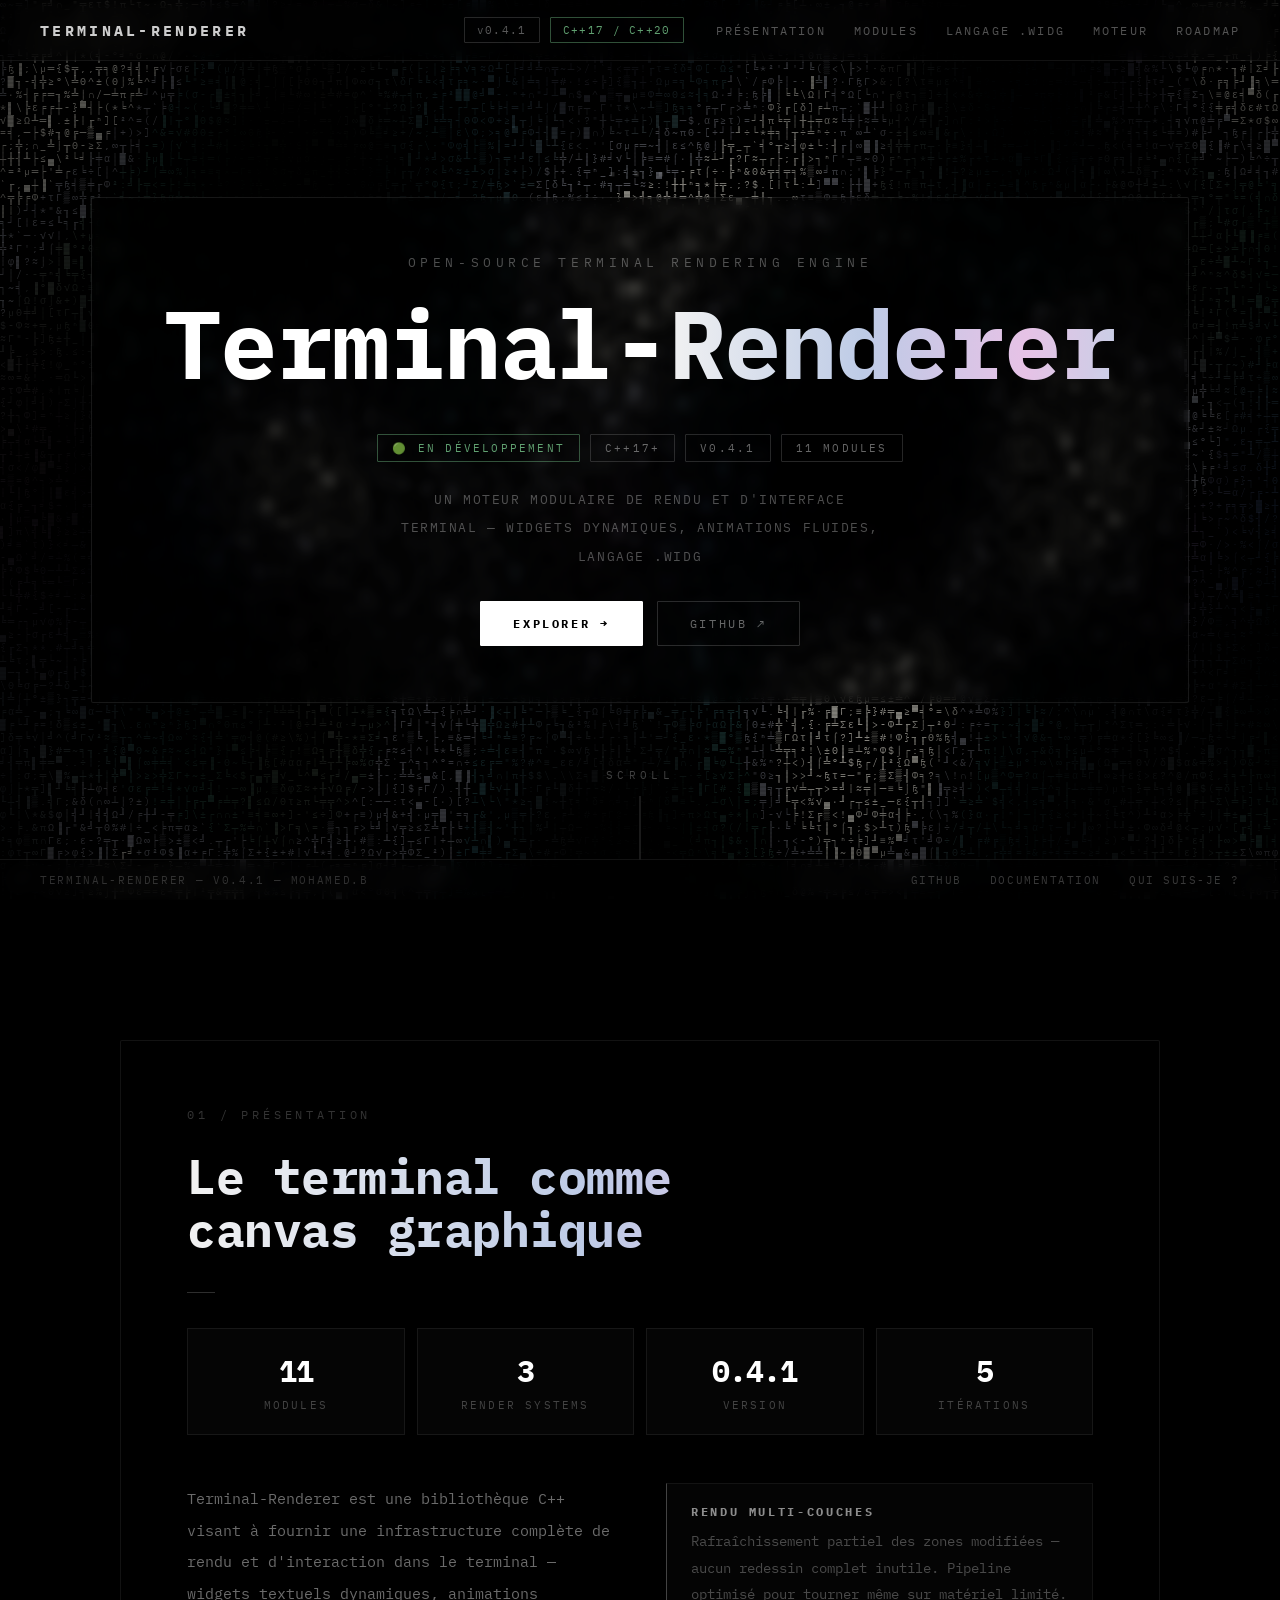
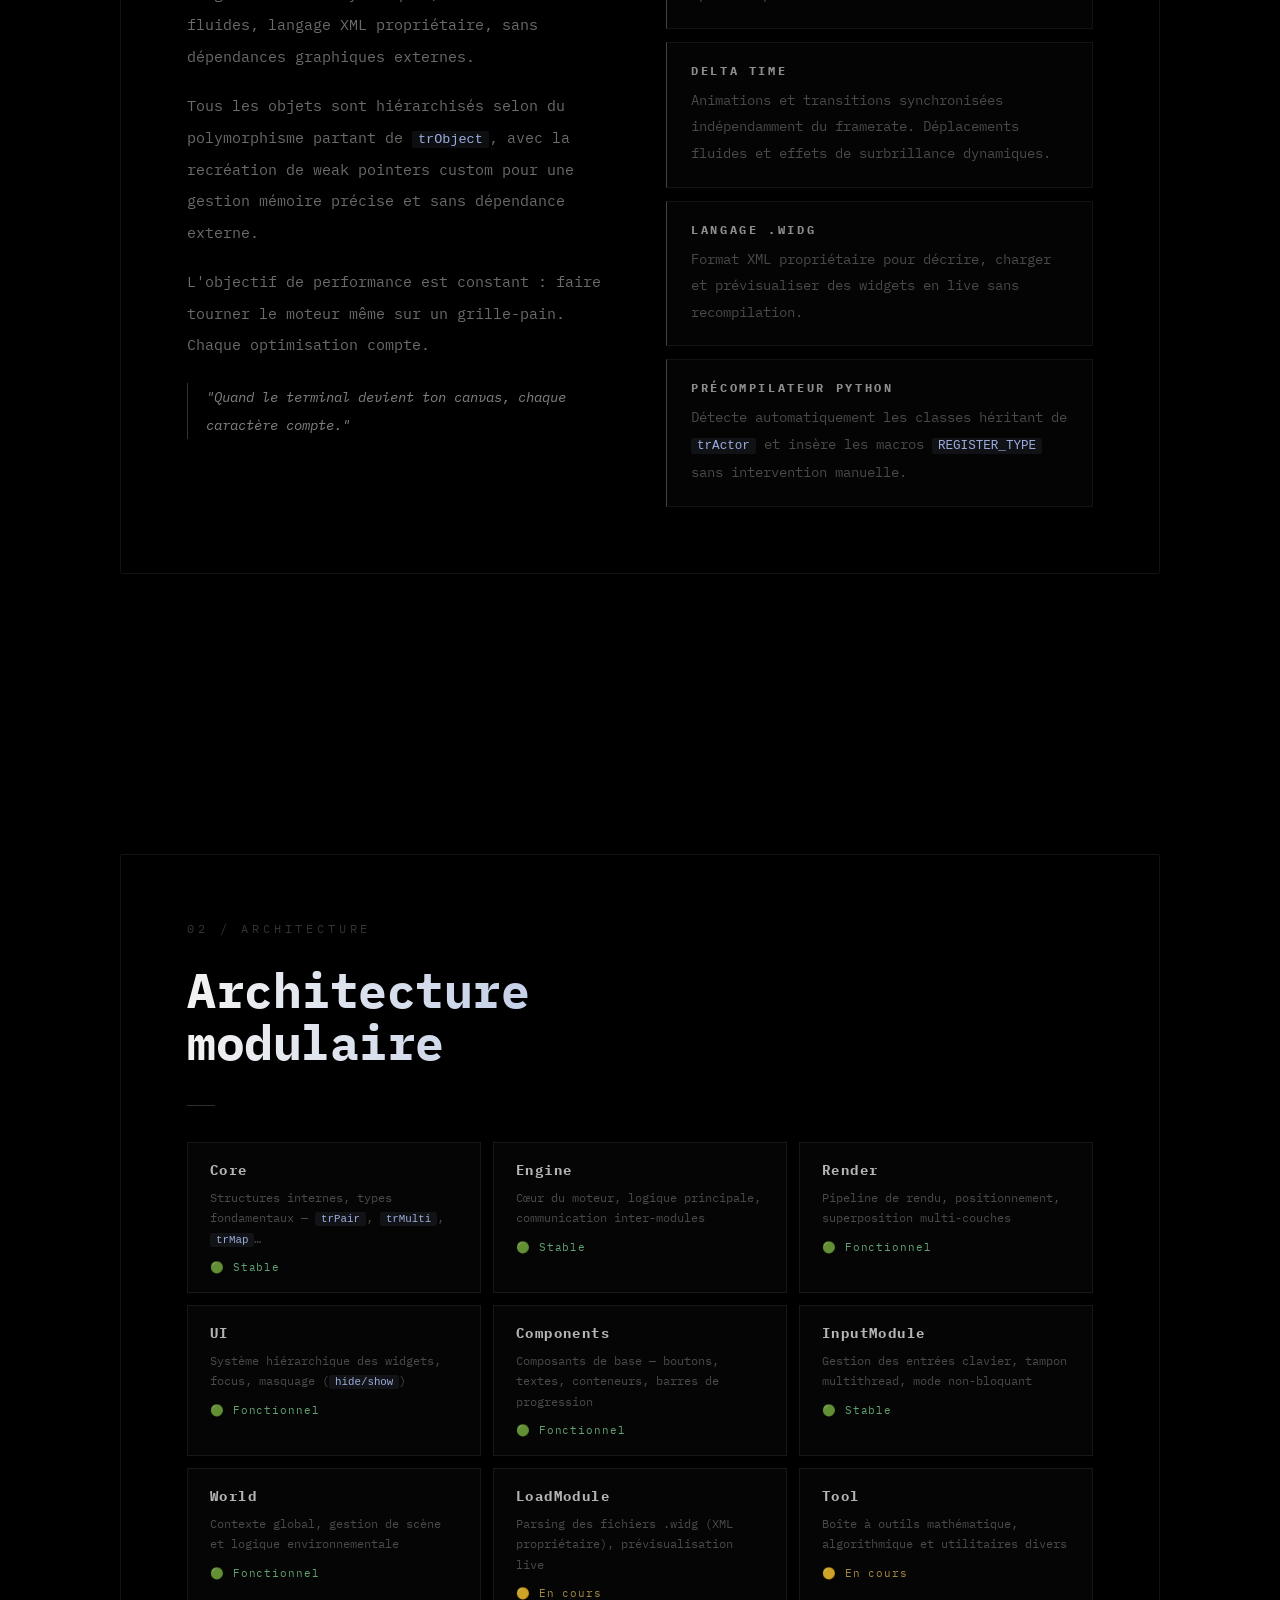
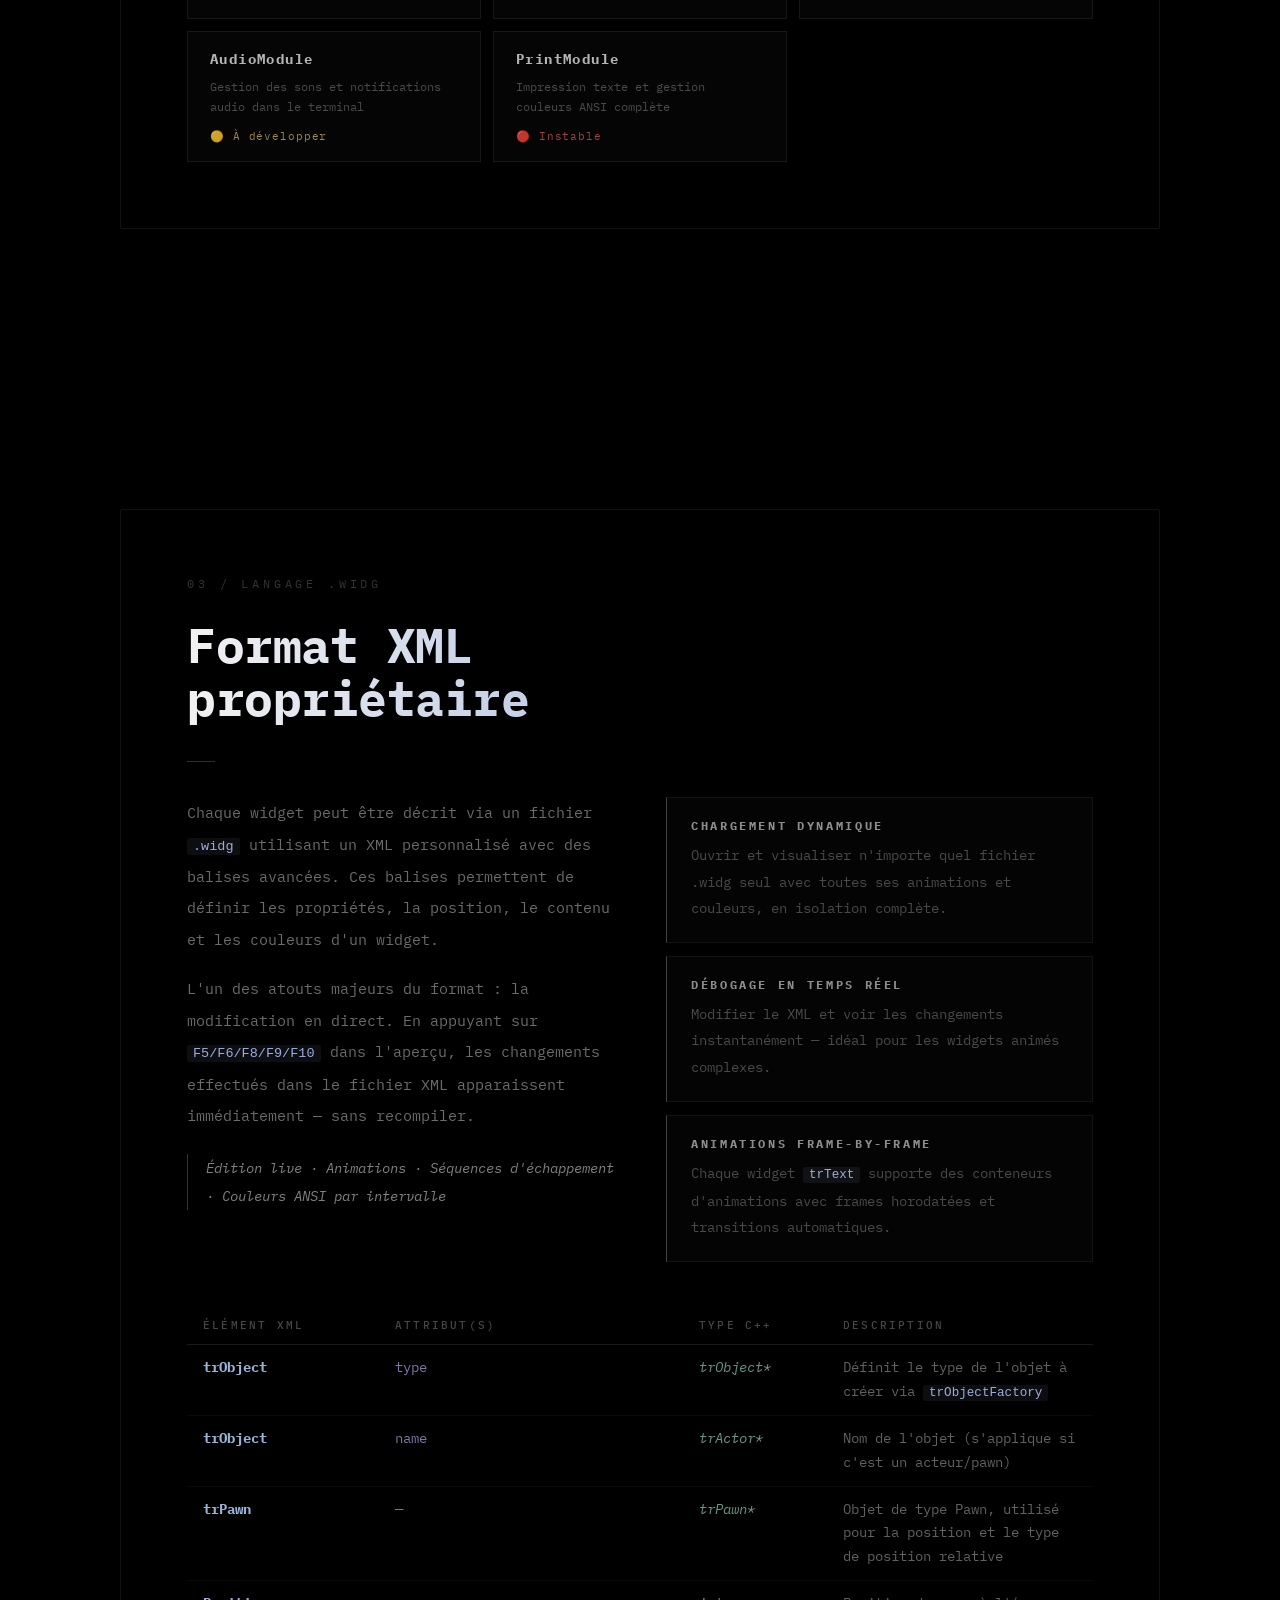
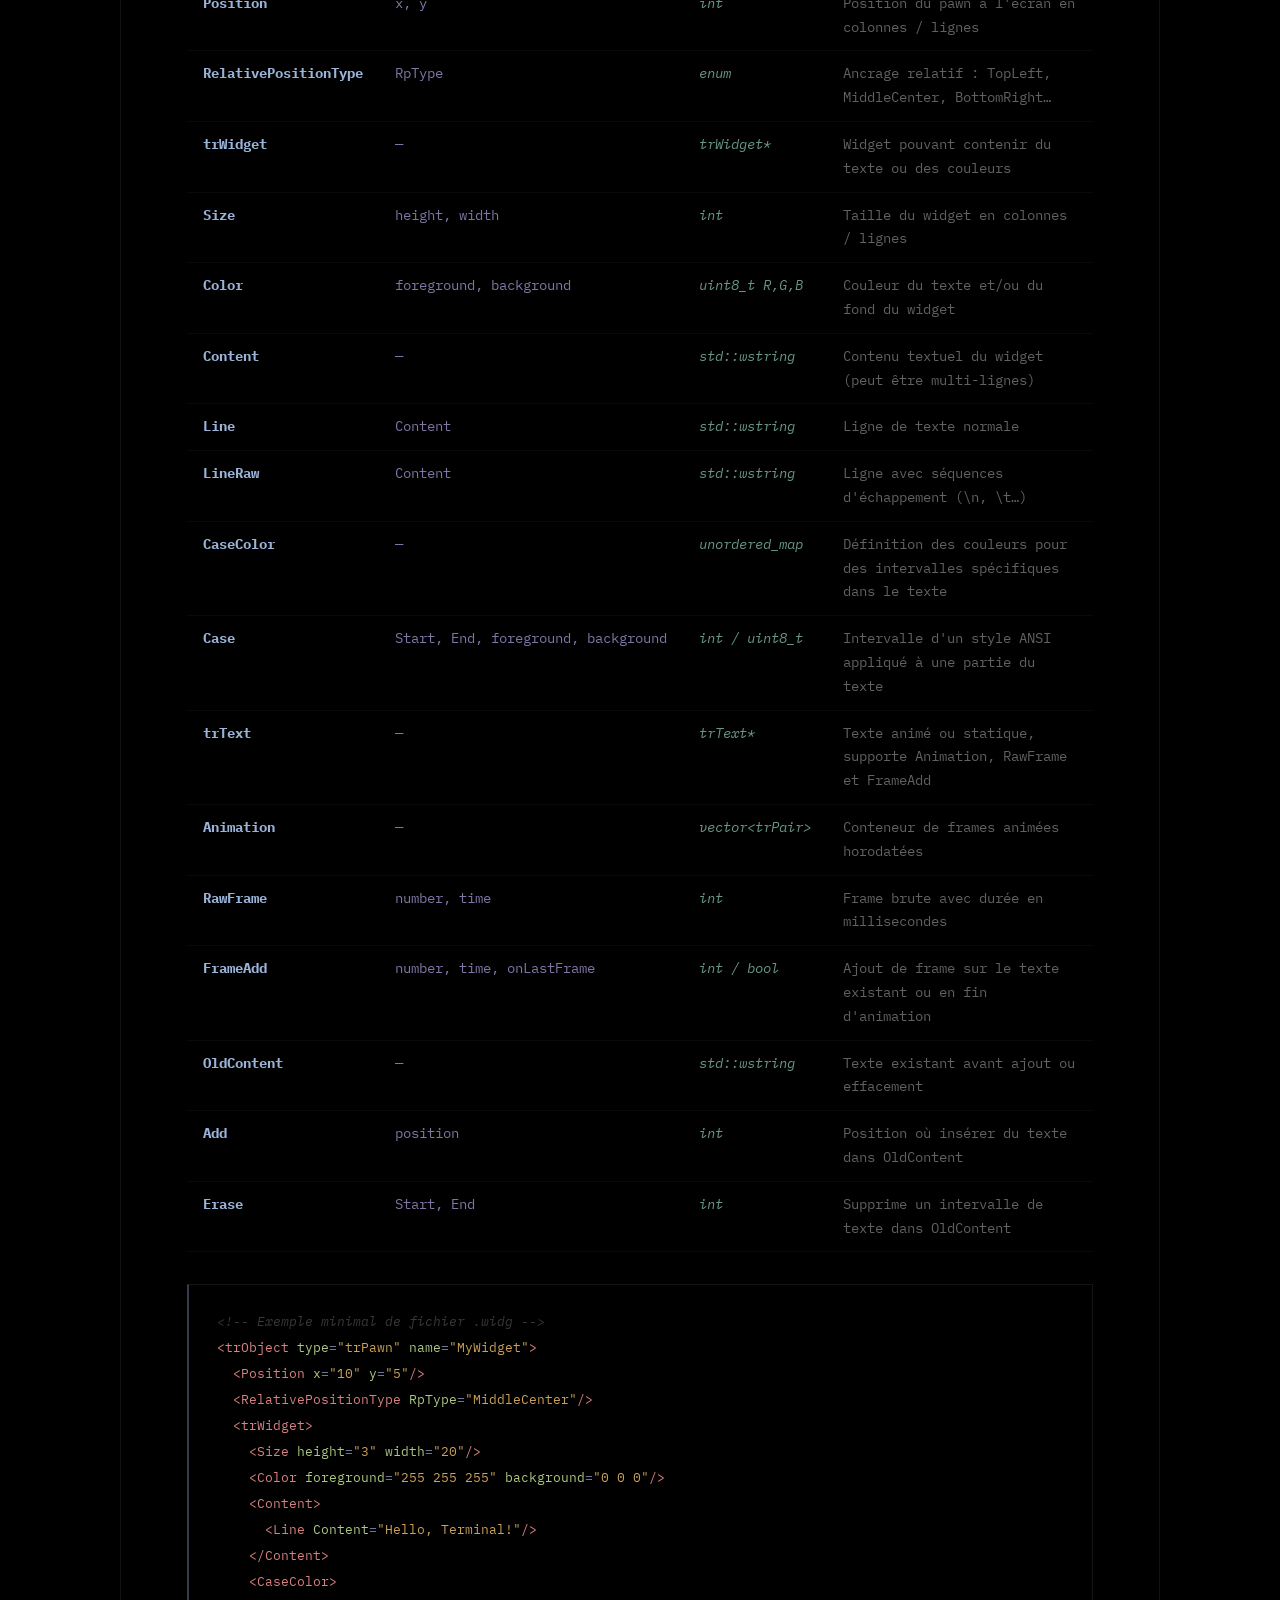
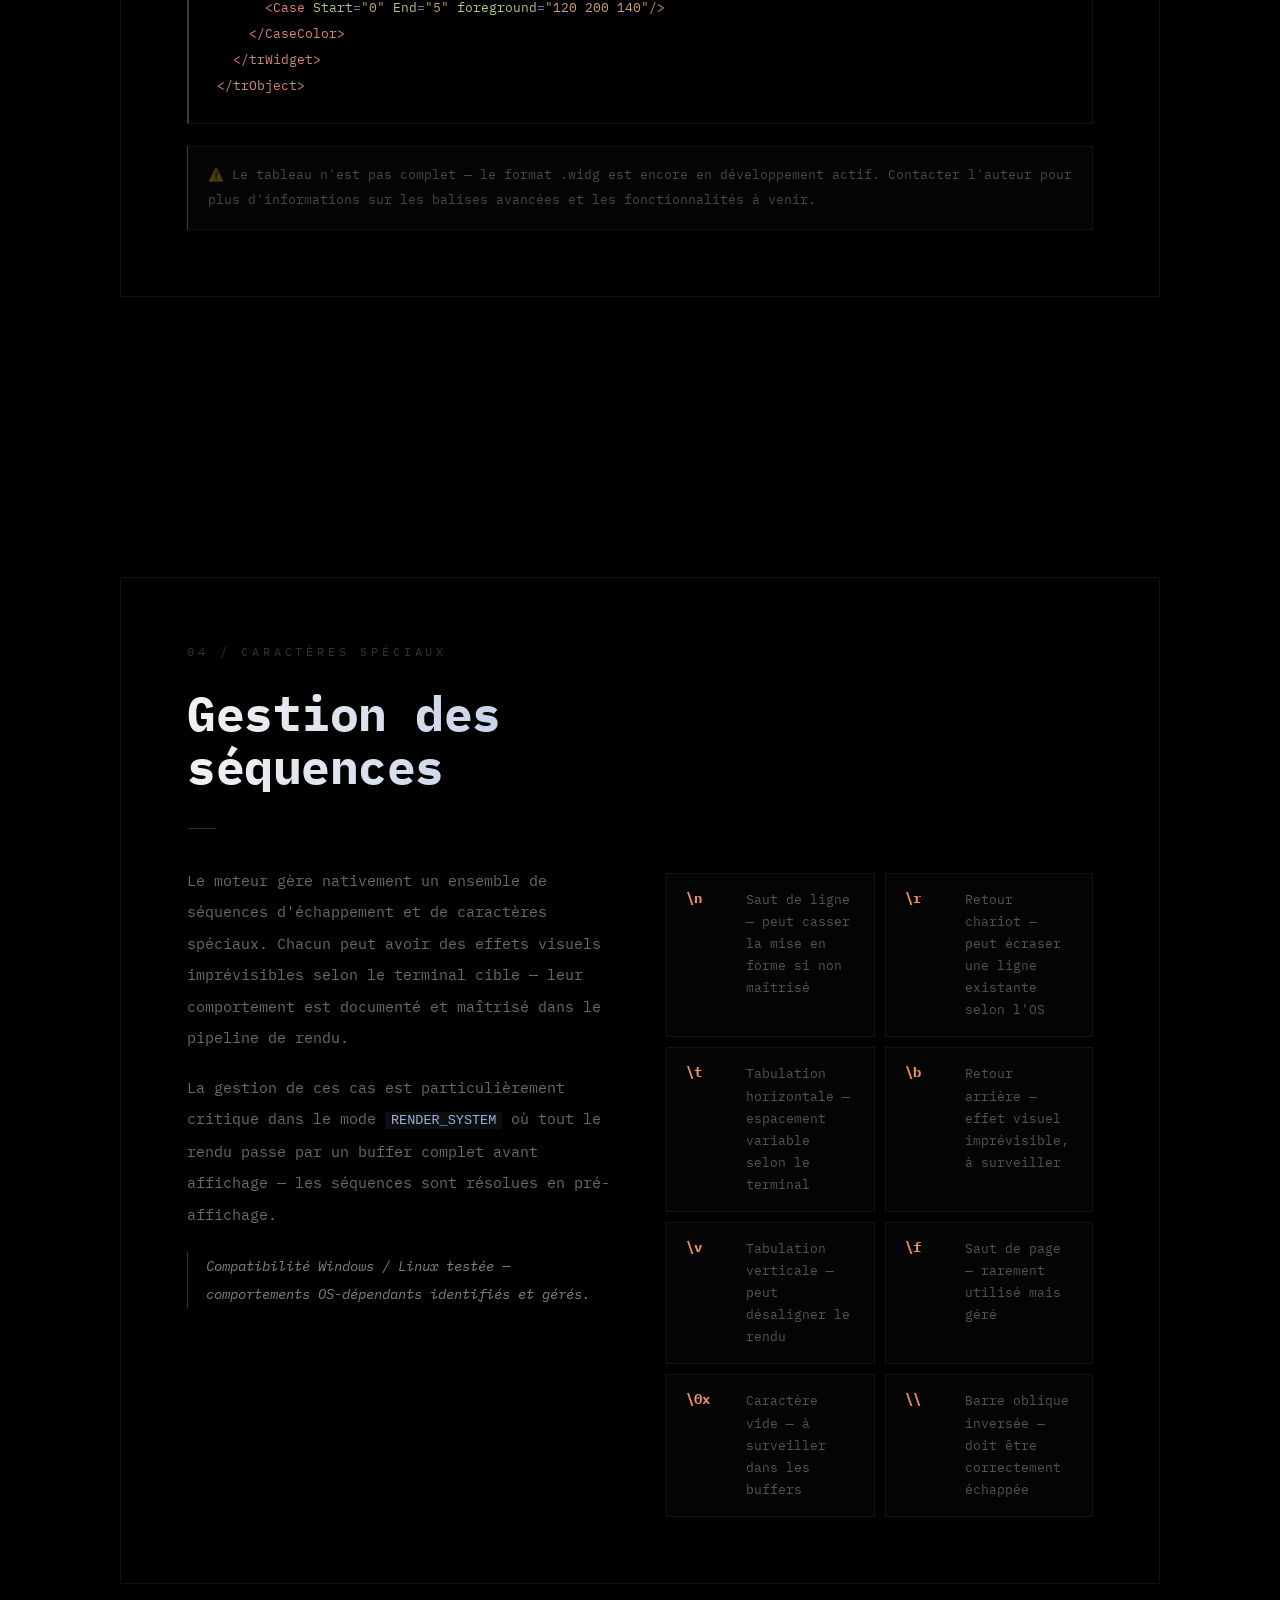
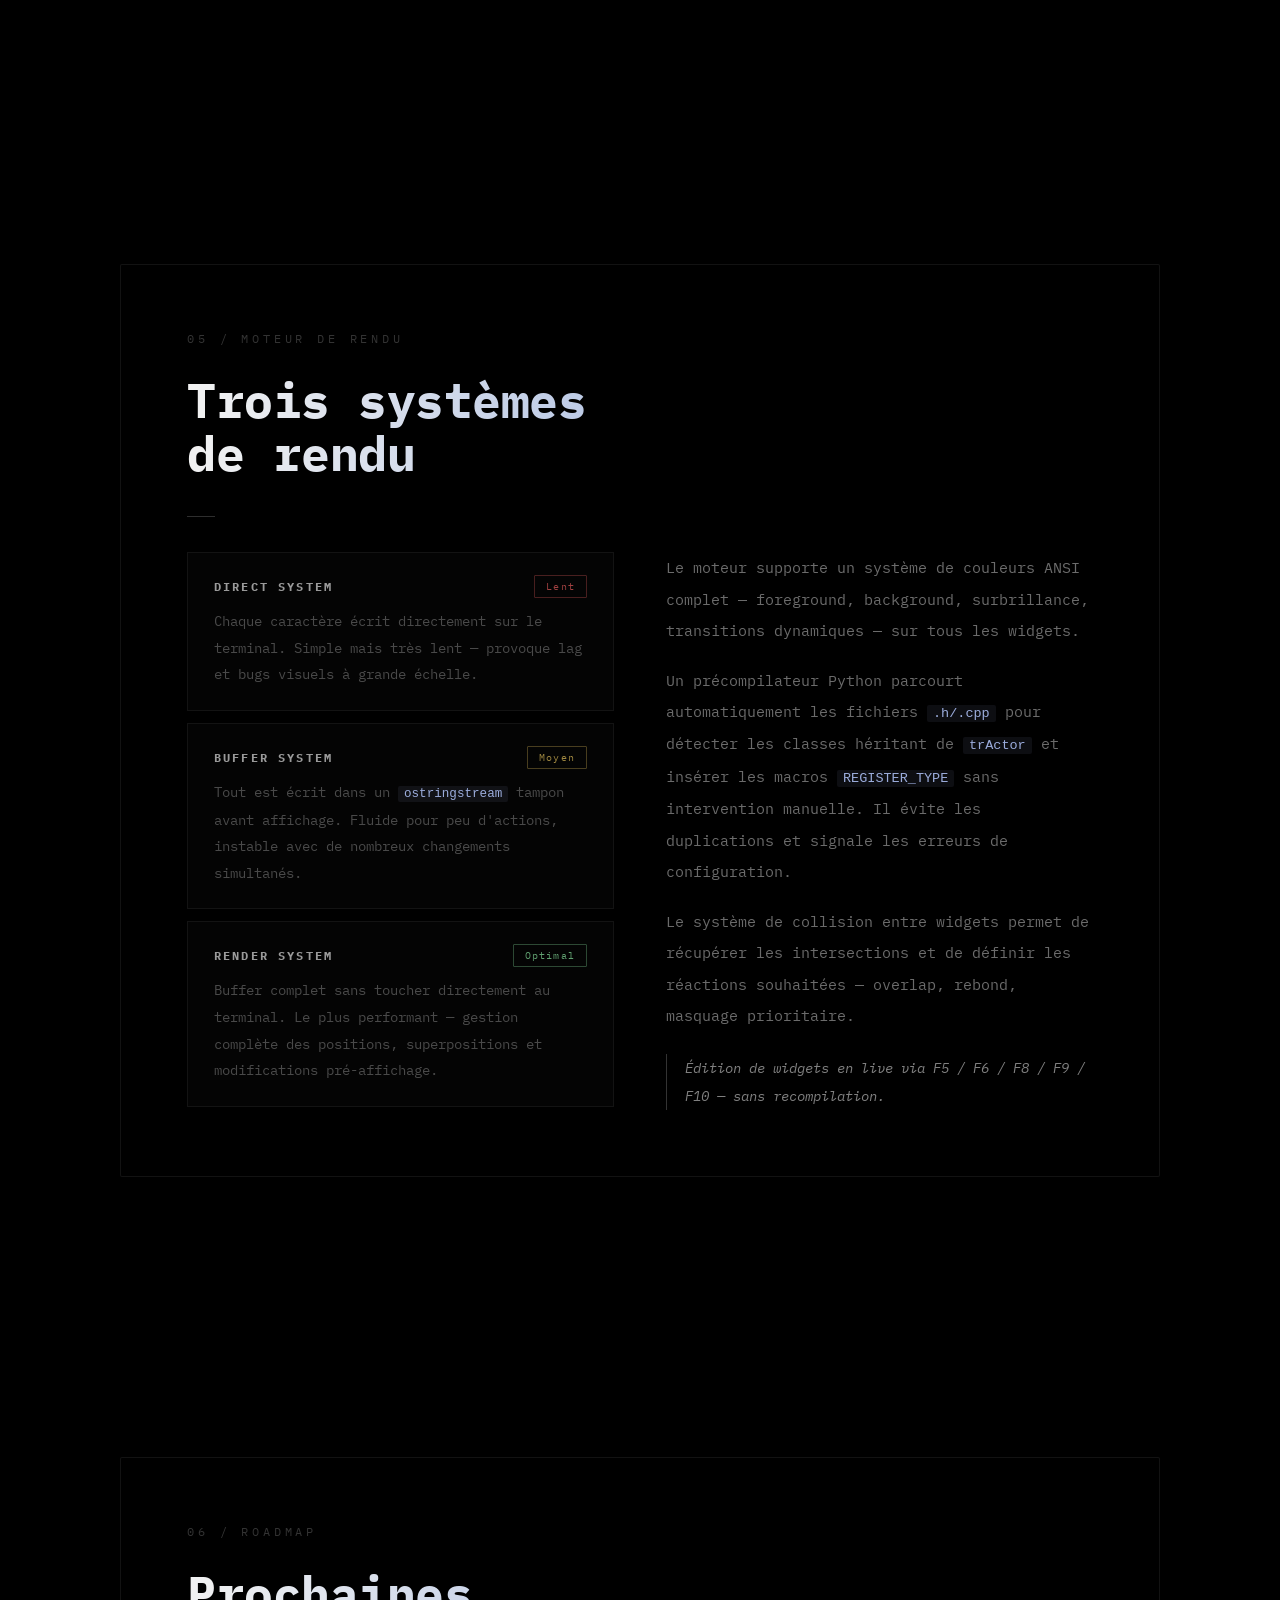
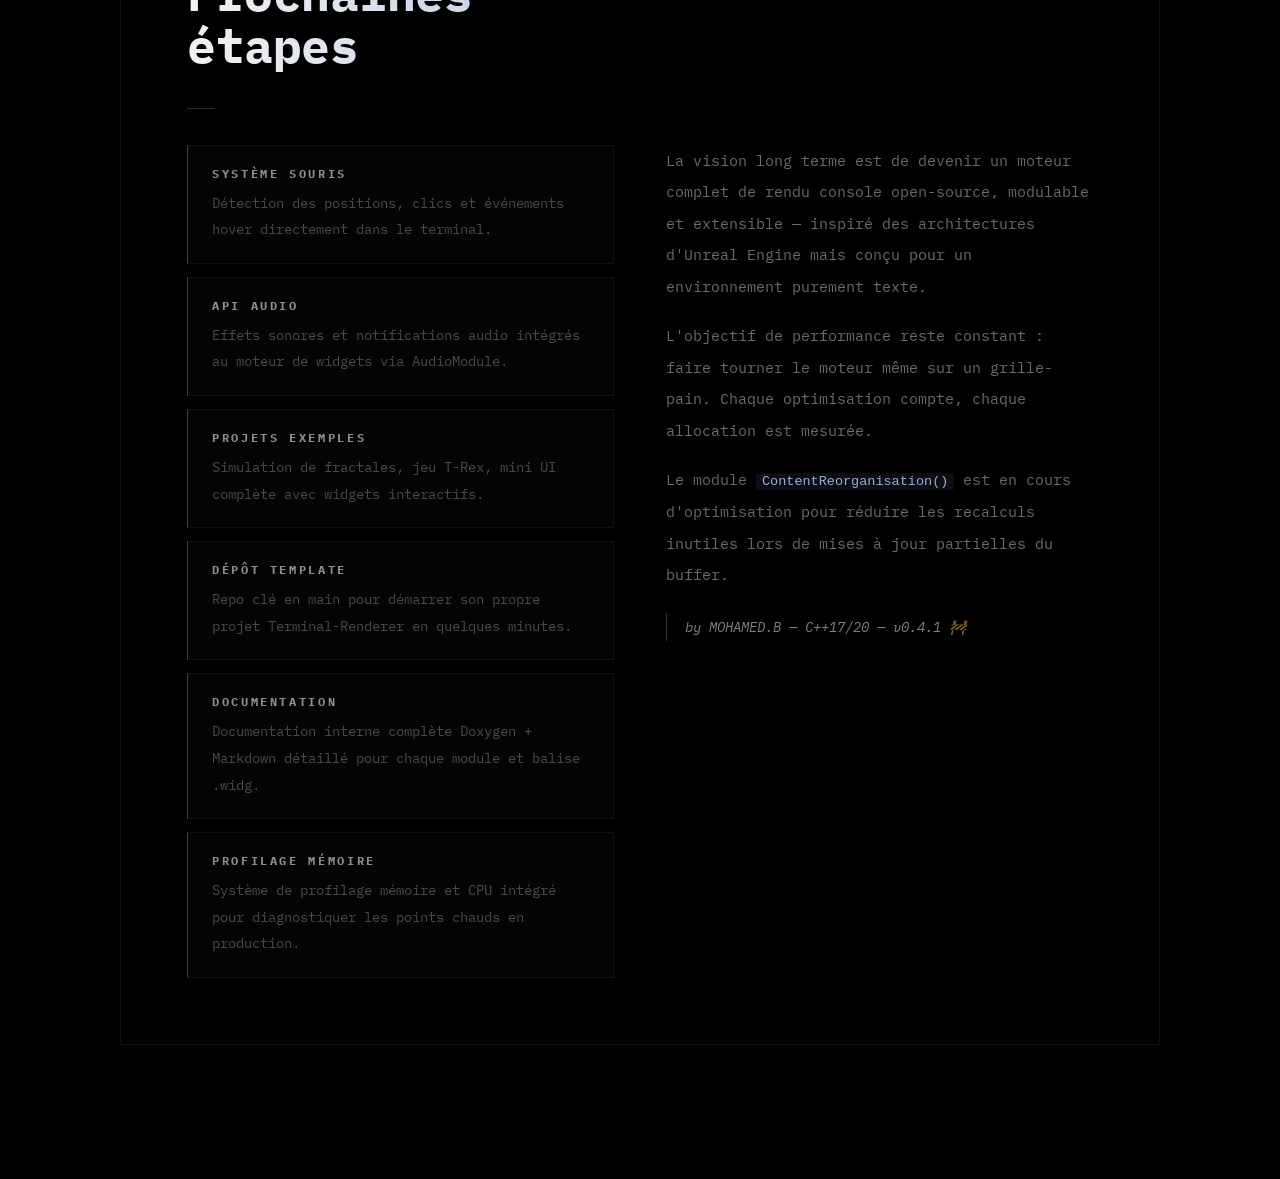
==== index.html @ 7185d044 "Update index.html" ====
<!DOCTYPE html>
<html lang="fr">
<head>
    <meta charset="UTF-8">
    <meta name="viewport" content="width=device-width, initial-scale=1.0">
    <title>Terminal-Renderer</title>
    <link rel="preconnect" href="https://fonts.googleapis.com">
    <link href="https://fonts.googleapis.com/css2?family=IBM+Plex+Mono:wght@400;500;700&display=swap" rel="stylesheet">
    <link rel="stylesheet" href="style.css">
</head>
<body>

<canvas id="ascii-canvas"></canvas>
<div id="scanlines"></div>
<div id="vignette"></div>

<!-- NAV -->
<nav id="nav">
    <div id="nav-logo">Terminal-Renderer</div>
    <div id="nav-right">
        <span class="nav-badge">v0.4.1</span>
        <span class="nav-badge green">C++17 / C++20</span>
        <div id="nav-links">
            <a class="nav-link" href="#about">Présentation</a>
            <a class="nav-link" href="#modules">Modules</a>
            <a class="nav-link" href="#widg">Langage .widg</a>
            <a class="nav-link" href="#engine">Moteur</a>
            <a class="nav-link" href="#roadmap">Roadmap</a>
        </div>
    </div>
</nav>

<!-- HERO -->
<section id="hero">
    <div id="hero-card">
        <div id="hero-eyebrow">Open-source terminal rendering engine</div>
        <h1 id="hero-title">
            <span id="title-terminal"></span><span id="title-renderer"></span><span id="title-cursor"></span>
        </h1>
        <div id="hero-meta">
            <span class="meta-pill active">🟢 En développement</span>
            <span class="meta-pill">C++17+</span>
            <span class="meta-pill">v0.4.1</span>
            <span class="meta-pill">11 Modules</span>
        </div>
        <p id="hero-sub">Un moteur modulaire de rendu et d'interface terminal — widgets dynamiques, animations fluides, langage .widg</p>
        <div id="hero-cta">
            <a href="#modules" class="btn btn-primary">Explorer →</a>
            <a href="https://github.com/RydeProgramation/Terminal-Renderer" class="btn btn-ghost">GitHub ↗</a>
        </div>
    </div>
    <div id="scroll-hint">
        <span>Scroll</span>
        <div class="scroll-bar"></div>
    </div>
</section>

<div class="sections-wrapper">

<!-- 01 / PRÉSENTATION -->
<section class="section" id="about">
    <div class="section-inner">
        <div class="section-card">
            <p class="section-num">01 / Présentation</p>
            <h2 class="section-title shimmer-text">Le terminal comme<br>canvas graphique</h2>
            <div class="section-rule"></div>
            <div class="stats-row">
                <div class="stat-box"><div class="stat-value">11</div><div class="stat-label">Modules</div></div>
                <div class="stat-box"><div class="stat-value">3</div><div class="stat-label">Render systems</div></div>
                <div class="stat-box"><div class="stat-value">0.4.1</div><div class="stat-label">Version</div></div>
                <div class="stat-box"><div class="stat-value">5</div><div class="stat-label">Itérations</div></div>
            </div>
            <div class="section-grid">
                <div class="section-text">
                    <p>Terminal-Renderer est une bibliothèque C++ visant à fournir une infrastructure complète de rendu et d'interaction dans le terminal — widgets textuels dynamiques, animations fluides, langage XML propriétaire, sans dépendances graphiques externes.</p>
                    <p>Tous les objets sont hiérarchisés selon du polymorphisme partant de <code>trObject</code>, avec la recréation de weak pointers custom pour une gestion mémoire précise et sans dépendance externe.</p>
                    <p>L'objectif de performance est constant : faire tourner le moteur même sur un grille-pain. Chaque optimisation compte.</p>
                    <div class="retro-quote">"Quand le terminal devient ton canvas, chaque caractère compte."</div>
                </div>
                <div class="features">
                    <div class="feature"><h4>Rendu multi-couches</h4><p>Rafraîchissement partiel des zones modifiées — aucun redessin complet inutile. Pipeline optimisé pour tourner même sur matériel limité.</p></div>
                    <div class="feature"><h4>Delta Time</h4><p>Animations et transitions synchronisées indépendamment du framerate. Déplacements fluides et effets de surbrillance dynamiques.</p></div>
                    <div class="feature"><h4>Langage .widg</h4><p>Format XML propriétaire pour décrire, charger et prévisualiser des widgets en live sans recompilation.</p></div>
                    <div class="feature"><h4>Précompilateur Python</h4><p>Détecte automatiquement les classes héritant de <code>trActor</code> et insère les macros <code>REGISTER_TYPE</code> sans intervention manuelle.</p></div>
                </div>
            </div>
        </div>
    </div>
</section>

<!-- 02 / MODULES -->
<section class="section" id="modules">
    <div class="section-inner">
        <div class="section-card">
            <p class="section-num">02 / Architecture</p>
            <h2 class="section-title shimmer-text">Architecture<br>modulaire</h2>
            <div class="section-rule"></div>
            <div class="module-grid">
                <div class="module-item"><div class="module-name">Core</div><div class="module-desc">Structures internes, types fondamentaux — <code>trPair</code>, <code>trMulti</code>, <code>trMap</code>…</div><div class="module-status status-ok">🟢 Stable</div></div>
                <div class="module-item"><div class="module-name">Engine</div><div class="module-desc">Cœur du moteur, logique principale, communication inter-modules</div><div class="module-status status-ok">🟢 Stable</div></div>
                <div class="module-item"><div class="module-name">Render</div><div class="module-desc">Pipeline de rendu, positionnement, superposition multi-couches</div><div class="module-status status-ok">🟢 Fonctionnel</div></div>
                <div class="module-item"><div class="module-name">UI</div><div class="module-desc">Système hiérarchique des widgets, focus, masquage (<code>hide/show</code>)</div><div class="module-status status-ok">🟢 Fonctionnel</div></div>
                <div class="module-item"><div class="module-name">Components</div><div class="module-desc">Composants de base — boutons, textes, conteneurs, barres de progression</div><div class="module-status status-ok">🟢 Fonctionnel</div></div>
                <div class="module-item"><div class="module-name">InputModule</div><div class="module-desc">Gestion des entrées clavier, tampon multithread, mode non-bloquant</div><div class="module-status status-ok">🟢 Stable</div></div>
                <div class="module-item"><div class="module-name">World</div><div class="module-desc">Contexte global, gestion de scène et logique environnementale</div><div class="module-status status-ok">🟢 Fonctionnel</div></div>
                <div class="module-item"><div class="module-name">LoadModule</div><div class="module-desc">Parsing des fichiers .widg (XML propriétaire), prévisualisation live</div><div class="module-status status-wip">🟡 En cours</div></div>
                <div class="module-item"><div class="module-name">Tool</div><div class="module-desc">Boîte à outils mathématique, algorithmique et utilitaires divers</div><div class="module-status status-wip">🟡 En cours</div></div>
                <div class="module-item"><div class="module-name">AudioModule</div><div class="module-desc">Gestion des sons et notifications audio dans le terminal</div><div class="module-status status-wip">🟡 À développer</div></div>
                <div class="module-item"><div class="module-name">PrintModule</div><div class="module-desc">Impression texte et gestion couleurs ANSI complète</div><div class="module-status status-bad">🔴 Instable</div></div>
            </div>
        </div>
    </div>
</section>

<!-- 03 / .WIDG -->
<section class="section" id="widg">
    <div class="section-inner">
        <div class="section-card">
            <p class="section-num">03 / Langage .widg</p>
            <h2 class="section-title shimmer-text">Format XML<br>propriétaire</h2>
            <div class="section-rule"></div>
            <div class="section-grid" style="margin-bottom:44px;">
                <div class="section-text">
                    <p>Chaque widget peut être décrit via un fichier <code>.widg</code> utilisant un XML personnalisé avec des balises avancées. Ces balises permettent de définir les propriétés, la position, le contenu et les couleurs d'un widget.</p>
                    <p>L'un des atouts majeurs du format : la modification en direct. En appuyant sur <code>F5/F6/F8/F9/F10</code> dans l'aperçu, les changements effectués dans le fichier XML apparaissent immédiatement — sans recompiler.</p>
                    <div class="retro-quote">Édition live · Animations · Séquences d'échappement · Couleurs ANSI par intervalle</div>
                </div>
                <div class="features">
                    <div class="feature"><h4>Chargement dynamique</h4><p>Ouvrir et visualiser n'importe quel fichier .widg seul avec toutes ses animations et couleurs, en isolation complète.</p></div>
                    <div class="feature"><h4>Débogage en temps réel</h4><p>Modifier le XML et voir les changements instantanément — idéal pour les widgets animés complexes.</p></div>
                    <div class="feature"><h4>Animations frame-by-frame</h4><p>Chaque widget <code>trText</code> supporte des conteneurs d'animations avec frames horodatées et transitions automatiques.</p></div>
                </div>
            </div>

            <table class="widg-table">
                <thead>
                    <tr>
                        <th>Élément XML</th>
                        <th>Attribut(s)</th>
                        <th>Type C++</th>
                        <th>Description</th>
                    </tr>
                </thead>
                <tbody>
                    <tr><td>trObject</td><td>type</td><td>trObject*</td><td>Définit le type de l'objet à créer via <code>trObjectFactory</code></td></tr>
                    <tr><td>trObject</td><td>name</td><td>trActor*</td><td>Nom de l'objet (s'applique si c'est un acteur/pawn)</td></tr>
                    <tr><td>trPawn</td><td>—</td><td>trPawn*</td><td>Objet de type Pawn, utilisé pour la position et le type de position relative</td></tr>
                    <tr><td>Position</td><td>x, y</td><td>int</td><td>Position du pawn à l'écran en colonnes / lignes</td></tr>
                    <tr><td>RelativePositionType</td><td>RpType</td><td>enum</td><td>Ancrage relatif : TopLeft, MiddleCenter, BottomRight…</td></tr>
                    <tr><td>trWidget</td><td>—</td><td>trWidget*</td><td>Widget pouvant contenir du texte ou des couleurs</td></tr>
                    <tr><td>Size</td><td>height, width</td><td>int</td><td>Taille du widget en colonnes / lignes</td></tr>
                    <tr><td>Color</td><td>foreground, background</td><td>uint8_t R,G,B</td><td>Couleur du texte et/ou du fond du widget</td></tr>
                    <tr><td>Content</td><td>—</td><td>std::wstring</td><td>Contenu textuel du widget (peut être multi-lignes)</td></tr>
                    <tr><td>Line</td><td>Content</td><td>std::wstring</td><td>Ligne de texte normale</td></tr>
                    <tr><td>LineRaw</td><td>Content</td><td>std::wstring</td><td>Ligne avec séquences d'échappement (\n, \t…)</td></tr>
                    <tr><td>CaseColor</td><td>—</td><td>unordered_map</td><td>Définition des couleurs pour des intervalles spécifiques dans le texte</td></tr>
                    <tr><td>Case</td><td>Start, End, foreground, background</td><td>int / uint8_t</td><td>Intervalle d'un style ANSI appliqué à une partie du texte</td></tr>
                    <tr><td>trText</td><td>—</td><td>trText*</td><td>Texte animé ou statique, supporte Animation, RawFrame et FrameAdd</td></tr>
                    <tr><td>Animation</td><td>—</td><td>vector&lt;trPair&gt;</td><td>Conteneur de frames animées horodatées</td></tr>
                    <tr><td>RawFrame</td><td>number, time</td><td>int</td><td>Frame brute avec durée en millisecondes</td></tr>
                    <tr><td>FrameAdd</td><td>number, time, onLastFrame</td><td>int / bool</td><td>Ajout de frame sur le texte existant ou en fin d'animation</td></tr>
                    <tr><td>OldContent</td><td>—</td><td>std::wstring</td><td>Texte existant avant ajout ou effacement</td></tr>
                    <tr><td>Add</td><td>position</td><td>int</td><td>Position où insérer du texte dans OldContent</td></tr>
                    <tr><td>Erase</td><td>Start, End</td><td>int</td><td>Supprime un intervalle de texte dans OldContent</td></tr>
                </tbody>
            </table>

            <div class="widg-example">
<span class="xml-cmmt">&lt;!-- Exemple minimal de fichier .widg --&gt;</span>
<br><span class="xml-tag">&lt;trObject</span> <span class="xml-attr">type</span>=<span class="xml-val">"trPawn"</span> <span class="xml-attr">name</span>=<span class="xml-val">"MyWidget"</span><span class="xml-tag">&gt;</span>
<br>&nbsp;&nbsp;<span class="xml-tag">&lt;Position</span> <span class="xml-attr">x</span>=<span class="xml-val">"10"</span> <span class="xml-attr">y</span>=<span class="xml-val">"5"</span><span class="xml-tag">/&gt;</span>
<br>&nbsp;&nbsp;<span class="xml-tag">&lt;RelativePositionType</span> <span class="xml-attr">RpType</span>=<span class="xml-val">"MiddleCenter"</span><span class="xml-tag">/&gt;</span>
<br>&nbsp;&nbsp;<span class="xml-tag">&lt;trWidget&gt;</span>
<br>&nbsp;&nbsp;&nbsp;&nbsp;<span class="xml-tag">&lt;Size</span> <span class="xml-attr">height</span>=<span class="xml-val">"3"</span> <span class="xml-attr">width</span>=<span class="xml-val">"20"</span><span class="xml-tag">/&gt;</span>
<br>&nbsp;&nbsp;&nbsp;&nbsp;<span class="xml-tag">&lt;Color</span> <span class="xml-attr">foreground</span>=<span class="xml-val">"255 255 255"</span> <span class="xml-attr">background</span>=<span class="xml-val">"0 0 0"</span><span class="xml-tag">/&gt;</span>
<br>&nbsp;&nbsp;&nbsp;&nbsp;<span class="xml-tag">&lt;Content&gt;</span>
<br>&nbsp;&nbsp;&nbsp;&nbsp;&nbsp;&nbsp;<span class="xml-tag">&lt;Line</span> <span class="xml-attr">Content</span>=<span class="xml-val">"Hello, Terminal!"</span><span class="xml-tag">/&gt;</span>
<br>&nbsp;&nbsp;&nbsp;&nbsp;<span class="xml-tag">&lt;/Content&gt;</span>
<br>&nbsp;&nbsp;&nbsp;&nbsp;<span class="xml-tag">&lt;CaseColor&gt;</span>
<br>&nbsp;&nbsp;&nbsp;&nbsp;&nbsp;&nbsp;<span class="xml-tag">&lt;Case</span> <span class="xml-attr">Start</span>=<span class="xml-val">"0"</span> <span class="xml-attr">End</span>=<span class="xml-val">"5"</span> <span class="xml-attr">foreground</span>=<span class="xml-val">"120 200 140"</span><span class="xml-tag">/&gt;</span>
<br>&nbsp;&nbsp;&nbsp;&nbsp;<span class="xml-tag">&lt;/CaseColor&gt;</span>
<br>&nbsp;&nbsp;<span class="xml-tag">&lt;/trWidget&gt;</span>
<br><span class="xml-tag">&lt;/trObject&gt;</span>
            </div>
            <div class="widg-note">
                ⚠️ Le tableau n'est pas complet — le format .widg est encore en développement actif. Contacter l'auteur pour plus d'informations sur les balises avancées et les fonctionnalités à venir.
            </div>
        </div>
    </div>
</section>

<!-- 04 / SÉQUENCES -->
<section class="section" id="sequences">
    <div class="section-inner">
        <div class="section-card">
            <p class="section-num">04 / Caractères spéciaux</p>
            <h2 class="section-title shimmer-text">Gestion des<br>séquences</h2>
            <div class="section-rule"></div>
            <div class="section-grid">
                <div class="section-text">
                    <p>Le moteur gère nativement un ensemble de séquences d'échappement et de caractères spéciaux. Chacun peut avoir des effets visuels imprévisibles selon le terminal cible — leur comportement est documenté et maîtrisé dans le pipeline de rendu.</p>
                    <p>La gestion de ces cas est particulièrement critique dans le mode <code>RENDER_SYSTEM</code> où tout le rendu passe par un buffer complet avant affichage — les séquences sont résolues en pré-affichage.</p>
                    <div class="retro-quote">Compatibilité Windows / Linux testée — comportements OS-dépendants identifiés et gérés.</div>
                </div>
                <div class="seq-grid">
                    <div class="seq-item"><div class="seq-code">\n</div><div class="seq-desc">Saut de ligne — peut casser la mise en forme si non maîtrisé</div></div>
                    <div class="seq-item"><div class="seq-code">\r</div><div class="seq-desc">Retour chariot — peut écraser une ligne existante selon l'OS</div></div>
                    <div class="seq-item"><div class="seq-code">\t</div><div class="seq-desc">Tabulation horizontale — espacement variable selon le terminal</div></div>
                    <div class="seq-item"><div class="seq-code">\b</div><div class="seq-desc">Retour arrière — effet visuel imprévisible, à surveiller</div></div>
                    <div class="seq-item"><div class="seq-code">\v</div><div class="seq-desc">Tabulation verticale — peut désaligner le rendu</div></div>
                    <div class="seq-item"><div class="seq-code">\f</div><div class="seq-desc">Saut de page — rarement utilisé mais géré</div></div>
                    <div class="seq-item"><div class="seq-code">\0x</div><div class="seq-desc">Caractère vide — à surveiller dans les buffers</div></div>
                    <div class="seq-item"><div class="seq-code">\\</div><div class="seq-desc">Barre oblique inversée — doit être correctement échappée</div></div>
                </div>
            </div>
        </div>
    </div>
</section>

<!-- 05 / MOTEUR -->
<section class="section" id="engine">
    <div class="section-inner">
        <div class="section-card">
            <p class="section-num">05 / Moteur de rendu</p>
            <h2 class="section-title shimmer-text">Trois systèmes<br>de rendu</h2>
            <div class="section-rule"></div>
            <div class="section-grid">
                <div class="render-systems">
                    <div class="render-system">
                        <div class="render-system-header"><h4>Direct System</h4><span class="render-tag tag-slow">Lent</span></div>
                        <p>Chaque caractère écrit directement sur le terminal. Simple mais très lent — provoque lag et bugs visuels à grande échelle.</p>
                    </div>
                    <div class="render-system">
                        <div class="render-system-header"><h4>Buffer System</h4><span class="render-tag tag-mid">Moyen</span></div>
                        <p>Tout est écrit dans un <code>ostringstream</code> tampon avant affichage. Fluide pour peu d'actions, instable avec de nombreux changements simultanés.</p>
                    </div>
                    <div class="render-system">
                        <div class="render-system-header"><h4>Render System</h4><span class="render-tag tag-best">Optimal</span></div>
                        <p>Buffer complet sans toucher directement au terminal. Le plus performant — gestion complète des positions, superpositions et modifications pré-affichage.</p>
                    </div>
                </div>
                <div class="section-text">
                    <p>Le moteur supporte un système de couleurs ANSI complet — foreground, background, surbrillance, transitions dynamiques — sur tous les widgets.</p>
                    <p>Un précompilateur Python parcourt automatiquement les fichiers <code>.h/.cpp</code> pour détecter les classes héritant de <code>trActor</code> et insérer les macros <code>REGISTER_TYPE</code> sans intervention manuelle. Il évite les duplications et signale les erreurs de configuration.</p>
                    <p>Le système de collision entre widgets permet de récupérer les intersections et de définir les réactions souhaitées — overlap, rebond, masquage prioritaire.</p>
                    <div class="retro-quote">Édition de widgets en live via F5 / F6 / F8 / F9 / F10 — sans recompilation.</div>
                </div>
            </div>
        </div>
    </div>
</section>

<!-- 06 / ROADMAP -->
<section class="section" id="roadmap">
    <div class="section-inner">
        <div class="section-card">
            <p class="section-num">06 / Roadmap</p>
            <h2 class="section-title shimmer-text">Prochaines<br>étapes</h2>
            <div class="section-rule"></div>
            <div class="section-grid">
                <div class="features">
                    <div class="feature"><h4>Système souris</h4><p>Détection des positions, clics et événements hover directement dans le terminal.</p></div>
                    <div class="feature"><h4>API Audio</h4><p>Effets sonores et notifications audio intégrés au moteur de widgets via AudioModule.</p></div>
                    <div class="feature"><h4>Projets exemples</h4><p>Simulation de fractales, jeu T-Rex, mini UI complète avec widgets interactifs.</p></div>
                    <div class="feature"><h4>Dépôt template</h4><p>Repo clé en main pour démarrer son propre projet Terminal-Renderer en quelques minutes.</p></div>
                    <div class="feature"><h4>Documentation</h4><p>Documentation interne complète Doxygen + Markdown détaillé pour chaque module et balise .widg.</p></div>
                    <div class="feature"><h4>Profilage mémoire</h4><p>Système de profilage mémoire et CPU intégré pour diagnostiquer les points chauds en production.</p></div>
                </div>
                <div class="section-text">
                    <p>La vision long terme est de devenir un moteur complet de rendu console open-source, modulable et extensible — inspiré des architectures d'Unreal Engine mais conçu pour un environnement purement texte.</p>
                    <p>L'objectif de performance reste constant : faire tourner le moteur même sur un grille-pain. Chaque optimisation compte, chaque allocation est mesurée.</p>
                    <p>Le module <code>ContentReorganisation()</code> est en cours d'optimisation pour réduire les recalculs inutiles lors de mises à jour partielles du buffer.</p>
                    <div class="retro-quote">by MOHAMED.B — C++17/20 — v0.4.1 🚧</div>
                </div>
            </div>
        </div>
    </div>
</section>

</div><!-- /sections-wrapper -->

<!-- BOTTOM BAR -->
<div id="bottom-bar">
    <span class="bottom-left">Terminal-Renderer — v0.4.1 — MOHAMED.B</span>
    <div class="bottom-links">
        <a class="bottom-link" href="https://github.com/RydeProgramation/Terminal-Renderer">GitHub</a>
        <a class="bottom-link" href="documentation.html">Documentation</a>
        <a class="bottom-link" href="me.html">Qui suis-je ?</a>
    </div>
</div>

<script src="script.js"></script>
</body>
</html>
---- style.css ----
* { margin: 0; padding: 0; box-sizing: border-box; }

body {
    background: #000;
    font-family: 'IBM Plex Mono', 'Courier New', monospace;
    color: #fff;
    overflow-x: hidden;
    font-size: 16px;
}

/* ══ LAYERS ══ */
#ascii-canvas {
    position: fixed; inset: 0;
    width: 100%; height: 100%;
    display: block; z-index: 0;
}

#scanlines {
    position: fixed; inset: 0; z-index: 1; pointer-events: none;
    background: repeating-linear-gradient(
        to bottom,
        transparent 0px, transparent 2px,
        rgba(0,0,0,0.10) 2px, rgba(0,0,0,0.10) 4px
    );
}

#vignette {
    position: fixed; inset: 0; z-index: 2; pointer-events: none;
    background: radial-gradient(ellipse at center, transparent 50%, rgba(0,0,0,0.45) 100%);
}

/* ══ SHIMMER EFFECT (titles + hero) ══ */
@keyframes shimmerMove {
    0%   { background-position: 200% center; }
    100% { background-position: -200% center; }
}

.shimmer-text {
    background: linear-gradient(
        92deg,
        rgba(255, 255, 255, 0.95)  0%,
        rgba(210, 225, 255, 0.90) 22%,
        rgba(255, 215, 255, 0.90) 40%,
        rgba(200, 240, 255, 0.90) 58%,
        rgba(255, 225, 200, 0.90) 76%,
        rgba(255, 255, 255, 0.95) 100%
    );
    background-size: 200% auto;
    -webkit-background-clip: text;
    -webkit-text-fill-color: transparent;
    background-clip: text;
    animation: shimmerMove 5s linear infinite;
}

/* ══ NAV ══ */
#nav {
    position: fixed; top: 0; left: 0; right: 0; z-index: 100;
    display: flex; justify-content: space-between; align-items: center;
    padding: 17px 40px;
    background: rgba(0, 0, 0, 0.35);
    backdrop-filter: blur(8px); -webkit-backdrop-filter: blur(8px);
    border-bottom: 0.5px solid rgba(255, 255, 255, 0.07);
}

#nav-logo {
    font-size: 15px; font-weight: 700;
    letter-spacing: 0.22em; color: rgba(255, 255, 255, 0.8);
    text-transform: uppercase;
}

#nav-right { display: flex; align-items: center; gap: 10px; }

.nav-badge {
    font-size: 11px; letter-spacing: 0.12em;
    color: rgba(255, 255, 255, 0.35);
    border: 0.5px solid rgba(255, 255, 255, 0.15);
    padding: 5px 12px; border-radius: 1px;
    cursor: default;
    transition: color 0.2s, border-color 0.2s, box-shadow 0.2s, background 0.2s;
}
.nav-badge:hover {
    color: rgba(255, 255, 255, 0.9);
    border-color: rgba(255, 255, 255, 0.4);
    background: rgba(255, 255, 255, 0.05);
    box-shadow: 0 0 14px rgba(200, 220, 255, 0.18), inset 0 0 8px rgba(255,255,255,0.04);
}
.nav-badge.green {
    border-color: rgba(120, 200, 140, 0.4);
    color: rgba(120, 200, 140, 0.8);
}
.nav-badge.green:hover {
    border-color: rgba(120, 200, 140, 0.75);
    color: rgba(150, 235, 170, 1);
    box-shadow: 0 0 14px rgba(120, 200, 140, 0.28);
    background: rgba(120, 200, 140, 0.06);
}

#nav-links { display: flex; gap: 28px; margin-left: 22px; }

.nav-link {
    font-size: 12px; letter-spacing: 0.18em;
    color: rgba(255, 255, 255, 0.32); text-transform: uppercase;
    cursor: pointer; text-decoration: none; transition: color 0.2s;
}
.nav-link:hover { color: rgba(255, 255, 255, 0.85); }

/* ══ HERO ══ */
#hero {
    position: relative; z-index: 10;
    height: 100vh;
    display: flex; flex-direction: column;
    align-items: center; justify-content: center; text-align: center;
}

#hero-card {
    display: flex; flex-direction: column;
    align-items: center; gap: 24px;
    padding: 56px 72px;
    background: rgba(0, 0, 0, 0.22);
    backdrop-filter: blur(6px); -webkit-backdrop-filter: blur(6px);
    border: 0.5px solid rgba(255, 255, 255, 0.09);
    border-radius: 2px;
    opacity: 0; animation: fadeUp 1.2s ease 0.3s forwards;
    position: relative;
}

#hero-card::before {
    content: '■ ■ ■';
    position: absolute; top: -30px;
    font-size: 9px; letter-spacing: 7px;
    color: rgba(255, 255, 255, 0.12);
}

#hero-eyebrow {
    font-size: 13px; letter-spacing: 0.35em;
    color: rgba(255, 255, 255, 0.3); text-transform: uppercase;
}

#hero-title {
    font-size: clamp(46px, 7.5vw, 96px);
    font-weight: 700; letter-spacing: -2px;
    line-height: 1; color: #fff; min-height: 1.2em;
}

#title-cursor {
    display: inline-block; width: 3px;
    background: rgba(255, 255, 255, 0.7); margin-left: 3px;
    animation: blink 0.7s step-end infinite;
    vertical-align: baseline; height: 0.85em;
    position: relative; top: 0.05em;
}

@keyframes blink {
    0%, 100% { opacity: 1; }
    50%       { opacity: 0; }
}

#hero-meta {
    display: flex; gap: 10px; align-items: center;
    flex-wrap: wrap; justify-content: center;
}

.meta-pill {
    font-size: 11px; letter-spacing: 0.2em;
    text-transform: uppercase; padding: 6px 14px;
    border: 0.5px solid rgba(255, 255, 255, 0.15);
    color: rgba(255, 255, 255, 0.4); border-radius: 1px;
    cursor: default;
    transition: color 0.2s, border-color 0.2s, box-shadow 0.2s, background 0.2s;
}
.meta-pill:hover {
    color: rgba(255, 255, 255, 0.9);
    border-color: rgba(255, 255, 255, 0.38);
    background: rgba(255, 255, 255, 0.05);
    box-shadow: 0 0 14px rgba(200, 220, 255, 0.2), inset 0 0 8px rgba(255,255,255,0.03);
}
.meta-pill.active {
    border-color: rgba(120, 200, 140, 0.4);
    color: rgba(120, 200, 140, 0.8);
}
.meta-pill.active:hover {
    border-color: rgba(120, 200, 140, 0.75);
    color: rgba(150, 235, 170, 1);
    background: rgba(120, 200, 140, 0.07);
    box-shadow: 0 0 14px rgba(120, 200, 140, 0.28);
}

#hero-sub {
    font-size: 13px; letter-spacing: 0.12em;
    color: rgba(255, 255, 255, 0.3); text-transform: uppercase;
    max-width: 480px; line-height: 2.2;
}

#hero-cta { display: flex; gap: 14px; margin-top: 6px; }

.btn {
    font-family: 'IBM Plex Mono', monospace;
    font-size: 12px; letter-spacing: 0.22em; text-transform: uppercase;
    padding: 14px 32px; cursor: pointer;
    text-decoration: none; border-radius: 1px; transition: all 0.22s;
}
.btn-primary { background: #fff; color: #000; border: 1px solid #fff; font-weight: 700; }
.btn-primary:hover { background: transparent; color: #fff; }
.btn-ghost { background: transparent; color: rgba(255,255,255,0.4); border: 0.5px solid rgba(255,255,255,0.16); }
.btn-ghost:hover { color: #fff; border-color: rgba(255,255,255,0.45); }

/* ══ SCROLL HINT ══ */
#scroll-hint {
    position: absolute; bottom: 40px;
    display: flex; flex-direction: column; align-items: center; gap: 14px;
    opacity: 0; animation: fadeUp 1s ease 2.5s forwards;
}
#scroll-hint span {
    font-size: 11px; letter-spacing: 0.4em;
    color: rgba(255,255,255,0.25); text-transform: uppercase;
}
.scroll-bar {
    width: 1.5px; height: 64px;
    background: rgba(255,255,255,0.1);
    position: relative; overflow: hidden;
}
.scroll-bar::after {
    content: '';
    position: absolute; top: -100%; left: 0;
    width: 100%; height: 50%;
    background: linear-gradient(to bottom, transparent, rgba(255,255,255,0.7), transparent);
    animation: scrollDown 2s ease infinite;
}
@keyframes scrollDown {
    0%   { top: -60%; }
    100% { top: 110%; }
}

/* ══ SECTIONS ══ */
.sections-wrapper { position: relative; z-index: 10; }

.section {
    min-height: 100vh; display: flex;
    align-items: center; padding: 140px 48px;
}

.section-inner { max-width: 1040px; margin: 0 auto; width: 100%; }

.section-card {
    background: rgba(0, 0, 0, 0.28);
    backdrop-filter: blur(8px); -webkit-backdrop-filter: blur(8px);
    border: 0.5px solid rgba(255,255,255,0.07);
    border-radius: 2px; padding: 66px;
}

.section-num {
    font-size: 12px; letter-spacing: 0.32em;
    color: rgba(255,255,255,0.2); text-transform: uppercase;
    margin-bottom: 28px;
}

/* Titles with shimmer — tighter ratio vs body text */
.section-title {
    font-size: clamp(28px, 3.8vw, 48px);
    font-weight: 700; letter-spacing: -0.5px;
    line-height: 1.1; margin-bottom: 36px;
}

.section-rule {
    width: 28px; height: 0.5px;
    background: rgba(255,255,255,0.18); margin-bottom: 36px;
}

.section-grid { display: grid; grid-template-columns: 1fr 1fr; gap: 52px; }

/* Body text sized closer to titles for better ratio */
.section-text { font-size: 15px; line-height: 2.1; color: rgba(255,255,255,0.42); }
.section-text p + p { margin-top: 18px; }

code {
    color: rgba(180, 200, 255, 0.85);
    background: rgba(180, 200, 255, 0.07);
    padding: 1px 6px; border-radius: 2px; font-size: 0.9em;
}

.retro-quote {
    font-size: 14px; line-height: 2;
    color: rgba(255,255,255,0.5);
    border-left: 1px solid rgba(255,255,255,0.2);
    padding-left: 18px; margin-top: 22px; font-style: italic;
}

/* ══ FEATURES ══ */
.features { display: flex; flex-direction: column; gap: 13px; }

.feature {
    padding: 20px 24px;
    border: 0.5px solid rgba(255,255,255,0.06);
    border-left: 1px solid rgba(255,255,255,0.25);
    background: rgba(255,255,255,0.015);
    transition: border-left-color 0.2s, background 0.2s, box-shadow 0.2s;
}
.feature:hover {
    border-left-color: rgba(255,255,255,0.6);
    background: rgba(255,255,255,0.03);
    box-shadow: 0 0 18px rgba(200,220,255,0.07);
}
.feature h4 {
    font-size: 12px; letter-spacing: 0.22em;
    text-transform: uppercase; color: rgba(255,255,255,0.55);
    margin-bottom: 9px;
}
.feature p { font-size: 14px; line-height: 1.9; color: rgba(255,255,255,0.28); }

/* ══ STATS ══ */
.stats-row {
    display: grid; grid-template-columns: repeat(4, 1fr);
    gap: 12px; margin-bottom: 48px;
}

.stat-box {
    padding: 22px;
    border: 0.5px solid rgba(255,255,255,0.07);
    background: rgba(255,255,255,0.018);
    text-align: center; cursor: default;
    transition: border-color 0.25s, background 0.25s, box-shadow 0.25s;
}
.stat-box:hover {
    border-color: rgba(200,220,255,0.28);
    background: rgba(200,220,255,0.05);
    box-shadow: 0 0 20px rgba(180,200,255,0.12), inset 0 0 10px rgba(200,220,255,0.03);
}
.stat-value { font-size: 30px; font-weight: 700; color: #fff; letter-spacing: -1px; }
.stat-label {
    font-size: 11px; letter-spacing: 0.2em;
    color: rgba(255,255,255,0.25); text-transform: uppercase; margin-top: 8px;
}

/* ══ MODULE GRID + 3D TILT ══ */
.module-grid {
    display: grid; grid-template-columns: repeat(3, 1fr);
    gap: 12px; margin-top: 8px;
}

.module-item {
    padding: 18px 22px;
    border: 0.5px solid rgba(255,255,255,0.07);
    background: rgba(255,255,255,0.02);
    display: flex; flex-direction: column; gap: 9px;
    position: relative; overflow: hidden; cursor: default;
    transition: border-color 0.3s, box-shadow 0.3s;
    transform-style: preserve-3d;
    transform: perspective(600px) rotateX(0deg) rotateY(0deg) translateZ(0px);
    will-change: transform;
}
.module-item::after {
    content: '';
    position: absolute; inset: 0;
    background: radial-gradient(
        circle at var(--mx, 50%) var(--my, 50%),
        rgba(255,255,255,0.12) 0%, transparent 65%
    );
    opacity: 0; transition: opacity 0.3s; pointer-events: none;
}
.module-item:hover::after { opacity: 1; }
.module-item:hover {
    border-color: rgba(255,255,255,0.18);
    box-shadow: 0 12px 40px rgba(0,0,0,0.5), 0 2px 8px rgba(0,0,0,0.3);
}
.module-name { font-size: 14px; font-weight: 700; letter-spacing: 0.1em; color: rgba(255,255,255,0.7); }
.module-desc { font-size: 12px; color: rgba(255,255,255,0.28); line-height: 1.7; }
.module-status { font-size: 11px; letter-spacing: 0.08em; margin-top: 2px; }
.status-ok  { color: rgba(120, 200, 140, 0.8); }
.status-wip { color: rgba(200, 170,  80, 0.8); }
.status-bad { color: rgba(200,  80,  80, 0.8); }

/* ══ RENDER SYSTEMS ══ */
.render-systems { display: flex; flex-direction: column; gap: 12px; }

.render-system {
    padding: 22px 26px;
    border: 0.5px solid rgba(255,255,255,0.06);
    background: rgba(255,255,255,0.015);
    display: flex; flex-direction: column; gap: 10px;
    transition: border-color 0.2s, background 0.2s;
}
.render-system:hover {
    border-color: rgba(255,255,255,0.14);
    background: rgba(255,255,255,0.03);
}
.render-system-header { display: flex; justify-content: space-between; align-items: center; }
.render-system h4 {
    font-size: 12px; font-weight: 700;
    letter-spacing: 0.18em; text-transform: uppercase;
    color: rgba(255,255,255,0.6);
}
.render-tag {
    font-size: 10px; letter-spacing: 0.12em;
    padding: 4px 11px; border-radius: 1px;
    cursor: default;
    transition: box-shadow 0.2s, border-color 0.2s;
}
.tag-best { border: 0.5px solid rgba(120,200,140,0.35); color: rgba(120,200,140,0.8); }
.tag-best:hover { box-shadow: 0 0 10px rgba(120,200,140,0.25); border-color: rgba(120,200,140,0.6); }
.tag-mid  { border: 0.5px solid rgba(200,170, 80,0.35); color: rgba(200,170,80,0.8); }
.tag-slow { border: 0.5px solid rgba(200, 80, 80,0.35); color: rgba(200,80,80,0.8); }
.render-system p { font-size: 14px; line-height: 1.9; color: rgba(255,255,255,0.28); }

/* ══ .WIDG TABLE ══ */
.widg-table {
    width: 100%; border-collapse: collapse;
    margin-top: 8px; font-size: 14px;
}
.widg-table th {
    font-size: 11px; letter-spacing: 0.2em; text-transform: uppercase;
    color: rgba(255,255,255,0.28); text-align: left;
    padding: 12px 16px;
    border-bottom: 0.5px solid rgba(255,255,255,0.1);
    font-weight: 500;
}
.widg-table td {
    padding: 11px 16px;
    border-bottom: 0.5px solid rgba(255,255,255,0.04);
    color: rgba(255,255,255,0.38); line-height: 1.7;
    vertical-align: top;
}
.widg-table tbody tr {
    transition: background 0.15s;
}
.widg-table tbody tr:hover td {
    background: rgba(255,255,255,0.025);
    color: rgba(255,255,255,0.6);
}
.widg-table td:first-child  { color: rgba(180,210,255,0.85); font-weight: 700; white-space: nowrap; }
.widg-table td:nth-child(2) { color: rgba(200,180,255,0.65); white-space: nowrap; }
.widg-table td:nth-child(3) { color: rgba(160,230,200,0.65); white-space: nowrap; font-style: italic; }

/* .widg code example block */
.widg-example {
    background: rgba(0,0,0,0.4);
    border: 0.5px solid rgba(255,255,255,0.08);
    border-left: 2px solid rgba(180,200,255,0.3);
    padding: 24px 28px; margin-top: 32px;
    font-size: 13px; line-height: 2;
    color: rgba(180,200,255,0.6);
    overflow-x: auto;
}
.widg-example .xml-tag  { color: rgba(255,150,150,0.85); }
.widg-example .xml-attr { color: rgba(200,235,150,0.85); }
.widg-example .xml-val  { color: rgba(255,200,110,0.80); }
.widg-example .xml-cmmt { color: rgba(255,255,255,0.22); font-style: italic; }

.widg-note {
    margin-top: 22px; font-size: 13px; line-height: 1.9;
    color: rgba(255,255,255,0.28); padding: 16px 20px;
    border: 0.5px solid rgba(255,255,255,0.06);
    border-left: 1px solid rgba(200,180,255,0.3);
    background: rgba(200,180,255,0.02);
}

/* ══ SEQUENCES ══ */
.seq-grid {
    display: grid; grid-template-columns: repeat(2, 1fr);
    gap: 10px; margin-top: 8px;
}
.seq-item {
    padding: 15px 19px;
    border: 0.5px solid rgba(255,255,255,0.06);
    background: rgba(255,255,255,0.015);
    display: flex; align-items: flex-start; gap: 16px;
    transition: background 0.2s, border-color 0.2s;
}
.seq-item:hover {
    background: rgba(255,255,255,0.03);
    border-color: rgba(255,255,255,0.13);
}
.seq-code { font-size: 14px; font-weight: 700; color: rgba(255,160,110,0.9); min-width: 44px; }
.seq-desc  { font-size: 13px; color: rgba(255,255,255,0.32); line-height: 1.7; }

/* ══ BOTTOM BAR ══ */
#bottom-bar {
    position: fixed; bottom: 0; left: 0; right: 0; z-index: 100;
    display: flex; justify-content: space-between; align-items: center;
    padding: 13px 40px;
    background: rgba(0,0,0,0.35);
    backdrop-filter: blur(8px); -webkit-backdrop-filter: blur(8px);
    border-top: 0.5px solid rgba(255,255,255,0.07);
}
.bottom-left { font-size: 11px; letter-spacing: 0.15em; color: rgba(255,255,255,0.18); text-transform: uppercase; }
.bottom-links { display: flex; gap: 28px; }
.bottom-link {
    font-size: 11px; letter-spacing: 0.14em;
    color: rgba(255,255,255,0.22); text-transform: uppercase;
    cursor: pointer; text-decoration: none; transition: color 0.2s;
}
.bottom-link:hover { color: rgba(255,255,255,0.65); }

/* ══ ANIMATIONS ══ */
@keyframes fadeUp {
    from { opacity: 0; transform: translateY(14px); }
    to   { opacity: 1; transform: translateY(0); }
}

/* ══ RESPONSIVE ══ */
@media (max-width: 900px) {
    .section-grid    { grid-template-columns: 1fr; gap: 32px; }
    .module-grid     { grid-template-columns: repeat(2, 1fr); }
    .stats-row       { grid-template-columns: repeat(2, 1fr); }
    .seq-grid        { grid-template-columns: 1fr; }
}

@media (max-width: 640px) {
    #nav            { padding: 13px 18px; }
    #nav-links      { display: none; }
    #hero-card      { padding: 34px 22px; gap: 18px; }
    .section        { padding: 110px 18px 80px; }
    .section-card   { padding: 28px 18px; }
    .module-grid    { grid-template-columns: 1fr; }
    .stats-row      { grid-template-columns: repeat(2, 1fr); }
    #bottom-bar     { flex-direction: column; gap: 8px; padding: 10px 16px; }
    .bottom-links   { gap: 16px; flex-wrap: wrap; justify-content: center; }
    .widg-table td:nth-child(3),
    .widg-table th:nth-child(3) { display: none; }
}

@media (max-width: 420px) {
    .nav-badge      { display: none; }
    #hero-title     { font-size: clamp(36px, 10vw, 60px); }
    #hero-card      { padding: 28px 14px; }
    .stats-row      { grid-template-columns: repeat(2, 1fr); }
}
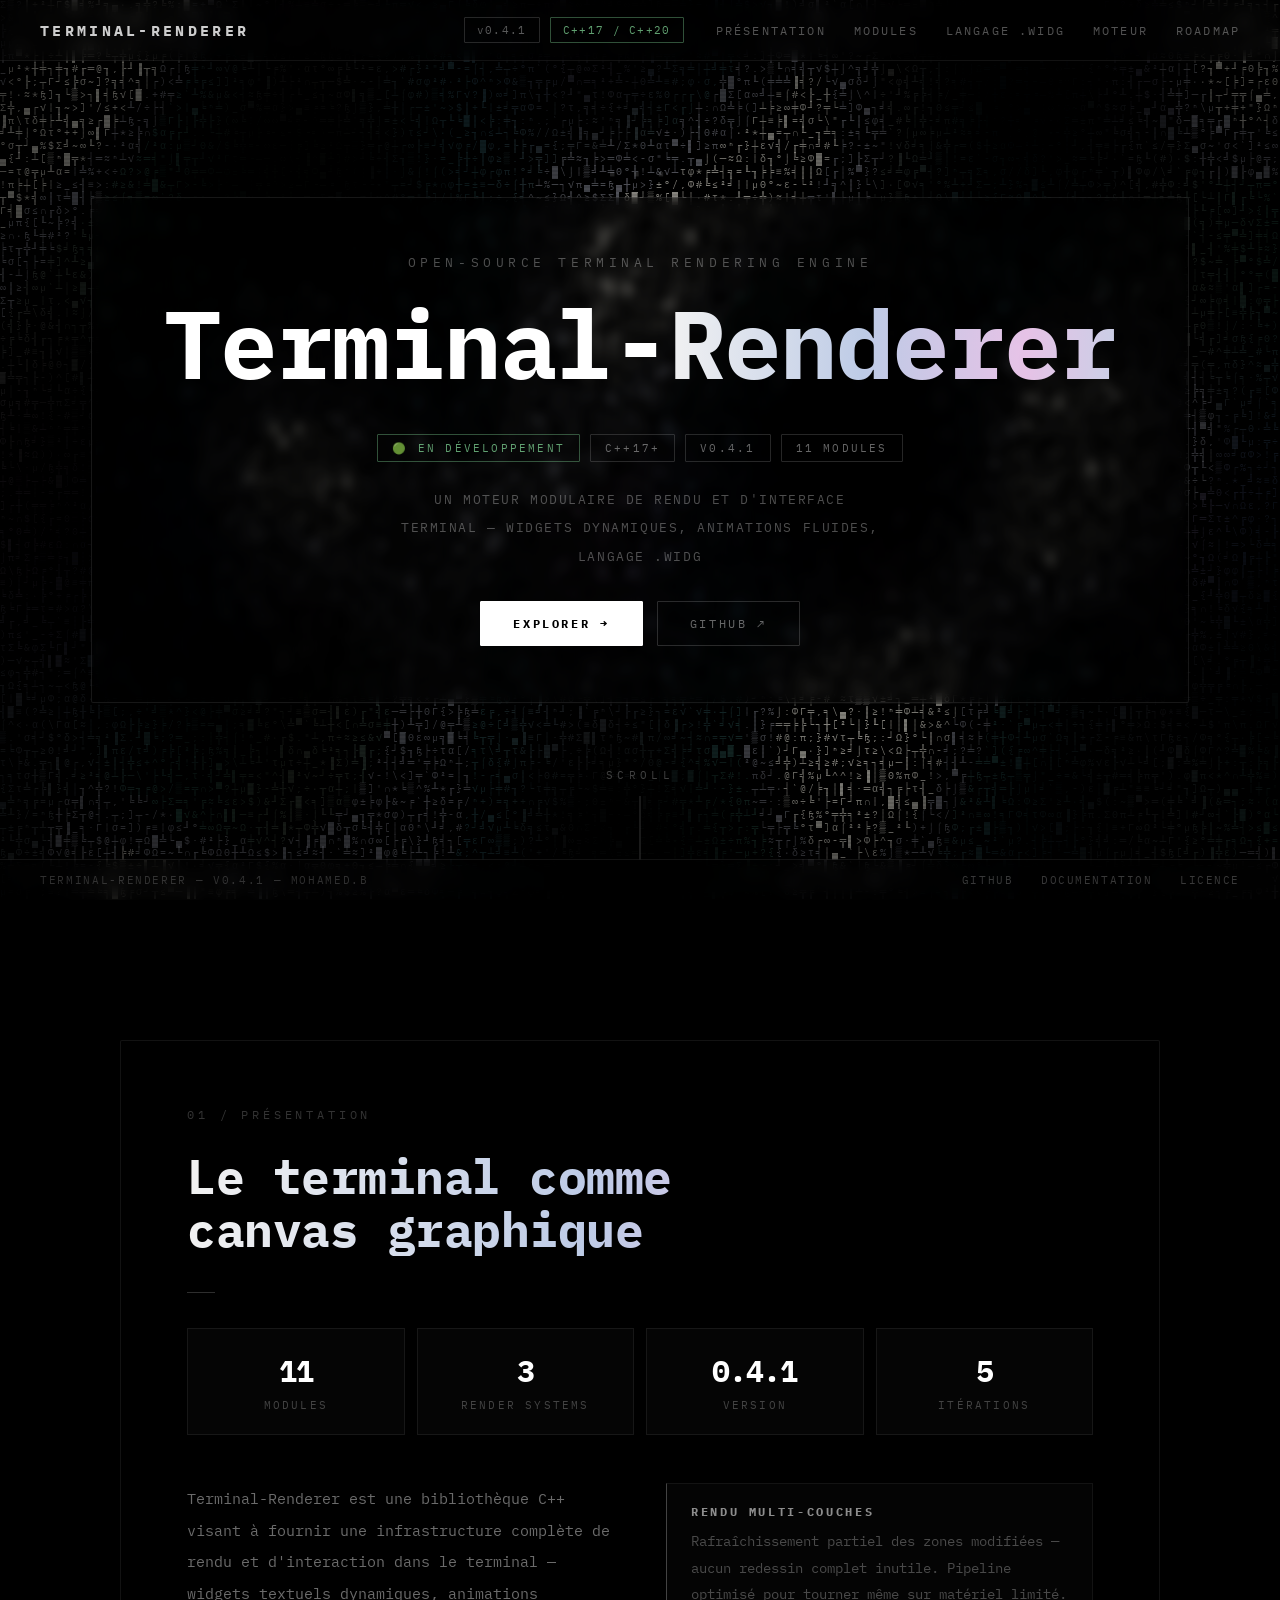
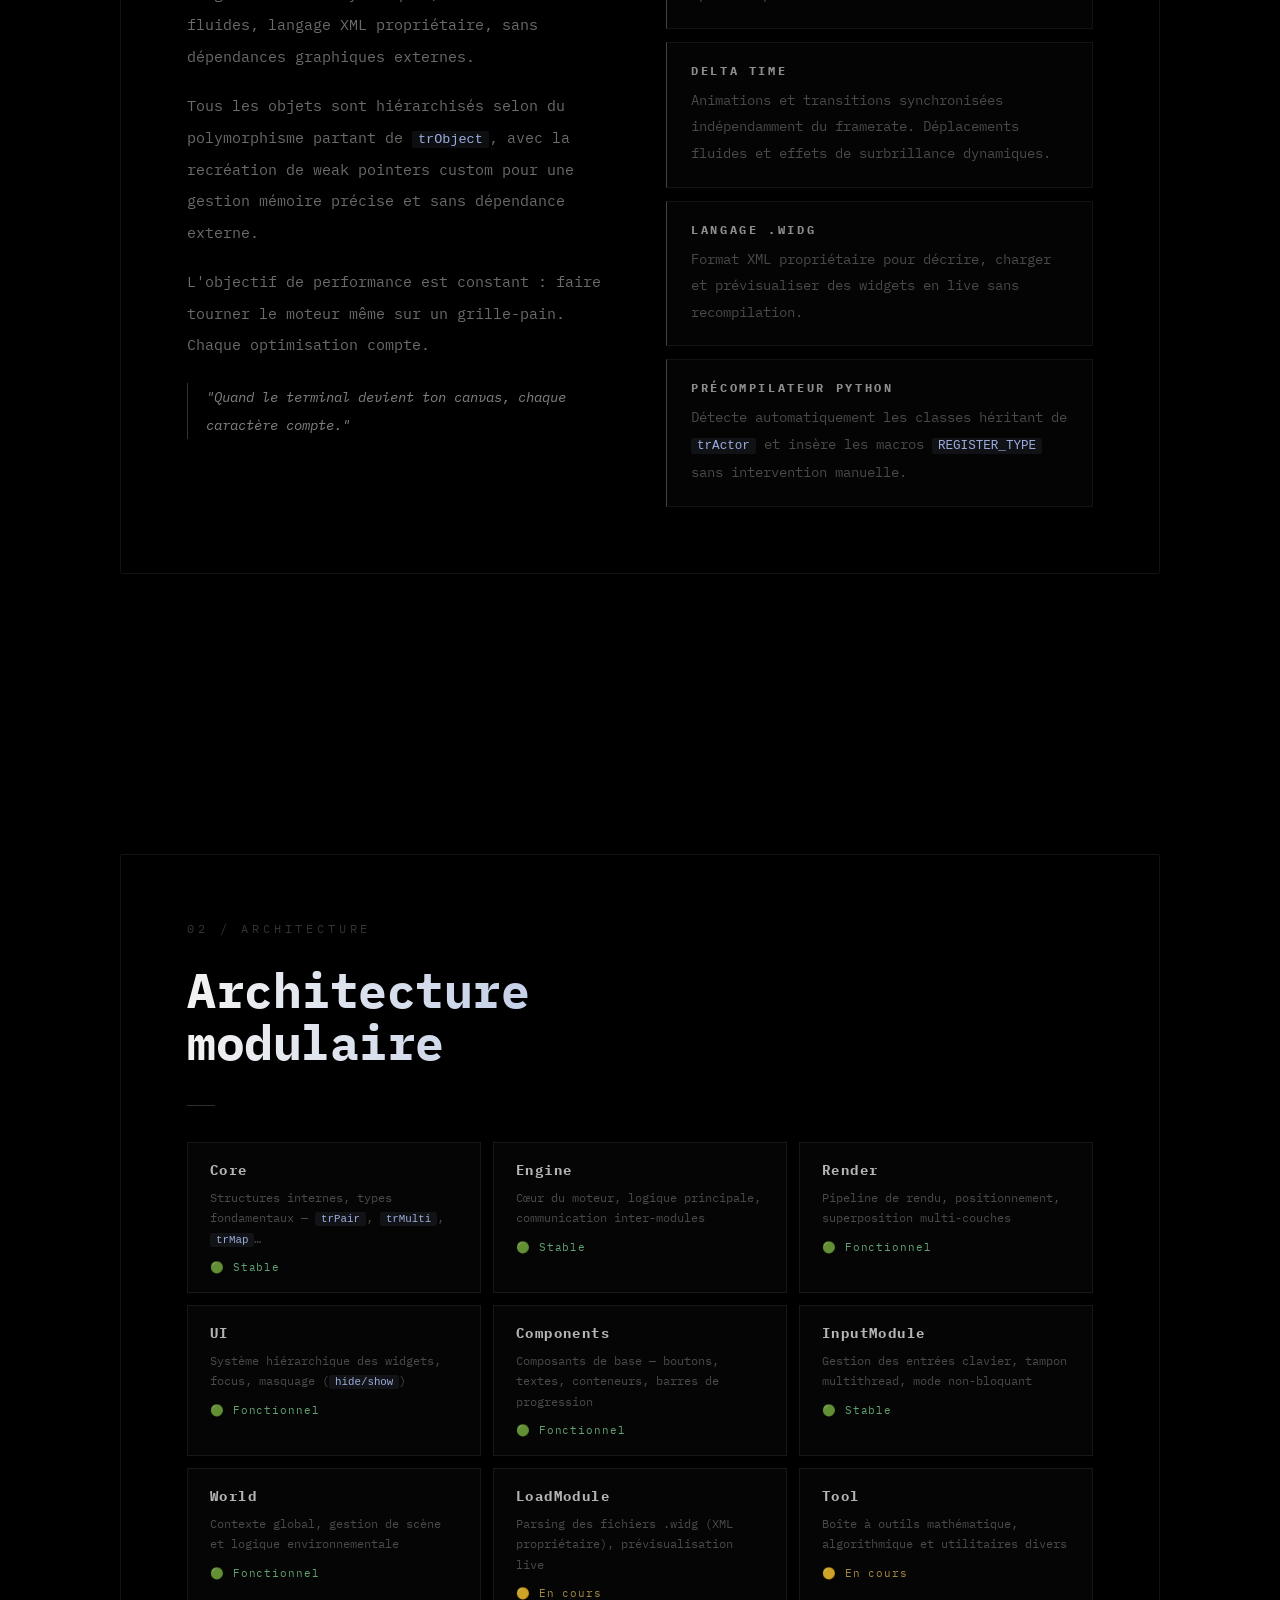
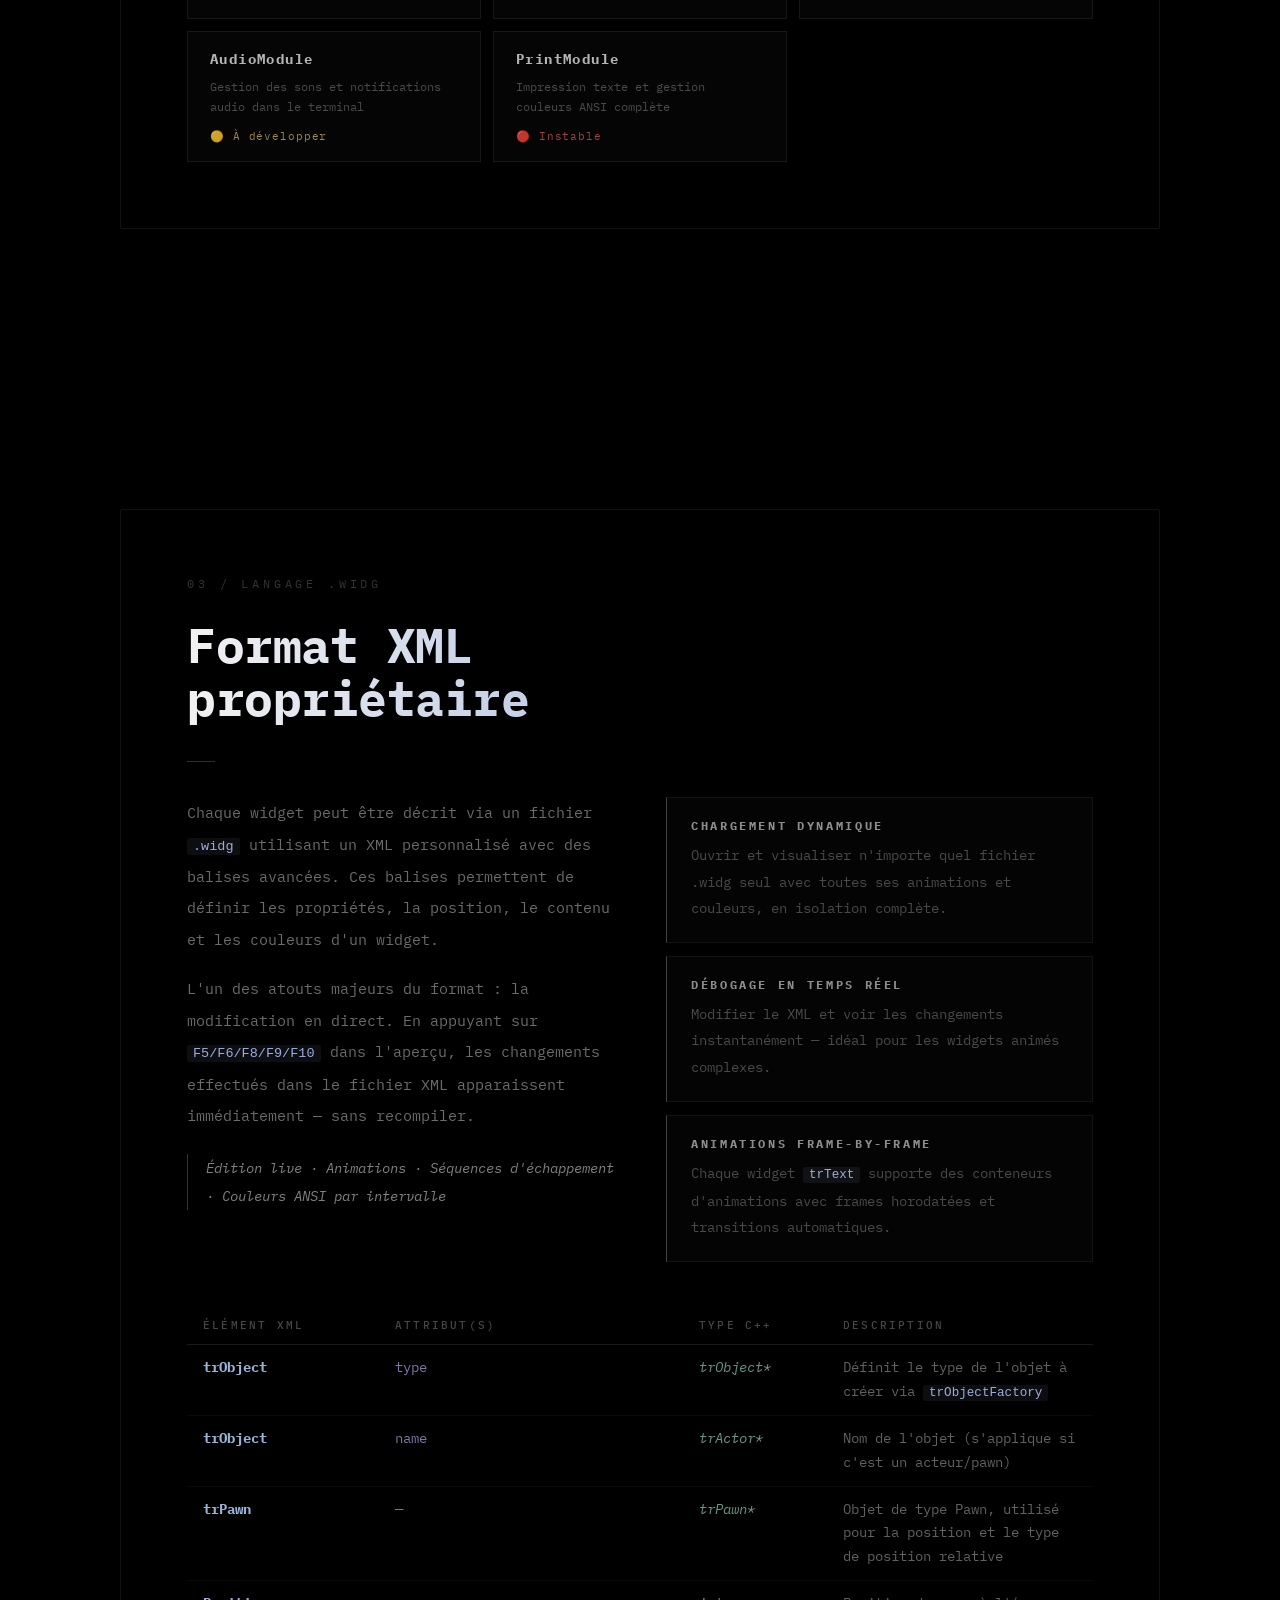
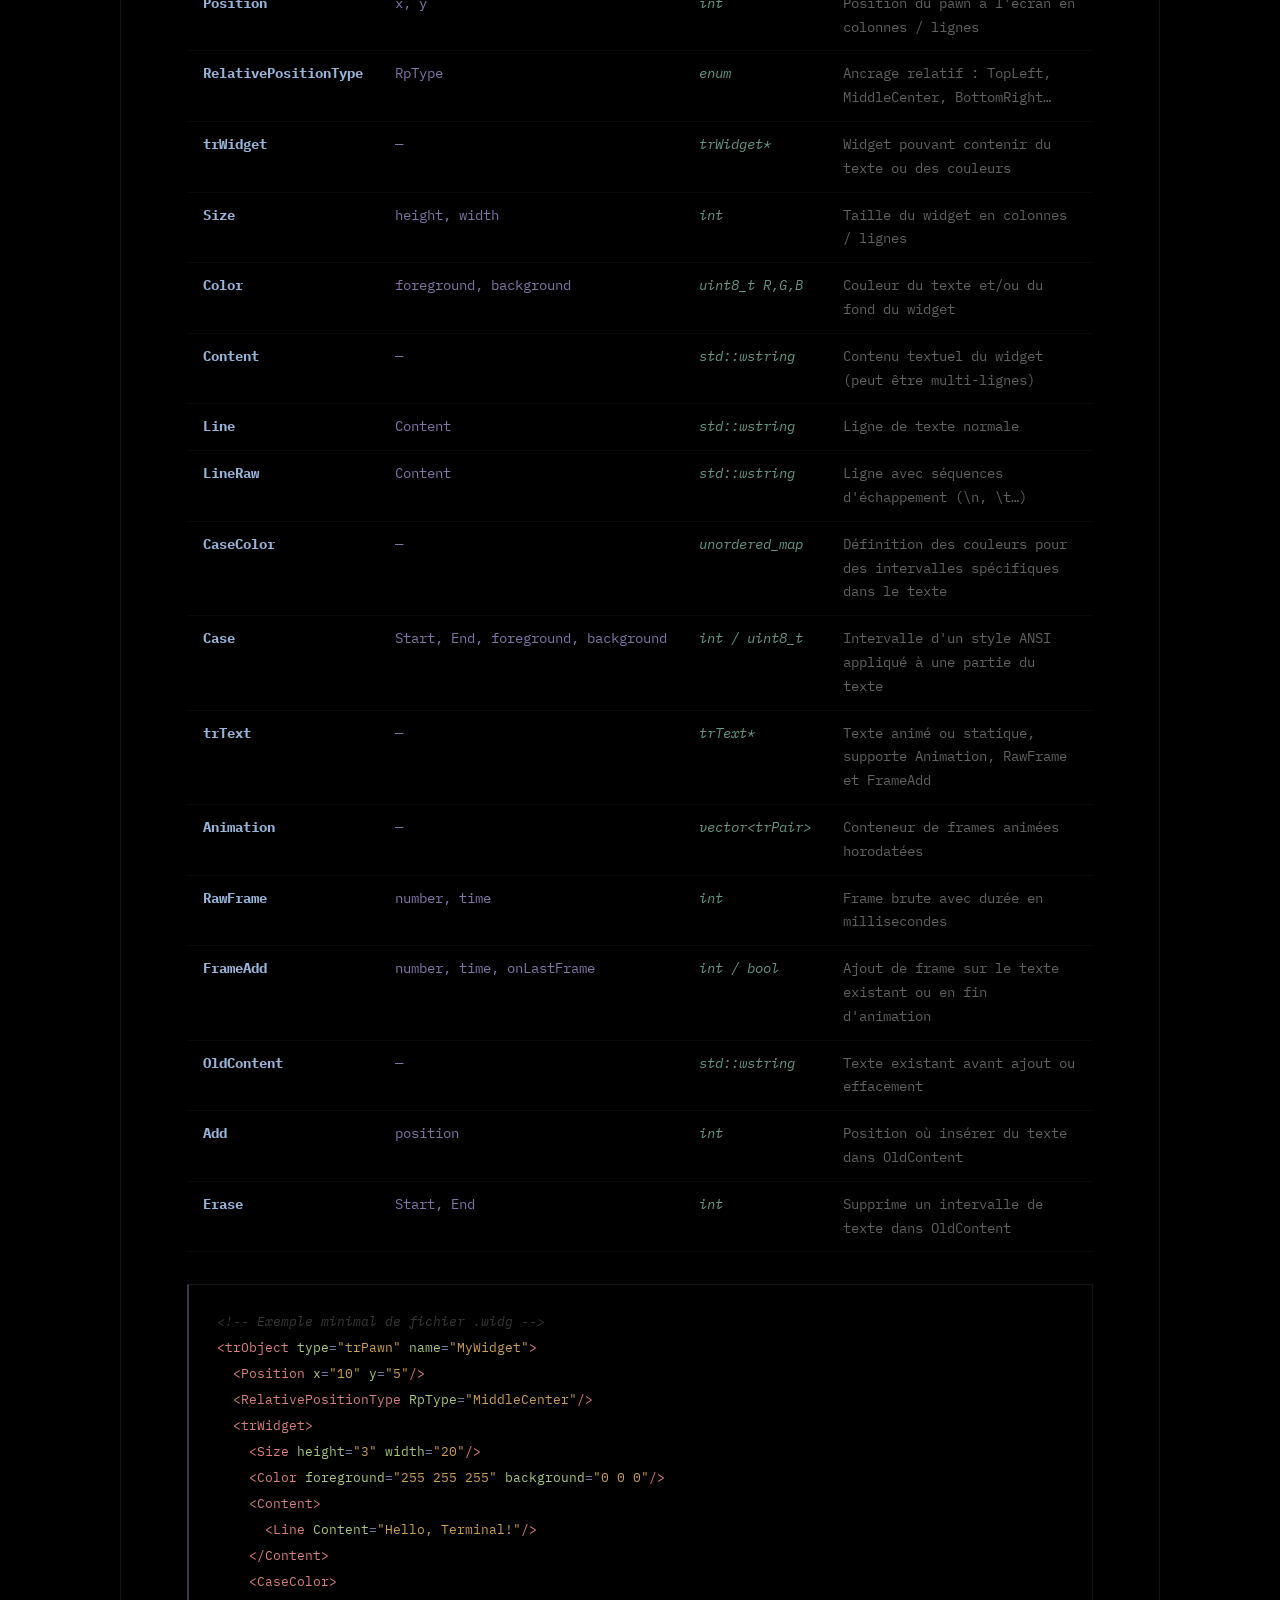
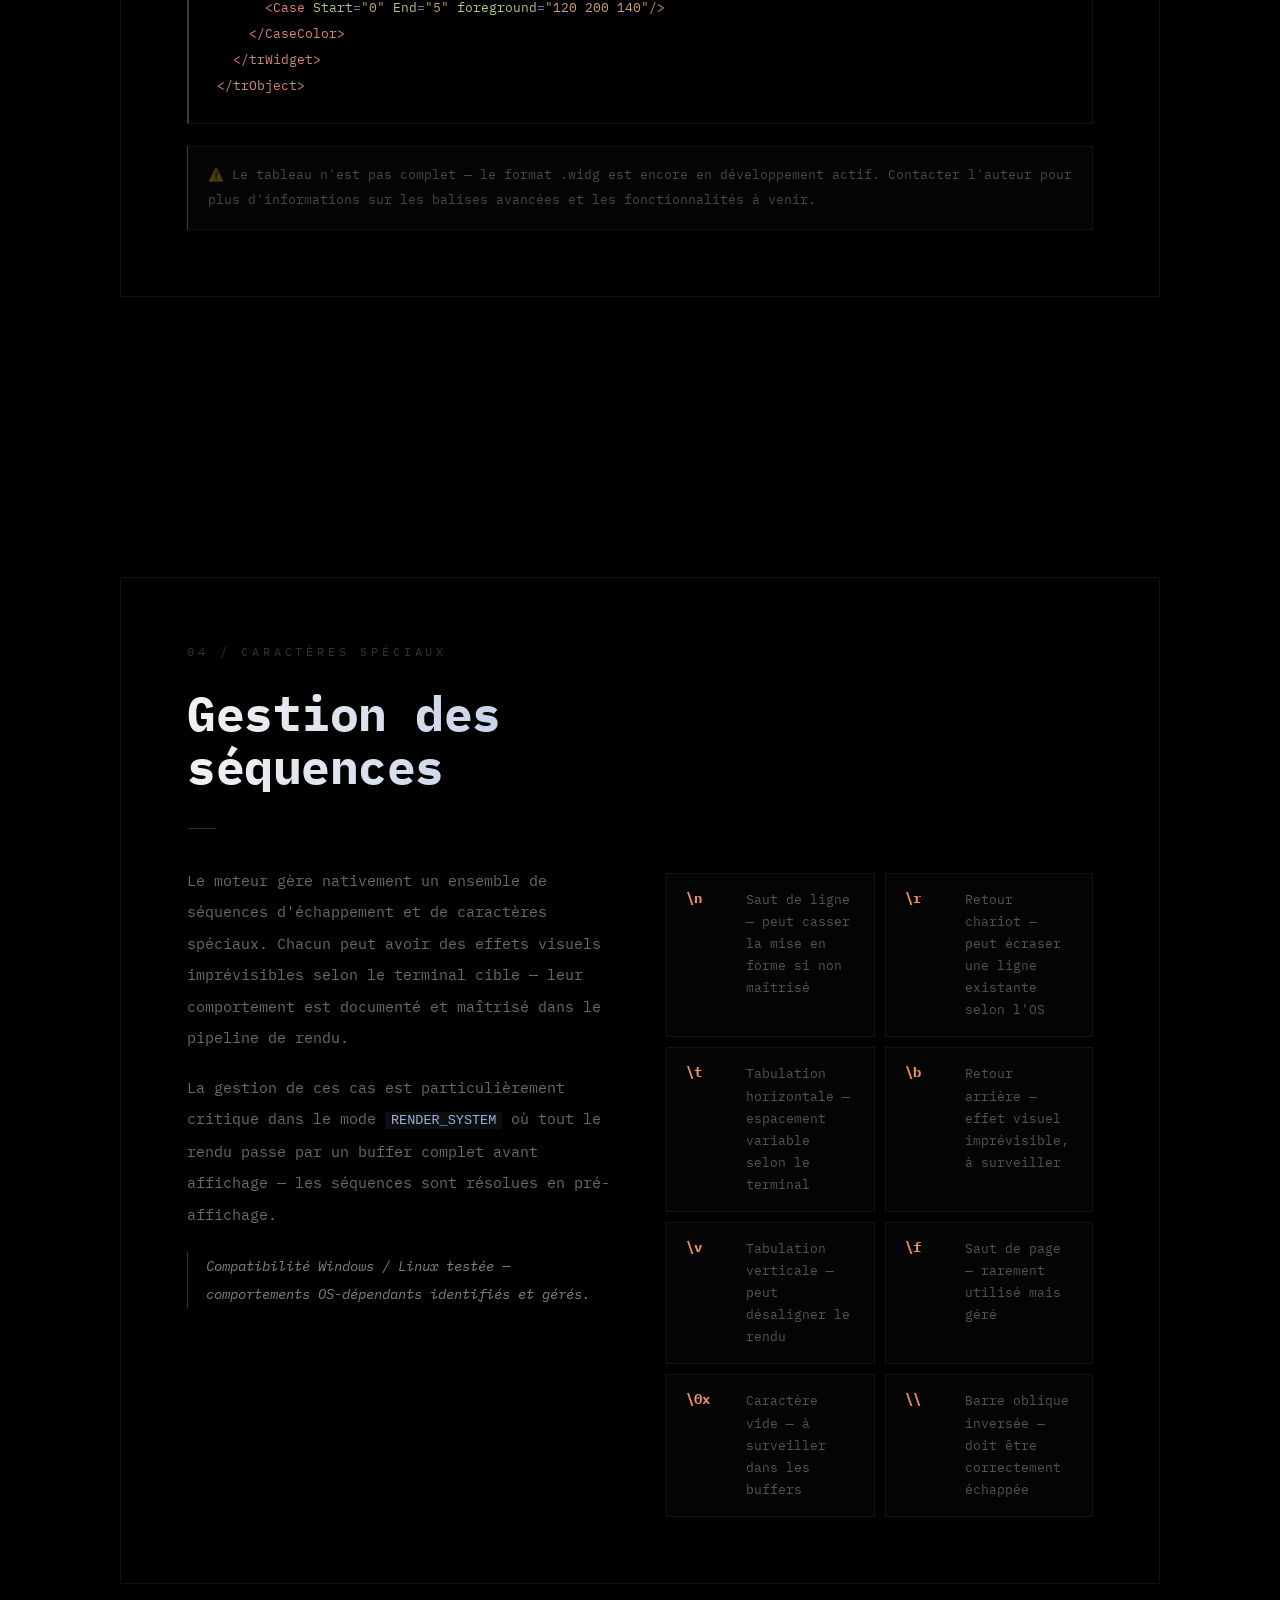
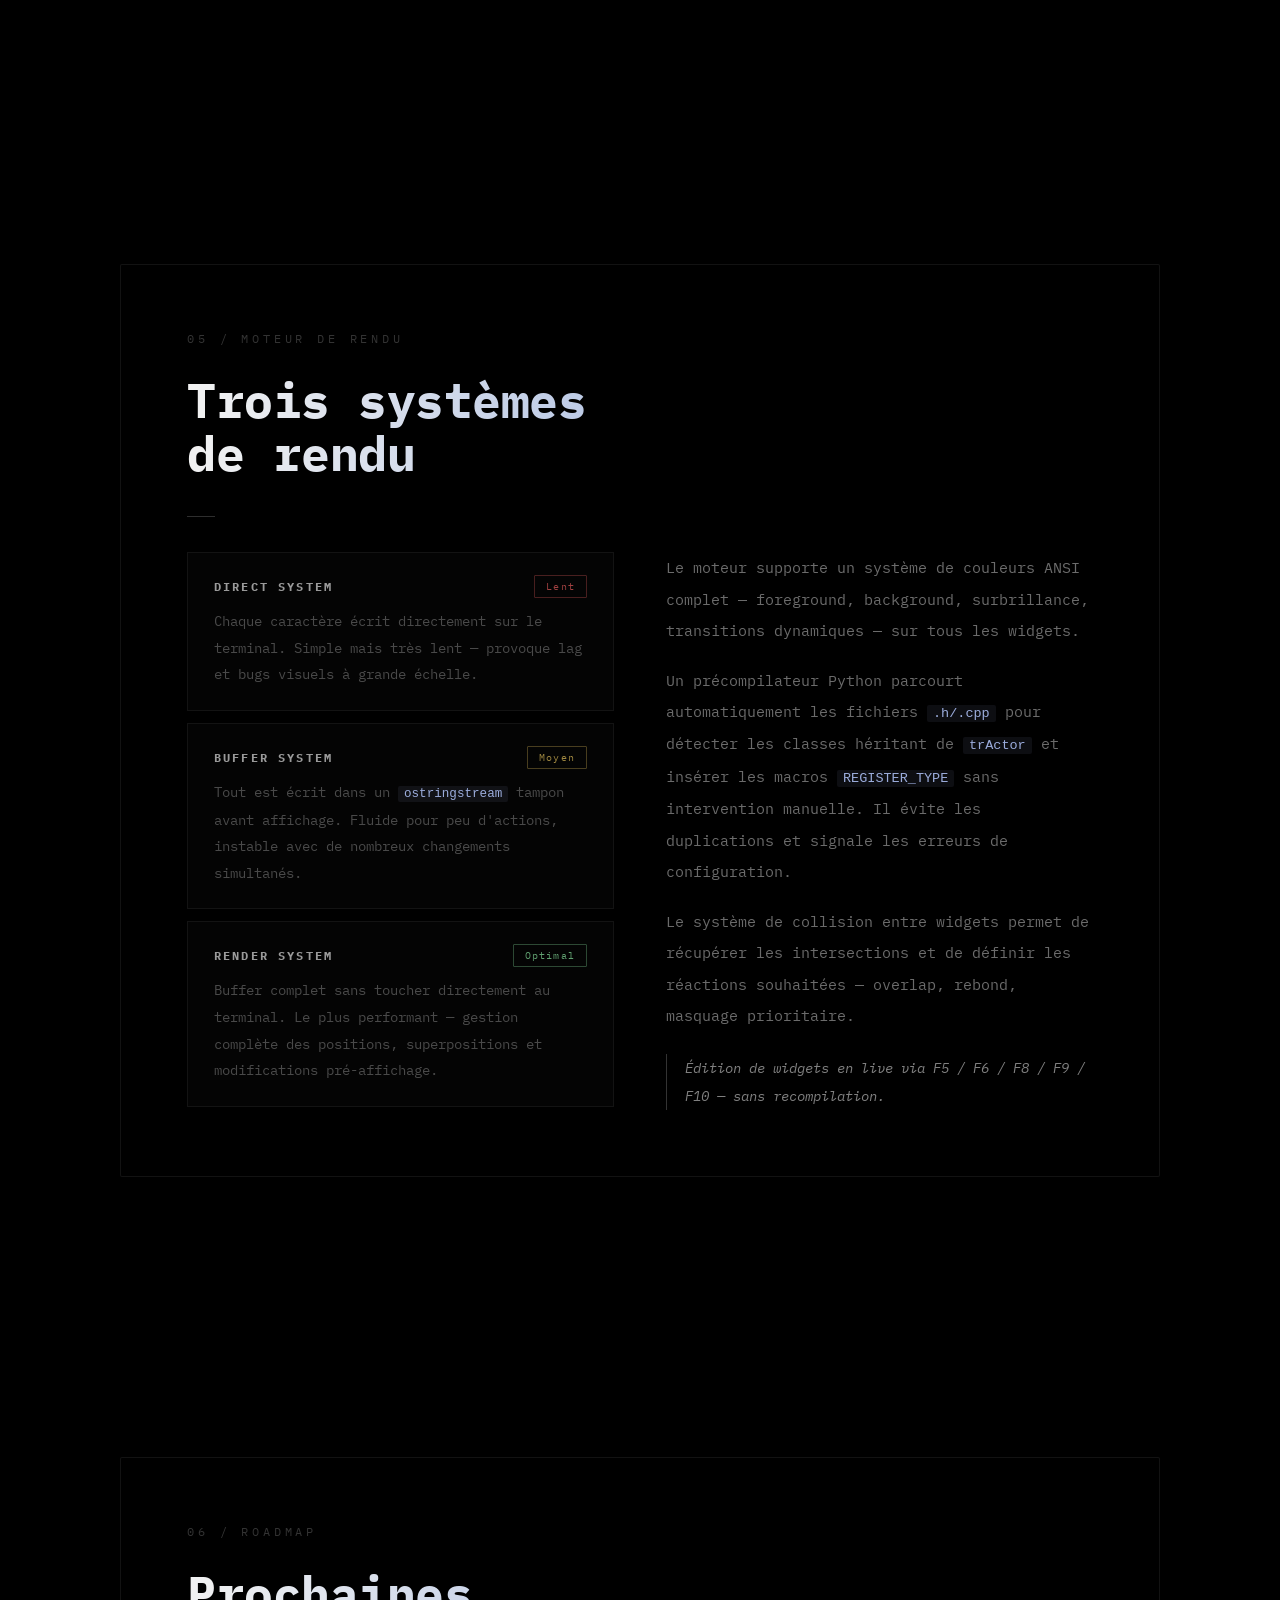
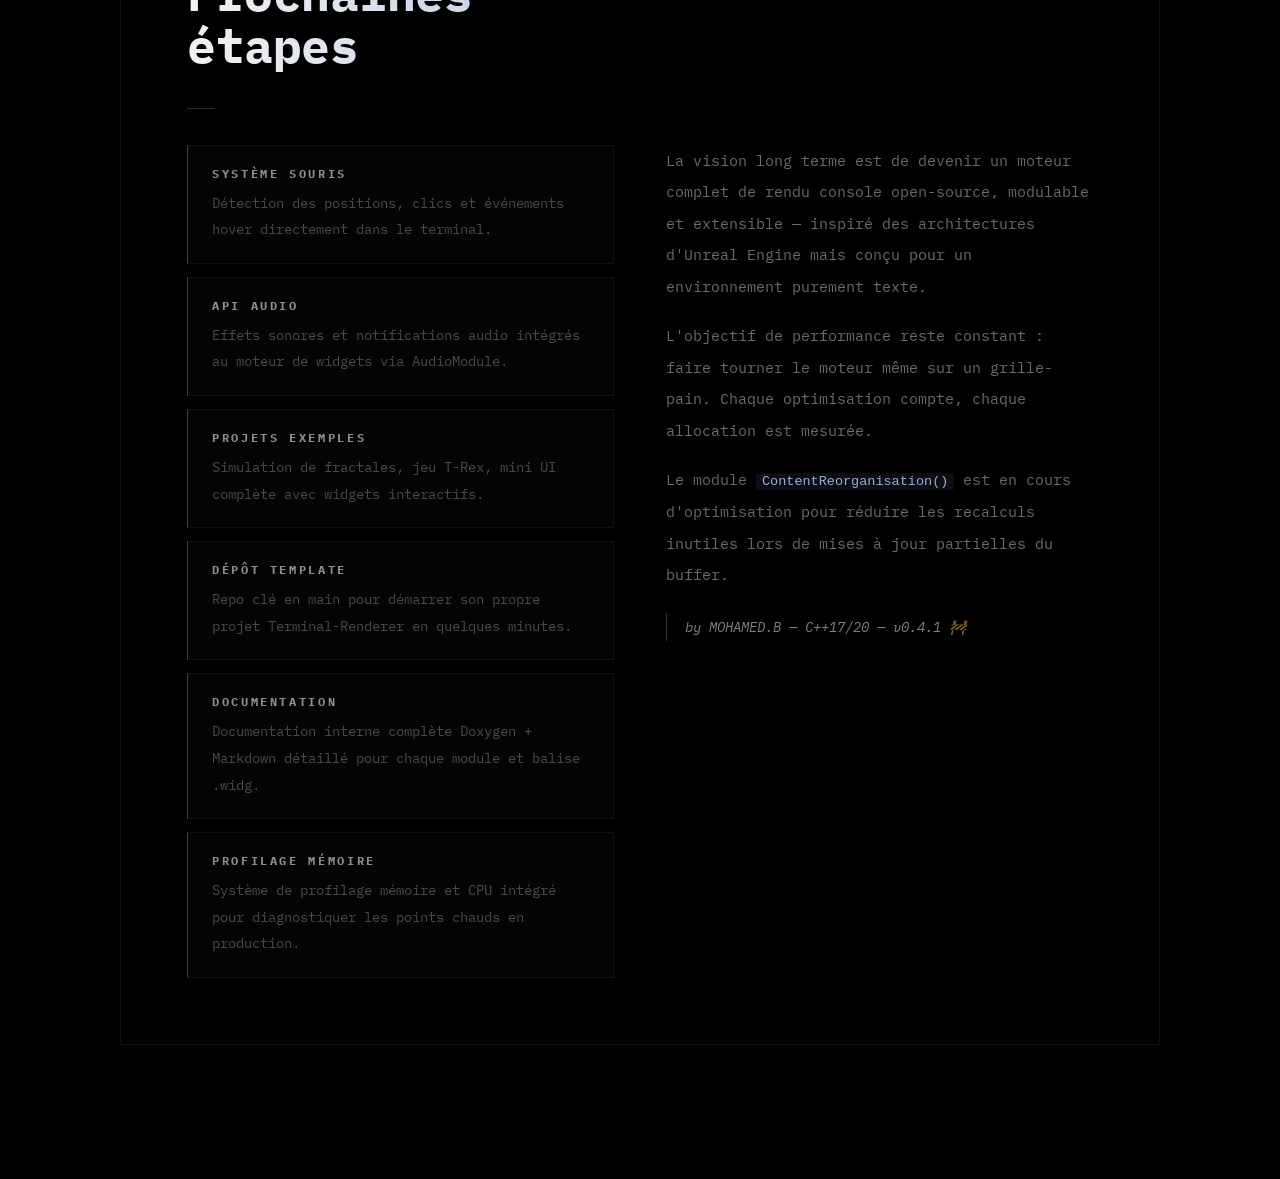
==== commit b15ba284: "Add table wrapper and title hover; update footer Wrap the .widg table in a .widg-table-wrap to enabl" ====
--- a/index.html
+++ b/index.html
@@ -1,294 +1,296 @@
-<!DOCTYPE html>
-<html lang="fr">
-<head>
-    <meta charset="UTF-8">
-    <meta name="viewport" content="width=device-width, initial-scale=1.0">
-    <title>Terminal-Renderer</title>
-    <link rel="preconnect" href="https://fonts.googleapis.com">
-    <link href="https://fonts.googleapis.com/css2?family=IBM+Plex+Mono:wght@400;500;700&display=swap" rel="stylesheet">
-    <link rel="stylesheet" href="style.css">
-</head>
-<body>
-
-<canvas id="ascii-canvas"></canvas>
-<div id="scanlines"></div>
-<div id="vignette"></div>
-
-<!-- NAV -->
-<nav id="nav">
-    <div id="nav-logo">Terminal-Renderer</div>
-    <div id="nav-right">
-        <span class="nav-badge">v0.4.1</span>
-        <span class="nav-badge green">C++17 / C++20</span>
-        <div id="nav-links">
-            <a class="nav-link" href="#about">Présentation</a>
-            <a class="nav-link" href="#modules">Modules</a>
-            <a class="nav-link" href="#widg">Langage .widg</a>
-            <a class="nav-link" href="#engine">Moteur</a>
-            <a class="nav-link" href="#roadmap">Roadmap</a>
-        </div>
-    </div>
-</nav>
-
-<!-- HERO -->
-<section id="hero">
-    <div id="hero-card">
-        <div id="hero-eyebrow">Open-source terminal rendering engine</div>
-        <h1 id="hero-title">
-            <span id="title-terminal"></span><span id="title-renderer"></span><span id="title-cursor"></span>
-        </h1>
-        <div id="hero-meta">
-            <span class="meta-pill active">🟢 En développement</span>
-            <span class="meta-pill">C++17+</span>
-            <span class="meta-pill">v0.4.1</span>
-            <span class="meta-pill">11 Modules</span>
-        </div>
-        <p id="hero-sub">Un moteur modulaire de rendu et d'interface terminal — widgets dynamiques, animations fluides, langage .widg</p>
-        <div id="hero-cta">
-            <a href="#modules" class="btn btn-primary">Explorer →</a>
-            <a href="https://github.com/RydeProgramation/Terminal-Renderer" class="btn btn-ghost">GitHub ↗</a>
-        </div>
-    </div>
-    <div id="scroll-hint">
-        <span>Scroll</span>
-        <div class="scroll-bar"></div>
-    </div>
-</section>
-
-<div class="sections-wrapper">
-
-<!-- 01 / PRÉSENTATION -->
-<section class="section" id="about">
-    <div class="section-inner">
-        <div class="section-card">
-            <p class="section-num">01 / Présentation</p>
-            <h2 class="section-title shimmer-text">Le terminal comme<br>canvas graphique</h2>
-            <div class="section-rule"></div>
-            <div class="stats-row">
-                <div class="stat-box"><div class="stat-value">11</div><div class="stat-label">Modules</div></div>
-                <div class="stat-box"><div class="stat-value">3</div><div class="stat-label">Render systems</div></div>
-                <div class="stat-box"><div class="stat-value">0.4.1</div><div class="stat-label">Version</div></div>
-                <div class="stat-box"><div class="stat-value">5</div><div class="stat-label">Itérations</div></div>
-            </div>
-            <div class="section-grid">
-                <div class="section-text">
-                    <p>Terminal-Renderer est une bibliothèque C++ visant à fournir une infrastructure complète de rendu et d'interaction dans le terminal — widgets textuels dynamiques, animations fluides, langage XML propriétaire, sans dépendances graphiques externes.</p>
-                    <p>Tous les objets sont hiérarchisés selon du polymorphisme partant de <code>trObject</code>, avec la recréation de weak pointers custom pour une gestion mémoire précise et sans dépendance externe.</p>
-                    <p>L'objectif de performance est constant : faire tourner le moteur même sur un grille-pain. Chaque optimisation compte.</p>
-                    <div class="retro-quote">"Quand le terminal devient ton canvas, chaque caractère compte."</div>
-                </div>
-                <div class="features">
-                    <div class="feature"><h4>Rendu multi-couches</h4><p>Rafraîchissement partiel des zones modifiées — aucun redessin complet inutile. Pipeline optimisé pour tourner même sur matériel limité.</p></div>
-                    <div class="feature"><h4>Delta Time</h4><p>Animations et transitions synchronisées indépendamment du framerate. Déplacements fluides et effets de surbrillance dynamiques.</p></div>
-                    <div class="feature"><h4>Langage .widg</h4><p>Format XML propriétaire pour décrire, charger et prévisualiser des widgets en live sans recompilation.</p></div>
-                    <div class="feature"><h4>Précompilateur Python</h4><p>Détecte automatiquement les classes héritant de <code>trActor</code> et insère les macros <code>REGISTER_TYPE</code> sans intervention manuelle.</p></div>
-                </div>
-            </div>
-        </div>
-    </div>
-</section>
-
-<!-- 02 / MODULES -->
-<section class="section" id="modules">
-    <div class="section-inner">
-        <div class="section-card">
-            <p class="section-num">02 / Architecture</p>
-            <h2 class="section-title shimmer-text">Architecture<br>modulaire</h2>
-            <div class="section-rule"></div>
-            <div class="module-grid">
-                <div class="module-item"><div class="module-name">Core</div><div class="module-desc">Structures internes, types fondamentaux — <code>trPair</code>, <code>trMulti</code>, <code>trMap</code>…</div><div class="module-status status-ok">🟢 Stable</div></div>
-                <div class="module-item"><div class="module-name">Engine</div><div class="module-desc">Cœur du moteur, logique principale, communication inter-modules</div><div class="module-status status-ok">🟢 Stable</div></div>
-                <div class="module-item"><div class="module-name">Render</div><div class="module-desc">Pipeline de rendu, positionnement, superposition multi-couches</div><div class="module-status status-ok">🟢 Fonctionnel</div></div>
-                <div class="module-item"><div class="module-name">UI</div><div class="module-desc">Système hiérarchique des widgets, focus, masquage (<code>hide/show</code>)</div><div class="module-status status-ok">🟢 Fonctionnel</div></div>
-                <div class="module-item"><div class="module-name">Components</div><div class="module-desc">Composants de base — boutons, textes, conteneurs, barres de progression</div><div class="module-status status-ok">🟢 Fonctionnel</div></div>
-                <div class="module-item"><div class="module-name">InputModule</div><div class="module-desc">Gestion des entrées clavier, tampon multithread, mode non-bloquant</div><div class="module-status status-ok">🟢 Stable</div></div>
-                <div class="module-item"><div class="module-name">World</div><div class="module-desc">Contexte global, gestion de scène et logique environnementale</div><div class="module-status status-ok">🟢 Fonctionnel</div></div>
-                <div class="module-item"><div class="module-name">LoadModule</div><div class="module-desc">Parsing des fichiers .widg (XML propriétaire), prévisualisation live</div><div class="module-status status-wip">🟡 En cours</div></div>
-                <div class="module-item"><div class="module-name">Tool</div><div class="module-desc">Boîte à outils mathématique, algorithmique et utilitaires divers</div><div class="module-status status-wip">🟡 En cours</div></div>
-                <div class="module-item"><div class="module-name">AudioModule</div><div class="module-desc">Gestion des sons et notifications audio dans le terminal</div><div class="module-status status-wip">🟡 À développer</div></div>
-                <div class="module-item"><div class="module-name">PrintModule</div><div class="module-desc">Impression texte et gestion couleurs ANSI complète</div><div class="module-status status-bad">🔴 Instable</div></div>
-            </div>
-        </div>
-    </div>
-</section>
-
-<!-- 03 / .WIDG -->
-<section class="section" id="widg">
-    <div class="section-inner">
-        <div class="section-card">
-            <p class="section-num">03 / Langage .widg</p>
-            <h2 class="section-title shimmer-text">Format XML<br>propriétaire</h2>
-            <div class="section-rule"></div>
-            <div class="section-grid" style="margin-bottom:44px;">
-                <div class="section-text">
-                    <p>Chaque widget peut être décrit via un fichier <code>.widg</code> utilisant un XML personnalisé avec des balises avancées. Ces balises permettent de définir les propriétés, la position, le contenu et les couleurs d'un widget.</p>
-                    <p>L'un des atouts majeurs du format : la modification en direct. En appuyant sur <code>F5/F6/F8/F9/F10</code> dans l'aperçu, les changements effectués dans le fichier XML apparaissent immédiatement — sans recompiler.</p>
-                    <div class="retro-quote">Édition live · Animations · Séquences d'échappement · Couleurs ANSI par intervalle</div>
-                </div>
-                <div class="features">
-                    <div class="feature"><h4>Chargement dynamique</h4><p>Ouvrir et visualiser n'importe quel fichier .widg seul avec toutes ses animations et couleurs, en isolation complète.</p></div>
-                    <div class="feature"><h4>Débogage en temps réel</h4><p>Modifier le XML et voir les changements instantanément — idéal pour les widgets animés complexes.</p></div>
-                    <div class="feature"><h4>Animations frame-by-frame</h4><p>Chaque widget <code>trText</code> supporte des conteneurs d'animations avec frames horodatées et transitions automatiques.</p></div>
-                </div>
-            </div>
-
-            <table class="widg-table">
-                <thead>
-                    <tr>
-                        <th>Élément XML</th>
-                        <th>Attribut(s)</th>
-                        <th>Type C++</th>
-                        <th>Description</th>
-                    </tr>
-                </thead>
-                <tbody>
-                    <tr><td>trObject</td><td>type</td><td>trObject*</td><td>Définit le type de l'objet à créer via <code>trObjectFactory</code></td></tr>
-                    <tr><td>trObject</td><td>name</td><td>trActor*</td><td>Nom de l'objet (s'applique si c'est un acteur/pawn)</td></tr>
-                    <tr><td>trPawn</td><td>—</td><td>trPawn*</td><td>Objet de type Pawn, utilisé pour la position et le type de position relative</td></tr>
-                    <tr><td>Position</td><td>x, y</td><td>int</td><td>Position du pawn à l'écran en colonnes / lignes</td></tr>
-                    <tr><td>RelativePositionType</td><td>RpType</td><td>enum</td><td>Ancrage relatif : TopLeft, MiddleCenter, BottomRight…</td></tr>
-                    <tr><td>trWidget</td><td>—</td><td>trWidget*</td><td>Widget pouvant contenir du texte ou des couleurs</td></tr>
-                    <tr><td>Size</td><td>height, width</td><td>int</td><td>Taille du widget en colonnes / lignes</td></tr>
-                    <tr><td>Color</td><td>foreground, background</td><td>uint8_t R,G,B</td><td>Couleur du texte et/ou du fond du widget</td></tr>
-                    <tr><td>Content</td><td>—</td><td>std::wstring</td><td>Contenu textuel du widget (peut être multi-lignes)</td></tr>
-                    <tr><td>Line</td><td>Content</td><td>std::wstring</td><td>Ligne de texte normale</td></tr>
-                    <tr><td>LineRaw</td><td>Content</td><td>std::wstring</td><td>Ligne avec séquences d'échappement (\n, \t…)</td></tr>
-                    <tr><td>CaseColor</td><td>—</td><td>unordered_map</td><td>Définition des couleurs pour des intervalles spécifiques dans le texte</td></tr>
-                    <tr><td>Case</td><td>Start, End, foreground, background</td><td>int / uint8_t</td><td>Intervalle d'un style ANSI appliqué à une partie du texte</td></tr>
-                    <tr><td>trText</td><td>—</td><td>trText*</td><td>Texte animé ou statique, supporte Animation, RawFrame et FrameAdd</td></tr>
-                    <tr><td>Animation</td><td>—</td><td>vector&lt;trPair&gt;</td><td>Conteneur de frames animées horodatées</td></tr>
-                    <tr><td>RawFrame</td><td>number, time</td><td>int</td><td>Frame brute avec durée en millisecondes</td></tr>
-                    <tr><td>FrameAdd</td><td>number, time, onLastFrame</td><td>int / bool</td><td>Ajout de frame sur le texte existant ou en fin d'animation</td></tr>
-                    <tr><td>OldContent</td><td>—</td><td>std::wstring</td><td>Texte existant avant ajout ou effacement</td></tr>
-                    <tr><td>Add</td><td>position</td><td>int</td><td>Position où insérer du texte dans OldContent</td></tr>
-                    <tr><td>Erase</td><td>Start, End</td><td>int</td><td>Supprime un intervalle de texte dans OldContent</td></tr>
-                </tbody>
-            </table>
-
-            <div class="widg-example">
-<span class="xml-cmmt">&lt;!-- Exemple minimal de fichier .widg --&gt;</span>
-<br><span class="xml-tag">&lt;trObject</span> <span class="xml-attr">type</span>=<span class="xml-val">"trPawn"</span> <span class="xml-attr">name</span>=<span class="xml-val">"MyWidget"</span><span class="xml-tag">&gt;</span>
-<br>&nbsp;&nbsp;<span class="xml-tag">&lt;Position</span> <span class="xml-attr">x</span>=<span class="xml-val">"10"</span> <span class="xml-attr">y</span>=<span class="xml-val">"5"</span><span class="xml-tag">/&gt;</span>
-<br>&nbsp;&nbsp;<span class="xml-tag">&lt;RelativePositionType</span> <span class="xml-attr">RpType</span>=<span class="xml-val">"MiddleCenter"</span><span class="xml-tag">/&gt;</span>
-<br>&nbsp;&nbsp;<span class="xml-tag">&lt;trWidget&gt;</span>
-<br>&nbsp;&nbsp;&nbsp;&nbsp;<span class="xml-tag">&lt;Size</span> <span class="xml-attr">height</span>=<span class="xml-val">"3"</span> <span class="xml-attr">width</span>=<span class="xml-val">"20"</span><span class="xml-tag">/&gt;</span>
-<br>&nbsp;&nbsp;&nbsp;&nbsp;<span class="xml-tag">&lt;Color</span> <span class="xml-attr">foreground</span>=<span class="xml-val">"255 255 255"</span> <span class="xml-attr">background</span>=<span class="xml-val">"0 0 0"</span><span class="xml-tag">/&gt;</span>
-<br>&nbsp;&nbsp;&nbsp;&nbsp;<span class="xml-tag">&lt;Content&gt;</span>
-<br>&nbsp;&nbsp;&nbsp;&nbsp;&nbsp;&nbsp;<span class="xml-tag">&lt;Line</span> <span class="xml-attr">Content</span>=<span class="xml-val">"Hello, Terminal!"</span><span class="xml-tag">/&gt;</span>
-<br>&nbsp;&nbsp;&nbsp;&nbsp;<span class="xml-tag">&lt;/Content&gt;</span>
-<br>&nbsp;&nbsp;&nbsp;&nbsp;<span class="xml-tag">&lt;CaseColor&gt;</span>
-<br>&nbsp;&nbsp;&nbsp;&nbsp;&nbsp;&nbsp;<span class="xml-tag">&lt;Case</span> <span class="xml-attr">Start</span>=<span class="xml-val">"0"</span> <span class="xml-attr">End</span>=<span class="xml-val">"5"</span> <span class="xml-attr">foreground</span>=<span class="xml-val">"120 200 140"</span><span class="xml-tag">/&gt;</span>
-<br>&nbsp;&nbsp;&nbsp;&nbsp;<span class="xml-tag">&lt;/CaseColor&gt;</span>
-<br>&nbsp;&nbsp;<span class="xml-tag">&lt;/trWidget&gt;</span>
-<br><span class="xml-tag">&lt;/trObject&gt;</span>
-            </div>
-            <div class="widg-note">
-                ⚠️ Le tableau n'est pas complet — le format .widg est encore en développement actif. Contacter l'auteur pour plus d'informations sur les balises avancées et les fonctionnalités à venir.
-            </div>
-        </div>
-    </div>
-</section>
-
-<!-- 04 / SÉQUENCES -->
-<section class="section" id="sequences">
-    <div class="section-inner">
-        <div class="section-card">
-            <p class="section-num">04 / Caractères spéciaux</p>
-            <h2 class="section-title shimmer-text">Gestion des<br>séquences</h2>
-            <div class="section-rule"></div>
-            <div class="section-grid">
-                <div class="section-text">
-                    <p>Le moteur gère nativement un ensemble de séquences d'échappement et de caractères spéciaux. Chacun peut avoir des effets visuels imprévisibles selon le terminal cible — leur comportement est documenté et maîtrisé dans le pipeline de rendu.</p>
-                    <p>La gestion de ces cas est particulièrement critique dans le mode <code>RENDER_SYSTEM</code> où tout le rendu passe par un buffer complet avant affichage — les séquences sont résolues en pré-affichage.</p>
-                    <div class="retro-quote">Compatibilité Windows / Linux testée — comportements OS-dépendants identifiés et gérés.</div>
-                </div>
-                <div class="seq-grid">
-                    <div class="seq-item"><div class="seq-code">\n</div><div class="seq-desc">Saut de ligne — peut casser la mise en forme si non maîtrisé</div></div>
-                    <div class="seq-item"><div class="seq-code">\r</div><div class="seq-desc">Retour chariot — peut écraser une ligne existante selon l'OS</div></div>
-                    <div class="seq-item"><div class="seq-code">\t</div><div class="seq-desc">Tabulation horizontale — espacement variable selon le terminal</div></div>
-                    <div class="seq-item"><div class="seq-code">\b</div><div class="seq-desc">Retour arrière — effet visuel imprévisible, à surveiller</div></div>
-                    <div class="seq-item"><div class="seq-code">\v</div><div class="seq-desc">Tabulation verticale — peut désaligner le rendu</div></div>
-                    <div class="seq-item"><div class="seq-code">\f</div><div class="seq-desc">Saut de page — rarement utilisé mais géré</div></div>
-                    <div class="seq-item"><div class="seq-code">\0x</div><div class="seq-desc">Caractère vide — à surveiller dans les buffers</div></div>
-                    <div class="seq-item"><div class="seq-code">\\</div><div class="seq-desc">Barre oblique inversée — doit être correctement échappée</div></div>
-                </div>
-            </div>
-        </div>
-    </div>
-</section>
-
-<!-- 05 / MOTEUR -->
-<section class="section" id="engine">
-    <div class="section-inner">
-        <div class="section-card">
-            <p class="section-num">05 / Moteur de rendu</p>
-            <h2 class="section-title shimmer-text">Trois systèmes<br>de rendu</h2>
-            <div class="section-rule"></div>
-            <div class="section-grid">
-                <div class="render-systems">
-                    <div class="render-system">
-                        <div class="render-system-header"><h4>Direct System</h4><span class="render-tag tag-slow">Lent</span></div>
-                        <p>Chaque caractère écrit directement sur le terminal. Simple mais très lent — provoque lag et bugs visuels à grande échelle.</p>
-                    </div>
-                    <div class="render-system">
-                        <div class="render-system-header"><h4>Buffer System</h4><span class="render-tag tag-mid">Moyen</span></div>
-                        <p>Tout est écrit dans un <code>ostringstream</code> tampon avant affichage. Fluide pour peu d'actions, instable avec de nombreux changements simultanés.</p>
-                    </div>
-                    <div class="render-system">
-                        <div class="render-system-header"><h4>Render System</h4><span class="render-tag tag-best">Optimal</span></div>
-                        <p>Buffer complet sans toucher directement au terminal. Le plus performant — gestion complète des positions, superpositions et modifications pré-affichage.</p>
-                    </div>
-                </div>
-                <div class="section-text">
-                    <p>Le moteur supporte un système de couleurs ANSI complet — foreground, background, surbrillance, transitions dynamiques — sur tous les widgets.</p>
-                    <p>Un précompilateur Python parcourt automatiquement les fichiers <code>.h/.cpp</code> pour détecter les classes héritant de <code>trActor</code> et insérer les macros <code>REGISTER_TYPE</code> sans intervention manuelle. Il évite les duplications et signale les erreurs de configuration.</p>
-                    <p>Le système de collision entre widgets permet de récupérer les intersections et de définir les réactions souhaitées — overlap, rebond, masquage prioritaire.</p>
-                    <div class="retro-quote">Édition de widgets en live via F5 / F6 / F8 / F9 / F10 — sans recompilation.</div>
-                </div>
-            </div>
-        </div>
-    </div>
-</section>
-
-<!-- 06 / ROADMAP -->
-<section class="section" id="roadmap">
-    <div class="section-inner">
-        <div class="section-card">
-            <p class="section-num">06 / Roadmap</p>
-            <h2 class="section-title shimmer-text">Prochaines<br>étapes</h2>
-            <div class="section-rule"></div>
-            <div class="section-grid">
-                <div class="features">
-                    <div class="feature"><h4>Système souris</h4><p>Détection des positions, clics et événements hover directement dans le terminal.</p></div>
-                    <div class="feature"><h4>API Audio</h4><p>Effets sonores et notifications audio intégrés au moteur de widgets via AudioModule.</p></div>
-                    <div class="feature"><h4>Projets exemples</h4><p>Simulation de fractales, jeu T-Rex, mini UI complète avec widgets interactifs.</p></div>
-                    <div class="feature"><h4>Dépôt template</h4><p>Repo clé en main pour démarrer son propre projet Terminal-Renderer en quelques minutes.</p></div>
-                    <div class="feature"><h4>Documentation</h4><p>Documentation interne complète Doxygen + Markdown détaillé pour chaque module et balise .widg.</p></div>
-                    <div class="feature"><h4>Profilage mémoire</h4><p>Système de profilage mémoire et CPU intégré pour diagnostiquer les points chauds en production.</p></div>
-                </div>
-                <div class="section-text">
-                    <p>La vision long terme est de devenir un moteur complet de rendu console open-source, modulable et extensible — inspiré des architectures d'Unreal Engine mais conçu pour un environnement purement texte.</p>
-                    <p>L'objectif de performance reste constant : faire tourner le moteur même sur un grille-pain. Chaque optimisation compte, chaque allocation est mesurée.</p>
-                    <p>Le module <code>ContentReorganisation()</code> est en cours d'optimisation pour réduire les recalculs inutiles lors de mises à jour partielles du buffer.</p>
-                    <div class="retro-quote">by MOHAMED.B — C++17/20 — v0.4.1 🚧</div>
-                </div>
-            </div>
-        </div>
-    </div>
-</section>
-
-</div><!-- /sections-wrapper -->
-
-<!-- BOTTOM BAR -->
-<div id="bottom-bar">
-    <span class="bottom-left">Terminal-Renderer — v0.4.1 — MOHAMED.B</span>
-    <div class="bottom-links">
-        <a class="bottom-link" href="https://github.com/RydeProgramation/Terminal-Renderer">GitHub</a>
-        <a class="bottom-link" href="documentation.html">Documentation</a>
-        <a class="bottom-link" href="me.html">Qui suis-je ?</a>
-    </div>
-</div>
-
-<script src="script.js"></script>
-</body>
-</html>
+<!DOCTYPE html>
+<html lang="fr">
+<head>
+    <meta charset="UTF-8">
+    <meta name="viewport" content="width=device-width, initial-scale=1.0">
+    <title>Terminal-Renderer</title>
+    <link rel="preconnect" href="https://fonts.googleapis.com">
+    <link href="https://fonts.googleapis.com/css2?family=IBM+Plex+Mono:wght@400;500;700&display=swap" rel="stylesheet">
+    <link rel="stylesheet" href="style.css">
+</head>
+<body>
+
+<canvas id="ascii-canvas"></canvas>
+<div id="scanlines"></div>
+<div id="vignette"></div>
+
+<!-- NAV -->
+<nav id="nav">
+    <div id="nav-logo">Terminal-Renderer</div>
+    <div id="nav-right">
+        <span class="nav-badge">v0.4.1</span>
+        <span class="nav-badge green">C++17 / C++20</span>
+        <div id="nav-links">
+            <a class="nav-link" href="#about">Présentation</a>
+            <a class="nav-link" href="#modules">Modules</a>
+            <a class="nav-link" href="#widg">Langage .widg</a>
+            <a class="nav-link" href="#engine">Moteur</a>
+            <a class="nav-link" href="#roadmap">Roadmap</a>
+        </div>
+    </div>
+</nav>
+
+<!-- HERO -->
+<section id="hero">
+    <div id="hero-card">
+        <div id="hero-eyebrow">Open-source terminal rendering engine</div>
+        <h1 id="hero-title">
+            <span id="title-terminal"></span><span id="title-renderer"></span><span id="title-cursor"></span>
+        </h1>
+        <div id="hero-meta">
+            <span class="meta-pill active">🟢 En développement</span>
+            <span class="meta-pill">C++17+</span>
+            <span class="meta-pill">v0.4.1</span>
+            <span class="meta-pill">11 Modules</span>
+        </div>
+        <p id="hero-sub">Un moteur modulaire de rendu et d'interface terminal — widgets dynamiques, animations fluides, langage .widg</p>
+        <div id="hero-cta">
+            <a href="#modules" class="btn btn-primary">Explorer →</a>
+            <a href="https://github.com/RydeProgramation/Terminal-Renderer" class="btn btn-ghost">GitHub ↗</a>
+        </div>
+    </div>
+    <div id="scroll-hint">
+        <span>Scroll</span>
+        <div class="scroll-bar"></div>
+    </div>
+</section>
+
+<div class="sections-wrapper">
+
+<!-- 01 / PRÉSENTATION -->
+<section class="section" id="about">
+    <div class="section-inner">
+        <div class="section-card">
+            <p class="section-num">01 / Présentation</p>
+            <h2 class="section-title shimmer-text">Le terminal comme<br>canvas graphique</h2>
+            <div class="section-rule"></div>
+            <div class="stats-row">
+                <div class="stat-box"><div class="stat-value">11</div><div class="stat-label">Modules</div></div>
+                <div class="stat-box"><div class="stat-value">3</div><div class="stat-label">Render systems</div></div>
+                <div class="stat-box"><div class="stat-value">0.4.1</div><div class="stat-label">Version</div></div>
+                <div class="stat-box"><div class="stat-value">5</div><div class="stat-label">Itérations</div></div>
+            </div>
+            <div class="section-grid">
+                <div class="section-text">
+                    <p>Terminal-Renderer est une bibliothèque C++ visant à fournir une infrastructure complète de rendu et d'interaction dans le terminal — widgets textuels dynamiques, animations fluides, langage XML propriétaire, sans dépendances graphiques externes.</p>
+                    <p>Tous les objets sont hiérarchisés selon du polymorphisme partant de <code>trObject</code>, avec la recréation de weak pointers custom pour une gestion mémoire précise et sans dépendance externe.</p>
+                    <p>L'objectif de performance est constant : faire tourner le moteur même sur un grille-pain. Chaque optimisation compte.</p>
+                    <div class="retro-quote">"Quand le terminal devient ton canvas, chaque caractère compte."</div>
+                </div>
+                <div class="features">
+                    <div class="feature"><h4>Rendu multi-couches</h4><p>Rafraîchissement partiel des zones modifiées — aucun redessin complet inutile. Pipeline optimisé pour tourner même sur matériel limité.</p></div>
+                    <div class="feature"><h4>Delta Time</h4><p>Animations et transitions synchronisées indépendamment du framerate. Déplacements fluides et effets de surbrillance dynamiques.</p></div>
+                    <div class="feature"><h4>Langage .widg</h4><p>Format XML propriétaire pour décrire, charger et prévisualiser des widgets en live sans recompilation.</p></div>
+                    <div class="feature"><h4>Précompilateur Python</h4><p>Détecte automatiquement les classes héritant de <code>trActor</code> et insère les macros <code>REGISTER_TYPE</code> sans intervention manuelle.</p></div>
+                </div>
+            </div>
+        </div>
+    </div>
+</section>
+
+<!-- 02 / MODULES -->
+<section class="section" id="modules">
+    <div class="section-inner">
+        <div class="section-card">
+            <p class="section-num">02 / Architecture</p>
+            <h2 class="section-title shimmer-text">Architecture<br>modulaire</h2>
+            <div class="section-rule"></div>
+            <div class="module-grid">
+                <div class="module-item"><div class="module-name">Core</div><div class="module-desc">Structures internes, types fondamentaux — <code>trPair</code>, <code>trMulti</code>, <code>trMap</code>…</div><div class="module-status status-ok">🟢 Stable</div></div>
+                <div class="module-item"><div class="module-name">Engine</div><div class="module-desc">Cœur du moteur, logique principale, communication inter-modules</div><div class="module-status status-ok">🟢 Stable</div></div>
+                <div class="module-item"><div class="module-name">Render</div><div class="module-desc">Pipeline de rendu, positionnement, superposition multi-couches</div><div class="module-status status-ok">🟢 Fonctionnel</div></div>
+                <div class="module-item"><div class="module-name">UI</div><div class="module-desc">Système hiérarchique des widgets, focus, masquage (<code>hide/show</code>)</div><div class="module-status status-ok">🟢 Fonctionnel</div></div>
+                <div class="module-item"><div class="module-name">Components</div><div class="module-desc">Composants de base — boutons, textes, conteneurs, barres de progression</div><div class="module-status status-ok">🟢 Fonctionnel</div></div>
+                <div class="module-item"><div class="module-name">InputModule</div><div class="module-desc">Gestion des entrées clavier, tampon multithread, mode non-bloquant</div><div class="module-status status-ok">🟢 Stable</div></div>
+                <div class="module-item"><div class="module-name">World</div><div class="module-desc">Contexte global, gestion de scène et logique environnementale</div><div class="module-status status-ok">🟢 Fonctionnel</div></div>
+                <div class="module-item"><div class="module-name">LoadModule</div><div class="module-desc">Parsing des fichiers .widg (XML propriétaire), prévisualisation live</div><div class="module-status status-wip">🟡 En cours</div></div>
+                <div class="module-item"><div class="module-name">Tool</div><div class="module-desc">Boîte à outils mathématique, algorithmique et utilitaires divers</div><div class="module-status status-wip">🟡 En cours</div></div>
+                <div class="module-item"><div class="module-name">AudioModule</div><div class="module-desc">Gestion des sons et notifications audio dans le terminal</div><div class="module-status status-wip">🟡 À développer</div></div>
+                <div class="module-item"><div class="module-name">PrintModule</div><div class="module-desc">Impression texte et gestion couleurs ANSI complète</div><div class="module-status status-bad">🔴 Instable</div></div>
+            </div>
+        </div>
+    </div>
+</section>
+
+<!-- 03 / .WIDG -->
+<section class="section" id="widg">
+    <div class="section-inner">
+        <div class="section-card">
+            <p class="section-num">03 / Langage .widg</p>
+            <h2 class="section-title shimmer-text">Format XML<br>propriétaire</h2>
+            <div class="section-rule"></div>
+            <div class="section-grid" style="margin-bottom:44px;">
+                <div class="section-text">
+                    <p>Chaque widget peut être décrit via un fichier <code>.widg</code> utilisant un XML personnalisé avec des balises avancées. Ces balises permettent de définir les propriétés, la position, le contenu et les couleurs d'un widget.</p>
+                    <p>L'un des atouts majeurs du format : la modification en direct. En appuyant sur <code>F5/F6/F8/F9/F10</code> dans l'aperçu, les changements effectués dans le fichier XML apparaissent immédiatement — sans recompiler.</p>
+                    <div class="retro-quote">Édition live · Animations · Séquences d'échappement · Couleurs ANSI par intervalle</div>
+                </div>
+                <div class="features">
+                    <div class="feature"><h4>Chargement dynamique</h4><p>Ouvrir et visualiser n'importe quel fichier .widg seul avec toutes ses animations et couleurs, en isolation complète.</p></div>
+                    <div class="feature"><h4>Débogage en temps réel</h4><p>Modifier le XML et voir les changements instantanément — idéal pour les widgets animés complexes.</p></div>
+                    <div class="feature"><h4>Animations frame-by-frame</h4><p>Chaque widget <code>trText</code> supporte des conteneurs d'animations avec frames horodatées et transitions automatiques.</p></div>
+                </div>
+            </div>
+
+            <div class="widg-table-wrap">
+            <table class="widg-table">
+                <thead>
+                    <tr>
+                        <th>Élément XML</th>
+                        <th>Attribut(s)</th>
+                        <th>Type C++</th>
+                        <th>Description</th>
+                    </tr>
+                </thead>
+                <tbody>
+                    <tr><td>trObject</td><td>type</td><td>trObject*</td><td>Définit le type de l'objet à créer via <code>trObjectFactory</code></td></tr>
+                    <tr><td>trObject</td><td>name</td><td>trActor*</td><td>Nom de l'objet (s'applique si c'est un acteur/pawn)</td></tr>
+                    <tr><td>trPawn</td><td>—</td><td>trPawn*</td><td>Objet de type Pawn, utilisé pour la position et le type de position relative</td></tr>
+                    <tr><td>Position</td><td>x, y</td><td>int</td><td>Position du pawn à l'écran en colonnes / lignes</td></tr>
+                    <tr><td>RelativePositionType</td><td>RpType</td><td>enum</td><td>Ancrage relatif : TopLeft, MiddleCenter, BottomRight…</td></tr>
+                    <tr><td>trWidget</td><td>—</td><td>trWidget*</td><td>Widget pouvant contenir du texte ou des couleurs</td></tr>
+                    <tr><td>Size</td><td>height, width</td><td>int</td><td>Taille du widget en colonnes / lignes</td></tr>
+                    <tr><td>Color</td><td>foreground, background</td><td>uint8_t R,G,B</td><td>Couleur du texte et/ou du fond du widget</td></tr>
+                    <tr><td>Content</td><td>—</td><td>std::wstring</td><td>Contenu textuel du widget (peut être multi-lignes)</td></tr>
+                    <tr><td>Line</td><td>Content</td><td>std::wstring</td><td>Ligne de texte normale</td></tr>
+                    <tr><td>LineRaw</td><td>Content</td><td>std::wstring</td><td>Ligne avec séquences d'échappement (\n, \t…)</td></tr>
+                    <tr><td>CaseColor</td><td>—</td><td>unordered_map</td><td>Définition des couleurs pour des intervalles spécifiques dans le texte</td></tr>
+                    <tr><td>Case</td><td>Start, End, foreground, background</td><td>int / uint8_t</td><td>Intervalle d'un style ANSI appliqué à une partie du texte</td></tr>
+                    <tr><td>trText</td><td>—</td><td>trText*</td><td>Texte animé ou statique, supporte Animation, RawFrame et FrameAdd</td></tr>
+                    <tr><td>Animation</td><td>—</td><td>vector&lt;trPair&gt;</td><td>Conteneur de frames animées horodatées</td></tr>
+                    <tr><td>RawFrame</td><td>number, time</td><td>int</td><td>Frame brute avec durée en millisecondes</td></tr>
+                    <tr><td>FrameAdd</td><td>number, time, onLastFrame</td><td>int / bool</td><td>Ajout de frame sur le texte existant ou en fin d'animation</td></tr>
+                    <tr><td>OldContent</td><td>—</td><td>std::wstring</td><td>Texte existant avant ajout ou effacement</td></tr>
+                    <tr><td>Add</td><td>position</td><td>int</td><td>Position où insérer du texte dans OldContent</td></tr>
+                    <tr><td>Erase</td><td>Start, End</td><td>int</td><td>Supprime un intervalle de texte dans OldContent</td></tr>
+                </tbody>
+            </table>
+            </div><!-- /widg-table-wrap -->
+
+            <div class="widg-example">
+<span class="xml-cmmt">&lt;!-- Exemple minimal de fichier .widg --&gt;</span>
+<br><span class="xml-tag">&lt;trObject</span> <span class="xml-attr">type</span>=<span class="xml-val">"trPawn"</span> <span class="xml-attr">name</span>=<span class="xml-val">"MyWidget"</span><span class="xml-tag">&gt;</span>
+<br>&nbsp;&nbsp;<span class="xml-tag">&lt;Position</span> <span class="xml-attr">x</span>=<span class="xml-val">"10"</span> <span class="xml-attr">y</span>=<span class="xml-val">"5"</span><span class="xml-tag">/&gt;</span>
+<br>&nbsp;&nbsp;<span class="xml-tag">&lt;RelativePositionType</span> <span class="xml-attr">RpType</span>=<span class="xml-val">"MiddleCenter"</span><span class="xml-tag">/&gt;</span>
+<br>&nbsp;&nbsp;<span class="xml-tag">&lt;trWidget&gt;</span>
+<br>&nbsp;&nbsp;&nbsp;&nbsp;<span class="xml-tag">&lt;Size</span> <span class="xml-attr">height</span>=<span class="xml-val">"3"</span> <span class="xml-attr">width</span>=<span class="xml-val">"20"</span><span class="xml-tag">/&gt;</span>
+<br>&nbsp;&nbsp;&nbsp;&nbsp;<span class="xml-tag">&lt;Color</span> <span class="xml-attr">foreground</span>=<span class="xml-val">"255 255 255"</span> <span class="xml-attr">background</span>=<span class="xml-val">"0 0 0"</span><span class="xml-tag">/&gt;</span>
+<br>&nbsp;&nbsp;&nbsp;&nbsp;<span class="xml-tag">&lt;Content&gt;</span>
+<br>&nbsp;&nbsp;&nbsp;&nbsp;&nbsp;&nbsp;<span class="xml-tag">&lt;Line</span> <span class="xml-attr">Content</span>=<span class="xml-val">"Hello, Terminal!"</span><span class="xml-tag">/&gt;</span>
+<br>&nbsp;&nbsp;&nbsp;&nbsp;<span class="xml-tag">&lt;/Content&gt;</span>
+<br>&nbsp;&nbsp;&nbsp;&nbsp;<span class="xml-tag">&lt;CaseColor&gt;</span>
+<br>&nbsp;&nbsp;&nbsp;&nbsp;&nbsp;&nbsp;<span class="xml-tag">&lt;Case</span> <span class="xml-attr">Start</span>=<span class="xml-val">"0"</span> <span class="xml-attr">End</span>=<span class="xml-val">"5"</span> <span class="xml-attr">foreground</span>=<span class="xml-val">"120 200 140"</span><span class="xml-tag">/&gt;</span>
+<br>&nbsp;&nbsp;&nbsp;&nbsp;<span class="xml-tag">&lt;/CaseColor&gt;</span>
+<br>&nbsp;&nbsp;<span class="xml-tag">&lt;/trWidget&gt;</span>
+<br><span class="xml-tag">&lt;/trObject&gt;</span>
+            </div>
+            <div class="widg-note">
+                ⚠️ Le tableau n'est pas complet — le format .widg est encore en développement actif. Contacter l'auteur pour plus d'informations sur les balises avancées et les fonctionnalités à venir.
+            </div>
+        </div>
+    </div>
+</section>
+
+<!-- 04 / SÉQUENCES -->
+<section class="section" id="sequences">
+    <div class="section-inner">
+        <div class="section-card">
+            <p class="section-num">04 / Caractères spéciaux</p>
+            <h2 class="section-title shimmer-text">Gestion des<br>séquences</h2>
+            <div class="section-rule"></div>
+            <div class="section-grid">
+                <div class="section-text">
+                    <p>Le moteur gère nativement un ensemble de séquences d'échappement et de caractères spéciaux. Chacun peut avoir des effets visuels imprévisibles selon le terminal cible — leur comportement est documenté et maîtrisé dans le pipeline de rendu.</p>
+                    <p>La gestion de ces cas est particulièrement critique dans le mode <code>RENDER_SYSTEM</code> où tout le rendu passe par un buffer complet avant affichage — les séquences sont résolues en pré-affichage.</p>
+                    <div class="retro-quote">Compatibilité Windows / Linux testée — comportements OS-dépendants identifiés et gérés.</div>
+                </div>
+                <div class="seq-grid">
+                    <div class="seq-item"><div class="seq-code">\n</div><div class="seq-desc">Saut de ligne — peut casser la mise en forme si non maîtrisé</div></div>
+                    <div class="seq-item"><div class="seq-code">\r</div><div class="seq-desc">Retour chariot — peut écraser une ligne existante selon l'OS</div></div>
+                    <div class="seq-item"><div class="seq-code">\t</div><div class="seq-desc">Tabulation horizontale — espacement variable selon le terminal</div></div>
+                    <div class="seq-item"><div class="seq-code">\b</div><div class="seq-desc">Retour arrière — effet visuel imprévisible, à surveiller</div></div>
+                    <div class="seq-item"><div class="seq-code">\v</div><div class="seq-desc">Tabulation verticale — peut désaligner le rendu</div></div>
+                    <div class="seq-item"><div class="seq-code">\f</div><div class="seq-desc">Saut de page — rarement utilisé mais géré</div></div>
+                    <div class="seq-item"><div class="seq-code">\0x</div><div class="seq-desc">Caractère vide — à surveiller dans les buffers</div></div>
+                    <div class="seq-item"><div class="seq-code">\\</div><div class="seq-desc">Barre oblique inversée — doit être correctement échappée</div></div>
+                </div>
+            </div>
+        </div>
+    </div>
+</section>
+
+<!-- 05 / MOTEUR -->
+<section class="section" id="engine">
+    <div class="section-inner">
+        <div class="section-card">
+            <p class="section-num">05 / Moteur de rendu</p>
+            <h2 class="section-title shimmer-text">Trois systèmes<br>de rendu</h2>
+            <div class="section-rule"></div>
+            <div class="section-grid">
+                <div class="render-systems">
+                    <div class="render-system">
+                        <div class="render-system-header"><h4>Direct System</h4><span class="render-tag tag-slow">Lent</span></div>
+                        <p>Chaque caractère écrit directement sur le terminal. Simple mais très lent — provoque lag et bugs visuels à grande échelle.</p>
+                    </div>
+                    <div class="render-system">
+                        <div class="render-system-header"><h4>Buffer System</h4><span class="render-tag tag-mid">Moyen</span></div>
+                        <p>Tout est écrit dans un <code>ostringstream</code> tampon avant affichage. Fluide pour peu d'actions, instable avec de nombreux changements simultanés.</p>
+                    </div>
+                    <div class="render-system">
+                        <div class="render-system-header"><h4>Render System</h4><span class="render-tag tag-best">Optimal</span></div>
+                        <p>Buffer complet sans toucher directement au terminal. Le plus performant — gestion complète des positions, superpositions et modifications pré-affichage.</p>
+                    </div>
+                </div>
+                <div class="section-text">
+                    <p>Le moteur supporte un système de couleurs ANSI complet — foreground, background, surbrillance, transitions dynamiques — sur tous les widgets.</p>
+                    <p>Un précompilateur Python parcourt automatiquement les fichiers <code>.h/.cpp</code> pour détecter les classes héritant de <code>trActor</code> et insérer les macros <code>REGISTER_TYPE</code> sans intervention manuelle. Il évite les duplications et signale les erreurs de configuration.</p>
+                    <p>Le système de collision entre widgets permet de récupérer les intersections et de définir les réactions souhaitées — overlap, rebond, masquage prioritaire.</p>
+                    <div class="retro-quote">Édition de widgets en live via F5 / F6 / F8 / F9 / F10 — sans recompilation.</div>
+                </div>
+            </div>
+        </div>
+    </div>
+</section>
+
+<!-- 06 / ROADMAP -->
+<section class="section" id="roadmap">
+    <div class="section-inner">
+        <div class="section-card">
+            <p class="section-num">06 / Roadmap</p>
+            <h2 class="section-title shimmer-text">Prochaines<br>étapes</h2>
+            <div class="section-rule"></div>
+            <div class="section-grid">
+                <div class="features">
+                    <div class="feature"><h4>Système souris</h4><p>Détection des positions, clics et événements hover directement dans le terminal.</p></div>
+                    <div class="feature"><h4>API Audio</h4><p>Effets sonores et notifications audio intégrés au moteur de widgets via AudioModule.</p></div>
+                    <div class="feature"><h4>Projets exemples</h4><p>Simulation de fractales, jeu T-Rex, mini UI complète avec widgets interactifs.</p></div>
+                    <div class="feature"><h4>Dépôt template</h4><p>Repo clé en main pour démarrer son propre projet Terminal-Renderer en quelques minutes.</p></div>
+                    <div class="feature"><h4>Documentation</h4><p>Documentation interne complète Doxygen + Markdown détaillé pour chaque module et balise .widg.</p></div>
+                    <div class="feature"><h4>Profilage mémoire</h4><p>Système de profilage mémoire et CPU intégré pour diagnostiquer les points chauds en production.</p></div>
+                </div>
+                <div class="section-text">
+                    <p>La vision long terme est de devenir un moteur complet de rendu console open-source, modulable et extensible — inspiré des architectures d'Unreal Engine mais conçu pour un environnement purement texte.</p>
+                    <p>L'objectif de performance reste constant : faire tourner le moteur même sur un grille-pain. Chaque optimisation compte, chaque allocation est mesurée.</p>
+                    <p>Le module <code>ContentReorganisation()</code> est en cours d'optimisation pour réduire les recalculs inutiles lors de mises à jour partielles du buffer.</p>
+                    <div class="retro-quote">by MOHAMED.B — C++17/20 — v0.4.1 🚧</div>
+                </div>
+            </div>
+        </div>
+    </div>
+</section>
+
+</div><!-- /sections-wrapper -->
+
+<!-- BOTTOM BAR -->
+<div id="bottom-bar">
+    <span class="bottom-left">Terminal-Renderer — v0.4.1 — MOHAMED.B</span>
+    <div class="bottom-links">
+        <a class="bottom-link" href="https://github.com/RydeProgramation/Terminal-Renderer">GitHub</a>
+        <a class="bottom-link" href="#">Documentation</a>
+        <a class="bottom-link" href="#">Licence</a>
+    </div>
+</div>
+
+<script src="script.js"></script>
+</body>
+</html>
--- a/style.css
+++ b/style.css
@@ -142,6 +142,15 @@
     line-height: 1; color: #fff; min-height: 1.2em;
 }
 
+#title-renderer {
+    cursor: default;
+    display: inline;
+    transition: filter 0.35s ease;
+}
+#title-renderer:hover {
+    filter: brightness(1.35) drop-shadow(0 0 18px rgba(200, 215, 255, 0.55)) drop-shadow(0 0 40px rgba(220, 190, 255, 0.30));
+}
+
 #title-cursor {
     display: inline-block; width: 3px;
     background: rgba(255, 255, 255, 0.7); margin-left: 3px;
@@ -402,9 +411,26 @@
 .render-system p { font-size: 14px; line-height: 1.9; color: rgba(255,255,255,0.28); }
 
 /* ══ .WIDG TABLE ══ */
+.widg-table-wrap {
+    width: 100%;
+    overflow-x: auto;
+    -webkit-overflow-scrolling: touch;
+    margin-top: 8px;
+    /* fade on right edge hints at horizontal scroll on mobile */
+    mask-image: linear-gradient(to right, black 88%, transparent 100%);
+    -webkit-mask-image: linear-gradient(to right, black 88%, transparent 100%);
+    border-radius: 1px;
+}
+@media (min-width: 900px) {
+    .widg-table-wrap {
+        mask-image: none;
+        -webkit-mask-image: none;
+    }
+}
+
 .widg-table {
-    width: 100%; border-collapse: collapse;
-    margin-top: 8px; font-size: 14px;
+    width: 100%; min-width: 540px;
+    border-collapse: collapse; font-size: 14px;
 }
 .widg-table th {
     font-size: 11px; letter-spacing: 0.2em; text-transform: uppercase;
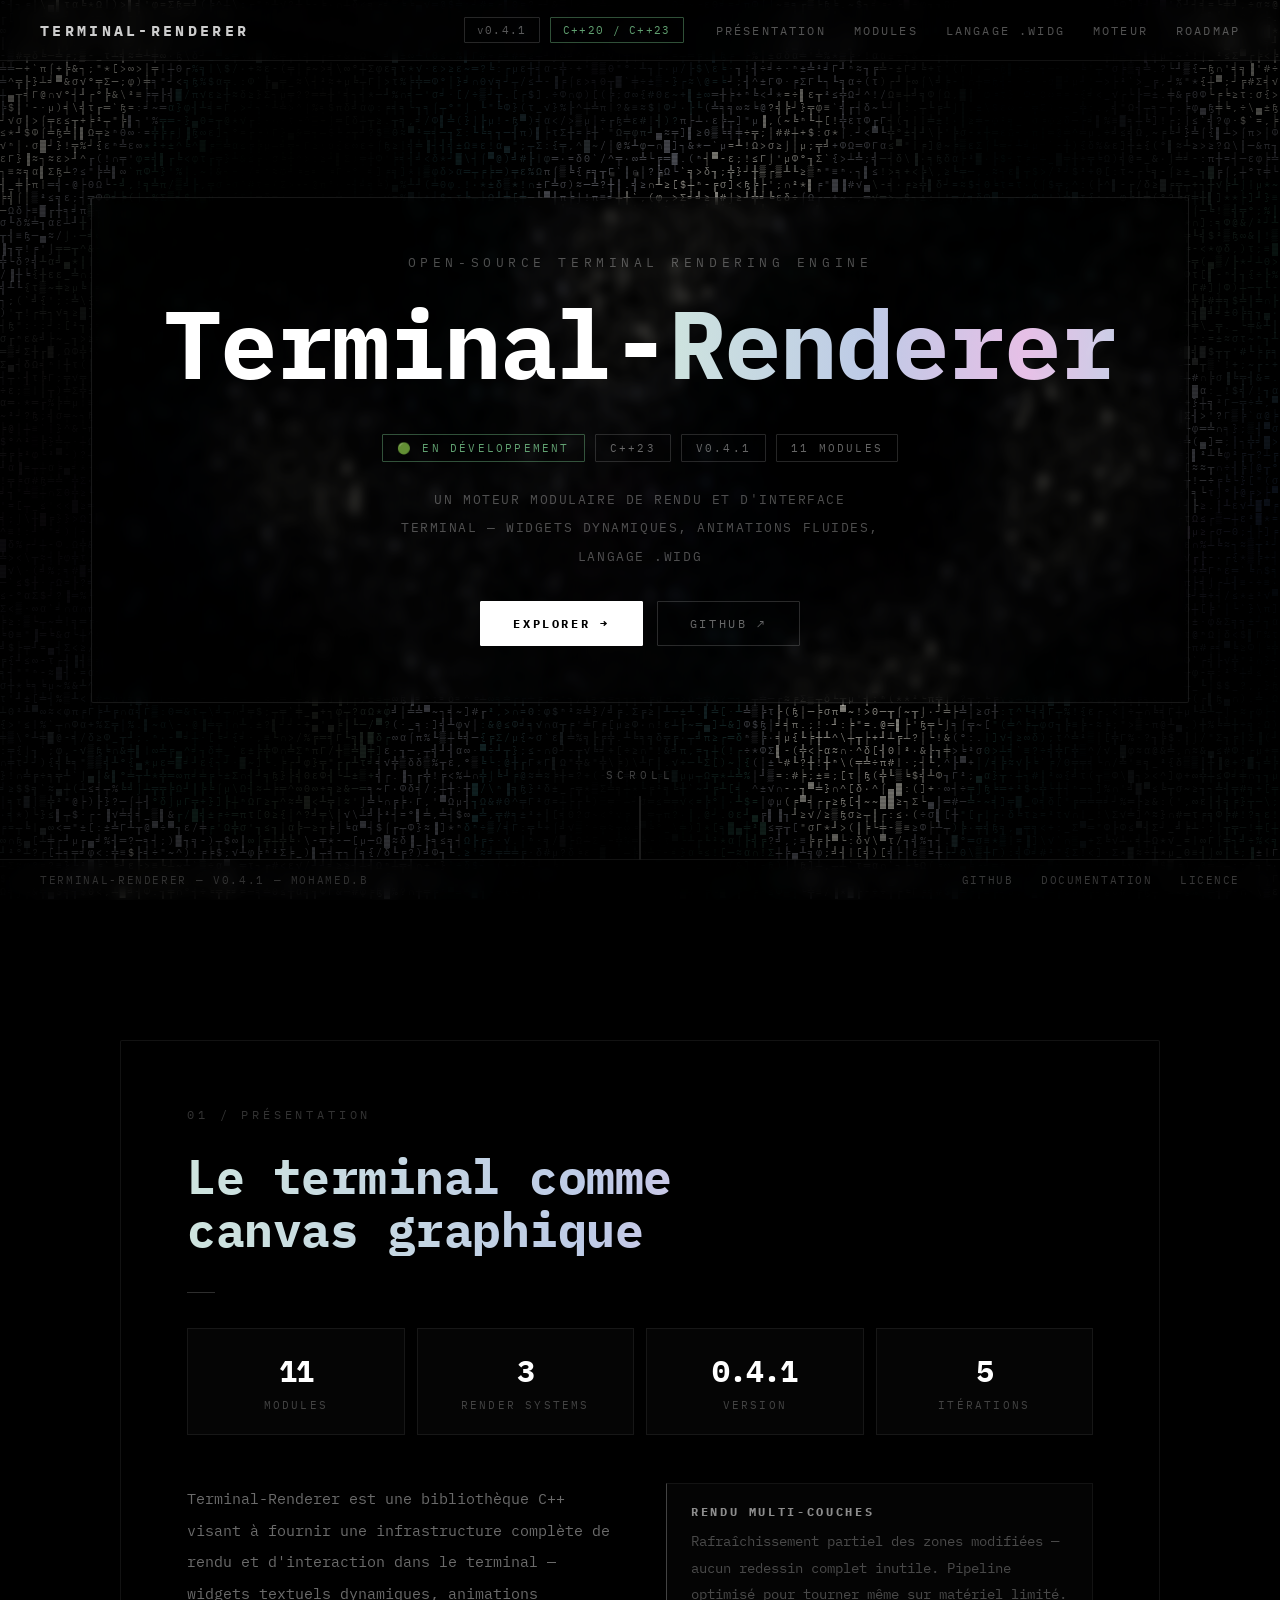
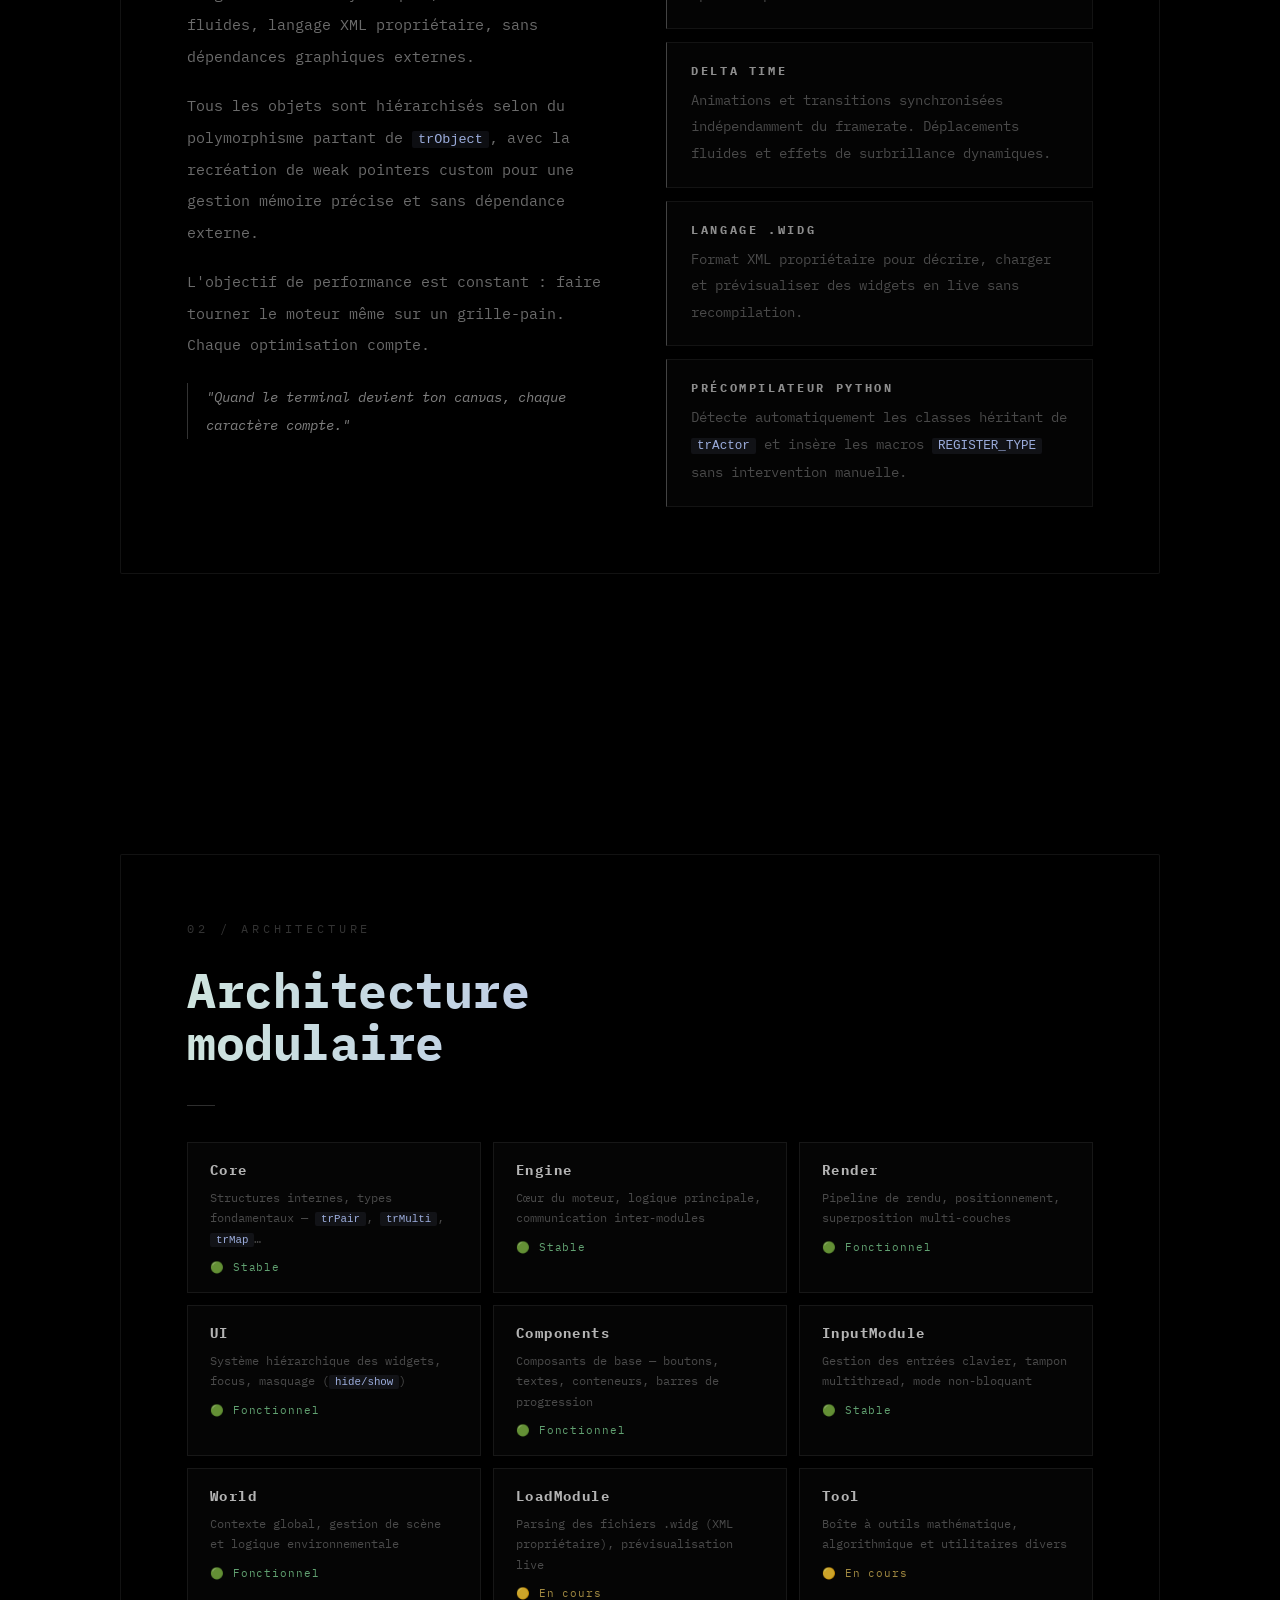
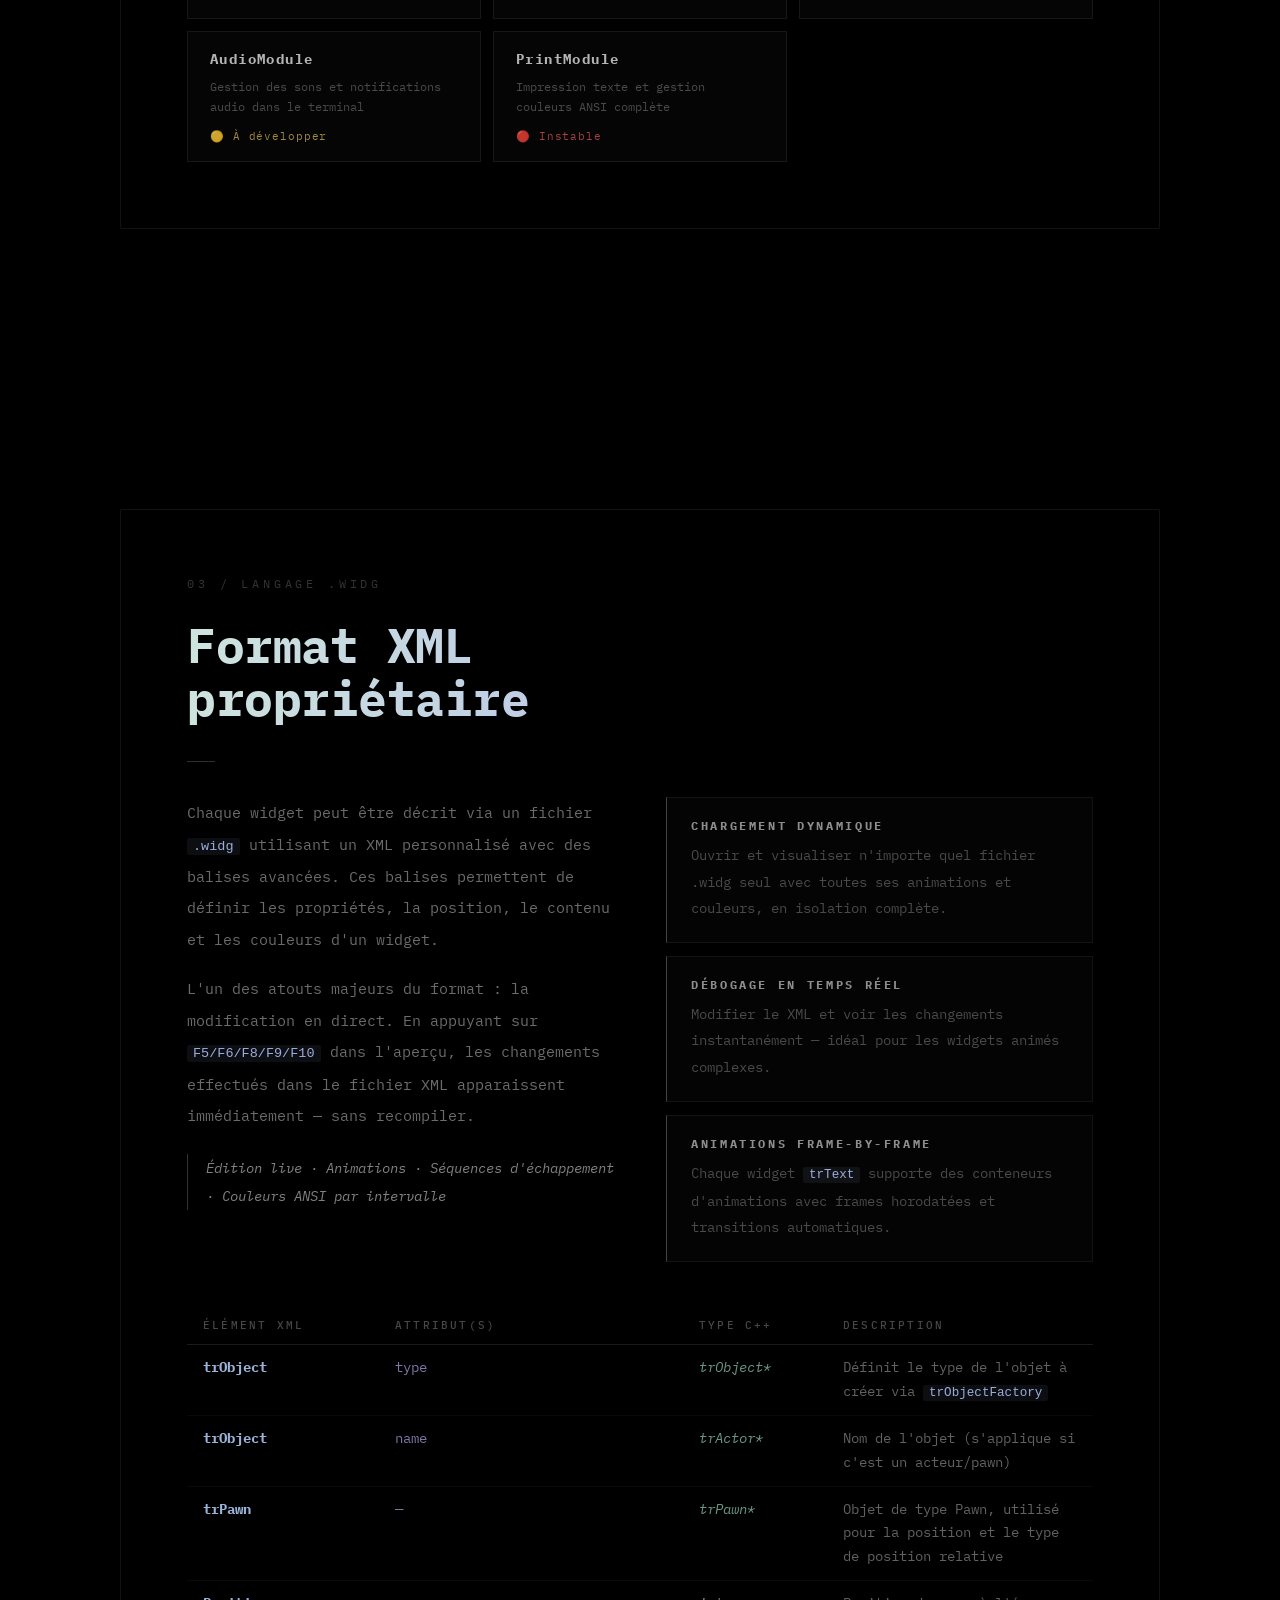
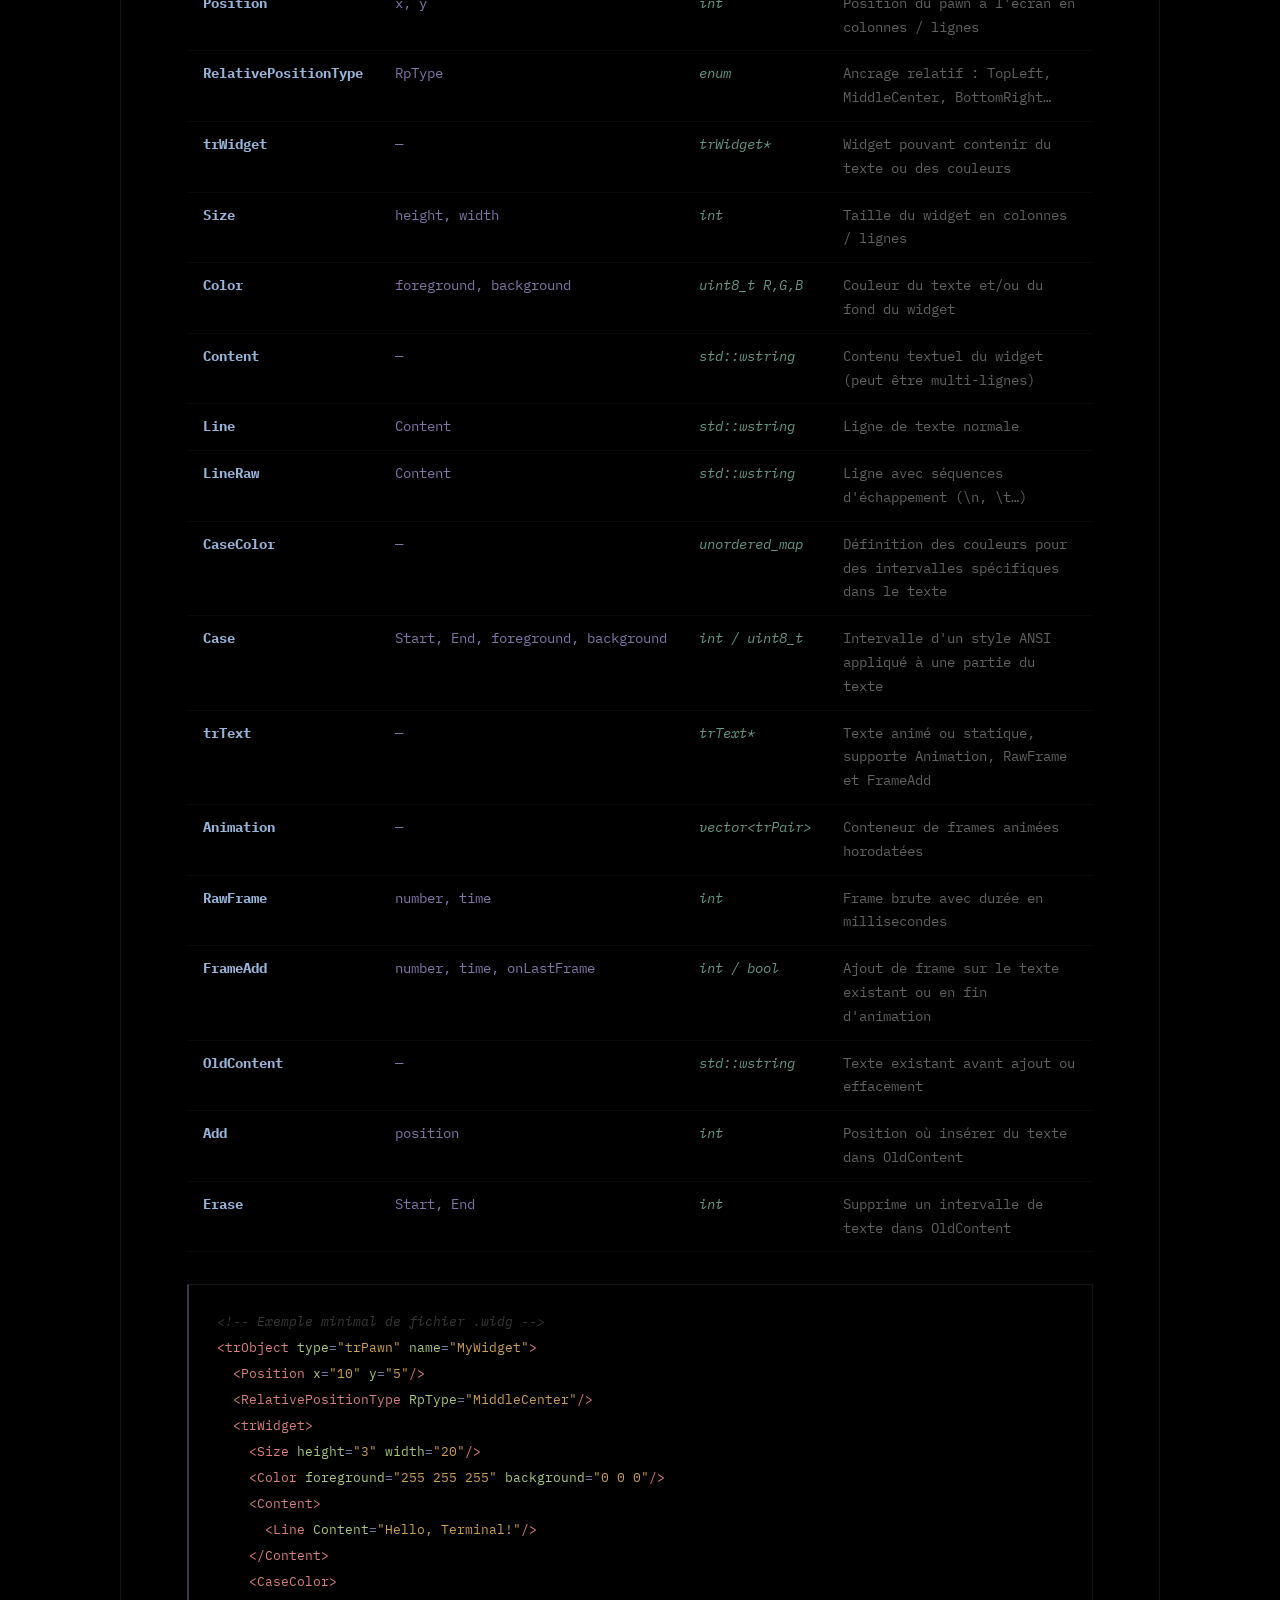
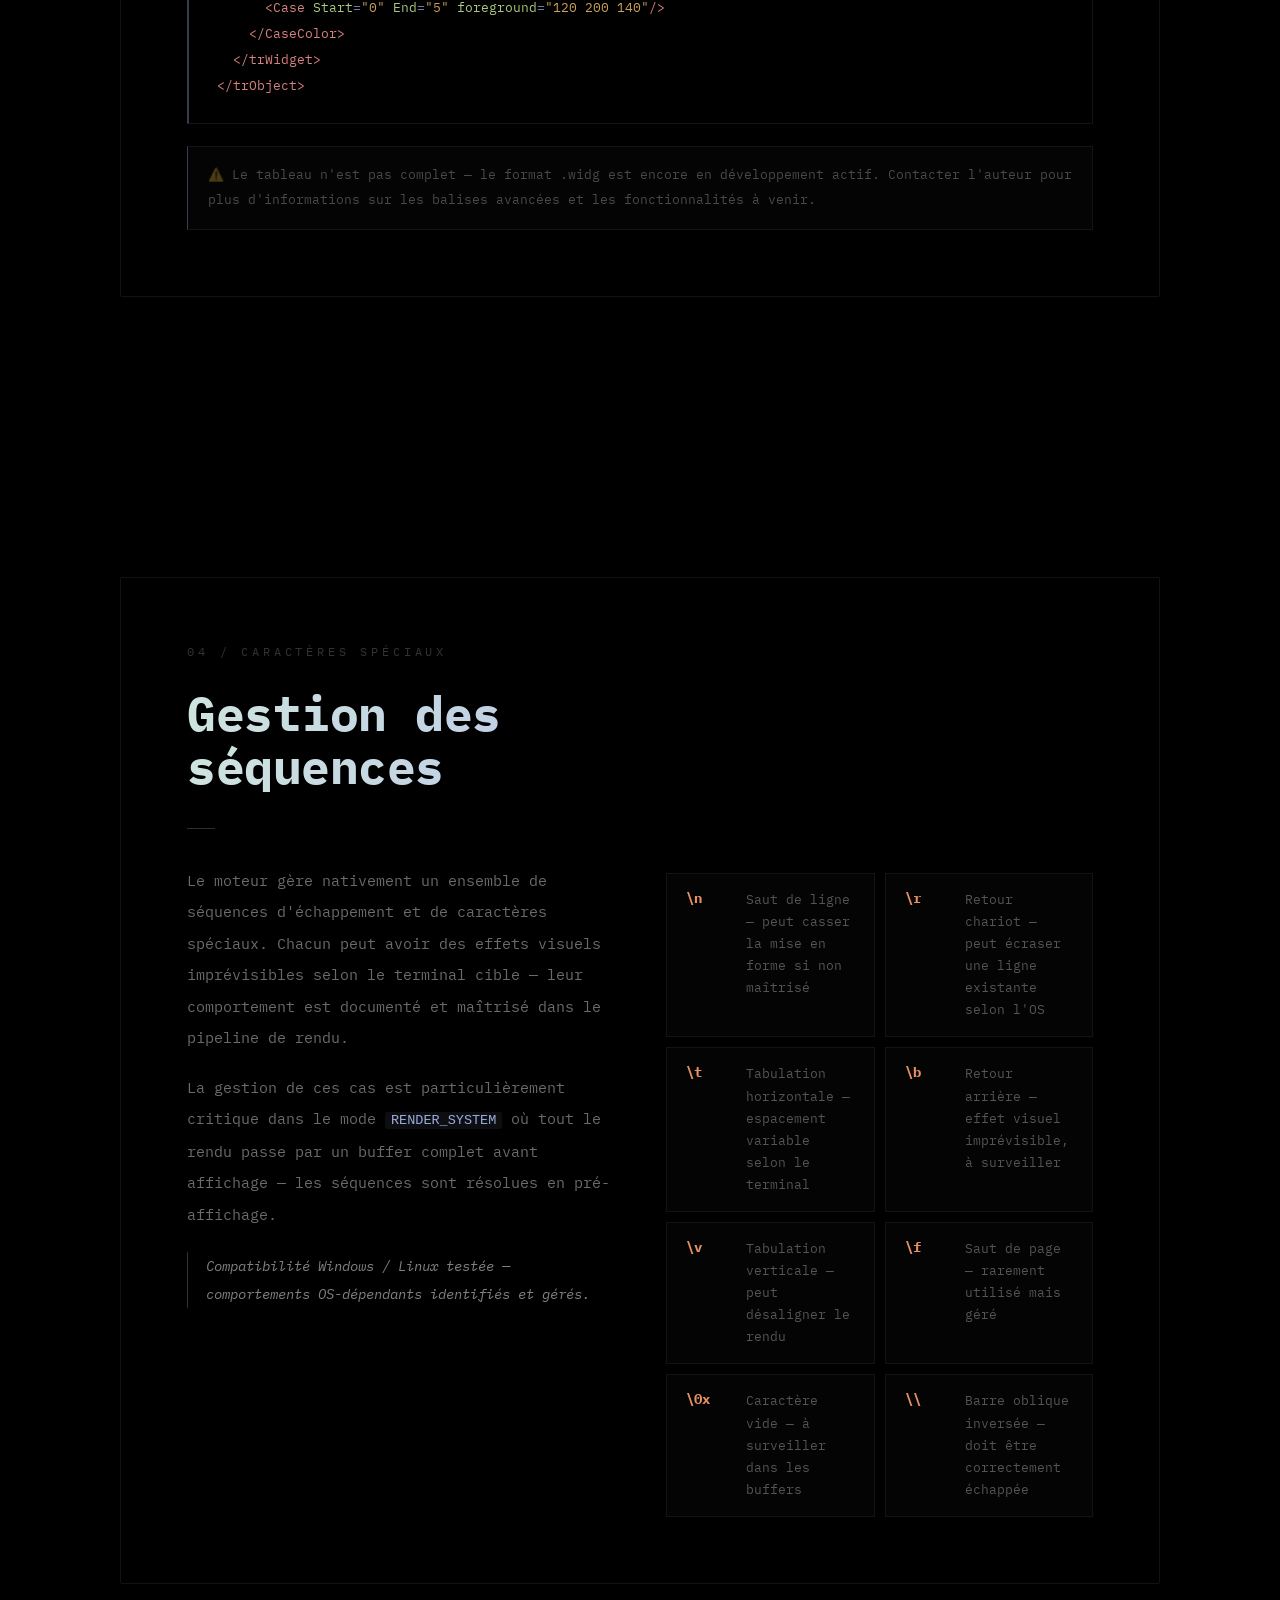
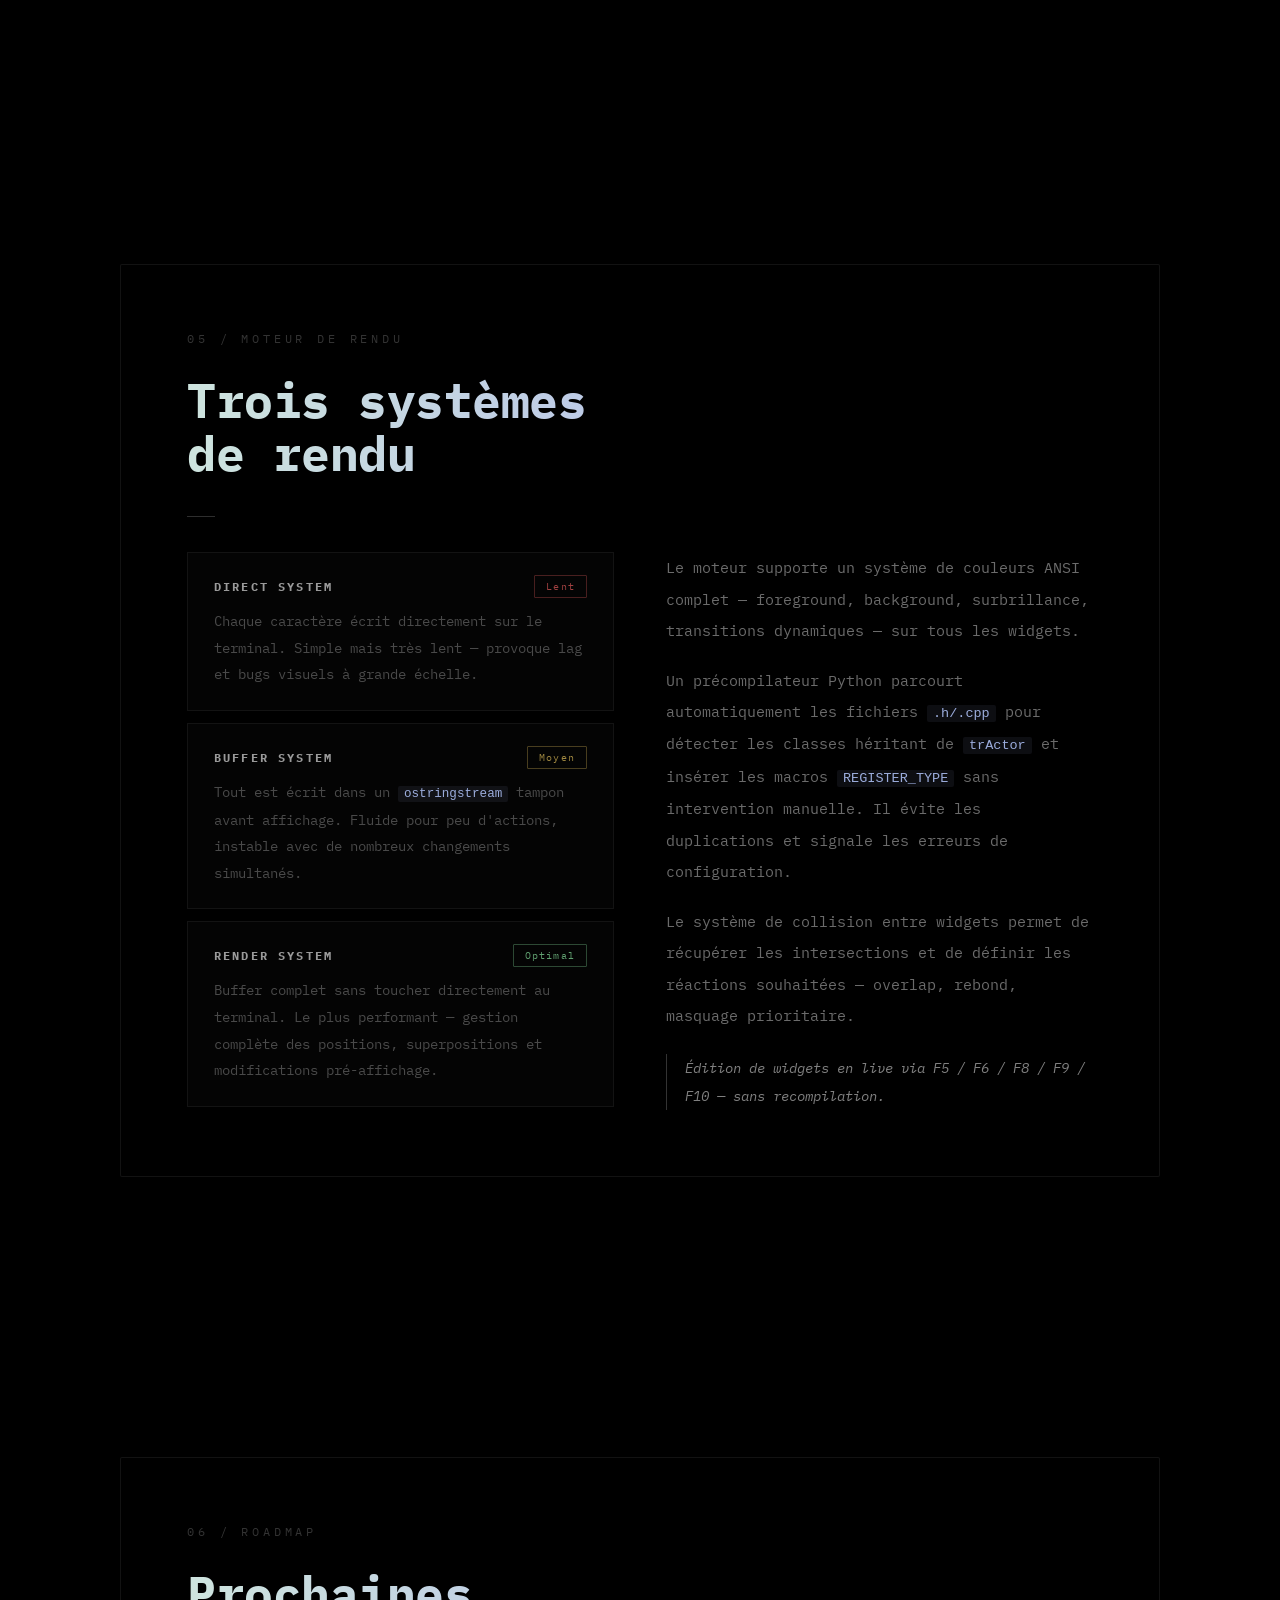
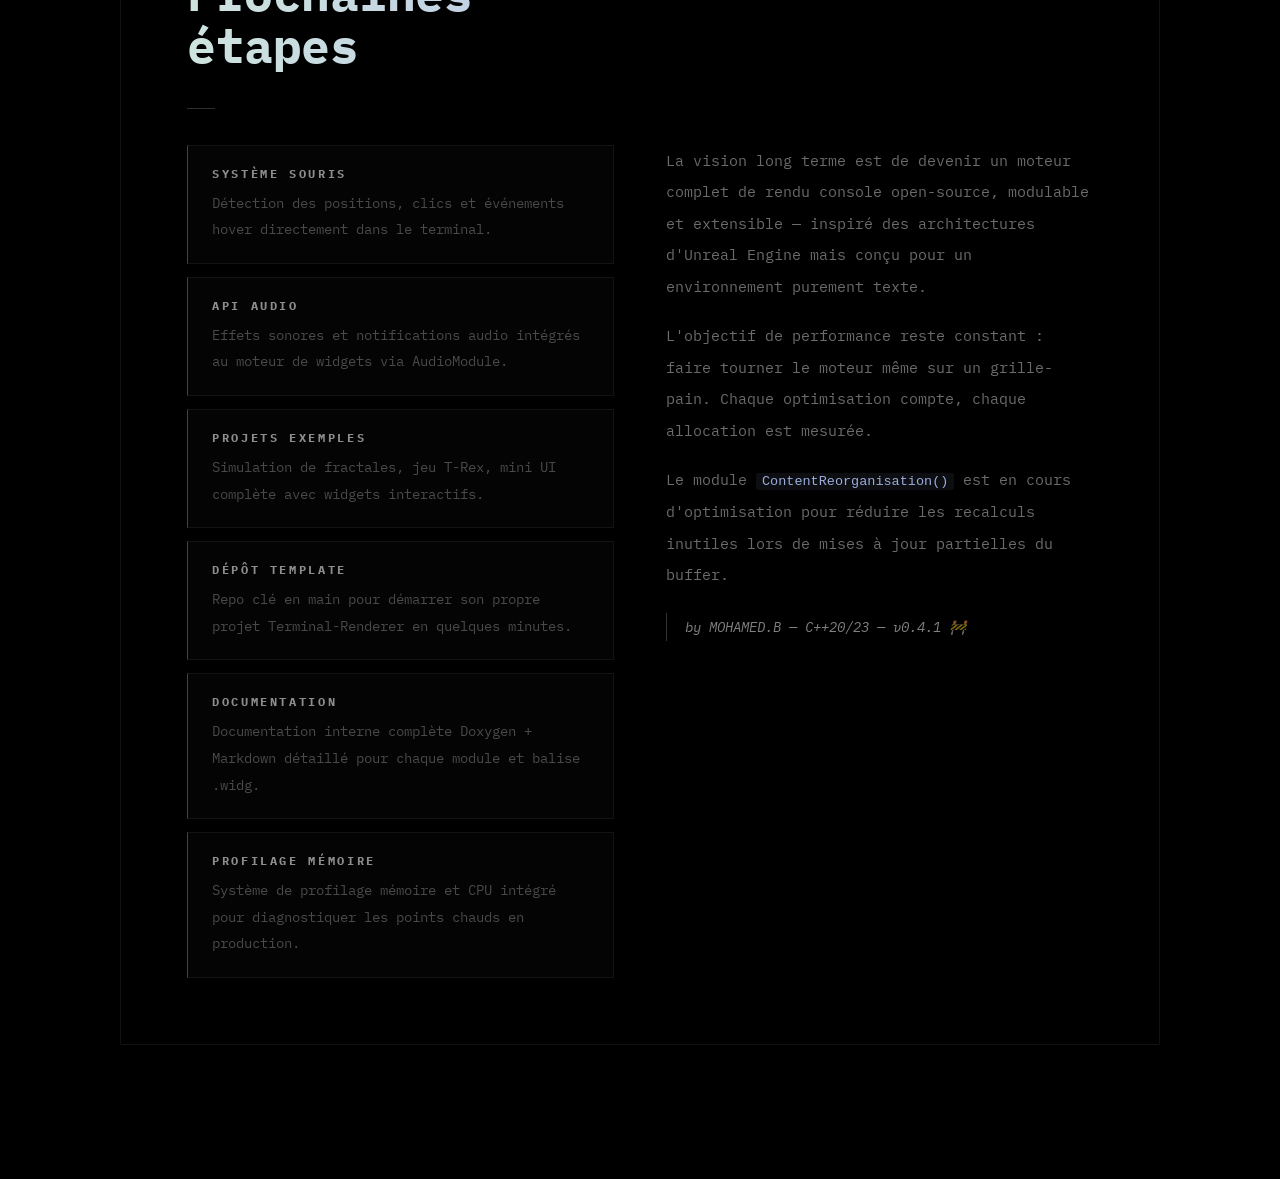
==== commit 0d664533: "Remove sample widgets, add T-Rex game header Remove numerous example widget/page assets and demo UI " ====
--- a/index.html
+++ b/index.html
@@ -19,7 +19,7 @@
     <div id="nav-logo">Terminal-Renderer</div>
     <div id="nav-right">
         <span class="nav-badge">v0.4.1</span>
-        <span class="nav-badge green">C++17 / C++20</span>
+        <span class="nav-badge green">C++20 / C++23</span>
         <div id="nav-links">
             <a class="nav-link" href="#about">Présentation</a>
             <a class="nav-link" href="#modules">Modules</a>
@@ -39,7 +39,7 @@
         </h1>
         <div id="hero-meta">
             <span class="meta-pill active">🟢 En développement</span>
-            <span class="meta-pill">C++17+</span>
+            <span class="meta-pill">C++23</span>
             <span class="meta-pill">v0.4.1</span>
             <span class="meta-pill">11 Modules</span>
         </div>
@@ -272,7 +272,7 @@
                     <p>La vision long terme est de devenir un moteur complet de rendu console open-source, modulable et extensible — inspiré des architectures d'Unreal Engine mais conçu pour un environnement purement texte.</p>
                     <p>L'objectif de performance reste constant : faire tourner le moteur même sur un grille-pain. Chaque optimisation compte, chaque allocation est mesurée.</p>
                     <p>Le module <code>ContentReorganisation()</code> est en cours d'optimisation pour réduire les recalculs inutiles lors de mises à jour partielles du buffer.</p>
-                    <div class="retro-quote">by MOHAMED.B — C++17/20 — v0.4.1 🚧</div>
+                    <div class="retro-quote">by MOHAMED.B — C++20/23 — v0.4.1 🚧</div>
                 </div>
             </div>
         </div>
--- a/style.css
+++ b/style.css
@@ -38,12 +38,12 @@
 .shimmer-text {
     background: linear-gradient(
         92deg,
-        rgba(255, 255, 255, 0.95)  0%,
+        rgba(217, 240, 234, 0.95)  0%,
         rgba(210, 225, 255, 0.90) 22%,
-        rgba(255, 215, 255, 0.90) 40%,
+        rgba(255, 212, 255, 0.9) 40%,
         rgba(200, 240, 255, 0.90) 58%,
         rgba(255, 225, 200, 0.90) 76%,
-        rgba(255, 255, 255, 0.95) 100%
+        rgba(217, 240, 234, 0.95) 100%
     );
     background-size: 200% auto;
     -webkit-background-clip: text;
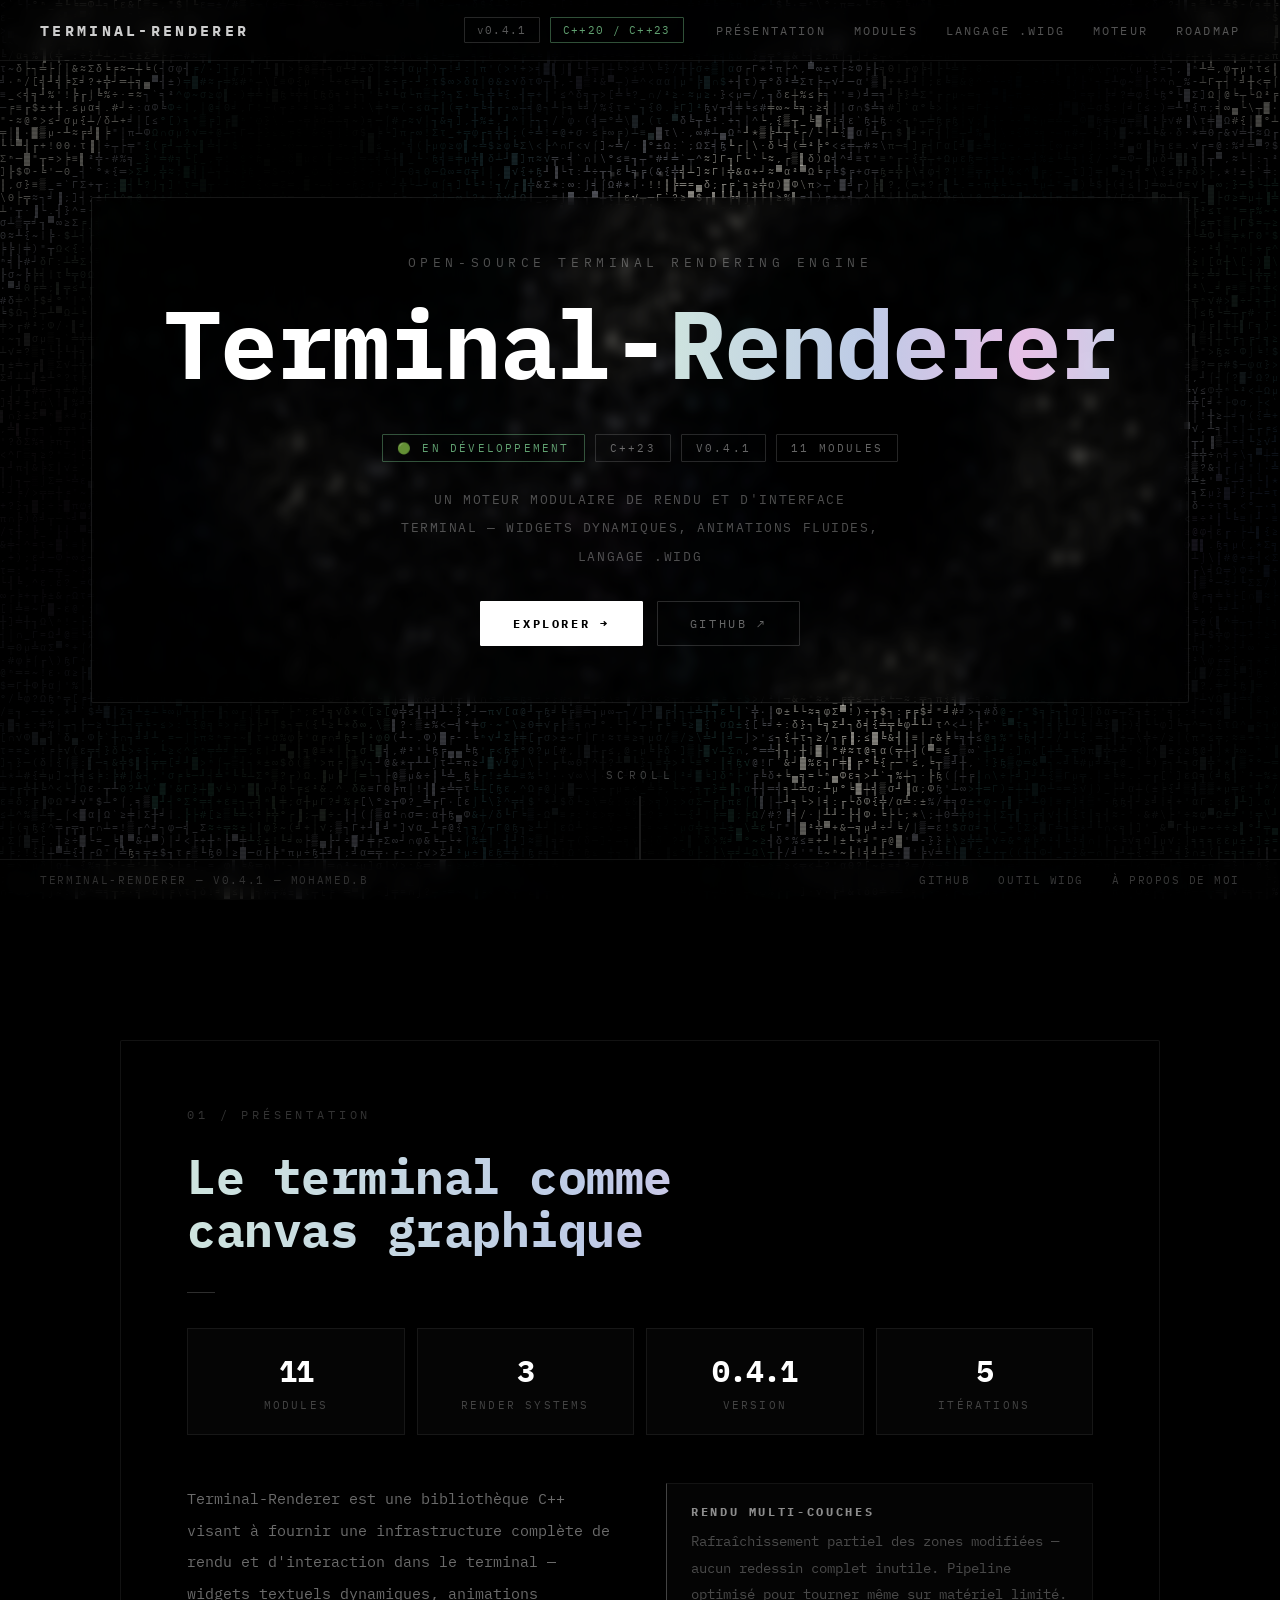
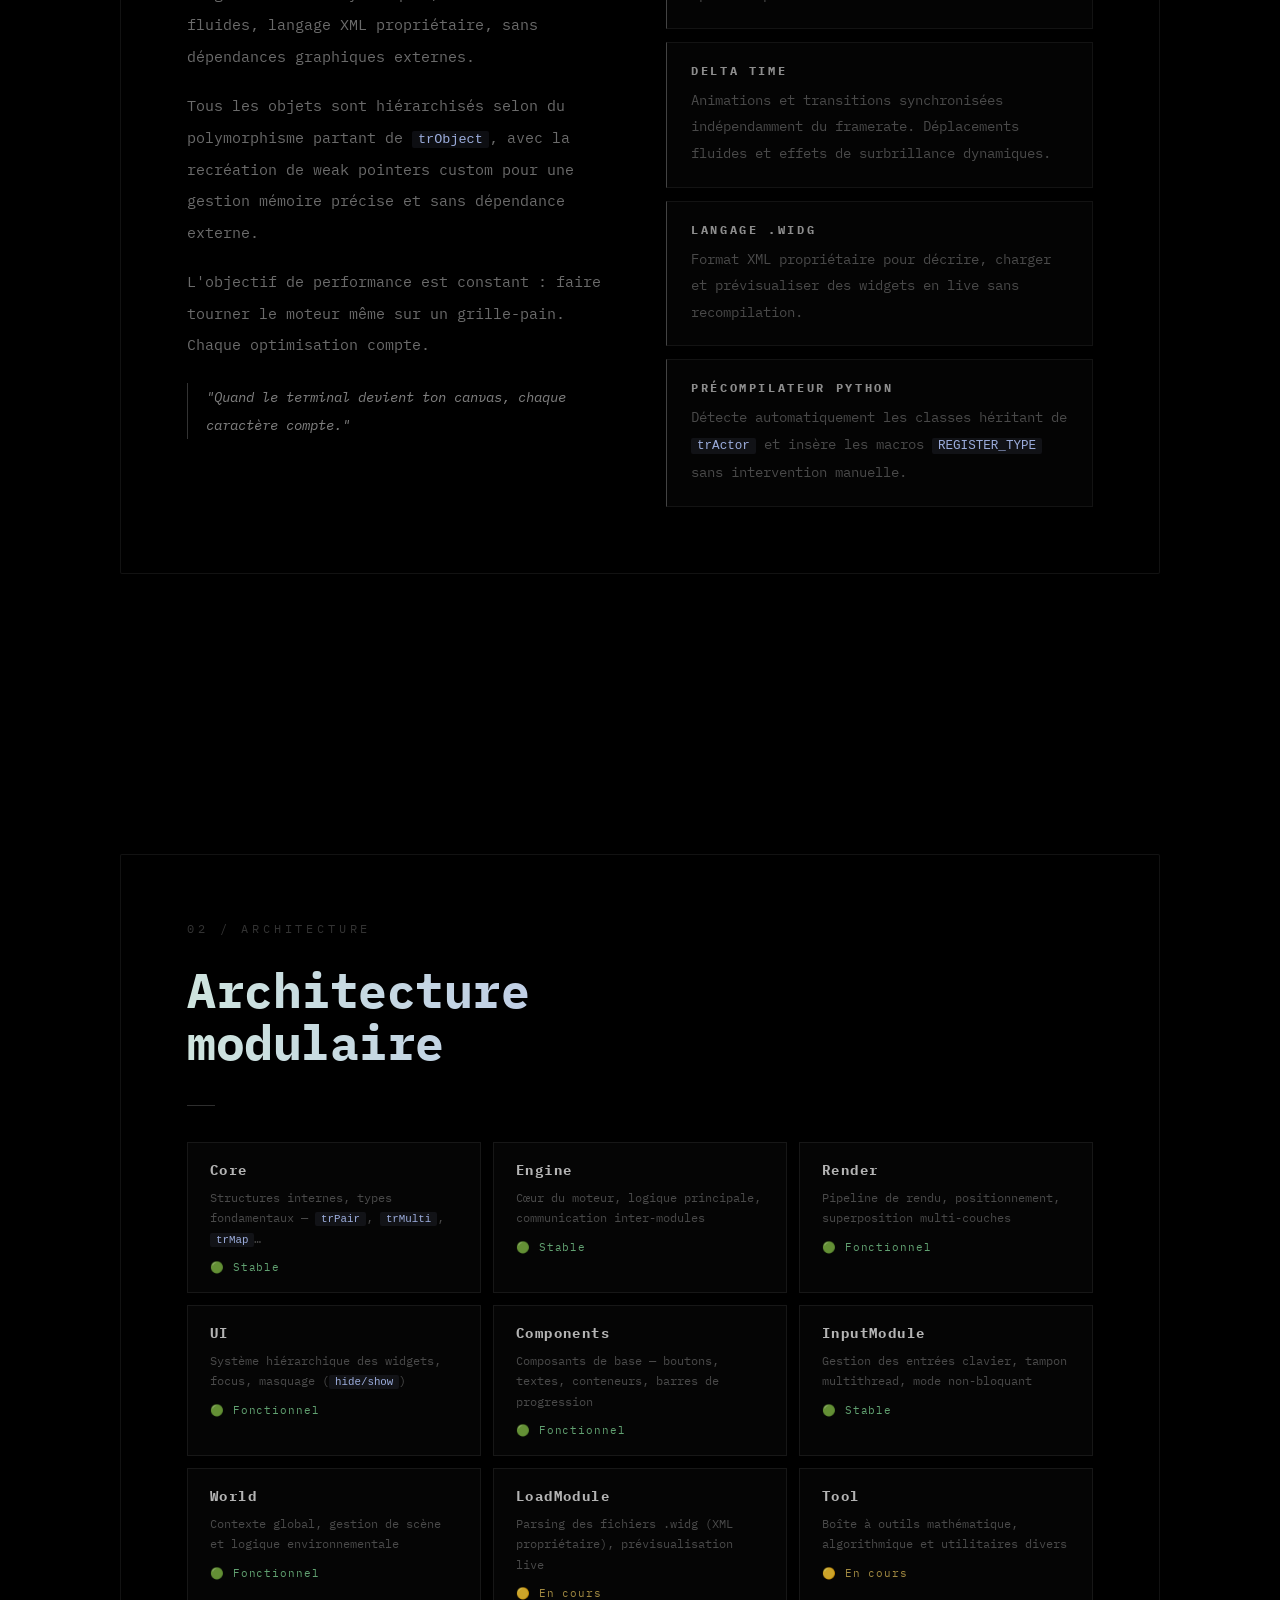
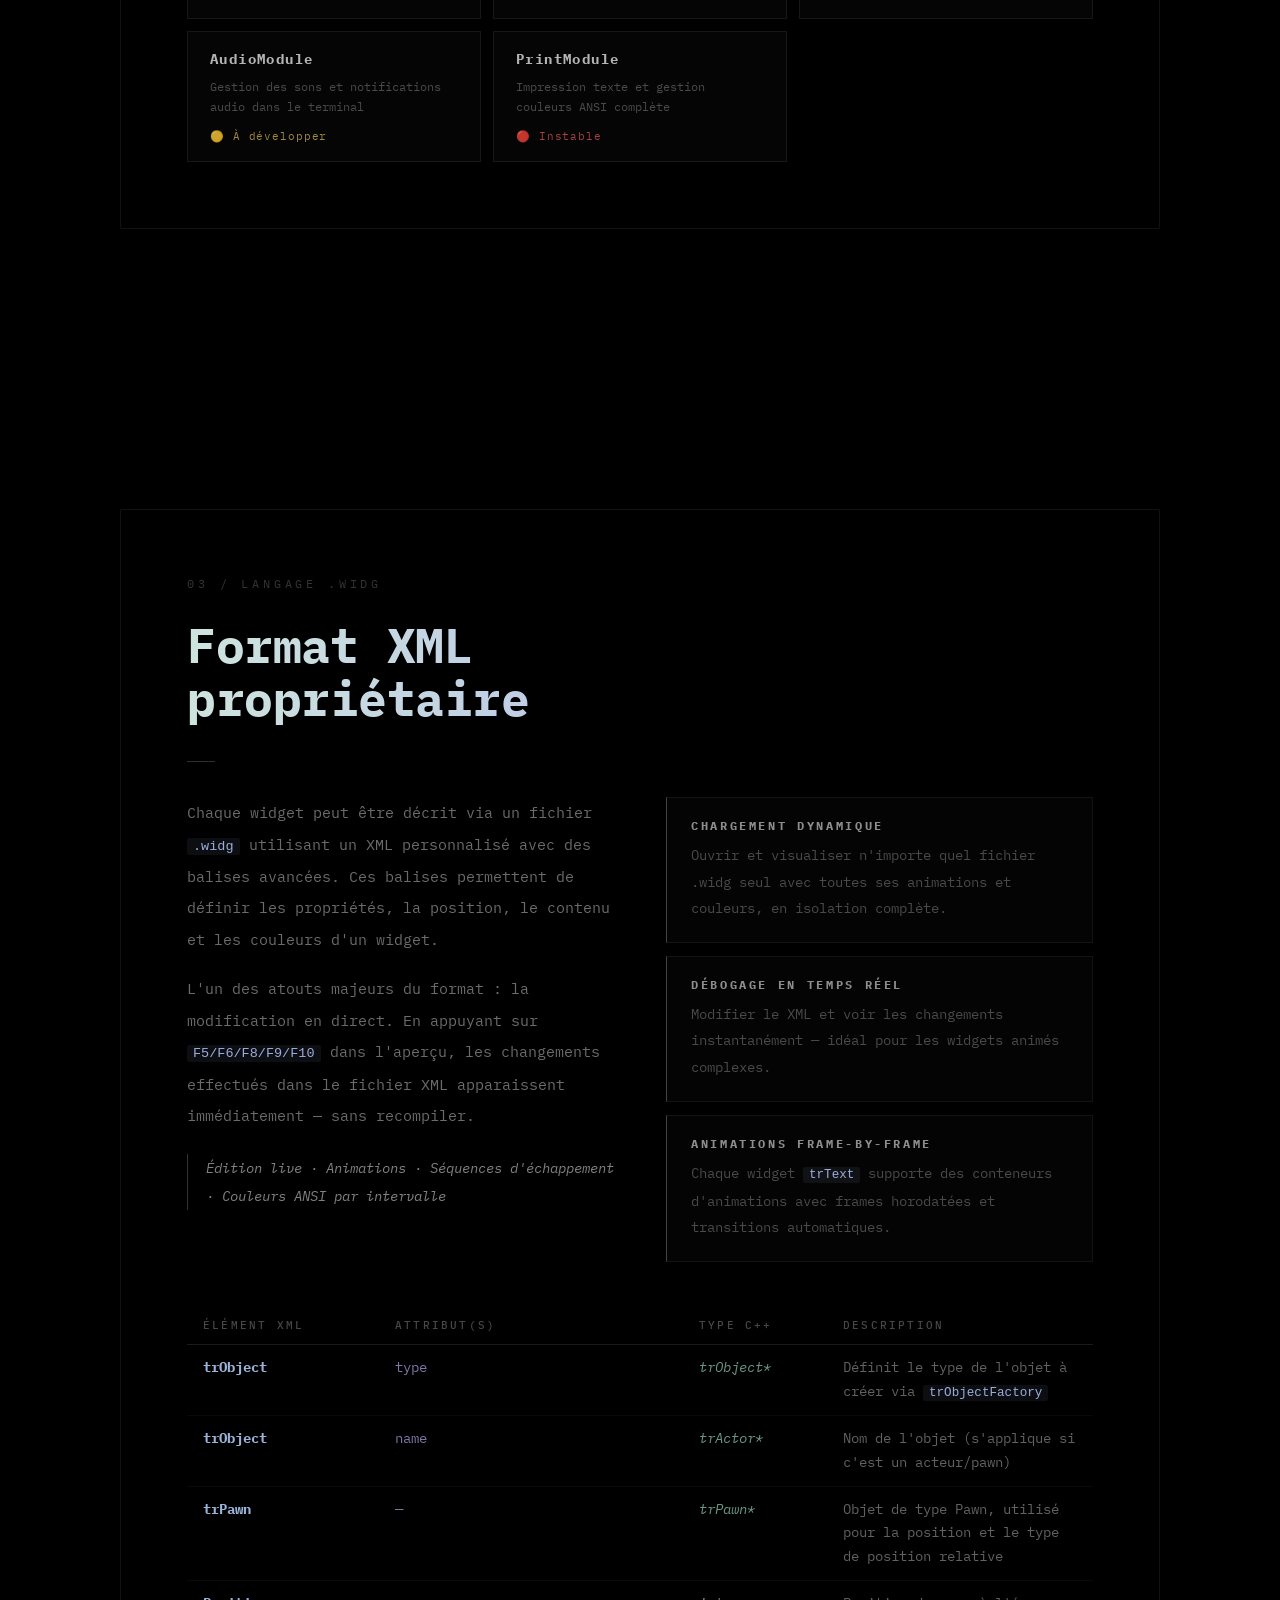
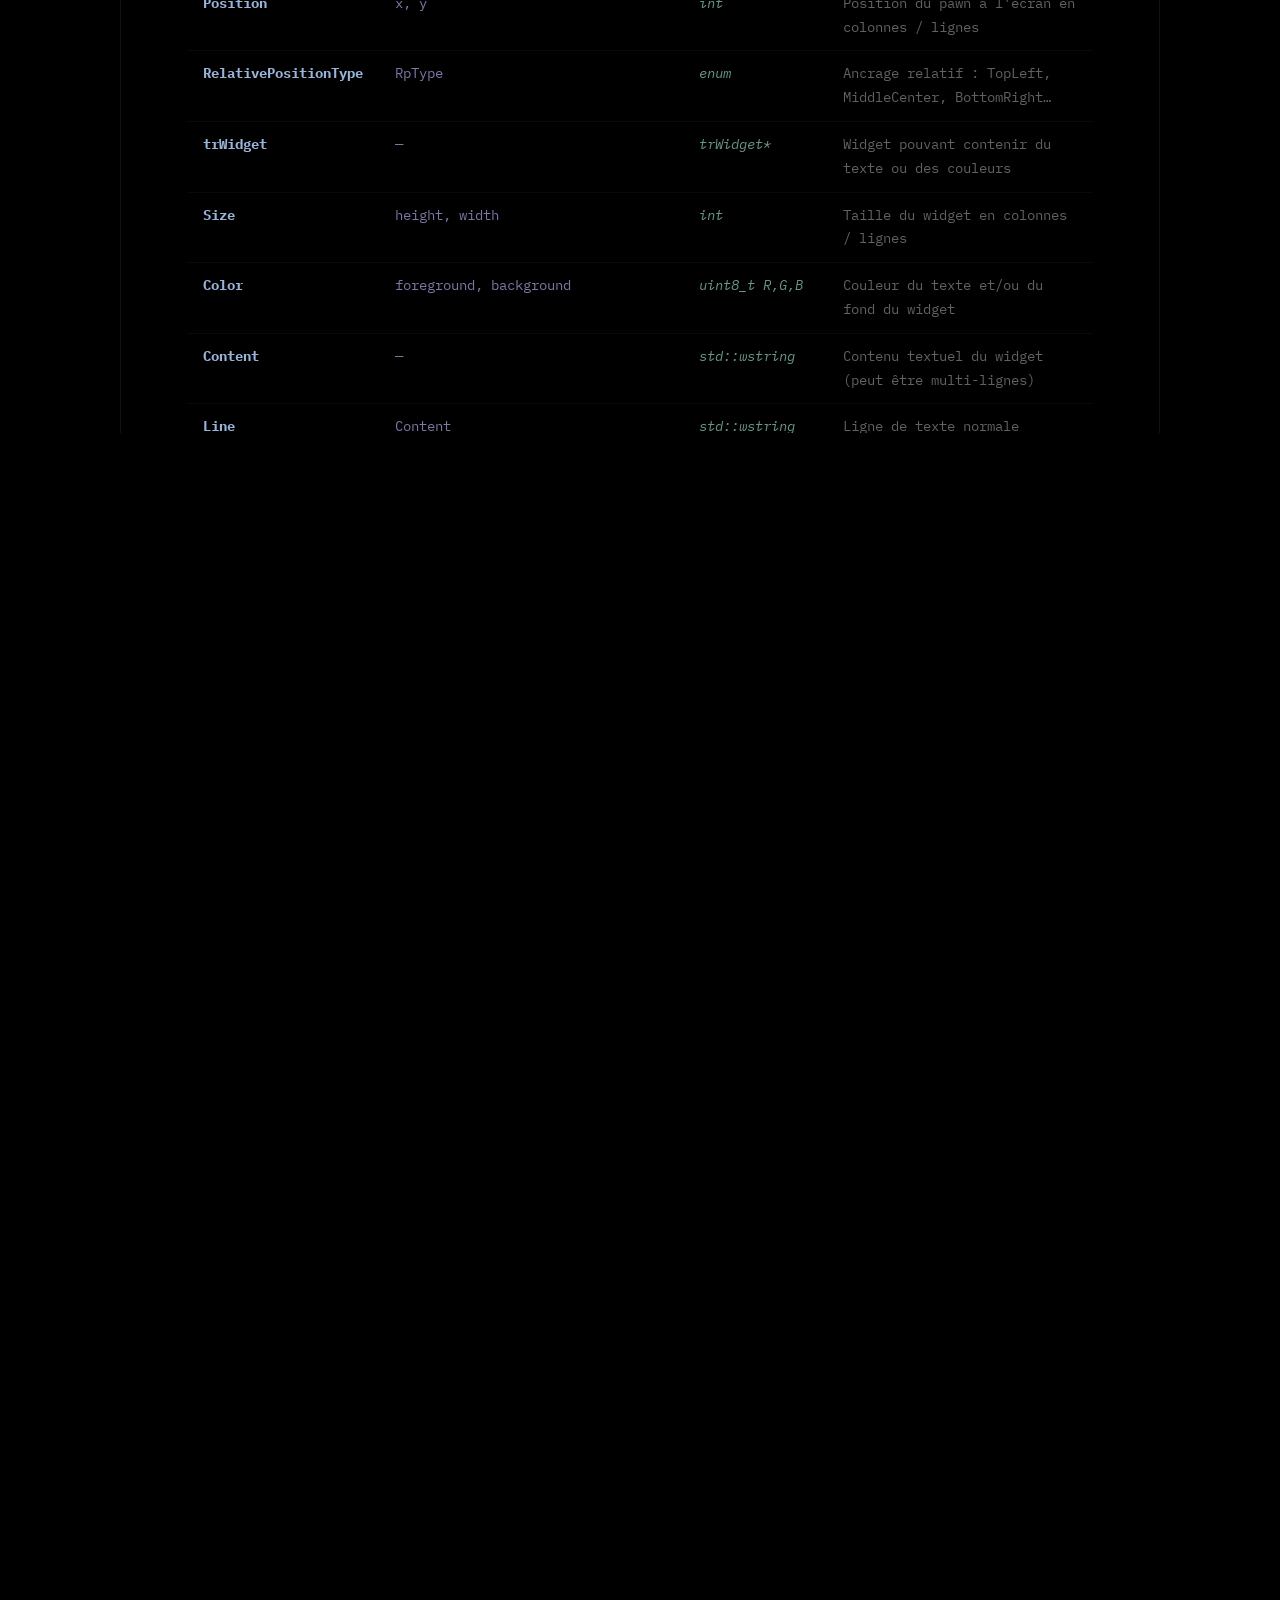
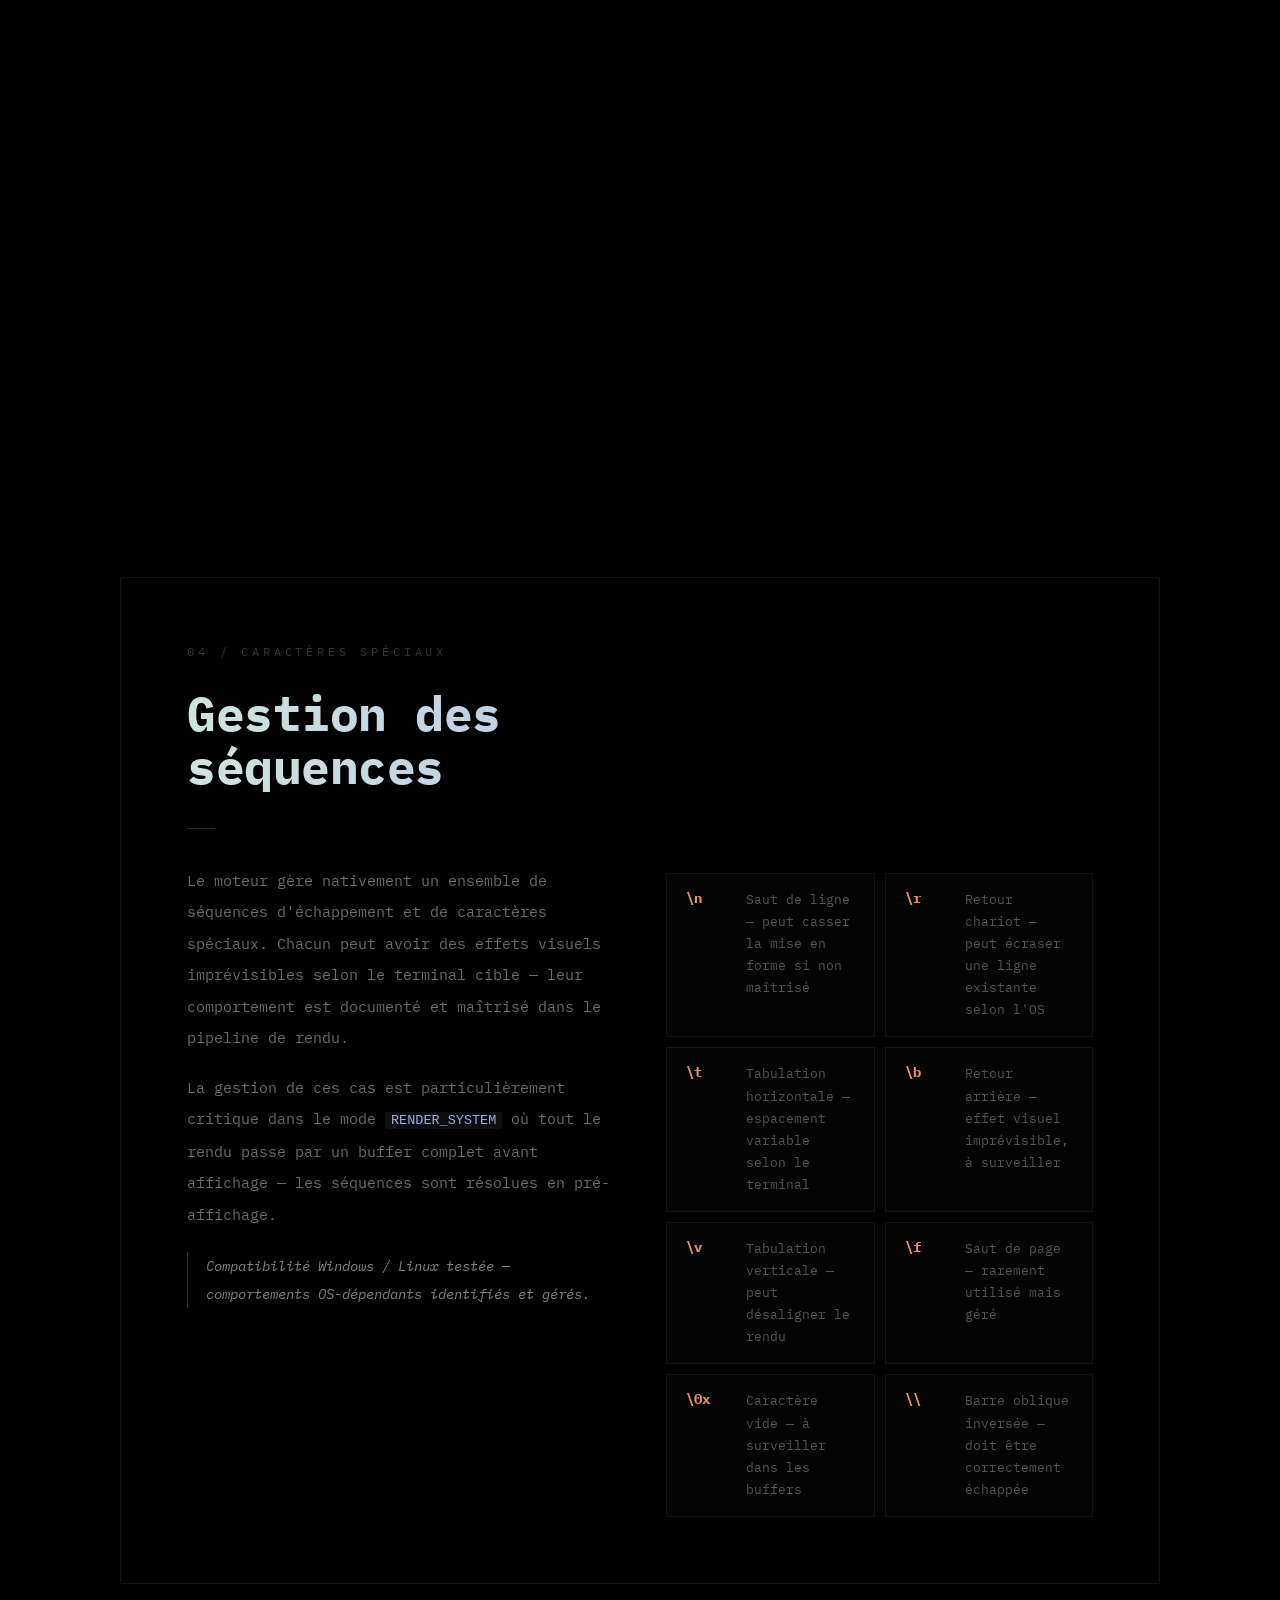
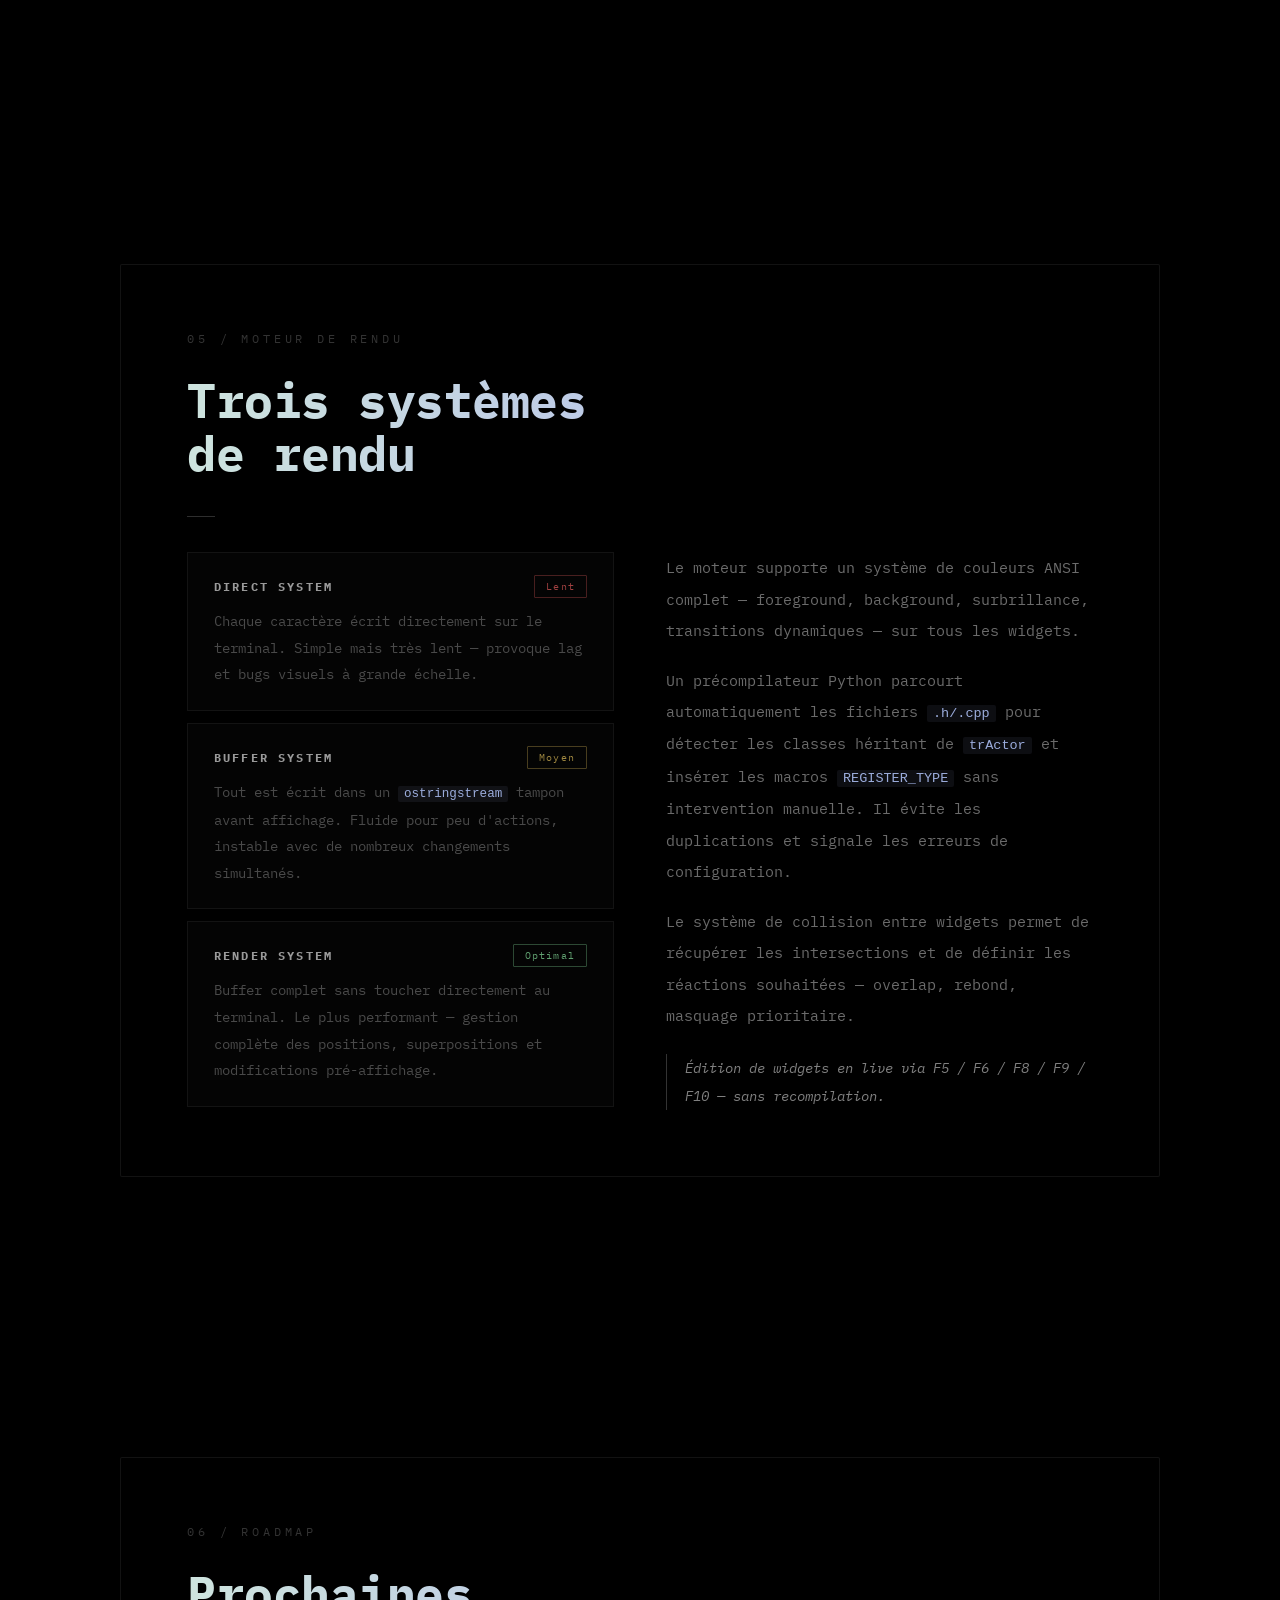
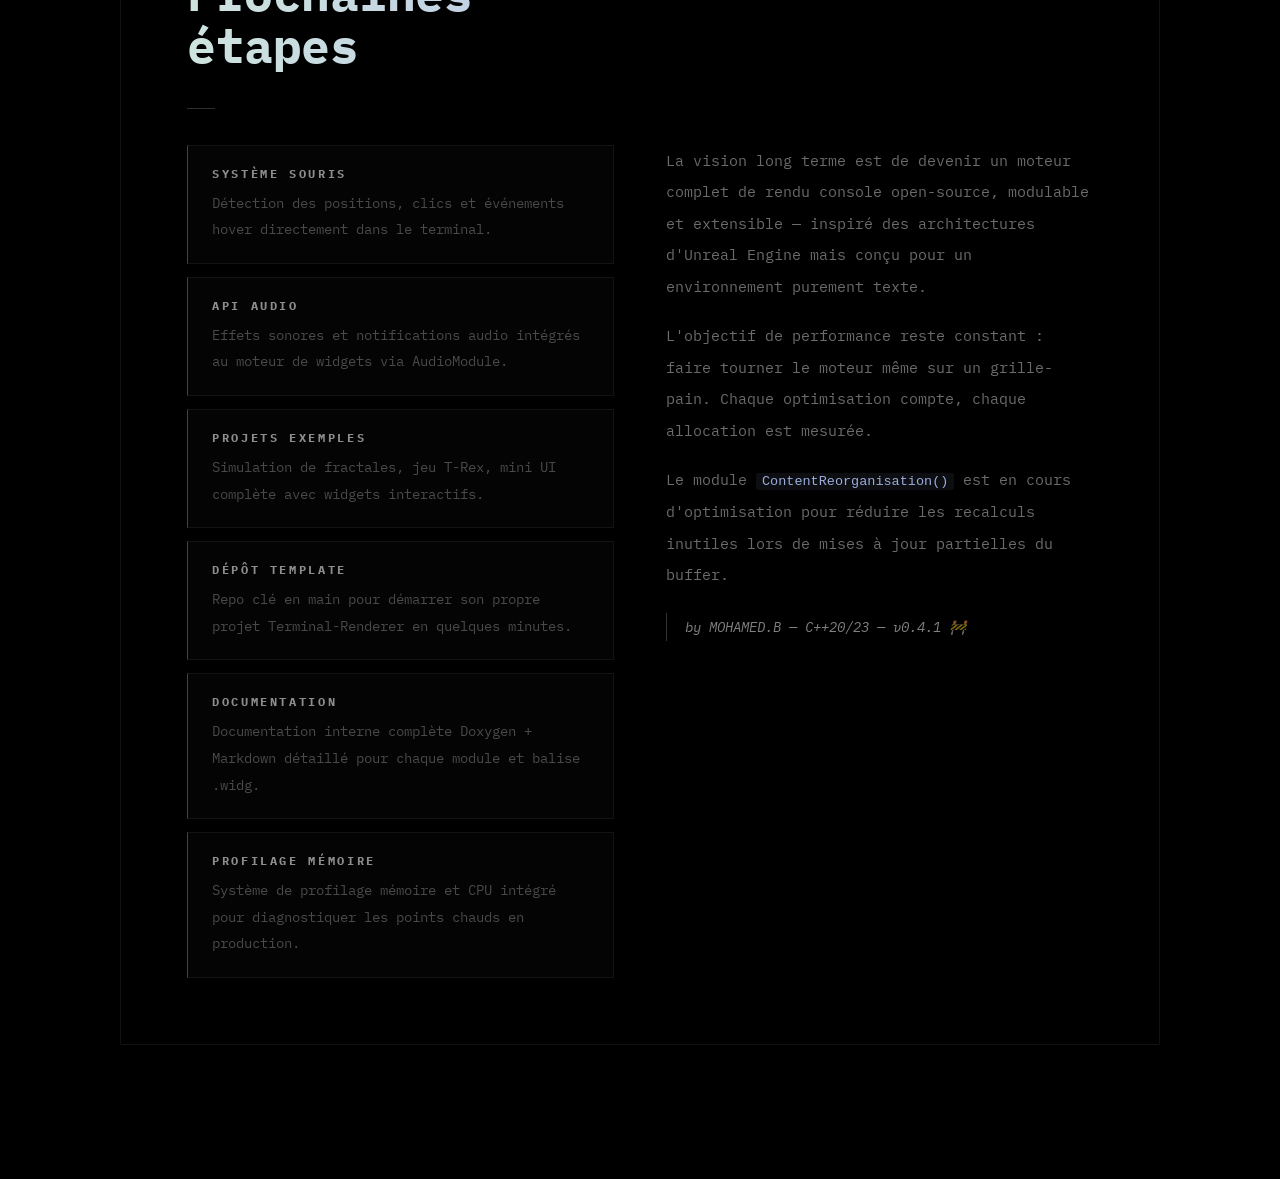
==== commit 123da326: "Add documentation viewer/editor and .widg tools Add a new documentation/application page (doc.html) " ====
--- a/index.html
+++ b/index.html
@@ -286,11 +286,11 @@
     <span class="bottom-left">Terminal-Renderer — v0.4.1 — MOHAMED.B</span>
     <div class="bottom-links">
         <a class="bottom-link" href="https://github.com/RydeProgramation/Terminal-Renderer">GitHub</a>
-        <a class="bottom-link" href="#">Documentation</a>
-        <a class="bottom-link" href="#">Licence</a>
+        <a class="bottom-link" href="doc.html">OUTIL WIDG</a>
+        <a class="bottom-link" href="about.html">À propos de moi</a>
     </div>
 </div>
 
 <script src="script.js"></script>
 </body>
-</html>
+</html>
--- a/style.css
+++ b/style.css
@@ -549,4 +549,4 @@
     #hero-title     { font-size: clamp(36px, 10vw, 60px); }
     #hero-card      { padding: 28px 14px; }
     .stats-row      { grid-template-columns: repeat(2, 1fr); }
-}
+}
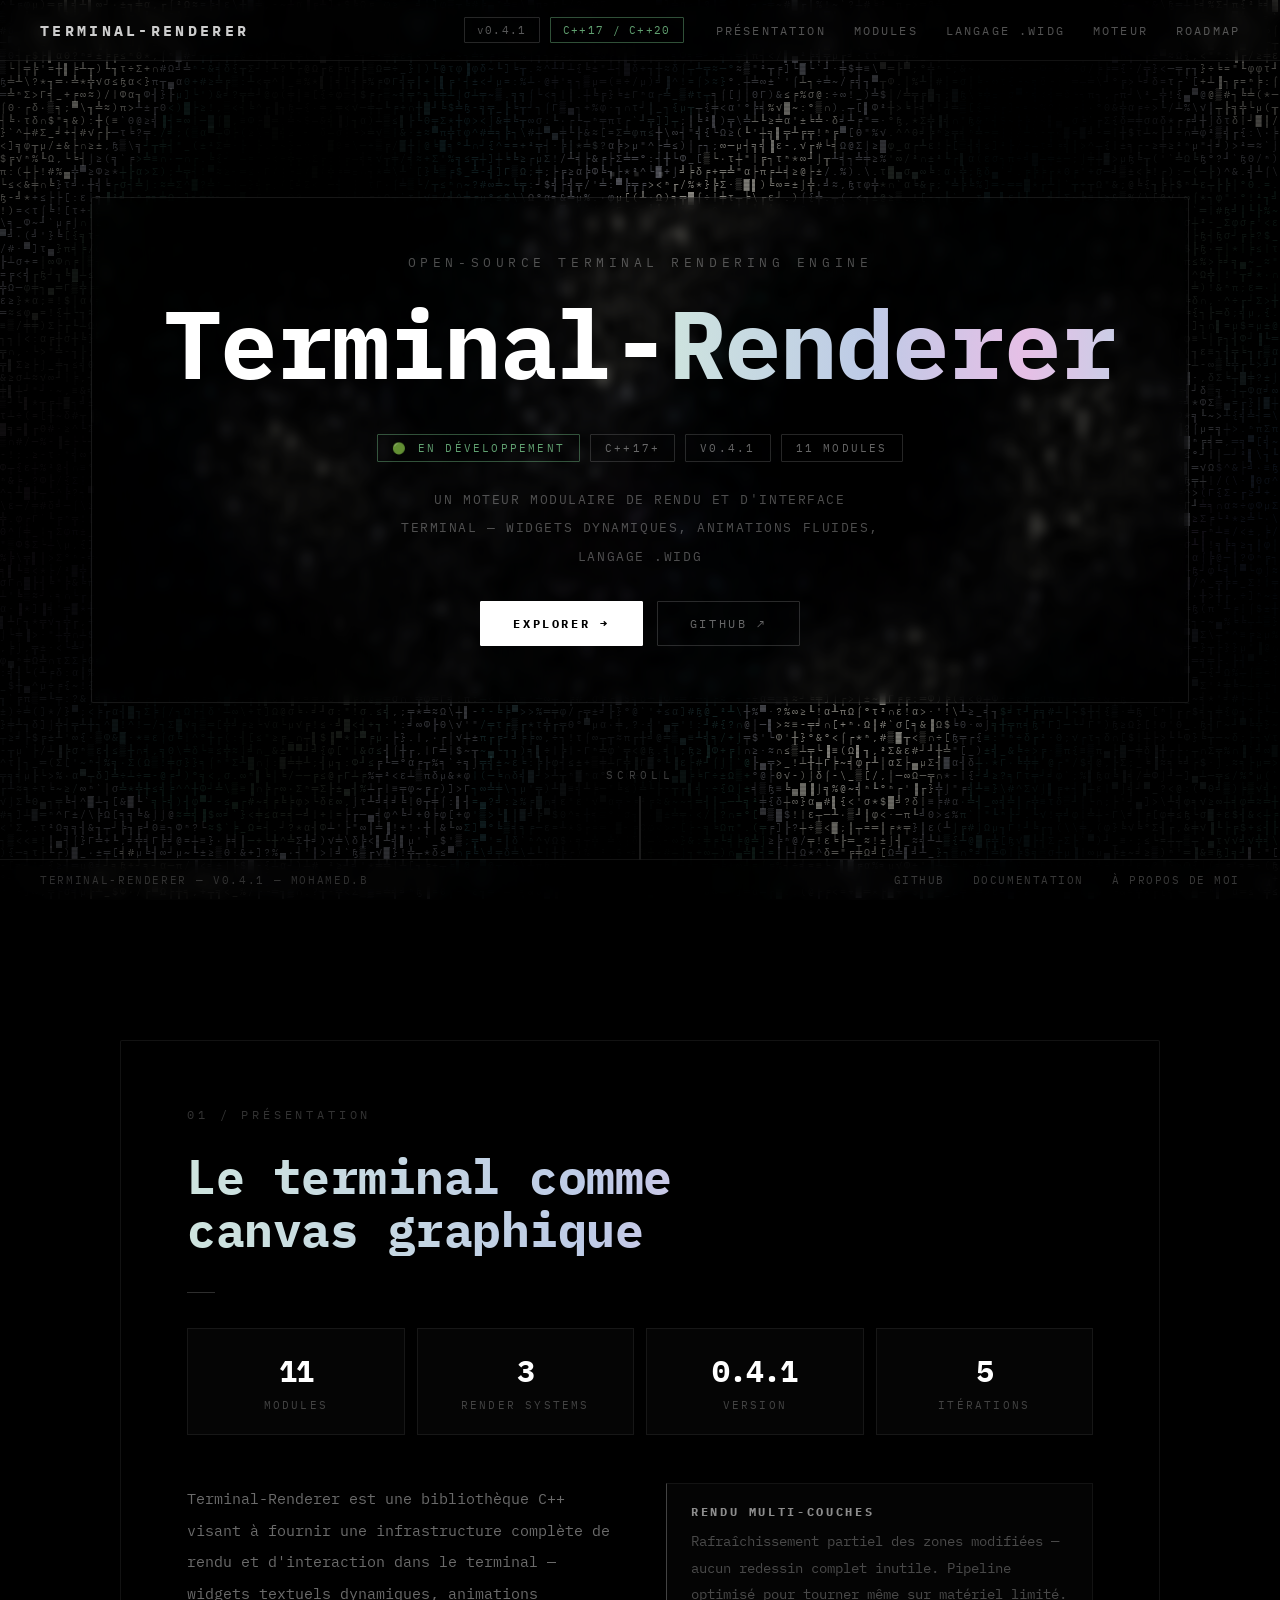
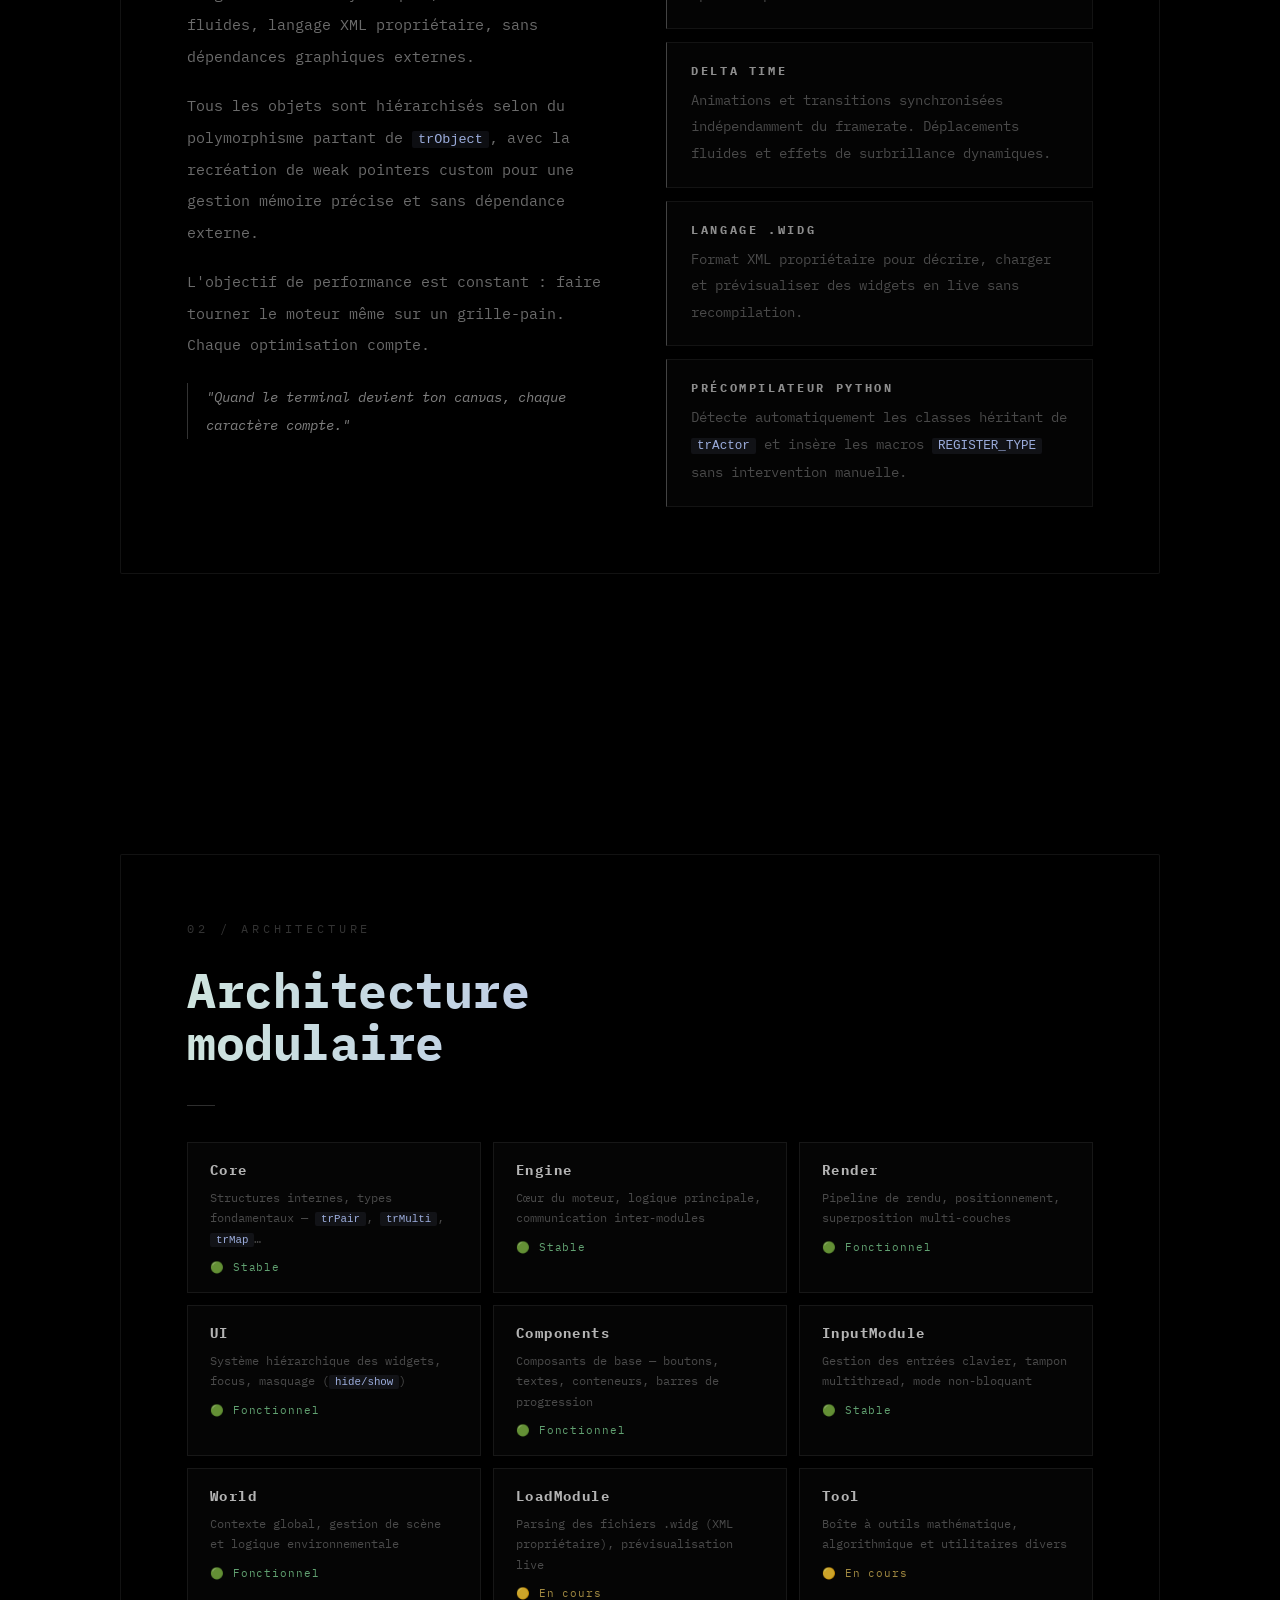
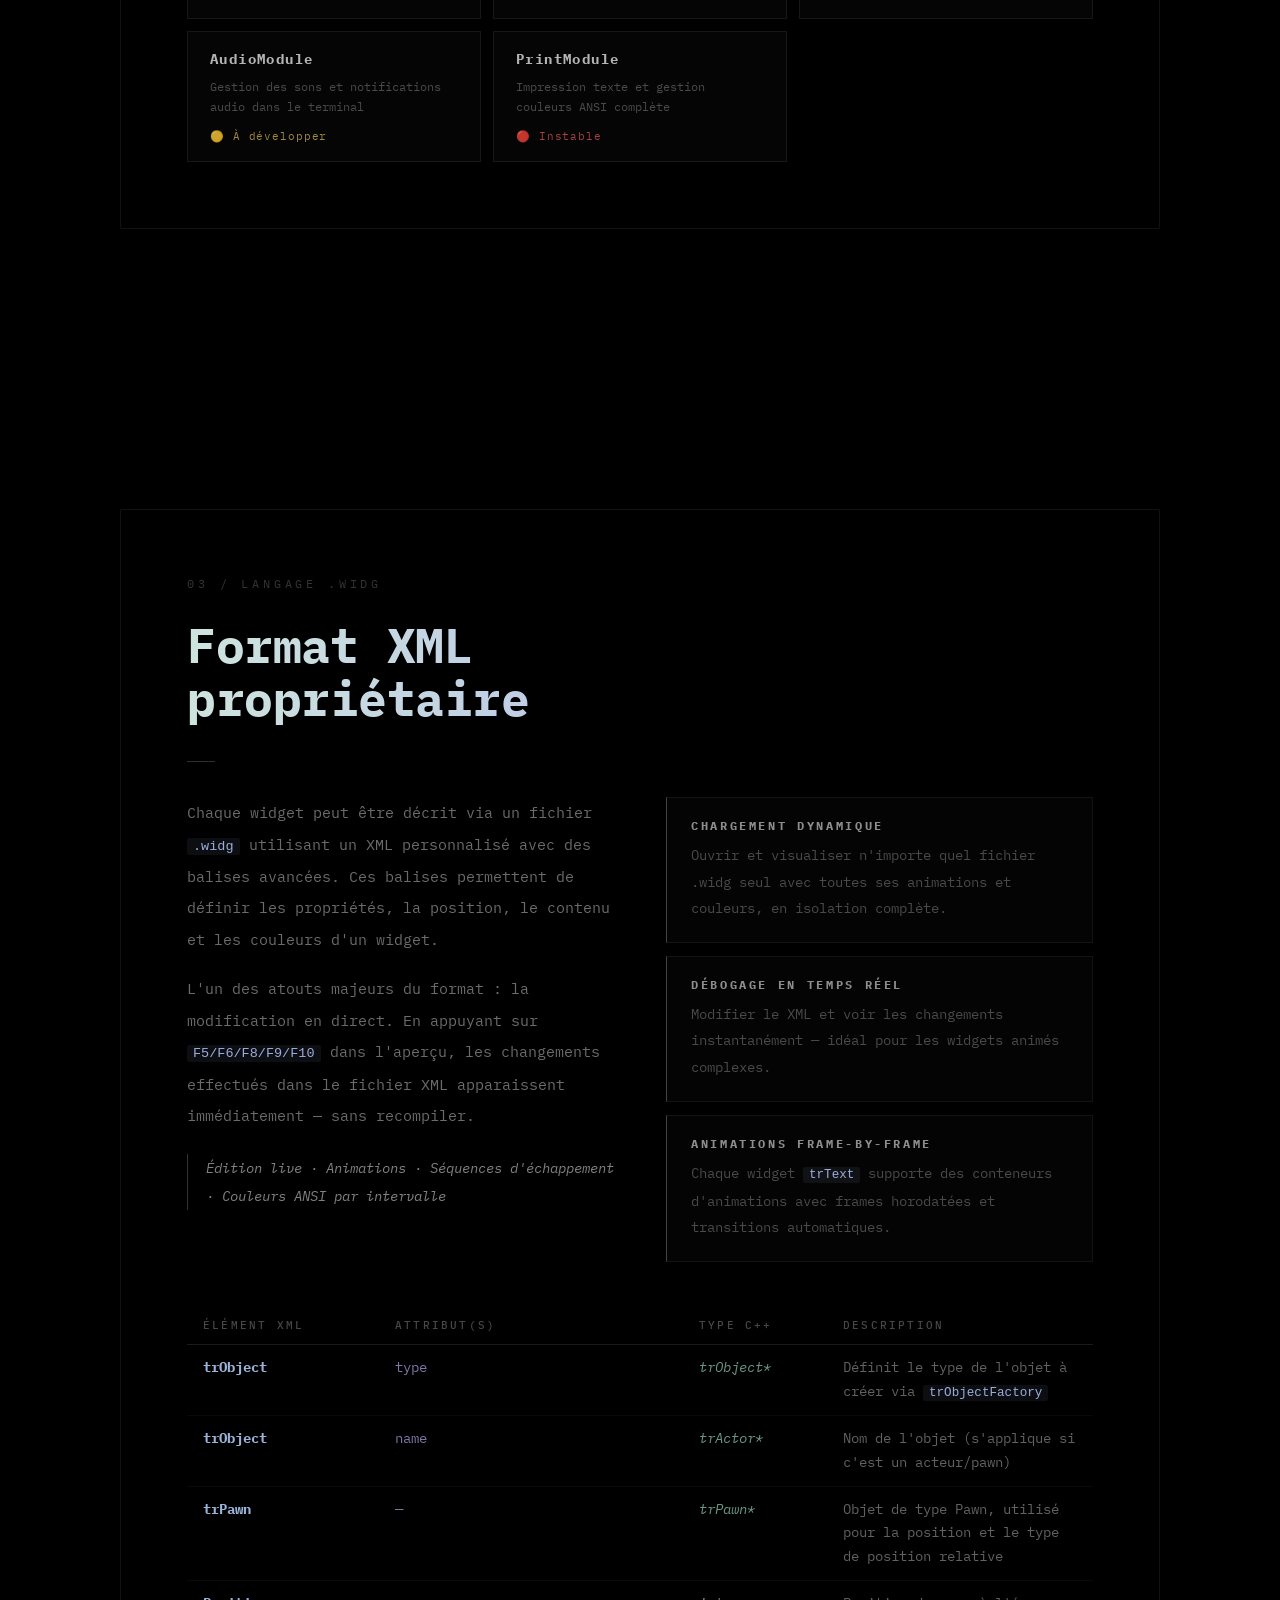
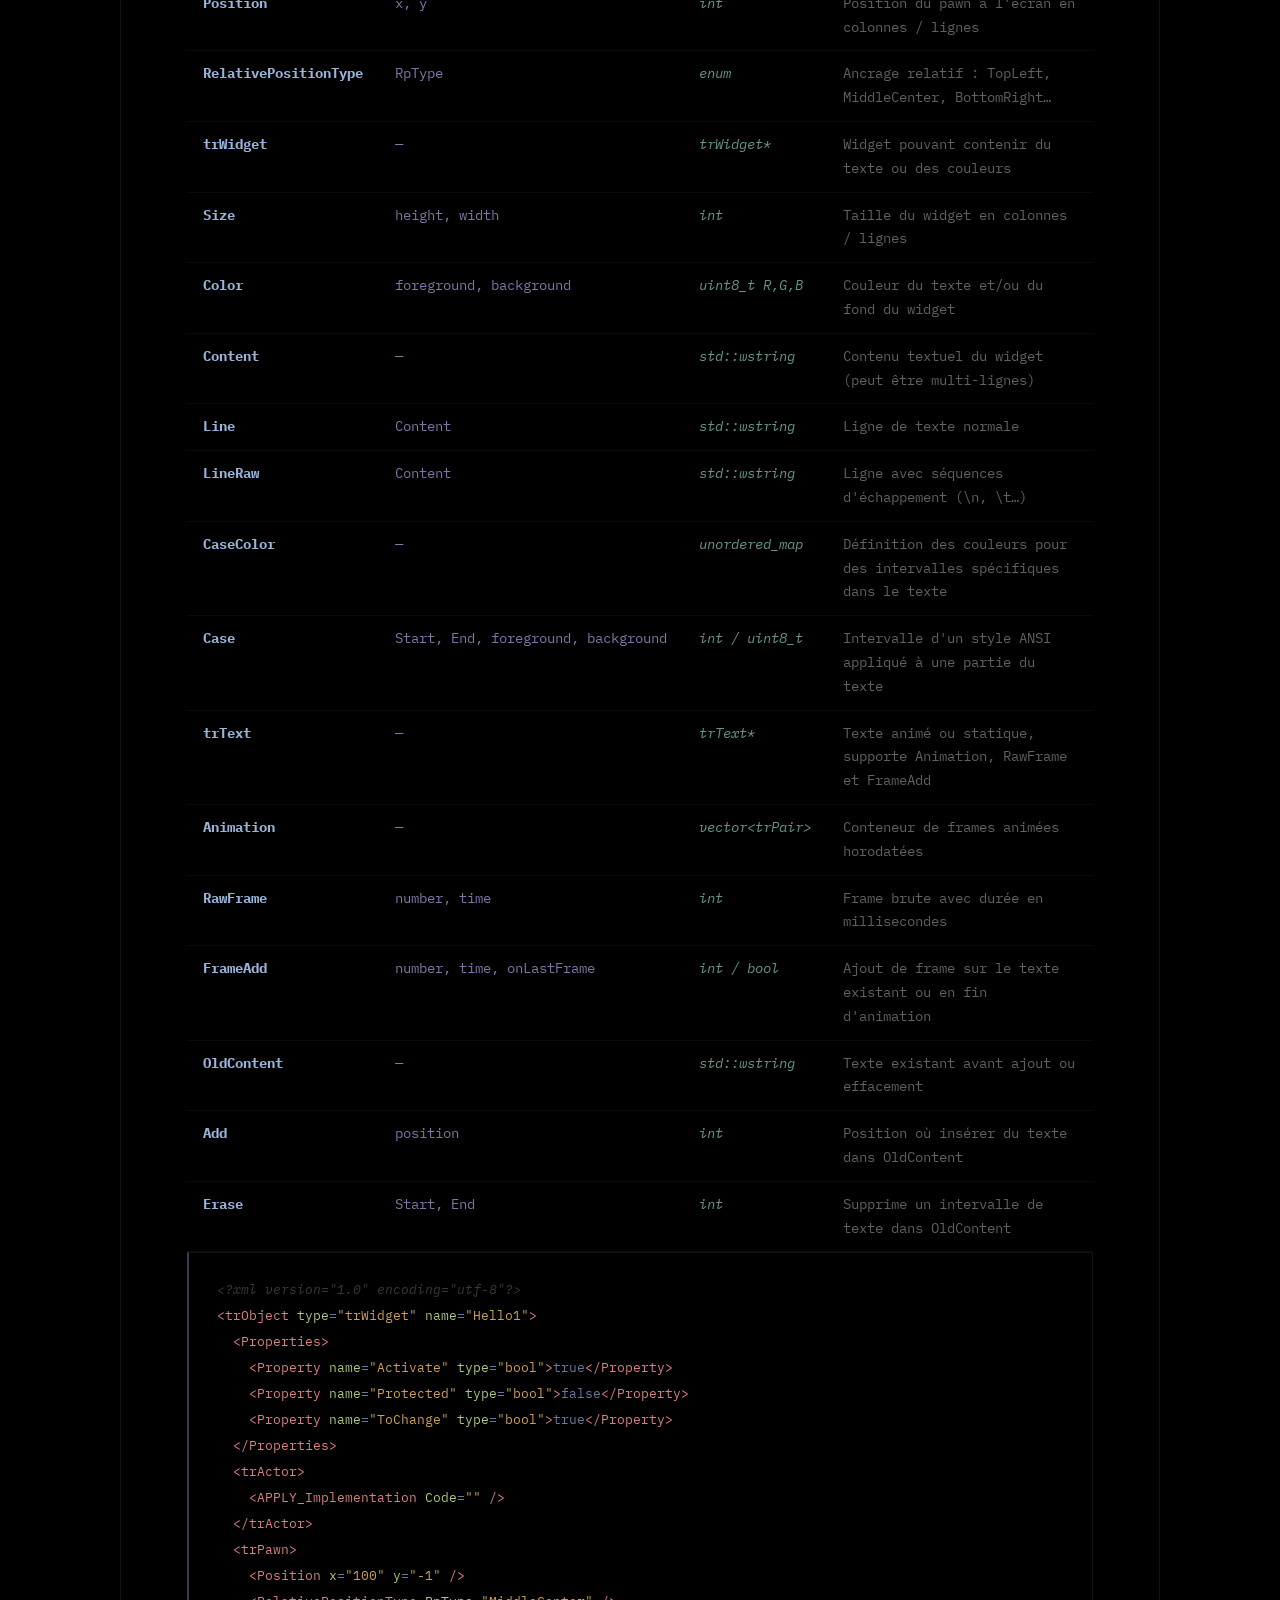
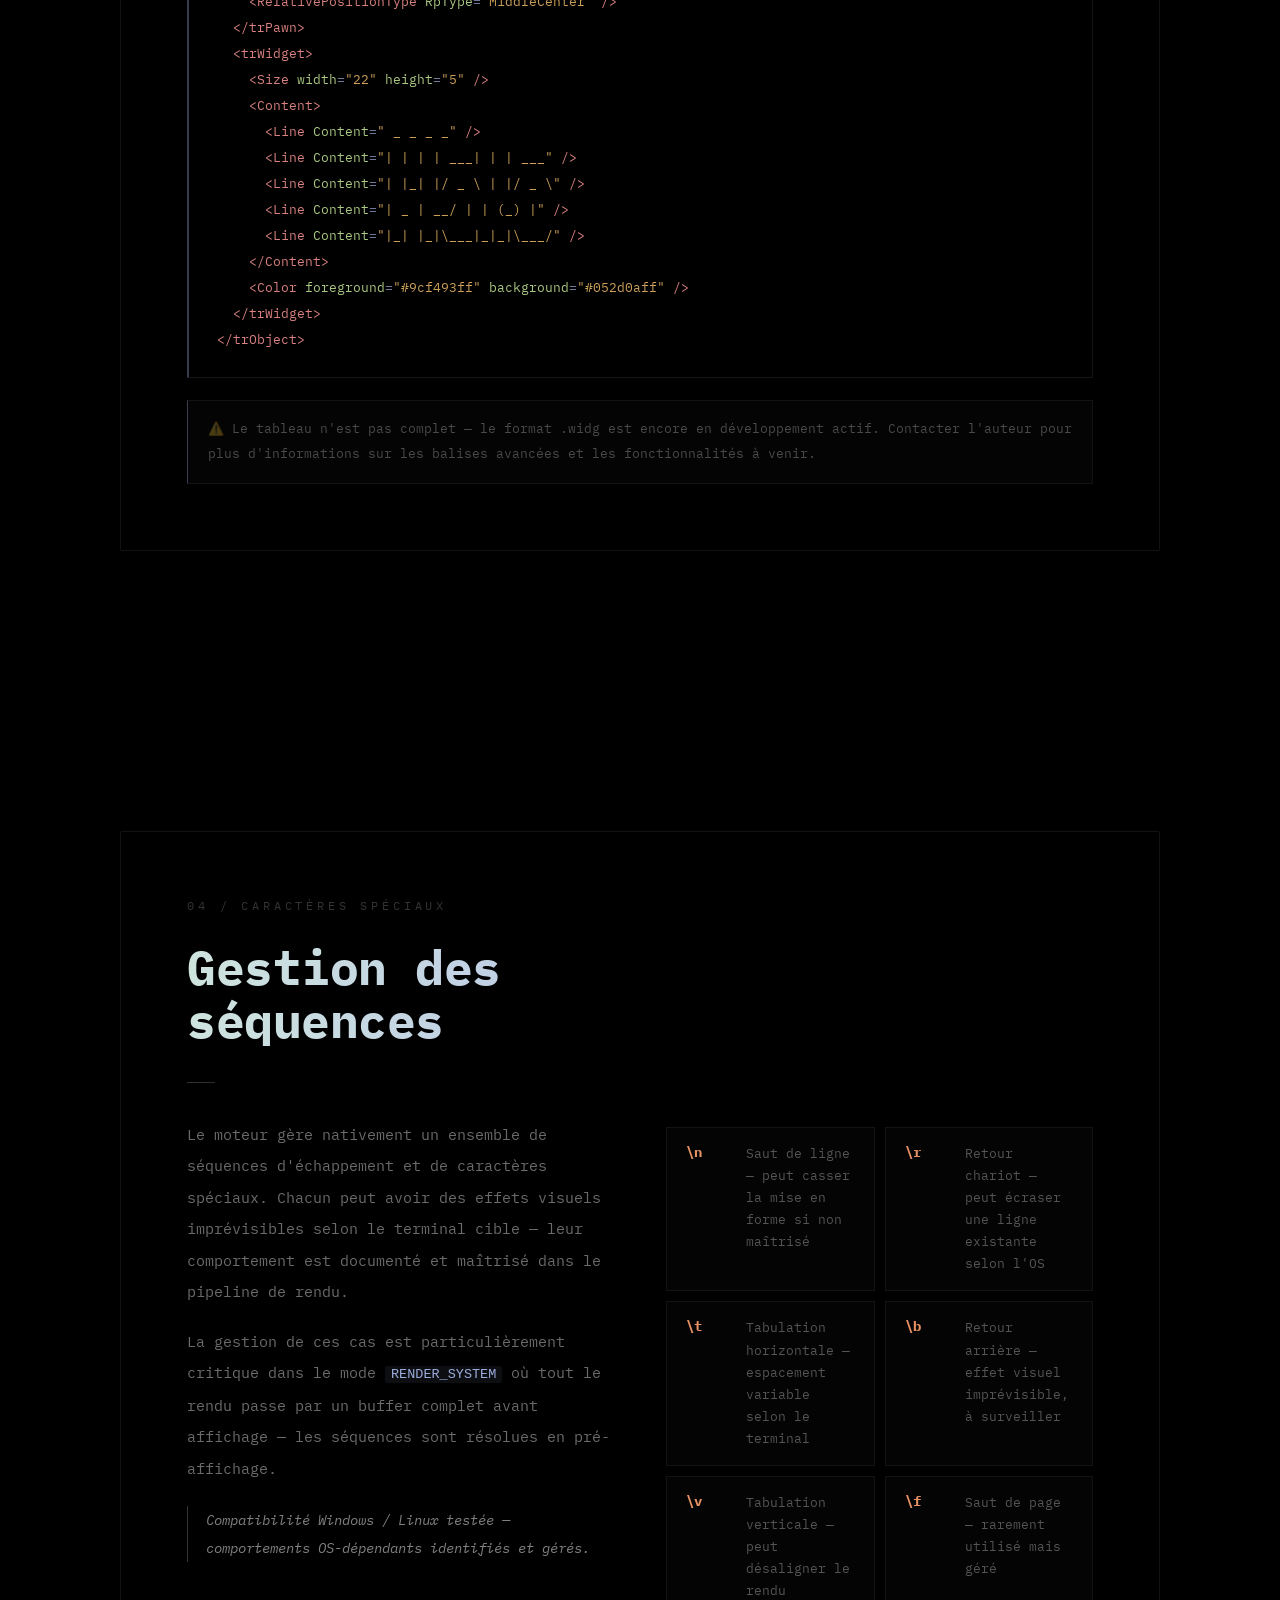
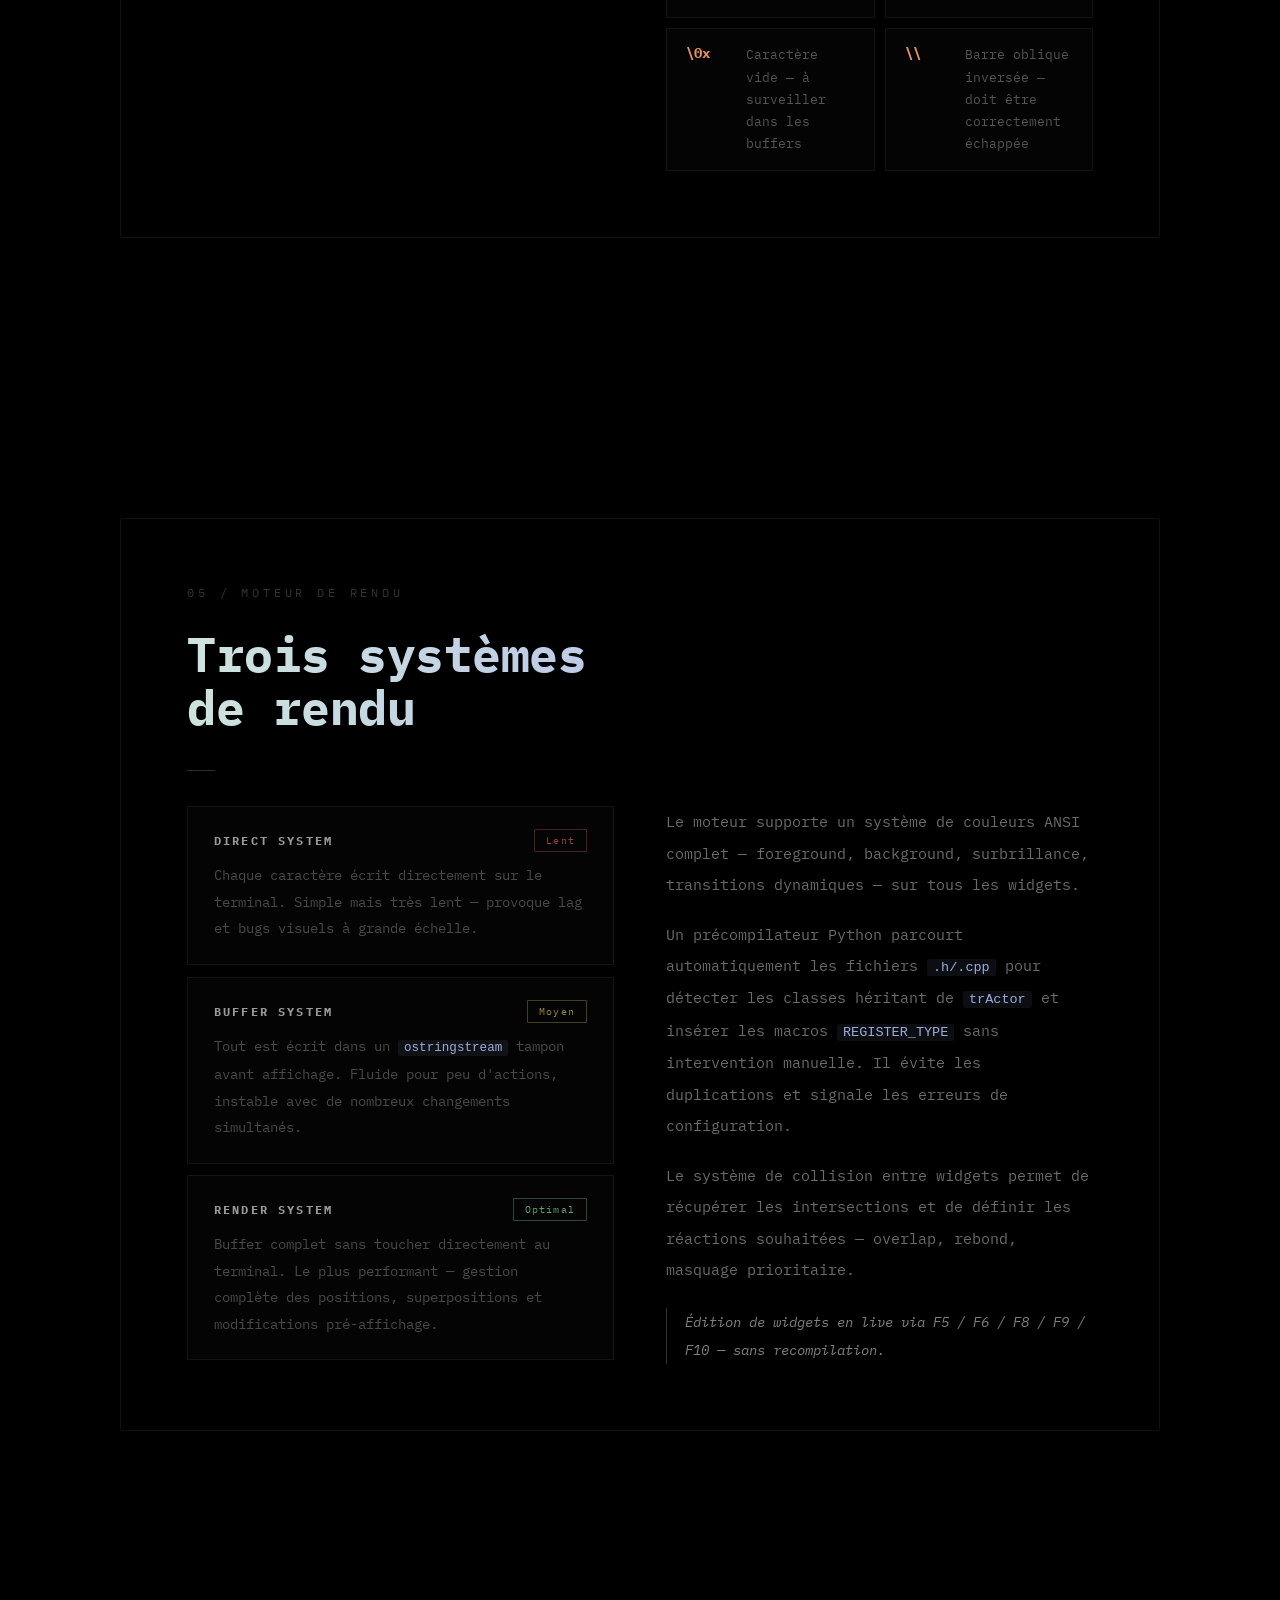
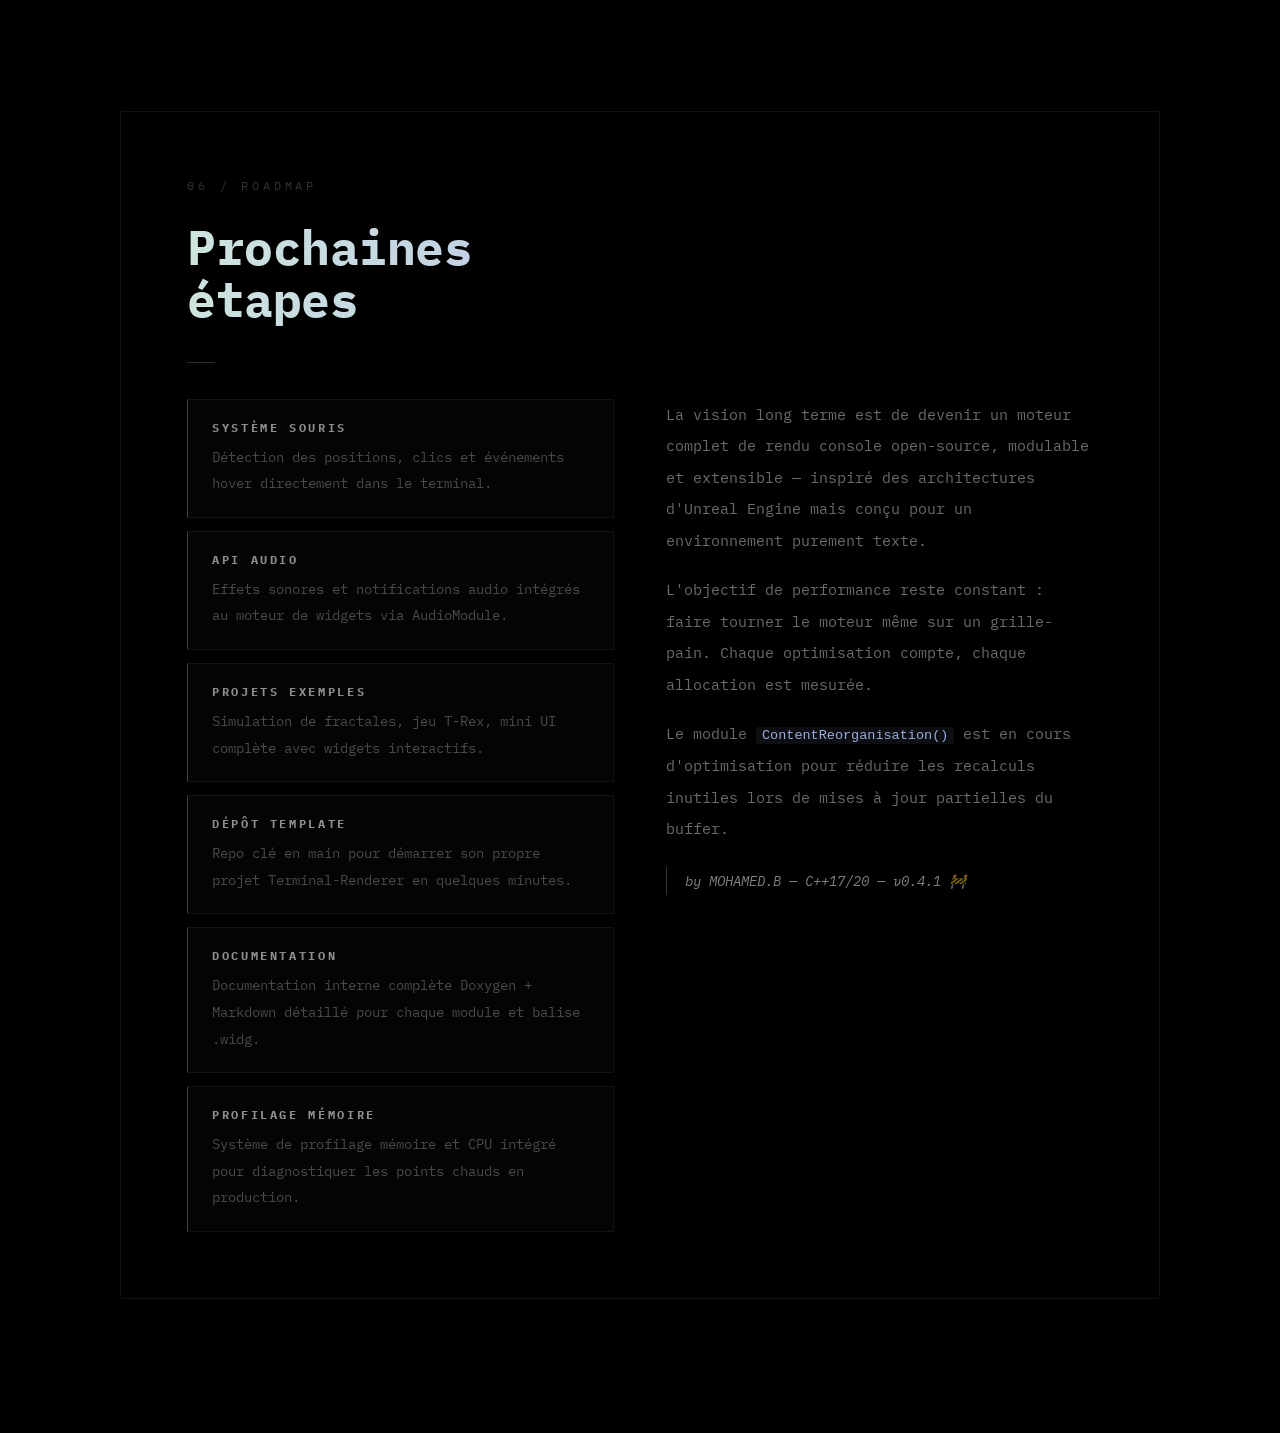
==== commit cc15692b: "Refactor JS, add i18n, update index content Rename doc.html → documentation.html and update index co" ====
--- a/index.html
+++ b/index.html
@@ -19,7 +19,7 @@
     <div id="nav-logo">Terminal-Renderer</div>
     <div id="nav-right">
         <span class="nav-badge">v0.4.1</span>
-        <span class="nav-badge green">C++20 / C++23</span>
+        <span class="nav-badge green">C++17 / C++20</span>
         <div id="nav-links">
             <a class="nav-link" href="#about">Présentation</a>
             <a class="nav-link" href="#modules">Modules</a>
@@ -39,7 +39,7 @@
         </h1>
         <div id="hero-meta">
             <span class="meta-pill active">🟢 En développement</span>
-            <span class="meta-pill">C++23</span>
+            <span class="meta-pill">C++17+</span>
             <span class="meta-pill">v0.4.1</span>
             <span class="meta-pill">11 Modules</span>
         </div>
@@ -168,19 +168,30 @@
             </div><!-- /widg-table-wrap -->
 
             <div class="widg-example">
-<span class="xml-cmmt">&lt;!-- Exemple minimal de fichier .widg --&gt;</span>
-<br><span class="xml-tag">&lt;trObject</span> <span class="xml-attr">type</span>=<span class="xml-val">"trPawn"</span> <span class="xml-attr">name</span>=<span class="xml-val">"MyWidget"</span><span class="xml-tag">&gt;</span>
-<br>&nbsp;&nbsp;<span class="xml-tag">&lt;Position</span> <span class="xml-attr">x</span>=<span class="xml-val">"10"</span> <span class="xml-attr">y</span>=<span class="xml-val">"5"</span><span class="xml-tag">/&gt;</span>
-<br>&nbsp;&nbsp;<span class="xml-tag">&lt;RelativePositionType</span> <span class="xml-attr">RpType</span>=<span class="xml-val">"MiddleCenter"</span><span class="xml-tag">/&gt;</span>
+<span class="xml-cmmt">&lt;?xml version="1.0" encoding="utf-8"?&gt;</span>
+<br><span class="xml-tag">&lt;trObject</span> <span class="xml-attr">type</span>=<span class="xml-val">"trWidget"</span> <span class="xml-attr">name</span>=<span class="xml-val">"Hello1"</span><span class="xml-tag">&gt;</span>
+<br>&nbsp;&nbsp;<span class="xml-tag">&lt;Properties&gt;</span>
+<br>&nbsp;&nbsp;&nbsp;&nbsp;<span class="xml-tag">&lt;Property</span> <span class="xml-attr">name</span>=<span class="xml-val">"Activate"</span>  <span class="xml-attr">type</span>=<span class="xml-val">"bool"</span><span class="xml-tag">&gt;</span>true<span class="xml-tag">&lt;/Property&gt;</span>
+<br>&nbsp;&nbsp;&nbsp;&nbsp;<span class="xml-tag">&lt;Property</span> <span class="xml-attr">name</span>=<span class="xml-val">"Protected"</span> <span class="xml-attr">type</span>=<span class="xml-val">"bool"</span><span class="xml-tag">&gt;</span>false<span class="xml-tag">&lt;/Property&gt;</span>
+<br>&nbsp;&nbsp;&nbsp;&nbsp;<span class="xml-tag">&lt;Property</span> <span class="xml-attr">name</span>=<span class="xml-val">"ToChange"</span>  <span class="xml-attr">type</span>=<span class="xml-val">"bool"</span><span class="xml-tag">&gt;</span>true<span class="xml-tag">&lt;/Property&gt;</span>
+<br>&nbsp;&nbsp;<span class="xml-tag">&lt;/Properties&gt;</span>
+<br>&nbsp;&nbsp;<span class="xml-tag">&lt;trActor&gt;</span>
+<br>&nbsp;&nbsp;&nbsp;&nbsp;<span class="xml-tag">&lt;APPLY_Implementation</span> <span class="xml-attr">Code</span>=<span class="xml-val">""</span> <span class="xml-tag">/&gt;</span>
+<br>&nbsp;&nbsp;<span class="xml-tag">&lt;/trActor&gt;</span>
+<br>&nbsp;&nbsp;<span class="xml-tag">&lt;trPawn&gt;</span>
+<br>&nbsp;&nbsp;&nbsp;&nbsp;<span class="xml-tag">&lt;Position</span> <span class="xml-attr">x</span>=<span class="xml-val">"100"</span> <span class="xml-attr">y</span>=<span class="xml-val">"-1"</span> <span class="xml-tag">/&gt;</span>
+<br>&nbsp;&nbsp;&nbsp;&nbsp;<span class="xml-tag">&lt;RelativePositionType</span> <span class="xml-attr">RpType</span>=<span class="xml-val">"MiddleCenter"</span> <span class="xml-tag">/&gt;</span>
+<br>&nbsp;&nbsp;<span class="xml-tag">&lt;/trPawn&gt;</span>
 <br>&nbsp;&nbsp;<span class="xml-tag">&lt;trWidget&gt;</span>
-<br>&nbsp;&nbsp;&nbsp;&nbsp;<span class="xml-tag">&lt;Size</span> <span class="xml-attr">height</span>=<span class="xml-val">"3"</span> <span class="xml-attr">width</span>=<span class="xml-val">"20"</span><span class="xml-tag">/&gt;</span>
-<br>&nbsp;&nbsp;&nbsp;&nbsp;<span class="xml-tag">&lt;Color</span> <span class="xml-attr">foreground</span>=<span class="xml-val">"255 255 255"</span> <span class="xml-attr">background</span>=<span class="xml-val">"0 0 0"</span><span class="xml-tag">/&gt;</span>
+<br>&nbsp;&nbsp;&nbsp;&nbsp;<span class="xml-tag">&lt;Size</span> <span class="xml-attr">width</span>=<span class="xml-val">"22"</span> <span class="xml-attr">height</span>=<span class="xml-val">"5"</span> <span class="xml-tag">/&gt;</span>
 <br>&nbsp;&nbsp;&nbsp;&nbsp;<span class="xml-tag">&lt;Content&gt;</span>
-<br>&nbsp;&nbsp;&nbsp;&nbsp;&nbsp;&nbsp;<span class="xml-tag">&lt;Line</span> <span class="xml-attr">Content</span>=<span class="xml-val">"Hello, Terminal!"</span><span class="xml-tag">/&gt;</span>
+<br>&nbsp;&nbsp;&nbsp;&nbsp;&nbsp;&nbsp;<span class="xml-tag">&lt;Line</span> <span class="xml-attr">Content</span>=<span class="xml-val">" _   _      _ _"</span> <span class="xml-tag">/&gt;</span>
+<br>&nbsp;&nbsp;&nbsp;&nbsp;&nbsp;&nbsp;<span class="xml-tag">&lt;Line</span> <span class="xml-attr">Content</span>=<span class="xml-val">"| | | | ___| | | ___"</span> <span class="xml-tag">/&gt;</span>
+<br>&nbsp;&nbsp;&nbsp;&nbsp;&nbsp;&nbsp;<span class="xml-tag">&lt;Line</span> <span class="xml-attr">Content</span>=<span class="xml-val">"| |_| |/ _ \ | |/ _ \"</span> <span class="xml-tag">/&gt;</span>
+<br>&nbsp;&nbsp;&nbsp;&nbsp;&nbsp;&nbsp;<span class="xml-tag">&lt;Line</span> <span class="xml-attr">Content</span>=<span class="xml-val">"|  _  |  __/ | | (_) |"</span> <span class="xml-tag">/&gt;</span>
+<br>&nbsp;&nbsp;&nbsp;&nbsp;&nbsp;&nbsp;<span class="xml-tag">&lt;Line</span> <span class="xml-attr">Content</span>=<span class="xml-val">"|_| |_|\___|_|_|\___/"</span> <span class="xml-tag">/&gt;</span>
 <br>&nbsp;&nbsp;&nbsp;&nbsp;<span class="xml-tag">&lt;/Content&gt;</span>
-<br>&nbsp;&nbsp;&nbsp;&nbsp;<span class="xml-tag">&lt;CaseColor&gt;</span>
-<br>&nbsp;&nbsp;&nbsp;&nbsp;&nbsp;&nbsp;<span class="xml-tag">&lt;Case</span> <span class="xml-attr">Start</span>=<span class="xml-val">"0"</span> <span class="xml-attr">End</span>=<span class="xml-val">"5"</span> <span class="xml-attr">foreground</span>=<span class="xml-val">"120 200 140"</span><span class="xml-tag">/&gt;</span>
-<br>&nbsp;&nbsp;&nbsp;&nbsp;<span class="xml-tag">&lt;/CaseColor&gt;</span>
+<br>&nbsp;&nbsp;&nbsp;&nbsp;<span class="xml-tag">&lt;Color</span> <span class="xml-attr">foreground</span>=<span class="xml-val">"#9cf493ff"</span> <span class="xml-attr">background</span>=<span class="xml-val">"#052d0aff"</span> <span class="xml-tag">/&gt;</span>
 <br>&nbsp;&nbsp;<span class="xml-tag">&lt;/trWidget&gt;</span>
 <br><span class="xml-tag">&lt;/trObject&gt;</span>
             </div>
@@ -272,7 +283,7 @@
                     <p>La vision long terme est de devenir un moteur complet de rendu console open-source, modulable et extensible — inspiré des architectures d'Unreal Engine mais conçu pour un environnement purement texte.</p>
                     <p>L'objectif de performance reste constant : faire tourner le moteur même sur un grille-pain. Chaque optimisation compte, chaque allocation est mesurée.</p>
                     <p>Le module <code>ContentReorganisation()</code> est en cours d'optimisation pour réduire les recalculs inutiles lors de mises à jour partielles du buffer.</p>
-                    <div class="retro-quote">by MOHAMED.B — C++20/23 — v0.4.1 🚧</div>
+                    <div class="retro-quote">by MOHAMED.B — C++17/20 — v0.4.1 🚧</div>
                 </div>
             </div>
         </div>
@@ -286,8 +297,8 @@
     <span class="bottom-left">Terminal-Renderer — v0.4.1 — MOHAMED.B</span>
     <div class="bottom-links">
         <a class="bottom-link" href="https://github.com/RydeProgramation/Terminal-Renderer">GitHub</a>
-        <a class="bottom-link" href="doc.html">OUTIL WIDG</a>
-        <a class="bottom-link" href="about.html">À propos de moi</a>
+        <a class="bottom-link" href="documentation.html">Documentation</a>
+        <a class="bottom-link" href="apropos.html">À propos de moi</a>
     </div>
 </div>
 
--- a/style.css
+++ b/style.css
@@ -9,19 +9,11 @@
 }
 
 /* ══ LAYERS ══ */
-#ascii-canvas {
-    position: fixed; inset: 0;
-    width: 100%; height: 100%;
-    display: block; z-index: 0;
-}
+#ascii-canvas { position: fixed; inset: 0; width: 100%; height: 100%; display: block; z-index: 0; }
 
 #scanlines {
     position: fixed; inset: 0; z-index: 1; pointer-events: none;
-    background: repeating-linear-gradient(
-        to bottom,
-        transparent 0px, transparent 2px,
-        rgba(0,0,0,0.10) 2px, rgba(0,0,0,0.10) 4px
-    );
+    background: repeating-linear-gradient(to bottom, transparent 0px, transparent 2px, rgba(0,0,0,0.10) 2px, rgba(0,0,0,0.10) 4px);
 }
 
 #vignette {
@@ -29,7 +21,7 @@
     background: radial-gradient(ellipse at center, transparent 50%, rgba(0,0,0,0.45) 100%);
 }
 
-/* ══ SHIMMER EFFECT (titles + hero) ══ */
+/* ══ SHIMMER ══ */
 @keyframes shimmerMove {
     0%   { background-position: 200% center; }
     100% { background-position: -200% center; }
@@ -38,12 +30,9 @@
 .shimmer-text {
     background: linear-gradient(
         92deg,
-        rgba(217, 240, 234, 0.95)  0%,
-        rgba(210, 225, 255, 0.90) 22%,
-        rgba(255, 212, 255, 0.9) 40%,
-        rgba(200, 240, 255, 0.90) 58%,
-        rgba(255, 225, 200, 0.90) 76%,
-        rgba(217, 240, 234, 0.95) 100%
+        rgba(217,240,234,0.95) 0%,  rgba(210,225,255,0.90) 22%,
+        rgba(255,212,255,0.90) 40%, rgba(200,240,255,0.90) 58%,
+        rgba(255,225,200,0.90) 76%, rgba(217,240,234,0.95) 100%
     );
     background-size: 200% auto;
     -webkit-background-clip: text;
@@ -57,156 +46,146 @@
     position: fixed; top: 0; left: 0; right: 0; z-index: 100;
     display: flex; justify-content: space-between; align-items: center;
     padding: 17px 40px;
-    background: rgba(0, 0, 0, 0.35);
+    background: rgba(0,0,0,0.35);
     backdrop-filter: blur(8px); -webkit-backdrop-filter: blur(8px);
-    border-bottom: 0.5px solid rgba(255, 255, 255, 0.07);
+    border-bottom: 0.5px solid rgba(255,255,255,0.07);
 }
 
 #nav-logo {
     font-size: 15px; font-weight: 700;
-    letter-spacing: 0.22em; color: rgba(255, 255, 255, 0.8);
-    text-transform: uppercase;
-}
+    letter-spacing: 0.22em; color: rgba(255,255,255,0.8);
+    text-transform: uppercase; text-decoration: none;
+    transition: color 0.2s;
+}
+#nav-logo:hover { color: #fff; }
 
 #nav-right { display: flex; align-items: center; gap: 10px; }
 
 .nav-badge {
     font-size: 11px; letter-spacing: 0.12em;
-    color: rgba(255, 255, 255, 0.35);
-    border: 0.5px solid rgba(255, 255, 255, 0.15);
-    padding: 5px 12px; border-radius: 1px;
-    cursor: default;
+    color: rgba(255,255,255,0.35);
+    border: 0.5px solid rgba(255,255,255,0.15);
+    padding: 5px 12px; border-radius: 1px; cursor: default;
     transition: color 0.2s, border-color 0.2s, box-shadow 0.2s, background 0.2s;
 }
 .nav-badge:hover {
-    color: rgba(255, 255, 255, 0.9);
-    border-color: rgba(255, 255, 255, 0.4);
-    background: rgba(255, 255, 255, 0.05);
-    box-shadow: 0 0 14px rgba(200, 220, 255, 0.18), inset 0 0 8px rgba(255,255,255,0.04);
-}
-.nav-badge.green {
-    border-color: rgba(120, 200, 140, 0.4);
-    color: rgba(120, 200, 140, 0.8);
-}
+    color: rgba(255,255,255,0.9); border-color: rgba(255,255,255,0.4);
+    background: rgba(255,255,255,0.05);
+    box-shadow: 0 0 14px rgba(200,220,255,0.18), inset 0 0 8px rgba(255,255,255,0.04);
+}
+.nav-badge.green { border-color: rgba(120,200,140,0.4); color: rgba(120,200,140,0.8); }
 .nav-badge.green:hover {
-    border-color: rgba(120, 200, 140, 0.75);
-    color: rgba(150, 235, 170, 1);
-    box-shadow: 0 0 14px rgba(120, 200, 140, 0.28);
-    background: rgba(120, 200, 140, 0.06);
+    border-color: rgba(120,200,140,0.75); color: rgba(150,235,170,1);
+    box-shadow: 0 0 14px rgba(120,200,140,0.28); background: rgba(120,200,140,0.06);
 }
 
 #nav-links { display: flex; gap: 28px; margin-left: 22px; }
 
 .nav-link {
     font-size: 12px; letter-spacing: 0.18em;
-    color: rgba(255, 255, 255, 0.32); text-transform: uppercase;
+    color: rgba(255,255,255,0.32); text-transform: uppercase;
     cursor: pointer; text-decoration: none; transition: color 0.2s;
 }
-.nav-link:hover { color: rgba(255, 255, 255, 0.85); }
+.nav-link:hover { color: rgba(255,255,255,0.85); }
+
+/* ══ LANG SWITCHER ══ */
+#lang-switcher { display: flex; gap: 3px; margin-left: 14px; }
+
+.lang-btn {
+    font-family: 'IBM Plex Mono', monospace;
+    font-size: 10px; letter-spacing: 0.1em;
+    padding: 5px 9px;
+    border: 0.5px solid rgba(255,255,255,0.12);
+    background: transparent; color: rgba(255,255,255,0.28);
+    cursor: pointer; border-radius: 1px; transition: all 0.2s;
+}
+.lang-btn:hover { color: rgba(255,255,255,0.7); border-color: rgba(255,255,255,0.3); }
+.lang-btn.active {
+    border-color: rgba(180,200,255,0.5);
+    color: rgba(180,200,255,0.9);
+    background: rgba(180,200,255,0.06);
+}
 
 /* ══ HERO ══ */
 #hero {
-    position: relative; z-index: 10;
-    height: 100vh;
-    display: flex; flex-direction: column;
-    align-items: center; justify-content: center; text-align: center;
+    position: relative; z-index: 10; height: 100vh;
+    display: flex; flex-direction: column; align-items: center; justify-content: center; text-align: center;
 }
 
 #hero-card {
-    display: flex; flex-direction: column;
-    align-items: center; gap: 24px;
+    display: flex; flex-direction: column; align-items: center; gap: 24px;
     padding: 56px 72px;
-    background: rgba(0, 0, 0, 0.22);
+    background: rgba(0,0,0,0.22);
     backdrop-filter: blur(6px); -webkit-backdrop-filter: blur(6px);
-    border: 0.5px solid rgba(255, 255, 255, 0.09);
-    border-radius: 2px;
-    opacity: 0; animation: fadeUp 1.2s ease 0.3s forwards;
-    position: relative;
-}
-
+    border: 0.5px solid rgba(255,255,255,0.09); border-radius: 2px;
+    opacity: 0; animation: fadeUp 1.2s ease 0.3s forwards; position: relative;
+}
 #hero-card::before {
-    content: '■ ■ ■';
-    position: absolute; top: -30px;
-    font-size: 9px; letter-spacing: 7px;
-    color: rgba(255, 255, 255, 0.12);
+    content: '■ ■ ■'; position: absolute; top: -30px;
+    font-size: 9px; letter-spacing: 7px; color: rgba(255,255,255,0.12);
 }
 
 #hero-eyebrow {
     font-size: 13px; letter-spacing: 0.35em;
-    color: rgba(255, 255, 255, 0.3); text-transform: uppercase;
+    color: rgba(255,255,255,0.3); text-transform: uppercase;
 }
 
 #hero-title {
     font-size: clamp(46px, 7.5vw, 96px);
-    font-weight: 700; letter-spacing: -2px;
-    line-height: 1; color: #fff; min-height: 1.2em;
-}
-
+    font-weight: 700; letter-spacing: -2px; line-height: 1;
+    color: #fff; min-height: 1.2em;
+    cursor: default; transition: filter 0.3s;
+}
+#hero-title:hover { filter: brightness(1.15) drop-shadow(0 0 18px rgba(200,215,255,0.3)); }
+
+/* Smooth shimmer reveal via desaturation trick */
 #title-renderer {
-    cursor: default;
     display: inline;
-    transition: filter 0.35s ease;
-}
-#title-renderer:hover {
-    filter: brightness(1.35) drop-shadow(0 0 18px rgba(200, 215, 255, 0.55)) drop-shadow(0 0 40px rgba(220, 190, 255, 0.30));
-}
+    filter: saturate(0) brightness(1.8);
+    transition: filter 1.4s ease 0.2s;
+}
+#title-renderer.shimmer-text { filter: saturate(1) brightness(1); }
+#title-renderer:hover { filter: brightness(1.35) drop-shadow(0 0 18px rgba(200,215,255,0.55)) drop-shadow(0 0 40px rgba(220,190,255,0.30)); }
 
 #title-cursor {
     display: inline-block; width: 3px;
-    background: rgba(255, 255, 255, 0.7); margin-left: 3px;
+    background: rgba(255,255,255,0.7); margin-left: 3px;
     animation: blink 0.7s step-end infinite;
-    vertical-align: baseline; height: 0.85em;
-    position: relative; top: 0.05em;
-}
-
-@keyframes blink {
-    0%, 100% { opacity: 1; }
-    50%       { opacity: 0; }
-}
-
-#hero-meta {
-    display: flex; gap: 10px; align-items: center;
-    flex-wrap: wrap; justify-content: center;
-}
+    vertical-align: baseline; height: 0.85em; position: relative; top: 0.05em;
+}
+@keyframes blink { 0%, 100% { opacity: 1; } 50% { opacity: 0; } }
+
+#hero-meta { display: flex; gap: 10px; align-items: center; flex-wrap: wrap; justify-content: center; }
 
 .meta-pill {
-    font-size: 11px; letter-spacing: 0.2em;
-    text-transform: uppercase; padding: 6px 14px;
-    border: 0.5px solid rgba(255, 255, 255, 0.15);
-    color: rgba(255, 255, 255, 0.4); border-radius: 1px;
-    cursor: default;
+    font-size: 11px; letter-spacing: 0.2em; text-transform: uppercase;
+    padding: 6px 14px; border: 0.5px solid rgba(255,255,255,0.15);
+    color: rgba(255,255,255,0.4); border-radius: 1px; cursor: default;
     transition: color 0.2s, border-color 0.2s, box-shadow 0.2s, background 0.2s;
 }
 .meta-pill:hover {
-    color: rgba(255, 255, 255, 0.9);
-    border-color: rgba(255, 255, 255, 0.38);
-    background: rgba(255, 255, 255, 0.05);
-    box-shadow: 0 0 14px rgba(200, 220, 255, 0.2), inset 0 0 8px rgba(255,255,255,0.03);
-}
-.meta-pill.active {
-    border-color: rgba(120, 200, 140, 0.4);
-    color: rgba(120, 200, 140, 0.8);
-}
+    color: rgba(255,255,255,0.9); border-color: rgba(255,255,255,0.38);
+    background: rgba(255,255,255,0.05); box-shadow: 0 0 14px rgba(200,220,255,0.2);
+}
+.meta-pill.active { border-color: rgba(120,200,140,0.4); color: rgba(120,200,140,0.8); }
 .meta-pill.active:hover {
-    border-color: rgba(120, 200, 140, 0.75);
-    color: rgba(150, 235, 170, 1);
-    background: rgba(120, 200, 140, 0.07);
-    box-shadow: 0 0 14px rgba(120, 200, 140, 0.28);
+    border-color: rgba(120,200,140,0.75); color: rgba(150,235,170,1);
+    background: rgba(120,200,140,0.07); box-shadow: 0 0 14px rgba(120,200,140,0.28);
 }
 
 #hero-sub {
     font-size: 13px; letter-spacing: 0.12em;
-    color: rgba(255, 255, 255, 0.3); text-transform: uppercase;
+    color: rgba(255,255,255,0.3); text-transform: uppercase;
     max-width: 480px; line-height: 2.2;
 }
 
 #hero-cta { display: flex; gap: 14px; margin-top: 6px; }
 
 .btn {
-    font-family: 'IBM Plex Mono', monospace;
-    font-size: 12px; letter-spacing: 0.22em; text-transform: uppercase;
-    padding: 14px 32px; cursor: pointer;
-    text-decoration: none; border-radius: 1px; transition: all 0.22s;
+    font-family: 'IBM Plex Mono', monospace; font-size: 12px;
+    letter-spacing: 0.22em; text-transform: uppercase;
+    padding: 14px 32px; cursor: pointer; text-decoration: none;
+    border-radius: 1px; transition: all 0.22s;
 }
 .btn-primary { background: #fff; color: #000; border: 1px solid #fff; font-weight: 700; }
 .btn-primary:hover { background: transparent; color: #fff; }
@@ -219,136 +198,75 @@
     display: flex; flex-direction: column; align-items: center; gap: 14px;
     opacity: 0; animation: fadeUp 1s ease 2.5s forwards;
 }
-#scroll-hint span {
-    font-size: 11px; letter-spacing: 0.4em;
-    color: rgba(255,255,255,0.25); text-transform: uppercase;
-}
-.scroll-bar {
-    width: 1.5px; height: 64px;
-    background: rgba(255,255,255,0.1);
-    position: relative; overflow: hidden;
-}
+#scroll-hint span { font-size: 11px; letter-spacing: 0.4em; color: rgba(255,255,255,0.25); text-transform: uppercase; }
+.scroll-bar { width: 1.5px; height: 64px; background: rgba(255,255,255,0.1); position: relative; overflow: hidden; }
 .scroll-bar::after {
-    content: '';
-    position: absolute; top: -100%; left: 0;
-    width: 100%; height: 50%;
+    content: ''; position: absolute; top: -100%; left: 0; width: 100%; height: 50%;
     background: linear-gradient(to bottom, transparent, rgba(255,255,255,0.7), transparent);
     animation: scrollDown 2s ease infinite;
 }
-@keyframes scrollDown {
-    0%   { top: -60%; }
-    100% { top: 110%; }
-}
+@keyframes scrollDown { 0% { top: -60%; } 100% { top: 110%; } }
 
 /* ══ SECTIONS ══ */
 .sections-wrapper { position: relative; z-index: 10; }
-
-.section {
-    min-height: 100vh; display: flex;
-    align-items: center; padding: 140px 48px;
-}
-
+.section { min-height: 100vh; display: flex; align-items: center; padding: 140px 48px; }
 .section-inner { max-width: 1040px; margin: 0 auto; width: 100%; }
 
 .section-card {
-    background: rgba(0, 0, 0, 0.28);
+    background: rgba(0,0,0,0.28);
     backdrop-filter: blur(8px); -webkit-backdrop-filter: blur(8px);
-    border: 0.5px solid rgba(255,255,255,0.07);
-    border-radius: 2px; padding: 66px;
-}
-
-.section-num {
-    font-size: 12px; letter-spacing: 0.32em;
-    color: rgba(255,255,255,0.2); text-transform: uppercase;
-    margin-bottom: 28px;
-}
-
-/* Titles with shimmer — tighter ratio vs body text */
-.section-title {
-    font-size: clamp(28px, 3.8vw, 48px);
-    font-weight: 700; letter-spacing: -0.5px;
-    line-height: 1.1; margin-bottom: 36px;
-}
-
-.section-rule {
-    width: 28px; height: 0.5px;
-    background: rgba(255,255,255,0.18); margin-bottom: 36px;
-}
-
+    border: 0.5px solid rgba(255,255,255,0.07); border-radius: 2px; padding: 66px;
+}
+
+.section-num { font-size: 12px; letter-spacing: 0.32em; color: rgba(255,255,255,0.2); text-transform: uppercase; margin-bottom: 28px; }
+.section-title { font-size: clamp(28px, 3.8vw, 48px); font-weight: 700; letter-spacing: -0.5px; line-height: 1.1; margin-bottom: 36px; }
+.section-rule { width: 28px; height: 0.5px; background: rgba(255,255,255,0.18); margin-bottom: 36px; }
 .section-grid { display: grid; grid-template-columns: 1fr 1fr; gap: 52px; }
-
-/* Body text sized closer to titles for better ratio */
 .section-text { font-size: 15px; line-height: 2.1; color: rgba(255,255,255,0.42); }
 .section-text p + p { margin-top: 18px; }
 
 code {
-    color: rgba(180, 200, 255, 0.85);
-    background: rgba(180, 200, 255, 0.07);
+    color: rgba(180,200,255,0.85); background: rgba(180,200,255,0.07);
     padding: 1px 6px; border-radius: 2px; font-size: 0.9em;
 }
 
 .retro-quote {
-    font-size: 14px; line-height: 2;
-    color: rgba(255,255,255,0.5);
+    font-size: 14px; line-height: 2; color: rgba(255,255,255,0.5);
     border-left: 1px solid rgba(255,255,255,0.2);
     padding-left: 18px; margin-top: 22px; font-style: italic;
 }
 
 /* ══ FEATURES ══ */
 .features { display: flex; flex-direction: column; gap: 13px; }
-
 .feature {
-    padding: 20px 24px;
-    border: 0.5px solid rgba(255,255,255,0.06);
+    padding: 20px 24px; border: 0.5px solid rgba(255,255,255,0.06);
     border-left: 1px solid rgba(255,255,255,0.25);
     background: rgba(255,255,255,0.015);
     transition: border-left-color 0.2s, background 0.2s, box-shadow 0.2s;
 }
-.feature:hover {
-    border-left-color: rgba(255,255,255,0.6);
-    background: rgba(255,255,255,0.03);
-    box-shadow: 0 0 18px rgba(200,220,255,0.07);
-}
-.feature h4 {
-    font-size: 12px; letter-spacing: 0.22em;
-    text-transform: uppercase; color: rgba(255,255,255,0.55);
-    margin-bottom: 9px;
-}
+.feature:hover { border-left-color: rgba(255,255,255,0.6); background: rgba(255,255,255,0.03); box-shadow: 0 0 18px rgba(200,220,255,0.07); }
+.feature h4 { font-size: 12px; letter-spacing: 0.22em; text-transform: uppercase; color: rgba(255,255,255,0.55); margin-bottom: 9px; }
 .feature p { font-size: 14px; line-height: 1.9; color: rgba(255,255,255,0.28); }
 
 /* ══ STATS ══ */
-.stats-row {
-    display: grid; grid-template-columns: repeat(4, 1fr);
-    gap: 12px; margin-bottom: 48px;
-}
-
+.stats-row { display: grid; grid-template-columns: repeat(4, 1fr); gap: 12px; margin-bottom: 48px; }
 .stat-box {
-    padding: 22px;
-    border: 0.5px solid rgba(255,255,255,0.07);
-    background: rgba(255,255,255,0.018);
-    text-align: center; cursor: default;
+    padding: 22px; border: 0.5px solid rgba(255,255,255,0.07);
+    background: rgba(255,255,255,0.018); text-align: center; cursor: default;
     transition: border-color 0.25s, background 0.25s, box-shadow 0.25s;
 }
 .stat-box:hover {
-    border-color: rgba(200,220,255,0.28);
-    background: rgba(200,220,255,0.05);
-    box-shadow: 0 0 20px rgba(180,200,255,0.12), inset 0 0 10px rgba(200,220,255,0.03);
+    border-color: rgba(200,220,255,0.28); background: rgba(200,220,255,0.05);
+    box-shadow: 0 0 20px rgba(180,200,255,0.12);
 }
 .stat-value { font-size: 30px; font-weight: 700; color: #fff; letter-spacing: -1px; }
-.stat-label {
-    font-size: 11px; letter-spacing: 0.2em;
-    color: rgba(255,255,255,0.25); text-transform: uppercase; margin-top: 8px;
-}
+.stat-label { font-size: 11px; letter-spacing: 0.2em; color: rgba(255,255,255,0.25); text-transform: uppercase; margin-top: 8px; }
 
 /* ══ MODULE GRID + 3D TILT ══ */
-.module-grid {
-    display: grid; grid-template-columns: repeat(3, 1fr);
-    gap: 12px; margin-top: 8px;
-}
+.module-grid { display: grid; grid-template-columns: repeat(3, 1fr); gap: 12px; margin-top: 8px; }
 
 .module-item {
-    padding: 18px 22px;
-    border: 0.5px solid rgba(255,255,255,0.07);
+    padding: 18px 22px; border: 0.5px solid rgba(255,255,255,0.07);
     background: rgba(255,255,255,0.02);
     display: flex; flex-direction: column; gap: 9px;
     position: relative; overflow: hidden; cursor: default;
@@ -358,52 +276,43 @@
     will-change: transform;
 }
 .module-item::after {
-    content: '';
-    position: absolute; inset: 0;
-    background: radial-gradient(
-        circle at var(--mx, 50%) var(--my, 50%),
-        rgba(255,255,255,0.12) 0%, transparent 65%
-    );
+    content: ''; position: absolute; inset: 0;
+    background: radial-gradient(circle at var(--mx, 50%) var(--my, 50%), rgba(255,255,255,0.12) 0%, transparent 65%);
     opacity: 0; transition: opacity 0.3s; pointer-events: none;
 }
 .module-item:hover::after { opacity: 1; }
-.module-item:hover {
-    border-color: rgba(255,255,255,0.18);
-    box-shadow: 0 12px 40px rgba(0,0,0,0.5), 0 2px 8px rgba(0,0,0,0.3);
-}
+.module-item:hover { border-color: rgba(255,255,255,0.18); box-shadow: 0 12px 40px rgba(0,0,0,0.5), 0 2px 8px rgba(0,0,0,0.3); }
+
 .module-name { font-size: 14px; font-weight: 700; letter-spacing: 0.1em; color: rgba(255,255,255,0.7); }
 .module-desc { font-size: 12px; color: rgba(255,255,255,0.28); line-height: 1.7; }
 .module-status { font-size: 11px; letter-spacing: 0.08em; margin-top: 2px; }
-.status-ok  { color: rgba(120, 200, 140, 0.8); }
-.status-wip { color: rgba(200, 170,  80, 0.8); }
-.status-bad { color: rgba(200,  80,  80, 0.8); }
-
-/* ══ RENDER SYSTEMS ══ */
+.status-ok  { color: rgba(120,200,140,0.8); }
+.status-wip { color: rgba(200,170, 80,0.8); }
+.status-bad { color: rgba(200, 80, 80,0.8); }
+
+/* ══ RENDER SYSTEMS + 3D TILT ══ */
 .render-systems { display: flex; flex-direction: column; gap: 12px; }
-
 .render-system {
-    padding: 22px 26px;
-    border: 0.5px solid rgba(255,255,255,0.06);
+    padding: 22px 26px; border: 0.5px solid rgba(255,255,255,0.06);
     background: rgba(255,255,255,0.015);
     display: flex; flex-direction: column; gap: 10px;
-    transition: border-color 0.2s, background 0.2s;
-}
-.render-system:hover {
-    border-color: rgba(255,255,255,0.14);
-    background: rgba(255,255,255,0.03);
-}
+    position: relative; overflow: hidden; cursor: default;
+    transition: border-color 0.3s, box-shadow 0.3s, background 0.3s;
+    transform-style: preserve-3d;
+    transform: perspective(600px) rotateX(0deg) rotateY(0deg) translateZ(0);
+    will-change: transform;
+}
+.render-system::after {
+    content: ''; position: absolute; inset: 0;
+    background: radial-gradient(circle at var(--mx, 50%) var(--my, 50%), rgba(255,255,255,0.10) 0%, transparent 65%);
+    opacity: 0; transition: opacity 0.3s; pointer-events: none;
+}
+.render-system:hover::after { opacity: 1; }
+.render-system:hover { border-color: rgba(255,255,255,0.16); background: rgba(255,255,255,0.03); box-shadow: 0 10px 32px rgba(0,0,0,0.45); }
+
 .render-system-header { display: flex; justify-content: space-between; align-items: center; }
-.render-system h4 {
-    font-size: 12px; font-weight: 700;
-    letter-spacing: 0.18em; text-transform: uppercase;
-    color: rgba(255,255,255,0.6);
-}
-.render-tag {
-    font-size: 10px; letter-spacing: 0.12em;
-    padding: 4px 11px; border-radius: 1px;
-    cursor: default;
-    transition: box-shadow 0.2s, border-color 0.2s;
-}
+.render-system h4 { font-size: 12px; font-weight: 700; letter-spacing: 0.18em; text-transform: uppercase; color: rgba(255,255,255,0.6); }
+.render-tag { font-size: 10px; letter-spacing: 0.12em; padding: 4px 11px; border-radius: 1px; cursor: default; transition: box-shadow 0.2s, border-color 0.2s; }
 .tag-best { border: 0.5px solid rgba(120,200,140,0.35); color: rgba(120,200,140,0.8); }
 .tag-best:hover { box-shadow: 0 0 10px rgba(120,200,140,0.25); border-color: rgba(120,200,140,0.6); }
 .tag-mid  { border: 0.5px solid rgba(200,170, 80,0.35); color: rgba(200,170,80,0.8); }
@@ -412,91 +321,135 @@
 
 /* ══ .WIDG TABLE ══ */
 .widg-table-wrap {
-    width: 100%;
-    overflow-x: auto;
-    -webkit-overflow-scrolling: touch;
-    margin-top: 8px;
-    /* fade on right edge hints at horizontal scroll on mobile */
+    width: 100%; overflow-x: auto; -webkit-overflow-scrolling: touch; margin-top: 8px;
     mask-image: linear-gradient(to right, black 88%, transparent 100%);
     -webkit-mask-image: linear-gradient(to right, black 88%, transparent 100%);
     border-radius: 1px;
 }
-@media (min-width: 900px) {
-    .widg-table-wrap {
-        mask-image: none;
-        -webkit-mask-image: none;
-    }
-}
-
-.widg-table {
-    width: 100%; min-width: 540px;
-    border-collapse: collapse; font-size: 14px;
-}
-.widg-table th {
-    font-size: 11px; letter-spacing: 0.2em; text-transform: uppercase;
-    color: rgba(255,255,255,0.28); text-align: left;
-    padding: 12px 16px;
-    border-bottom: 0.5px solid rgba(255,255,255,0.1);
-    font-weight: 500;
-}
-.widg-table td {
-    padding: 11px 16px;
-    border-bottom: 0.5px solid rgba(255,255,255,0.04);
-    color: rgba(255,255,255,0.38); line-height: 1.7;
-    vertical-align: top;
-}
-.widg-table tbody tr {
-    transition: background 0.15s;
-}
-.widg-table tbody tr:hover td {
-    background: rgba(255,255,255,0.025);
-    color: rgba(255,255,255,0.6);
-}
+@media (min-width: 900px) { .widg-table-wrap { mask-image: none; -webkit-mask-image: none; } }
+
+.widg-table { width: 100%; min-width: 540px; border-collapse: collapse; font-size: 14px; }
+.widg-table th { font-size: 11px; letter-spacing: 0.2em; text-transform: uppercase; color: rgba(255,255,255,0.28); text-align: left; padding: 12px 16px; border-bottom: 0.5px solid rgba(255,255,255,0.1); font-weight: 500; }
+.widg-table td { padding: 11px 16px; border-bottom: 0.5px solid rgba(255,255,255,0.04); color: rgba(255,255,255,0.38); line-height: 1.7; vertical-align: top; }
+.widg-table tbody tr { transition: background 0.15s; }
+.widg-table tbody tr:hover td { background: rgba(255,255,255,0.025); color: rgba(255,255,255,0.6); }
 .widg-table td:first-child  { color: rgba(180,210,255,0.85); font-weight: 700; white-space: nowrap; }
 .widg-table td:nth-child(2) { color: rgba(200,180,255,0.65); white-space: nowrap; }
 .widg-table td:nth-child(3) { color: rgba(160,230,200,0.65); white-space: nowrap; font-style: italic; }
 
-/* .widg code example block */
+/* ══ WIDG EXAMPLE + INLINE PREVIEW ══ */
+.widg-example-wrap {
+    display: grid; grid-template-columns: 1fr 230px; gap: 20px;
+    margin-top: 32px; align-items: start;
+}
 .widg-example {
-    background: rgba(0,0,0,0.4);
-    border: 0.5px solid rgba(255,255,255,0.08);
+    background: rgba(0,0,0,0.4); border: 0.5px solid rgba(255,255,255,0.08);
     border-left: 2px solid rgba(180,200,255,0.3);
-    padding: 24px 28px; margin-top: 32px;
-    font-size: 13px; line-height: 2;
-    color: rgba(180,200,255,0.6);
-    overflow-x: auto;
+    padding: 24px 28px; font-size: 13px; line-height: 2;
+    color: rgba(180,200,255,0.6); overflow-x: auto;
 }
 .widg-example .xml-tag  { color: rgba(255,150,150,0.85); }
 .widg-example .xml-attr { color: rgba(200,235,150,0.85); }
 .widg-example .xml-val  { color: rgba(255,200,110,0.80); }
 .widg-example .xml-cmmt { color: rgba(255,255,255,0.22); font-style: italic; }
 
+.widg-mini-preview {
+    background: rgba(0,0,0,0.55); border: 0.5px solid rgba(255,255,255,0.1);
+    border-radius: 2px; padding: 14px; position: sticky; top: 90px;
+}
+.widg-mini-bar { display: flex; gap: 5px; align-items: center; margin-bottom: 10px; }
+.widg-mini-dot { width: 7px; height: 7px; border-radius: 50%; }
+.widg-mini-dot.r { background: rgba(255,90,90,0.6); }
+.widg-mini-dot.y { background: rgba(255,200,60,0.6); }
+.widg-mini-dot.g { background: rgba(90,200,90,0.6); }
+.widg-mini-title { font-size: 9px; letter-spacing: 0.15em; color: rgba(255,255,255,0.2); margin-left: 6px; }
+.widg-mini-content {
+    font-family: 'IBM Plex Mono', monospace; font-size: 11px;
+    line-height: 1.3; white-space: pre;
+    background: #052d0a; color: #9cf493;
+    padding: 10px 12px; border-radius: 1px;
+}
+.widg-mini-label {
+    font-size: 10px; letter-spacing: 0.12em; color: rgba(255,255,255,0.18);
+    text-transform: uppercase; margin-top: 8px; text-align: center;
+}
+
+/* ══ .WIDG CTA BANNER ══ */
+.widg-cta {
+    margin: 36px 0; padding: 32px 40px;
+    border: 0.5px solid rgba(180,200,255,0.2);
+    background: rgba(180,200,255,0.025);
+    display: flex; justify-content: space-between; align-items: center;
+    border-radius: 2px;
+    transition: border-color 0.3s, background 0.3s, box-shadow 0.3s;
+}
+.widg-cta:hover {
+    border-color: rgba(180,200,255,0.42);
+    background: rgba(180,200,255,0.055);
+    box-shadow: 0 0 28px rgba(180,200,255,0.09);
+}
+.widg-cta-inner { flex: 1; }
+.widg-cta-badge {
+    font-size: 10px; letter-spacing: 0.2em; text-transform: uppercase;
+    color: rgba(180,200,255,0.6); margin-bottom: 10px;
+}
+.widg-cta-inner h3 {
+    font-size: 15px; font-weight: 700; letter-spacing: 0.08em;
+    color: rgba(255,255,255,0.8); margin-bottom: 6px;
+}
+.widg-cta-inner p { font-size: 13px; color: rgba(255,255,255,0.3); letter-spacing: 0.06em; line-height: 1.7; }
+.widg-cta .btn { margin-left: 32px; white-space: nowrap; flex-shrink: 0; }
+
 .widg-note {
-    margin-top: 22px; font-size: 13px; line-height: 1.9;
-    color: rgba(255,255,255,0.28); padding: 16px 20px;
-    border: 0.5px solid rgba(255,255,255,0.06);
-    border-left: 1px solid rgba(200,180,255,0.3);
-    background: rgba(200,180,255,0.02);
+    margin-top: 22px; font-size: 13px; line-height: 1.9; color: rgba(255,255,255,0.28);
+    padding: 16px 20px; border: 0.5px solid rgba(255,255,255,0.06);
+    border-left: 1px solid rgba(200,180,255,0.3); background: rgba(200,180,255,0.02);
 }
 
 /* ══ SEQUENCES ══ */
-.seq-grid {
-    display: grid; grid-template-columns: repeat(2, 1fr);
-    gap: 10px; margin-top: 8px;
-}
+.seq-grid { display: grid; grid-template-columns: repeat(2, 1fr); gap: 10px; margin-top: 8px; }
 .seq-item {
-    padding: 15px 19px;
-    border: 0.5px solid rgba(255,255,255,0.06);
+    padding: 15px 19px; border: 0.5px solid rgba(255,255,255,0.06);
     background: rgba(255,255,255,0.015);
     display: flex; align-items: flex-start; gap: 16px;
     transition: background 0.2s, border-color 0.2s;
 }
-.seq-item:hover {
-    background: rgba(255,255,255,0.03);
-    border-color: rgba(255,255,255,0.13);
-}
+.seq-item:hover { background: rgba(255,255,255,0.03); border-color: rgba(255,255,255,0.13); }
 .seq-code { font-size: 14px; font-weight: 700; color: rgba(255,160,110,0.9); min-width: 44px; }
 .seq-desc  { font-size: 13px; color: rgba(255,255,255,0.32); line-height: 1.7; }
+
+/* ══ ABOUT PAGE ══ */
+.about-grid { display: grid; grid-template-columns: 1fr 1fr; gap: 48px; align-items: start; }
+.about-name { font-size: clamp(32px, 5vw, 60px); font-weight: 700; letter-spacing: -1px; margin-bottom: 10px; }
+.about-role { font-size: 12px; letter-spacing: 0.3em; color: rgba(255,255,255,0.3); text-transform: uppercase; margin-bottom: 28px; }
+.about-bio-text { font-size: 15px; line-height: 2.1; color: rgba(255,255,255,0.42); }
+.about-bio-text p + p { margin-top: 16px; }
+.skill-tags { display: flex; flex-wrap: wrap; gap: 8px; margin-top: 24px; }
+.skill-tag {
+    font-size: 11px; letter-spacing: 0.1em; padding: 5px 13px;
+    border: 0.5px solid rgba(255,255,255,0.12); color: rgba(255,255,255,0.4); border-radius: 1px;
+}
+.skill-tag.hl { border-color: rgba(180,200,255,0.35); color: rgba(180,200,255,0.8); }
+.skill-tag.green { border-color: rgba(120,200,140,0.35); color: rgba(120,200,140,0.8); }
+.about-links { display: flex; flex-direction: column; gap: 10px; margin-top: 28px; }
+.about-link {
+    display: inline-flex; align-items: center; gap: 10px;
+    font-size: 12px; letter-spacing: 0.15em; text-decoration: none;
+    padding: 12px 20px; border: 0.5px solid rgba(255,255,255,0.12);
+    color: rgba(255,255,255,0.45); border-radius: 1px;
+    transition: all 0.2s;
+}
+.about-link:hover { color: #fff; border-color: rgba(255,255,255,0.4); background: rgba(255,255,255,0.04); }
+.about-link.primary { border-color: rgba(180,200,255,0.3); color: rgba(180,200,255,0.8); }
+.about-link.primary:hover { border-color: rgba(180,200,255,0.6); background: rgba(180,200,255,0.06); }
+.about-card {
+    padding: 28px; border: 0.5px solid rgba(255,255,255,0.07);
+    background: rgba(255,255,255,0.015); border-radius: 2px; margin-bottom: 16px;
+}
+.about-card-title { font-size: 11px; letter-spacing: 0.22em; text-transform: uppercase; color: rgba(255,255,255,0.3); margin-bottom: 16px; }
+.timeline-item { display: flex; gap: 16px; margin-bottom: 14px; }
+.timeline-year { font-size: 11px; color: rgba(180,200,255,0.5); min-width: 48px; }
+.timeline-text { font-size: 13px; color: rgba(255,255,255,0.38); line-height: 1.7; }
 
 /* ══ BOTTOM BAR ══ */
 #bottom-bar {
@@ -509,27 +462,43 @@
 }
 .bottom-left { font-size: 11px; letter-spacing: 0.15em; color: rgba(255,255,255,0.18); text-transform: uppercase; }
 .bottom-links { display: flex; gap: 28px; }
-.bottom-link {
-    font-size: 11px; letter-spacing: 0.14em;
-    color: rgba(255,255,255,0.22); text-transform: uppercase;
-    cursor: pointer; text-decoration: none; transition: color 0.2s;
-}
+.bottom-link { font-size: 11px; letter-spacing: 0.14em; color: rgba(255,255,255,0.22); text-transform: uppercase; cursor: pointer; text-decoration: none; transition: color 0.2s; }
 .bottom-link:hover { color: rgba(255,255,255,0.65); }
 
 /* ══ ANIMATIONS ══ */
-@keyframes fadeUp {
-    from { opacity: 0; transform: translateY(14px); }
-    to   { opacity: 1; transform: translateY(0); }
-}
+@keyframes fadeUp { from { opacity: 0; transform: translateY(14px); } to { opacity: 1; transform: translateY(0); } }
+
+/* ══ RTL SUPPORT ══ */
+[dir="rtl"] .retro-quote { border-left: none; border-right: 1px solid rgba(255,255,255,0.2); padding-left: 0; padding-right: 18px; }
+[dir="rtl"] .feature { border-left: none; border-right: 1px solid rgba(255,255,255,0.25); }
+[dir="rtl"] #nav-right { flex-direction: row-reverse; }
+[dir="rtl"] #nav-links { flex-direction: row-reverse; }
+[dir="rtl"] #lang-switcher { margin-left: 0; margin-right: 14px; }
+[dir="rtl"] .bottom-links { flex-direction: row-reverse; }
+[dir="rtl"] #hero-cta { flex-direction: row-reverse; }
+[dir="rtl"] .widg-cta { flex-direction: row-reverse; }
+[dir="rtl"] .widg-cta .btn { margin-left: 0; margin-right: 32px; }
+[dir="rtl"] .widg-example { border-left: none; border-right: 2px solid rgba(180,200,255,0.3); }
+[dir="rtl"] .widg-note { border-left: none; border-right: 1px solid rgba(200,180,255,0.3); }
+[dir="rtl"] .about-links { align-items: flex-start; }
+[dir="rtl"] .section-rule { margin-right: 0; }
+[dir="rtl"] .widg-table th { text-align: right; }
+[dir="rtl"] .seq-item { flex-direction: row-reverse; text-align: right; }
 
 /* ══ RESPONSIVE ══ */
+@media (max-width: 1100px) {
+    .widg-example-wrap { grid-template-columns: 1fr; }
+    .widg-mini-preview { position: static; }
+}
 @media (max-width: 900px) {
-    .section-grid    { grid-template-columns: 1fr; gap: 32px; }
-    .module-grid     { grid-template-columns: repeat(2, 1fr); }
-    .stats-row       { grid-template-columns: repeat(2, 1fr); }
-    .seq-grid        { grid-template-columns: 1fr; }
-}
-
+    .section-grid { grid-template-columns: 1fr; gap: 32px; }
+    .module-grid  { grid-template-columns: repeat(2, 1fr); }
+    .stats-row    { grid-template-columns: repeat(2, 1fr); }
+    .seq-grid     { grid-template-columns: 1fr; }
+    .about-grid   { grid-template-columns: 1fr; }
+    .widg-cta     { flex-direction: column; gap: 20px; align-items: flex-start; }
+    .widg-cta .btn { margin-left: 0; }
+}
 @media (max-width: 640px) {
     #nav            { padding: 13px 18px; }
     #nav-links      { display: none; }
@@ -540,13 +509,10 @@
     .stats-row      { grid-template-columns: repeat(2, 1fr); }
     #bottom-bar     { flex-direction: column; gap: 8px; padding: 10px 16px; }
     .bottom-links   { gap: 16px; flex-wrap: wrap; justify-content: center; }
-    .widg-table td:nth-child(3),
-    .widg-table th:nth-child(3) { display: none; }
-}
-
+    .widg-table td:nth-child(3), .widg-table th:nth-child(3) { display: none; }
+}
 @media (max-width: 420px) {
     .nav-badge      { display: none; }
     #hero-title     { font-size: clamp(36px, 10vw, 60px); }
     #hero-card      { padding: 28px 14px; }
-    .stats-row      { grid-template-columns: repeat(2, 1fr); }
-}+}
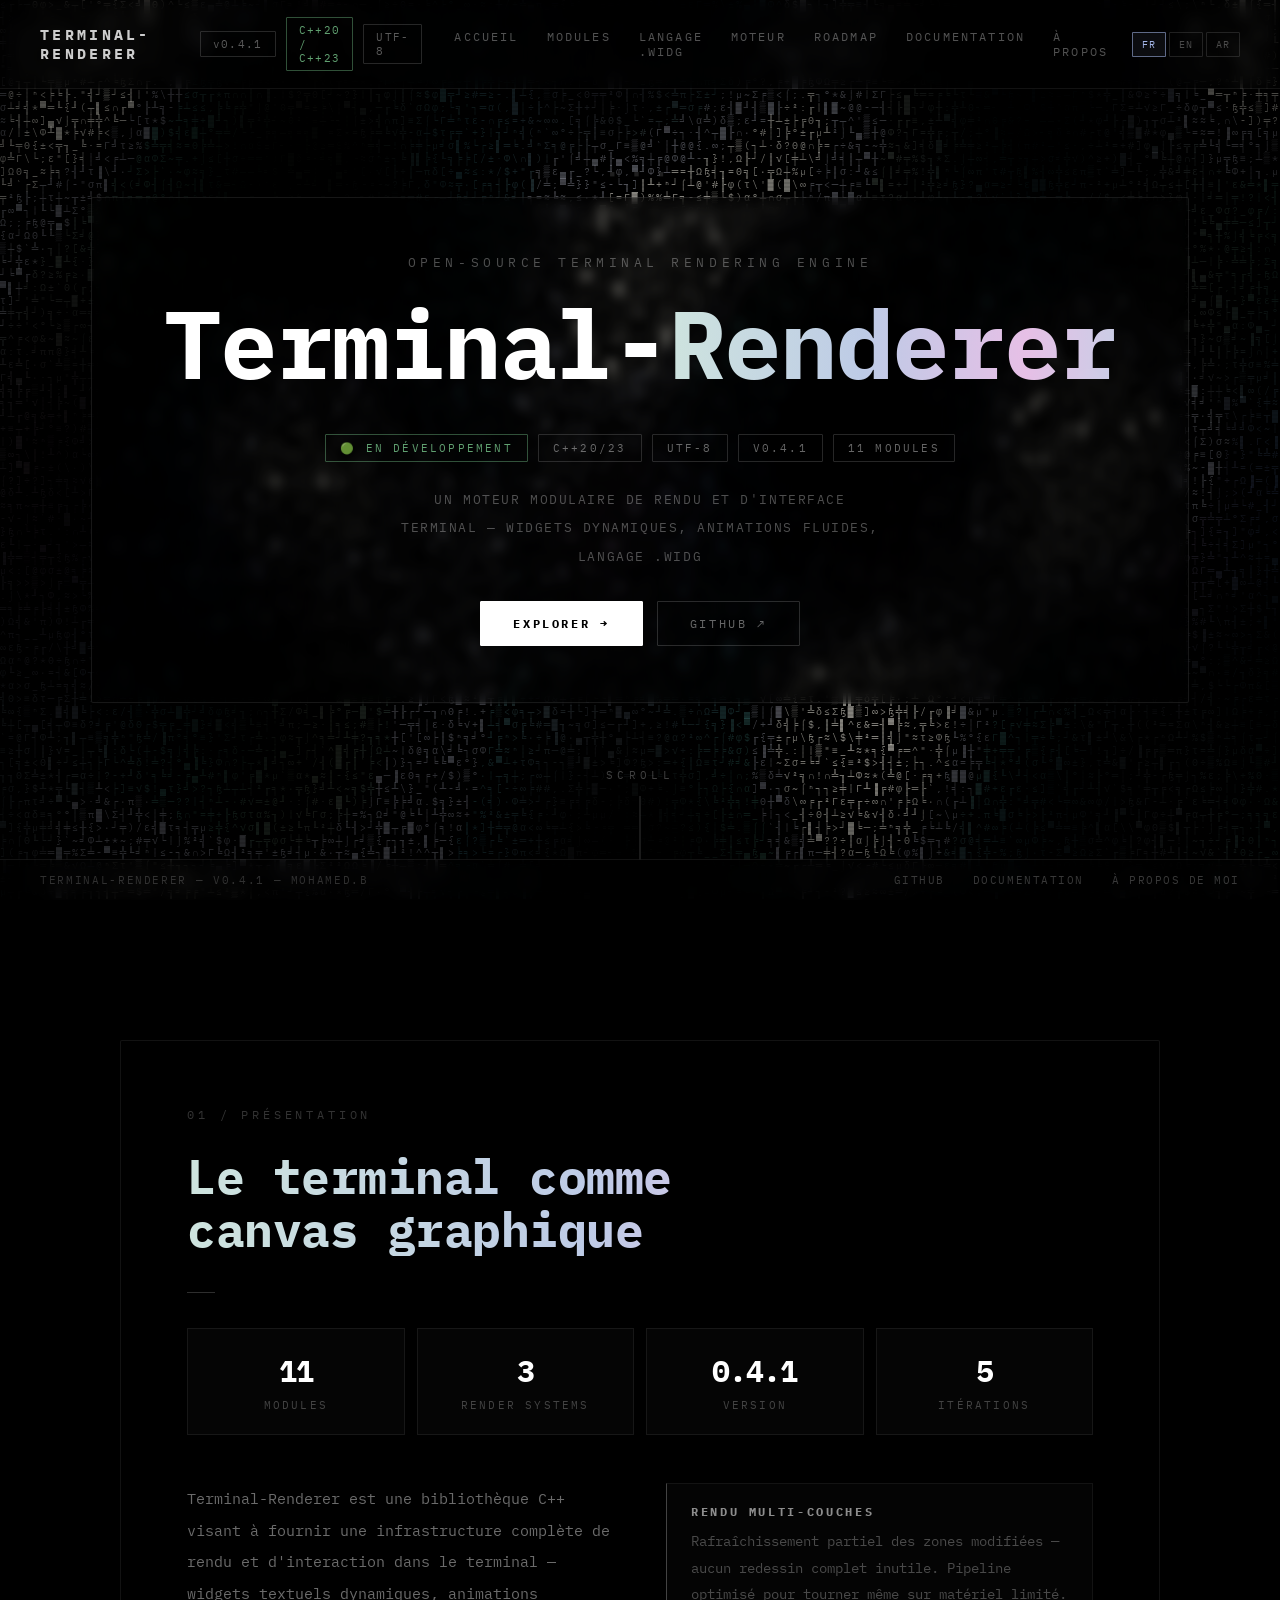
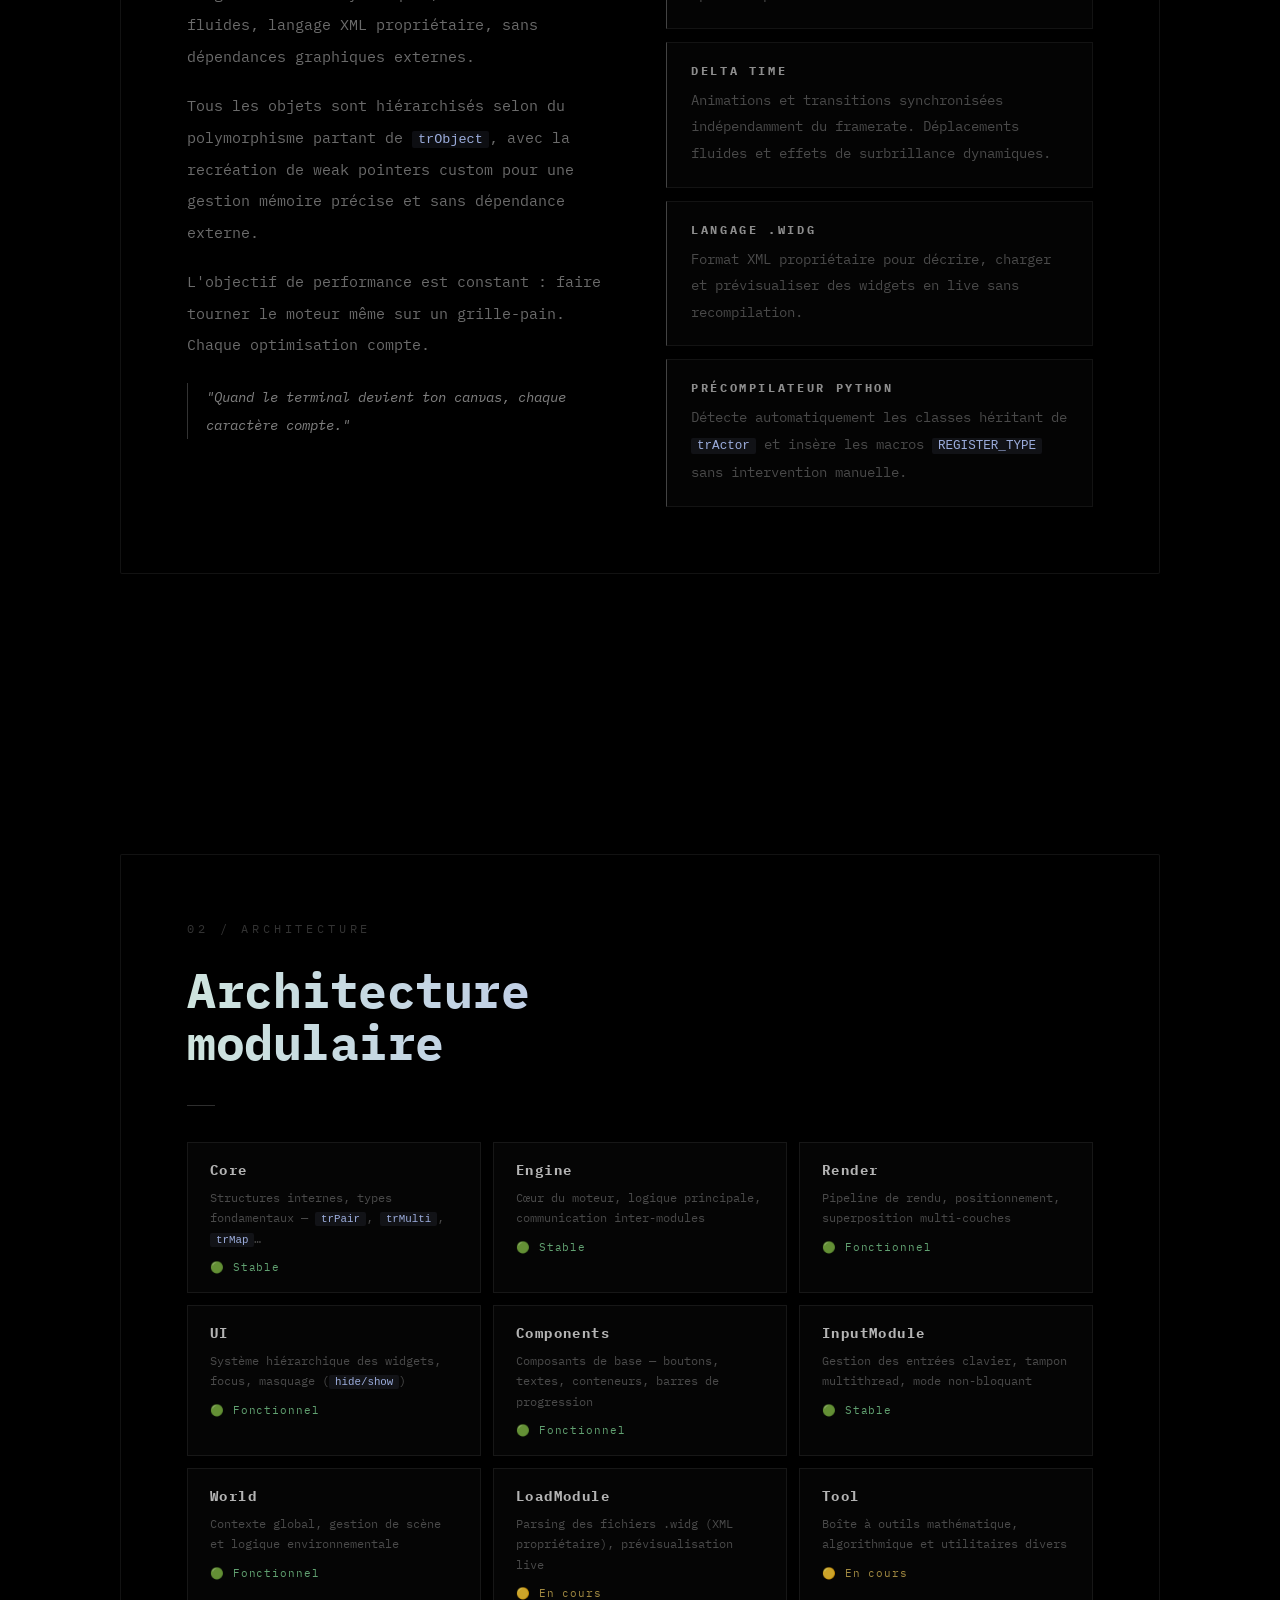
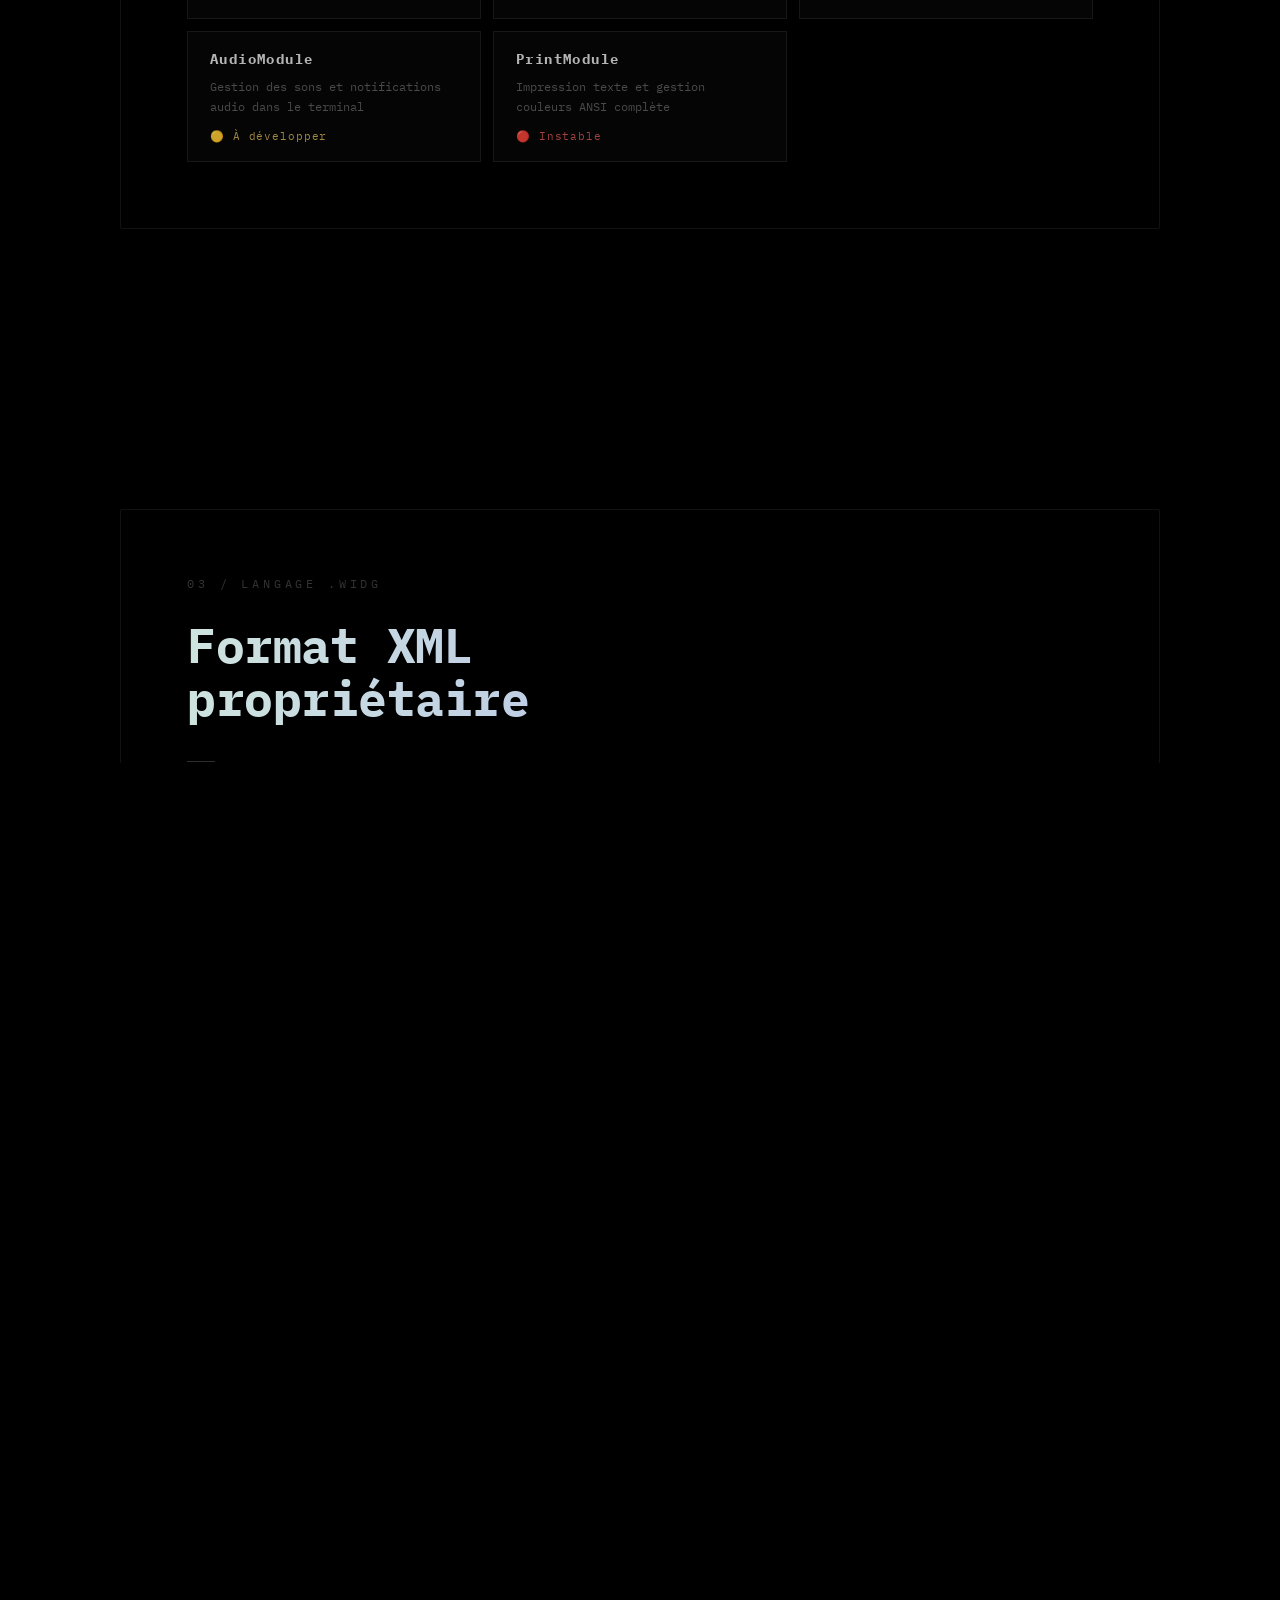
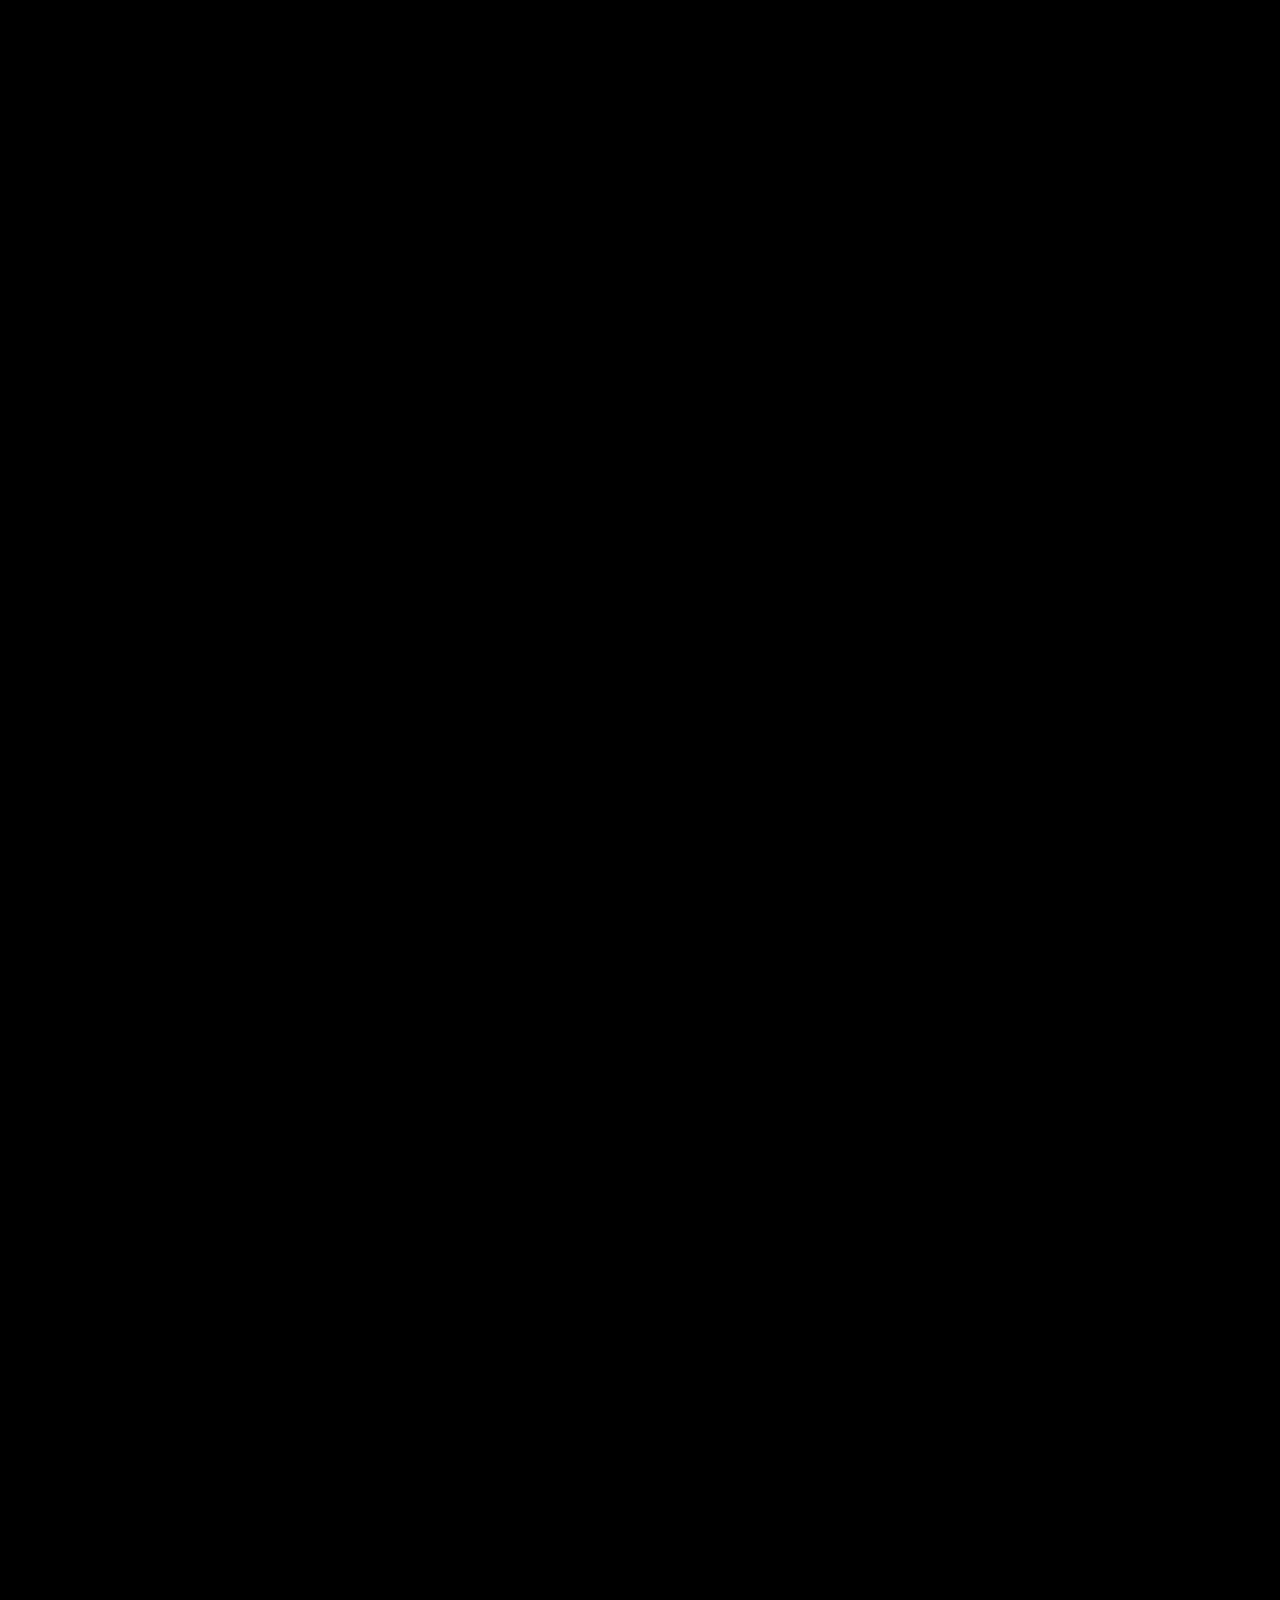
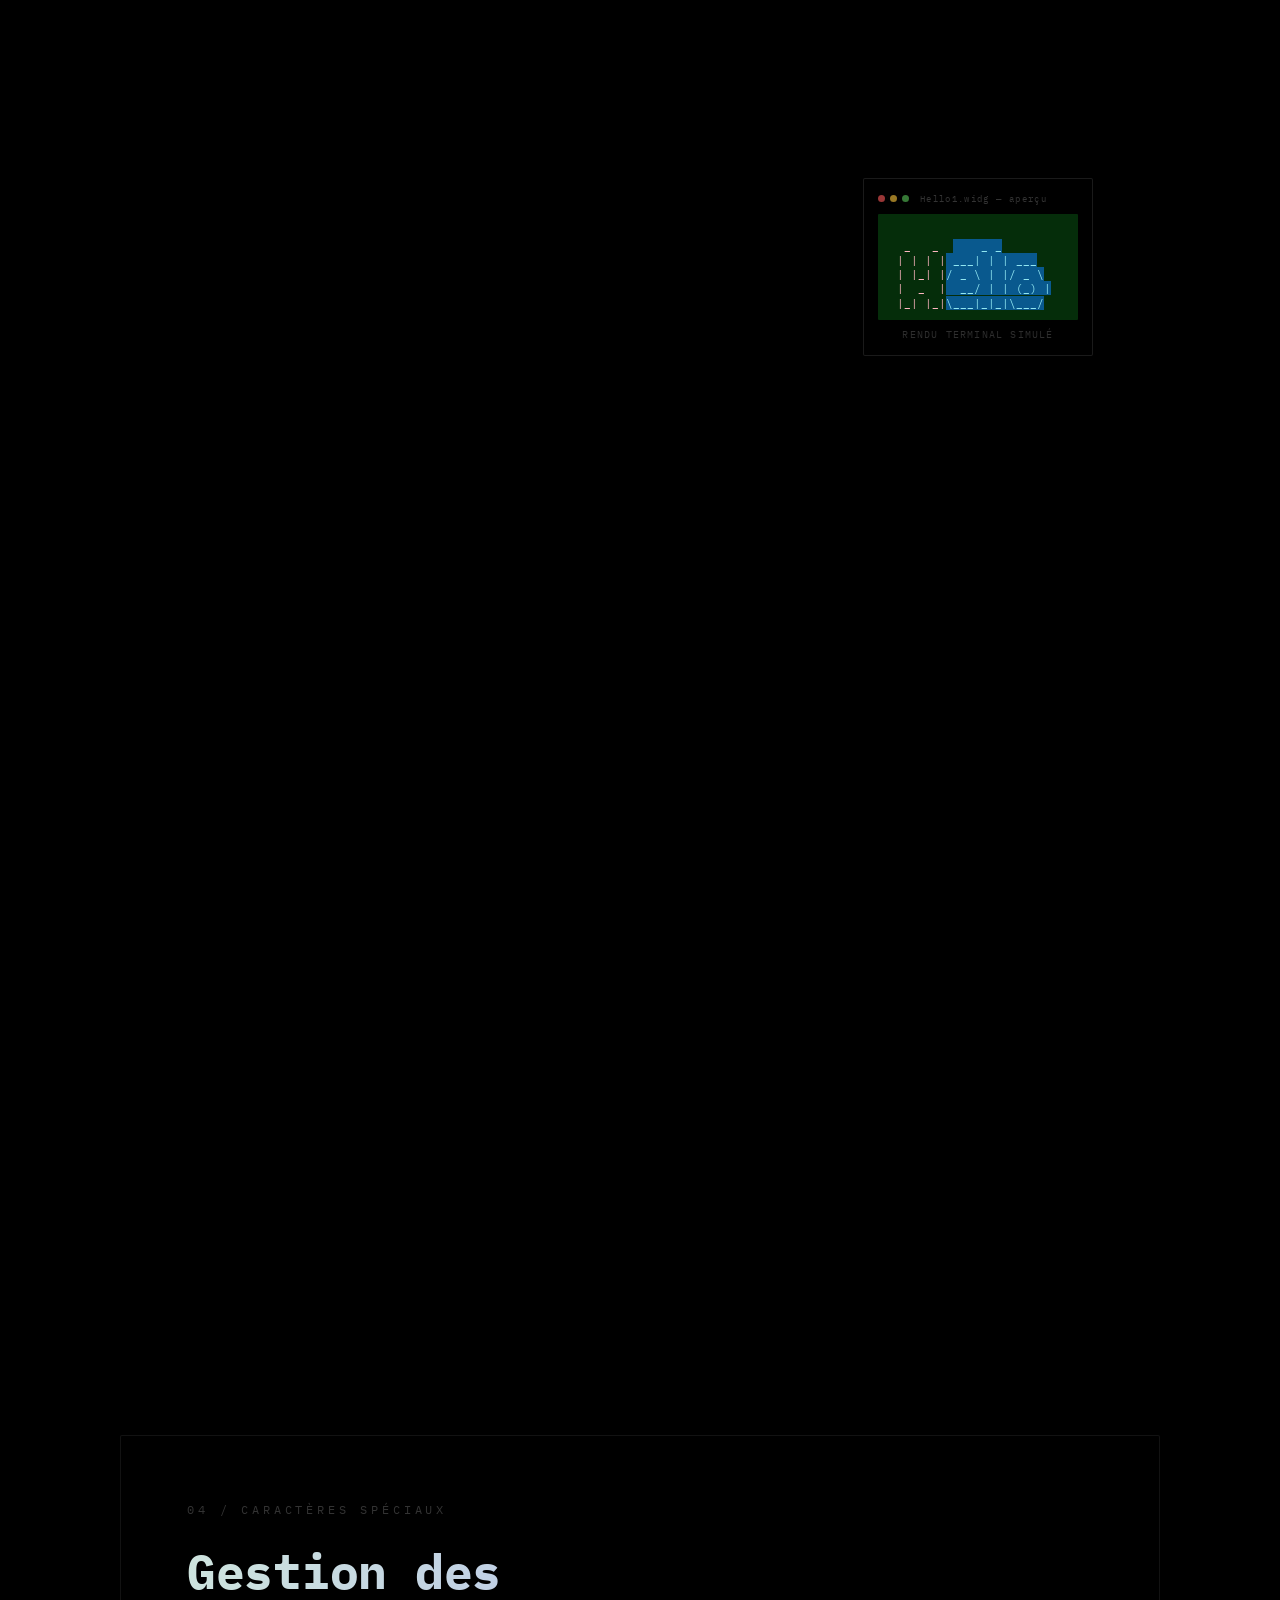
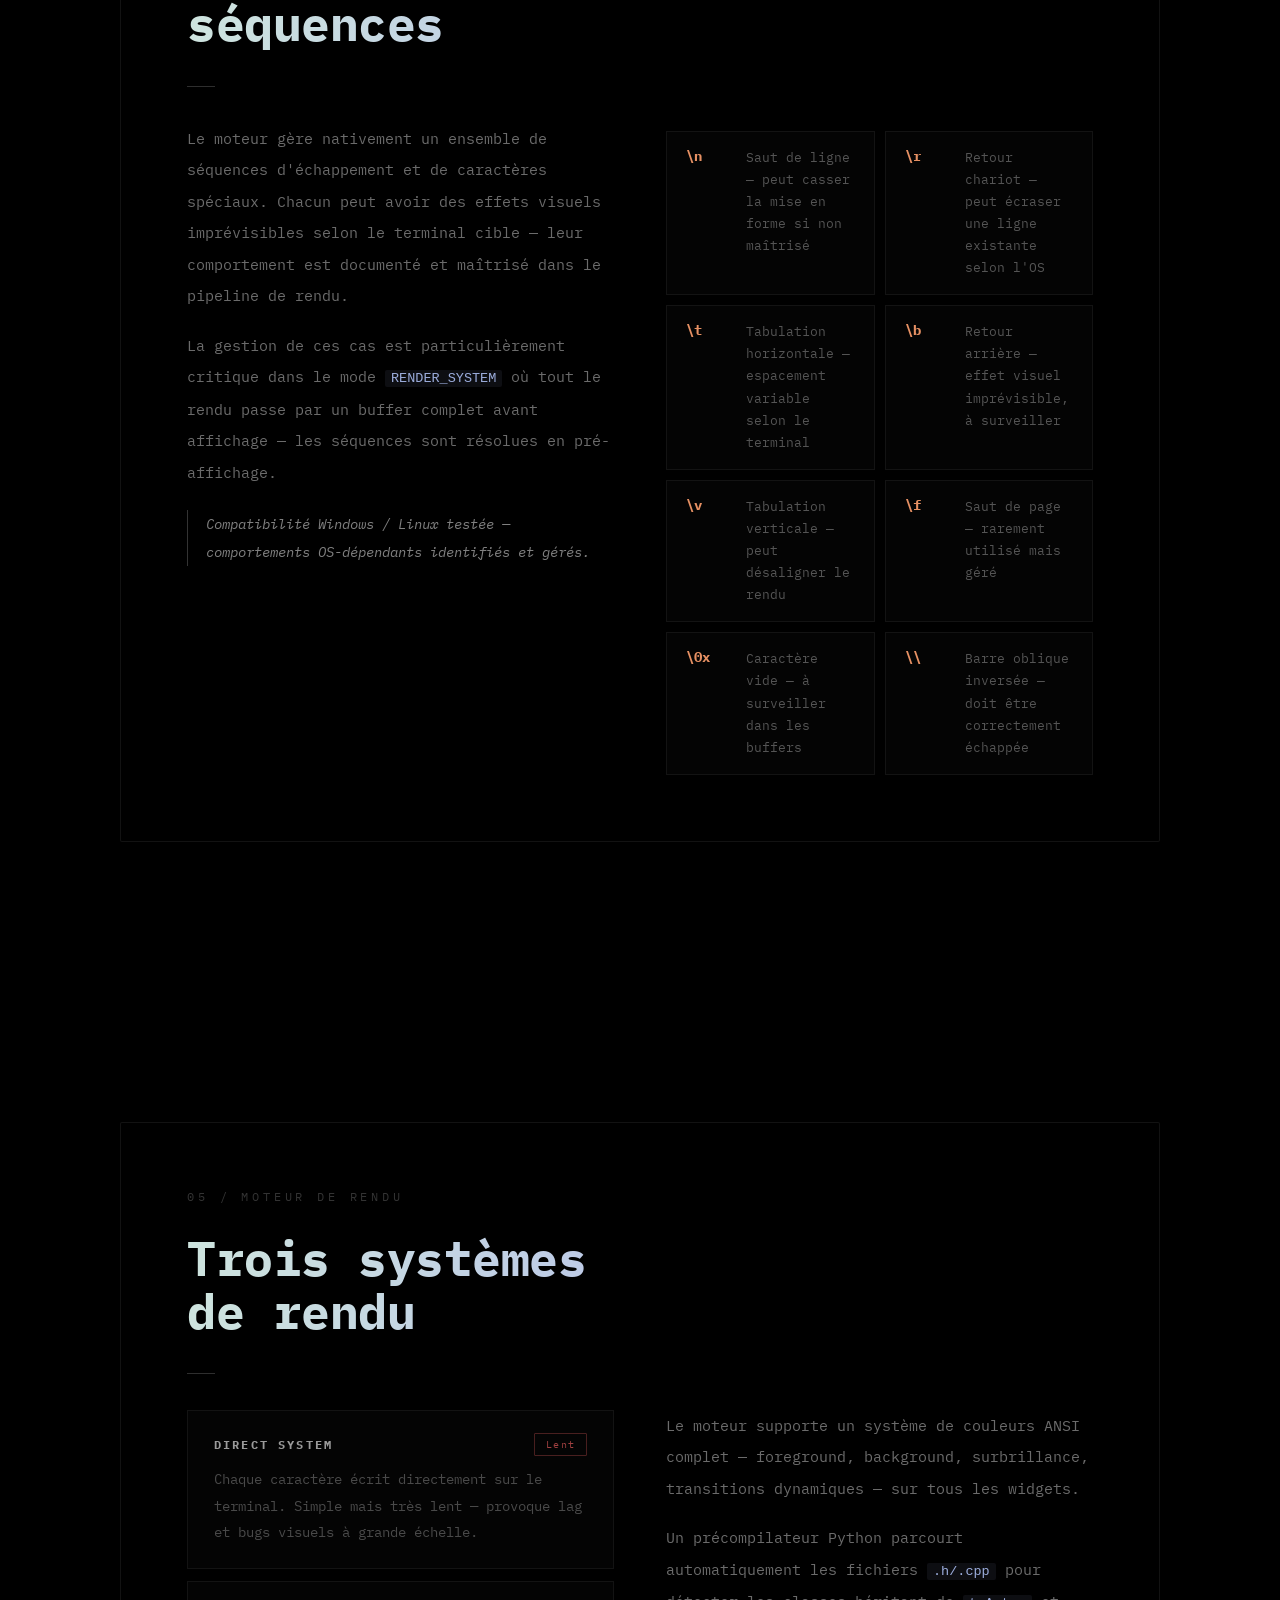
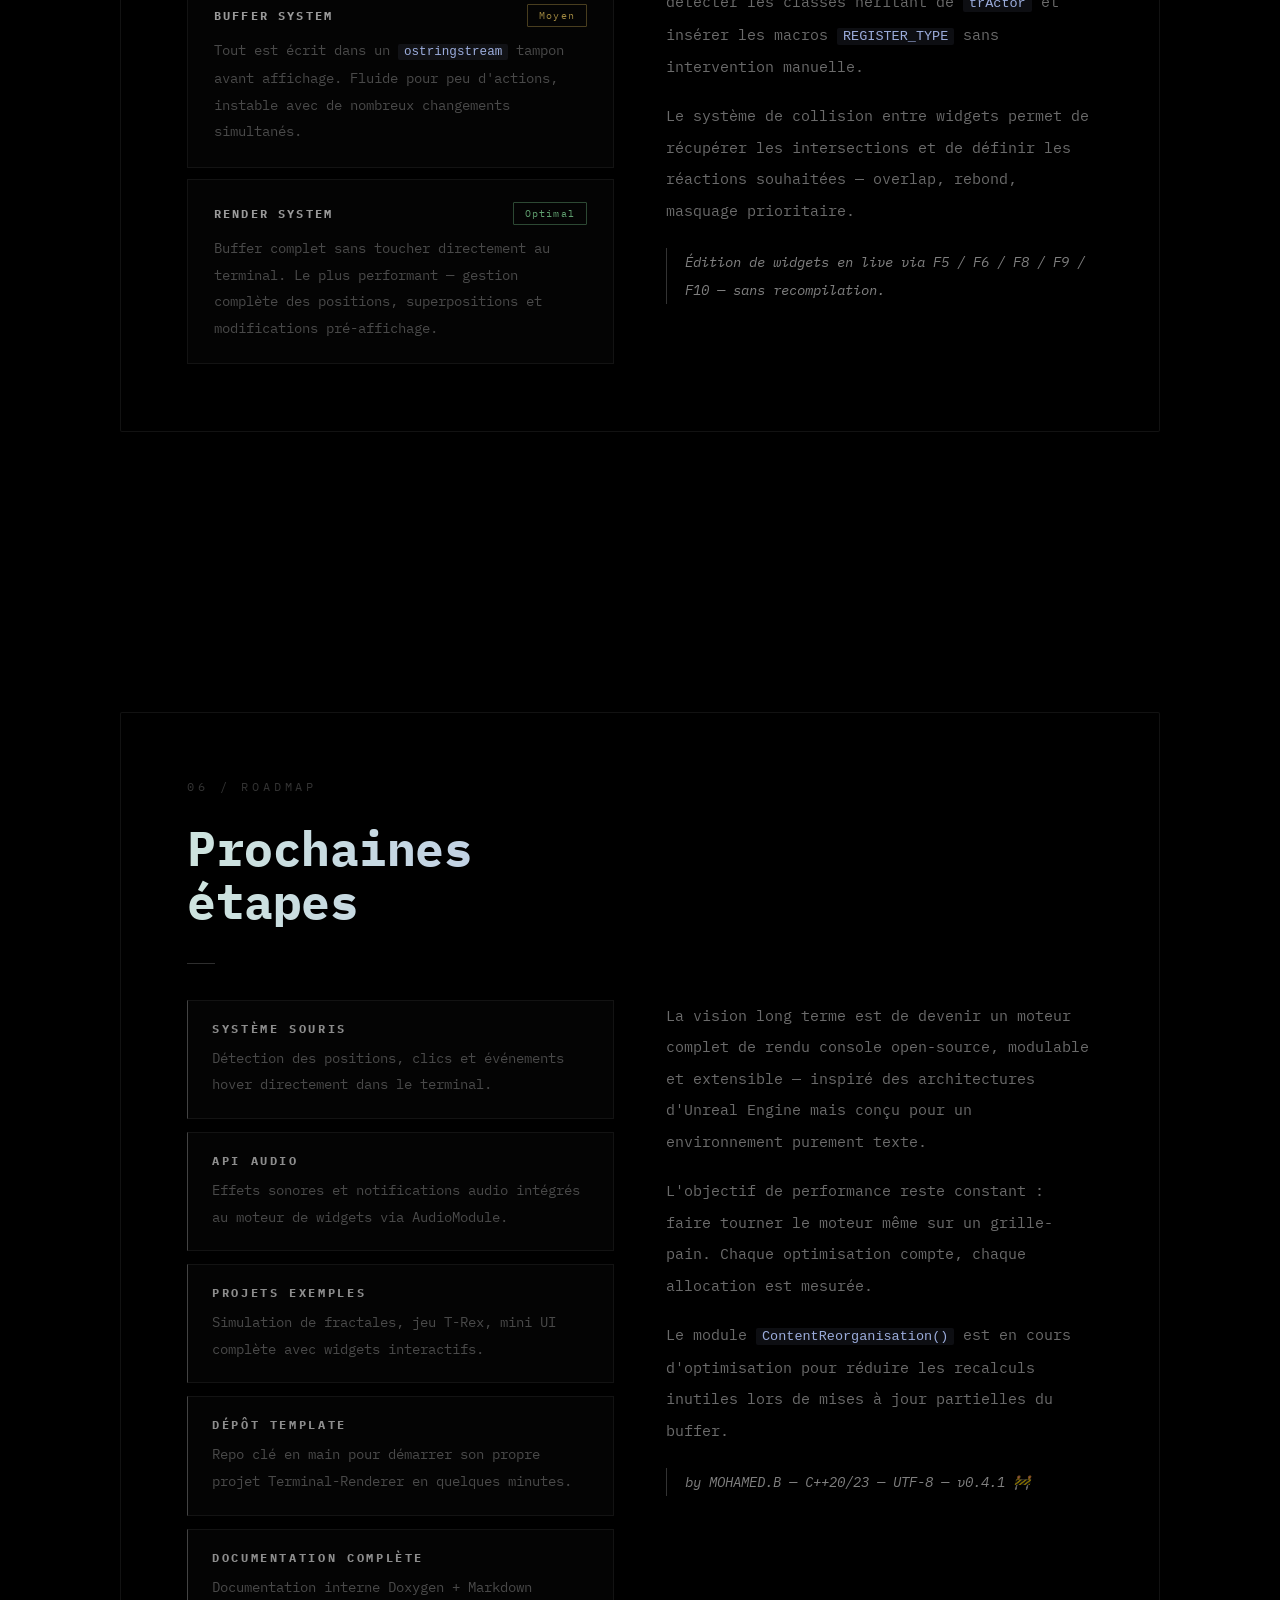
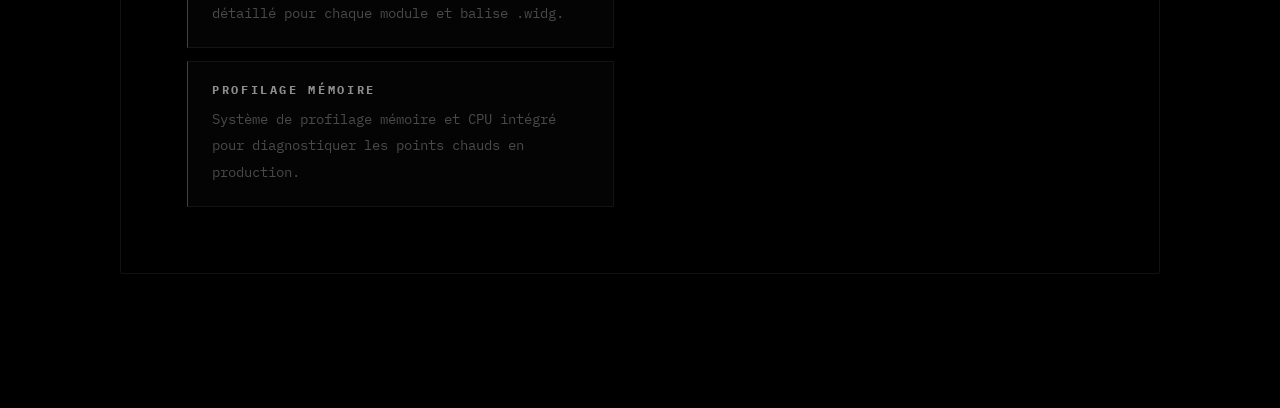
==== commit 466e153c: "Add about page, doc tool and i18n tweaks Introduce a full about.html (layout, styles, hero, bio, ava" ====
--- a/index.html
+++ b/index.html
@@ -7,6 +7,85 @@
     <link rel="preconnect" href="https://fonts.googleapis.com">
     <link href="https://fonts.googleapis.com/css2?family=IBM+Plex+Mono:wght@400;500;700&display=swap" rel="stylesheet">
     <link rel="stylesheet" href="style.css">
+    <style>
+        /* ══ LOGO-LINK ══ */
+        a#nav-logo {
+            font-size: 15px; font-weight: 700;
+            letter-spacing: 0.22em; color: rgba(255,255,255,0.8);
+            text-transform: uppercase; text-decoration: none;
+            transition: color 0.2s; cursor: pointer;
+        }
+        a#nav-logo:hover { color: #fff; }
+
+        /* ══ BIG CTA TOOL BANNER ══ */
+        .tool-cta-mega {
+            margin: 44px 0 36px;
+            padding: 48px 52px;
+            background: linear-gradient(135deg, rgba(180,200,255,0.06) 0%, rgba(120,200,140,0.04) 100%);
+            border: 1px solid rgba(180,200,255,0.25);
+            border-radius: 3px;
+            display: flex; align-items: center; justify-content: space-between; gap: 40px;
+            position: relative; overflow: hidden;
+            transition: border-color 0.3s, box-shadow 0.3s;
+        }
+        .tool-cta-mega::before {
+            content: '';
+            position: absolute; inset: 0;
+            background: radial-gradient(ellipse at 20% 50%, rgba(180,200,255,0.08) 0%, transparent 60%);
+            pointer-events: none;
+        }
+        .tool-cta-mega:hover {
+            border-color: rgba(180,200,255,0.5);
+            box-shadow: 0 0 40px rgba(180,200,255,0.1), 0 0 80px rgba(120,200,140,0.05);
+        }
+        .tool-cta-mega-left { flex: 1; }
+        .tool-cta-mega-kicker {
+            font-size: 10px; letter-spacing: 0.35em; text-transform: uppercase;
+            color: rgba(120,200,140,0.7); margin-bottom: 14px;
+        }
+        .tool-cta-mega-title {
+            font-size: clamp(18px, 2.8vw, 28px); font-weight: 700;
+            letter-spacing: -0.5px; color: #fff; margin-bottom: 12px; line-height: 1.25;
+        }
+        .tool-cta-mega-sub {
+            font-size: 13px; color: rgba(255,255,255,0.32);
+            letter-spacing: 0.08em; line-height: 1.85;
+        }
+        .tool-cta-mega-right { flex-shrink: 0; display: flex; flex-direction: column; align-items: center; gap: 12px; }
+        .btn-mega {
+            font-family: 'IBM Plex Mono', monospace; font-size: 13px;
+            letter-spacing: 0.18em; text-transform: uppercase; font-weight: 700;
+            padding: 18px 38px; text-decoration: none; border-radius: 2px;
+            background: #fff; color: #000; border: 1px solid #fff;
+            transition: all 0.25s; white-space: nowrap;
+            display: inline-block;
+        }
+        .btn-mega:hover { background: transparent; color: #fff; }
+        .btn-mega-ghost {
+            font-size: 11px; letter-spacing: 0.15em; color: rgba(255,255,255,0.25);
+            text-decoration: none; transition: color 0.2s;
+        }
+        .btn-mega-ghost:hover { color: rgba(255,255,255,0.6); }
+
+        /* ══ TITLE HOVER SHIMMER ══ */
+        .section-title { transition: filter 0.3s; }
+        .section-title:hover {
+            filter: brightness(1.25) drop-shadow(0 0 14px rgba(200,215,255,0.45));
+        }
+
+        /* ══ RENDER SYSTEM TILT CARDS ══ */
+        .render-system {
+            cursor: default;
+            transition: transform 0.5s ease, border-color 0.3s, box-shadow 0.3s;
+            transform-style: preserve-3d;
+        }
+
+        @media (max-width: 760px) {
+            .tool-cta-mega { flex-direction: column; padding: 32px 24px; }
+            .tool-cta-mega-right { width: 100%; }
+            .btn-mega { width: 100%; text-align: center; }
+        }
+    </style>
 </head>
 <body>
 
@@ -16,16 +95,24 @@
 
 <!-- NAV -->
 <nav id="nav">
-    <div id="nav-logo">Terminal-Renderer</div>
+    <a id="nav-logo" href="index.html">Terminal-Renderer</a>
     <div id="nav-right">
         <span class="nav-badge">v0.4.1</span>
-        <span class="nav-badge green">C++17 / C++20</span>
+        <span class="nav-badge green">C++20 / C++23</span>
+        <span class="nav-badge">UTF-8</span>
         <div id="nav-links">
-            <a class="nav-link" href="#about">Présentation</a>
-            <a class="nav-link" href="#modules">Modules</a>
-            <a class="nav-link" href="#widg">Langage .widg</a>
-            <a class="nav-link" href="#engine">Moteur</a>
-            <a class="nav-link" href="#roadmap">Roadmap</a>
+            <a class="nav-link" href="#about"    data-i18n="nav.home">Présentation</a>
+            <a class="nav-link" href="#modules"  data-i18n="nav.modules">Modules</a>
+            <a class="nav-link" href="#widg"     data-i18n="nav.widg">Langage .widg</a>
+            <a class="nav-link" href="#engine"   data-i18n="nav.engine">Moteur</a>
+            <a class="nav-link" href="#roadmap"  data-i18n="nav.roadmap">Roadmap</a>
+            <a class="nav-link" href="documentation.html" data-i18n="nav.doc">Documentation</a>
+            <a class="nav-link" href="about.html"         data-i18n="nav.about">À propos</a>
+        </div>
+        <div id="lang-switcher">
+            <button class="lang-btn" data-lang="fr">FR</button>
+            <button class="lang-btn" data-lang="en">EN</button>
+            <button class="lang-btn" data-lang="ar">AR</button>
         </div>
     </div>
 </nav>
@@ -33,24 +120,25 @@
 <!-- HERO -->
 <section id="hero">
     <div id="hero-card">
-        <div id="hero-eyebrow">Open-source terminal rendering engine</div>
+        <div id="hero-eyebrow" data-i18n="hero.eyebrow">Open-source terminal rendering engine</div>
         <h1 id="hero-title">
             <span id="title-terminal"></span><span id="title-renderer"></span><span id="title-cursor"></span>
         </h1>
         <div id="hero-meta">
-            <span class="meta-pill active">🟢 En développement</span>
-            <span class="meta-pill">C++17+</span>
+            <span class="meta-pill active" data-i18n="hero.pill.dev">🟢 En développement</span>
+            <span class="meta-pill">C++20/23</span>
+            <span class="meta-pill">UTF-8</span>
             <span class="meta-pill">v0.4.1</span>
             <span class="meta-pill">11 Modules</span>
         </div>
-        <p id="hero-sub">Un moteur modulaire de rendu et d'interface terminal — widgets dynamiques, animations fluides, langage .widg</p>
+        <p id="hero-sub" data-i18n="hero.sub">Un moteur modulaire de rendu et d'interface terminal — widgets dynamiques, animations fluides, langage .widg</p>
         <div id="hero-cta">
-            <a href="#modules" class="btn btn-primary">Explorer →</a>
-            <a href="https://github.com/RydeProgramation/Terminal-Renderer" class="btn btn-ghost">GitHub ↗</a>
+            <a href="#modules" class="btn btn-primary" data-i18n="hero.btn.explore">Explorer →</a>
+            <a href="https://github.com/RydeProgramation/Terminal-Renderer" class="btn btn-ghost" data-i18n="hero.btn.github">GitHub ↗</a>
         </div>
     </div>
     <div id="scroll-hint">
-        <span>Scroll</span>
+        <span data-i18n="about.scroll">Scroll</span>
         <div class="scroll-bar"></div>
     </div>
 </section>
@@ -61,27 +149,27 @@
 <section class="section" id="about">
     <div class="section-inner">
         <div class="section-card">
-            <p class="section-num">01 / Présentation</p>
-            <h2 class="section-title shimmer-text">Le terminal comme<br>canvas graphique</h2>
+            <p class="section-num" data-i18n="s01.num">01 / Présentation</p>
+            <h2 class="section-title shimmer-text" data-i18n="s01.title">Le terminal comme<br>canvas graphique</h2>
             <div class="section-rule"></div>
             <div class="stats-row">
-                <div class="stat-box"><div class="stat-value">11</div><div class="stat-label">Modules</div></div>
-                <div class="stat-box"><div class="stat-value">3</div><div class="stat-label">Render systems</div></div>
-                <div class="stat-box"><div class="stat-value">0.4.1</div><div class="stat-label">Version</div></div>
-                <div class="stat-box"><div class="stat-value">5</div><div class="stat-label">Itérations</div></div>
+                <div class="stat-box"><div class="stat-value">11</div><div class="stat-label" data-i18n="s01.stat.modules">Modules</div></div>
+                <div class="stat-box"><div class="stat-value">3</div><div class="stat-label" data-i18n="s01.stat.render">Render systems</div></div>
+                <div class="stat-box"><div class="stat-value">0.4.1</div><div class="stat-label" data-i18n="s01.stat.version">Version</div></div>
+                <div class="stat-box"><div class="stat-value">5</div><div class="stat-label" data-i18n="s01.stat.iter">Itérations</div></div>
             </div>
             <div class="section-grid">
                 <div class="section-text">
-                    <p>Terminal-Renderer est une bibliothèque C++ visant à fournir une infrastructure complète de rendu et d'interaction dans le terminal — widgets textuels dynamiques, animations fluides, langage XML propriétaire, sans dépendances graphiques externes.</p>
-                    <p>Tous les objets sont hiérarchisés selon du polymorphisme partant de <code>trObject</code>, avec la recréation de weak pointers custom pour une gestion mémoire précise et sans dépendance externe.</p>
-                    <p>L'objectif de performance est constant : faire tourner le moteur même sur un grille-pain. Chaque optimisation compte.</p>
-                    <div class="retro-quote">"Quand le terminal devient ton canvas, chaque caractère compte."</div>
+                    <p data-i18n="s01.p1">Terminal-Renderer est une bibliothèque C++ visant à fournir une infrastructure complète de rendu et d'interaction dans le terminal — widgets textuels dynamiques, animations fluides, langage XML propriétaire, sans dépendances graphiques externes.</p>
+                    <p data-i18n="s01.p2">Tous les objets sont hiérarchisés selon du polymorphisme partant de <code>trObject</code>, avec la recréation de weak pointers custom pour une gestion mémoire précise et sans dépendance externe.</p>
+                    <p data-i18n="s01.p3">L'objectif de performance est constant : faire tourner le moteur même sur un grille-pain. Chaque optimisation compte.</p>
+                    <div class="retro-quote" data-i18n="s01.quote">"Quand le terminal devient ton canvas, chaque caractère compte."</div>
                 </div>
                 <div class="features">
-                    <div class="feature"><h4>Rendu multi-couches</h4><p>Rafraîchissement partiel des zones modifiées — aucun redessin complet inutile. Pipeline optimisé pour tourner même sur matériel limité.</p></div>
-                    <div class="feature"><h4>Delta Time</h4><p>Animations et transitions synchronisées indépendamment du framerate. Déplacements fluides et effets de surbrillance dynamiques.</p></div>
-                    <div class="feature"><h4>Langage .widg</h4><p>Format XML propriétaire pour décrire, charger et prévisualiser des widgets en live sans recompilation.</p></div>
-                    <div class="feature"><h4>Précompilateur Python</h4><p>Détecte automatiquement les classes héritant de <code>trActor</code> et insère les macros <code>REGISTER_TYPE</code> sans intervention manuelle.</p></div>
+                    <div class="feature"><h4 data-i18n="s01.f1.title">Rendu multi-couches</h4><p data-i18n="s01.f1.desc">Rafraîchissement partiel des zones modifiées — aucun redessin complet inutile. Pipeline optimisé pour tourner même sur matériel limité.</p></div>
+                    <div class="feature"><h4 data-i18n="s01.f2.title">Delta Time</h4><p data-i18n="s01.f2.desc">Animations et transitions synchronisées indépendamment du framerate. Déplacements fluides et effets de surbrillance dynamiques.</p></div>
+                    <div class="feature"><h4 data-i18n="s01.f3.title">Langage .widg</h4><p data-i18n="s01.f3.desc">Format XML propriétaire pour décrire, charger et prévisualiser des widgets en live sans recompilation.</p></div>
+                    <div class="feature"><h4 data-i18n="s01.f4.title">Précompilateur Python</h4><p data-i18n="s01.f4.desc">Détecte automatiquement les classes héritant de <code>trActor</code> et insère les macros <code>REGISTER_TYPE</code> sans intervention manuelle.</p></div>
                 </div>
             </div>
         </div>
@@ -92,21 +180,21 @@
 <section class="section" id="modules">
     <div class="section-inner">
         <div class="section-card">
-            <p class="section-num">02 / Architecture</p>
-            <h2 class="section-title shimmer-text">Architecture<br>modulaire</h2>
+            <p class="section-num" data-i18n="s02.num">02 / Architecture</p>
+            <h2 class="section-title shimmer-text" data-i18n="s02.title">Architecture<br>modulaire</h2>
             <div class="section-rule"></div>
             <div class="module-grid">
-                <div class="module-item"><div class="module-name">Core</div><div class="module-desc">Structures internes, types fondamentaux — <code>trPair</code>, <code>trMulti</code>, <code>trMap</code>…</div><div class="module-status status-ok">🟢 Stable</div></div>
-                <div class="module-item"><div class="module-name">Engine</div><div class="module-desc">Cœur du moteur, logique principale, communication inter-modules</div><div class="module-status status-ok">🟢 Stable</div></div>
-                <div class="module-item"><div class="module-name">Render</div><div class="module-desc">Pipeline de rendu, positionnement, superposition multi-couches</div><div class="module-status status-ok">🟢 Fonctionnel</div></div>
-                <div class="module-item"><div class="module-name">UI</div><div class="module-desc">Système hiérarchique des widgets, focus, masquage (<code>hide/show</code>)</div><div class="module-status status-ok">🟢 Fonctionnel</div></div>
-                <div class="module-item"><div class="module-name">Components</div><div class="module-desc">Composants de base — boutons, textes, conteneurs, barres de progression</div><div class="module-status status-ok">🟢 Fonctionnel</div></div>
-                <div class="module-item"><div class="module-name">InputModule</div><div class="module-desc">Gestion des entrées clavier, tampon multithread, mode non-bloquant</div><div class="module-status status-ok">🟢 Stable</div></div>
-                <div class="module-item"><div class="module-name">World</div><div class="module-desc">Contexte global, gestion de scène et logique environnementale</div><div class="module-status status-ok">🟢 Fonctionnel</div></div>
-                <div class="module-item"><div class="module-name">LoadModule</div><div class="module-desc">Parsing des fichiers .widg (XML propriétaire), prévisualisation live</div><div class="module-status status-wip">🟡 En cours</div></div>
-                <div class="module-item"><div class="module-name">Tool</div><div class="module-desc">Boîte à outils mathématique, algorithmique et utilitaires divers</div><div class="module-status status-wip">🟡 En cours</div></div>
-                <div class="module-item"><div class="module-name">AudioModule</div><div class="module-desc">Gestion des sons et notifications audio dans le terminal</div><div class="module-status status-wip">🟡 À développer</div></div>
-                <div class="module-item"><div class="module-name">PrintModule</div><div class="module-desc">Impression texte et gestion couleurs ANSI complète</div><div class="module-status status-bad">🔴 Instable</div></div>
+                <div class="module-item"><div class="module-name">Core</div><div class="module-desc" data-i18n="mod.core.desc">Structures internes, types fondamentaux — <code>trPair</code>, <code>trMulti</code>, <code>trMap</code>…</div><div class="module-status status-ok" data-i18n="status.stable">🟢 Stable</div></div>
+                <div class="module-item"><div class="module-name">Engine</div><div class="module-desc" data-i18n="mod.engine.desc">Cœur du moteur, logique principale, communication inter-modules</div><div class="module-status status-ok" data-i18n="status.stable">🟢 Stable</div></div>
+                <div class="module-item"><div class="module-name">Render</div><div class="module-desc" data-i18n="mod.render.desc">Pipeline de rendu, positionnement, superposition multi-couches</div><div class="module-status status-ok" data-i18n="status.func">🟢 Fonctionnel</div></div>
+                <div class="module-item"><div class="module-name">UI</div><div class="module-desc" data-i18n="mod.ui.desc">Système hiérarchique des widgets, focus, masquage (<code>hide/show</code>)</div><div class="module-status status-ok" data-i18n="status.func">🟢 Fonctionnel</div></div>
+                <div class="module-item"><div class="module-name">Components</div><div class="module-desc" data-i18n="mod.comp.desc">Composants de base — boutons, textes, conteneurs, barres de progression</div><div class="module-status status-ok" data-i18n="status.func">🟢 Fonctionnel</div></div>
+                <div class="module-item"><div class="module-name">InputModule</div><div class="module-desc" data-i18n="mod.input.desc">Gestion des entrées clavier, tampon multithread, mode non-bloquant</div><div class="module-status status-ok" data-i18n="status.stable">🟢 Stable</div></div>
+                <div class="module-item"><div class="module-name">World</div><div class="module-desc" data-i18n="mod.world.desc">Contexte global, gestion de scène et logique environnementale</div><div class="module-status status-ok" data-i18n="status.func">🟢 Fonctionnel</div></div>
+                <div class="module-item"><div class="module-name">LoadModule</div><div class="module-desc" data-i18n="mod.load.desc">Parsing des fichiers .widg (XML propriétaire), prévisualisation live</div><div class="module-status status-wip" data-i18n="status.wip">🟡 En cours</div></div>
+                <div class="module-item"><div class="module-name">Tool</div><div class="module-desc" data-i18n="mod.tool.desc">Boîte à outils mathématique, algorithmique et utilitaires divers</div><div class="module-status status-wip" data-i18n="status.wip">🟡 En cours</div></div>
+                <div class="module-item"><div class="module-name">AudioModule</div><div class="module-desc" data-i18n="mod.audio.desc">Gestion des sons et notifications audio dans le terminal</div><div class="module-status status-wip" data-i18n="status.todo">🟡 À développer</div></div>
+                <div class="module-item"><div class="module-name">PrintModule</div><div class="module-desc" data-i18n="mod.print.desc">Impression texte et gestion couleurs ANSI complète</div><div class="module-status status-bad" data-i18n="status.unstable">🔴 Instable</div></div>
             </div>
         </div>
     </div>
@@ -116,30 +204,44 @@
 <section class="section" id="widg">
     <div class="section-inner">
         <div class="section-card">
-            <p class="section-num">03 / Langage .widg</p>
-            <h2 class="section-title shimmer-text">Format XML<br>propriétaire</h2>
+            <p class="section-num" data-i18n="s03.num">03 / Langage .widg</p>
+            <h2 class="section-title shimmer-text" data-i18n="s03.title">Format XML<br>propriétaire</h2>
             <div class="section-rule"></div>
             <div class="section-grid" style="margin-bottom:44px;">
                 <div class="section-text">
-                    <p>Chaque widget peut être décrit via un fichier <code>.widg</code> utilisant un XML personnalisé avec des balises avancées. Ces balises permettent de définir les propriétés, la position, le contenu et les couleurs d'un widget.</p>
-                    <p>L'un des atouts majeurs du format : la modification en direct. En appuyant sur <code>F5/F6/F8/F9/F10</code> dans l'aperçu, les changements effectués dans le fichier XML apparaissent immédiatement — sans recompiler.</p>
-                    <div class="retro-quote">Édition live · Animations · Séquences d'échappement · Couleurs ANSI par intervalle</div>
+                    <p data-i18n="s03.p1">Chaque widget peut être décrit via un fichier <code>.widg</code> utilisant un XML personnalisé avec des balises avancées. Ces balises permettent de définir les propriétés, la position, le contenu et les couleurs d'un widget.</p>
+                    <p data-i18n="s03.p2">L'un des atouts majeurs du format : la modification en direct. En appuyant sur <code>F5/F6/F8/F9/F10</code> dans l'aperçu, les changements effectués dans le fichier XML apparaissent immédiatement — sans recompiler.</p>
+                    <div class="retro-quote" data-i18n="s03.quote">Édition live · Animations · Séquences d'échappement · Couleurs ANSI par intervalle</div>
                 </div>
                 <div class="features">
-                    <div class="feature"><h4>Chargement dynamique</h4><p>Ouvrir et visualiser n'importe quel fichier .widg seul avec toutes ses animations et couleurs, en isolation complète.</p></div>
-                    <div class="feature"><h4>Débogage en temps réel</h4><p>Modifier le XML et voir les changements instantanément — idéal pour les widgets animés complexes.</p></div>
-                    <div class="feature"><h4>Animations frame-by-frame</h4><p>Chaque widget <code>trText</code> supporte des conteneurs d'animations avec frames horodatées et transitions automatiques.</p></div>
-                </div>
-            </div>
-
+                    <div class="feature"><h4 data-i18n="s03.f1.title">Chargement dynamique</h4><p data-i18n="s03.f1.desc">Ouvrir et visualiser n'importe quel fichier .widg seul avec toutes ses animations et couleurs, en isolation complète.</p></div>
+                    <div class="feature"><h4 data-i18n="s03.f2.title">Débogage en temps réel</h4><p data-i18n="s03.f2.desc">Modifier le XML et voir les changements instantanément — idéal pour les widgets animés complexes.</p></div>
+                    <div class="feature"><h4 data-i18n="s03.f3.title">Animations frame-by-frame</h4><p data-i18n="s03.f3.desc">Chaque widget <code>trText</code> supporte des conteneurs d'animations avec frames horodatées et transitions automatiques.</p></div>
+                </div>
+            </div>
+
+            <!-- ══ BIG TOOL CTA ══ -->
+            <div class="tool-cta-mega">
+                <div class="tool-cta-mega-left">
+                    <div class="tool-cta-mega-kicker" data-i18n="s03.cta.badge">🛠 Outil interactif</div>
+                    <div class="tool-cta-mega-title" data-i18n="s03.cta.title">Prévisualisez et créez vos fichiers .widg<br>directement dans le navigateur</div>
+                    <div class="tool-cta-mega-sub" data-i18n="s03.cta.desc">Import de fichiers .widg, éditeur en direct, générateur XML — sans installation.</div>
+                </div>
+                <div class="tool-cta-mega-right">
+                    <a href="documentation.html" class="btn-mega" data-i18n="s03.cta.btn">Ouvrir l'outil →</a>
+                    <a href="documentation.html#creator" class="btn-mega-ghost">Créer un widget →</a>
+                </div>
+            </div>
+
+            <!-- ══ TABLE ══ -->
             <div class="widg-table-wrap">
             <table class="widg-table">
                 <thead>
                     <tr>
-                        <th>Élément XML</th>
-                        <th>Attribut(s)</th>
-                        <th>Type C++</th>
-                        <th>Description</th>
+                        <th data-i18n="s03.th.elem">Élément XML</th>
+                        <th data-i18n="s03.th.attr">Attribut(s)</th>
+                        <th data-i18n="s03.th.type">Type C++</th>
+                        <th data-i18n="s03.th.desc">Description</th>
                     </tr>
                 </thead>
                 <tbody>
@@ -150,36 +252,34 @@
                     <tr><td>RelativePositionType</td><td>RpType</td><td>enum</td><td>Ancrage relatif : TopLeft, MiddleCenter, BottomRight…</td></tr>
                     <tr><td>trWidget</td><td>—</td><td>trWidget*</td><td>Widget pouvant contenir du texte ou des couleurs</td></tr>
                     <tr><td>Size</td><td>height, width</td><td>int</td><td>Taille du widget en colonnes / lignes</td></tr>
-                    <tr><td>Color</td><td>foreground, background</td><td>uint8_t R,G,B</td><td>Couleur du texte et/ou du fond du widget</td></tr>
+                    <tr><td>Color</td><td>foreground, background</td><td>uint8_t R,G,B,A</td><td>Couleur globale du texte et/ou du fond du widget (#RRGGBBAA)</td></tr>
+                    <tr><td>CaseColor</td><td>—</td><td>unordered_map</td><td>Définition de couleurs ANSI sur des <strong>intervalles</strong> de caractères — permet de colorier des portions distinctes du texte</td></tr>
+                    <tr><td>Case</td><td>Start, End, foreground, background</td><td>int / uint8_t</td><td>Intervalle [Start, End] avec couleur fg/bg indépendante. Préfixer l'attribut par <code>_</code> pour le désactiver (ex. <code>_background</code>)</td></tr>
                     <tr><td>Content</td><td>—</td><td>std::wstring</td><td>Contenu textuel du widget (peut être multi-lignes)</td></tr>
-                    <tr><td>Line</td><td>Content</td><td>std::wstring</td><td>Ligne de texte normale</td></tr>
-                    <tr><td>LineRaw</td><td>Content</td><td>std::wstring</td><td>Ligne avec séquences d'échappement (\n, \t…)</td></tr>
-                    <tr><td>CaseColor</td><td>—</td><td>unordered_map</td><td>Définition des couleurs pour des intervalles spécifiques dans le texte</td></tr>
-                    <tr><td>Case</td><td>Start, End, foreground, background</td><td>int / uint8_t</td><td>Intervalle d'un style ANSI appliqué à une partie du texte</td></tr>
+                    <tr><td>Line</td><td>Content</td><td>std::wstring</td><td>Ligne de texte normale (UTF-8)</td></tr>
+                    <tr><td>LineRaw</td><td>Content</td><td>std::wstring</td><td>Ligne avec séquences d'échappement (\n, \t, \b…)</td></tr>
                     <tr><td>trText</td><td>—</td><td>trText*</td><td>Texte animé ou statique, supporte Animation, RawFrame et FrameAdd</td></tr>
                     <tr><td>Animation</td><td>—</td><td>vector&lt;trPair&gt;</td><td>Conteneur de frames animées horodatées</td></tr>
-                    <tr><td>RawFrame</td><td>number, time</td><td>int</td><td>Frame brute avec durée en millisecondes</td></tr>
+                    <tr><td>RawFrame</td><td>number, time</td><td>int</td><td>Frame brute avec durée en millisecondes — peut contenir Content + CaseColor</td></tr>
                     <tr><td>FrameAdd</td><td>number, time, onLastFrame</td><td>int / bool</td><td>Ajout de frame sur le texte existant ou en fin d'animation</td></tr>
                     <tr><td>OldContent</td><td>—</td><td>std::wstring</td><td>Texte existant avant ajout ou effacement</td></tr>
                     <tr><td>Add</td><td>position</td><td>int</td><td>Position où insérer du texte dans OldContent</td></tr>
                     <tr><td>Erase</td><td>Start, End</td><td>int</td><td>Supprime un intervalle de texte dans OldContent</td></tr>
                 </tbody>
             </table>
-            </div><!-- /widg-table-wrap -->
-
-            <div class="widg-example">
+            </div>
+
+            <!-- ══ XML EXAMPLE + MINI PREVIEW ══ -->
+            <div class="widg-example-wrap">
+                <div class="widg-example">
 <span class="xml-cmmt">&lt;?xml version="1.0" encoding="utf-8"?&gt;</span>
 <br><span class="xml-tag">&lt;trObject</span> <span class="xml-attr">type</span>=<span class="xml-val">"trWidget"</span> <span class="xml-attr">name</span>=<span class="xml-val">"Hello1"</span><span class="xml-tag">&gt;</span>
 <br>&nbsp;&nbsp;<span class="xml-tag">&lt;Properties&gt;</span>
 <br>&nbsp;&nbsp;&nbsp;&nbsp;<span class="xml-tag">&lt;Property</span> <span class="xml-attr">name</span>=<span class="xml-val">"Activate"</span>  <span class="xml-attr">type</span>=<span class="xml-val">"bool"</span><span class="xml-tag">&gt;</span>true<span class="xml-tag">&lt;/Property&gt;</span>
 <br>&nbsp;&nbsp;&nbsp;&nbsp;<span class="xml-tag">&lt;Property</span> <span class="xml-attr">name</span>=<span class="xml-val">"Protected"</span> <span class="xml-attr">type</span>=<span class="xml-val">"bool"</span><span class="xml-tag">&gt;</span>false<span class="xml-tag">&lt;/Property&gt;</span>
-<br>&nbsp;&nbsp;&nbsp;&nbsp;<span class="xml-tag">&lt;Property</span> <span class="xml-attr">name</span>=<span class="xml-val">"ToChange"</span>  <span class="xml-attr">type</span>=<span class="xml-val">"bool"</span><span class="xml-tag">&gt;</span>true<span class="xml-tag">&lt;/Property&gt;</span>
 <br>&nbsp;&nbsp;<span class="xml-tag">&lt;/Properties&gt;</span>
-<br>&nbsp;&nbsp;<span class="xml-tag">&lt;trActor&gt;</span>
-<br>&nbsp;&nbsp;&nbsp;&nbsp;<span class="xml-tag">&lt;APPLY_Implementation</span> <span class="xml-attr">Code</span>=<span class="xml-val">""</span> <span class="xml-tag">/&gt;</span>
-<br>&nbsp;&nbsp;<span class="xml-tag">&lt;/trActor&gt;</span>
 <br>&nbsp;&nbsp;<span class="xml-tag">&lt;trPawn&gt;</span>
-<br>&nbsp;&nbsp;&nbsp;&nbsp;<span class="xml-tag">&lt;Position</span> <span class="xml-attr">x</span>=<span class="xml-val">"100"</span> <span class="xml-attr">y</span>=<span class="xml-val">"-1"</span> <span class="xml-tag">/&gt;</span>
+<br>&nbsp;&nbsp;&nbsp;&nbsp;<span class="xml-tag">&lt;Position</span> <span class="xml-attr">x</span>=<span class="xml-val">"0"</span> <span class="xml-attr">y</span>=<span class="xml-val">"0"</span> <span class="xml-tag">/&gt;</span>
 <br>&nbsp;&nbsp;&nbsp;&nbsp;<span class="xml-tag">&lt;RelativePositionType</span> <span class="xml-attr">RpType</span>=<span class="xml-val">"MiddleCenter"</span> <span class="xml-tag">/&gt;</span>
 <br>&nbsp;&nbsp;<span class="xml-tag">&lt;/trPawn&gt;</span>
 <br>&nbsp;&nbsp;<span class="xml-tag">&lt;trWidget&gt;</span>
@@ -192,10 +292,34 @@
 <br>&nbsp;&nbsp;&nbsp;&nbsp;&nbsp;&nbsp;<span class="xml-tag">&lt;Line</span> <span class="xml-attr">Content</span>=<span class="xml-val">"|_| |_|\___|_|_|\___/"</span> <span class="xml-tag">/&gt;</span>
 <br>&nbsp;&nbsp;&nbsp;&nbsp;<span class="xml-tag">&lt;/Content&gt;</span>
 <br>&nbsp;&nbsp;&nbsp;&nbsp;<span class="xml-tag">&lt;Color</span> <span class="xml-attr">foreground</span>=<span class="xml-val">"#9cf493ff"</span> <span class="xml-attr">background</span>=<span class="xml-val">"#052d0aff"</span> <span class="xml-tag">/&gt;</span>
+<br>&nbsp;&nbsp;&nbsp;&nbsp;<span class="xml-cmmt">&lt;!-- CaseColor : colorie des intervalles de caractères --&gt;</span>
+<br>&nbsp;&nbsp;&nbsp;&nbsp;<span class="xml-tag">&lt;CaseColor&gt;</span>
+<br>&nbsp;&nbsp;&nbsp;&nbsp;&nbsp;&nbsp;<span class="xml-tag">&lt;Case</span> <span class="xml-attr">Start</span>=<span class="xml-val">"0"</span> <span class="xml-attr">End</span>=<span class="xml-val">"7"</span> <span class="xml-attr">foreground</span>=<span class="xml-val">"#ffb6c1ff"</span> <span class="xml-attr">_background</span>=<span class="xml-val">"#ffffffff"</span><span class="xml-tag">/&gt;</span>
+<br>&nbsp;&nbsp;&nbsp;&nbsp;&nbsp;&nbsp;<span class="xml-tag">&lt;Case</span> <span class="xml-attr">Start</span>=<span class="xml-val">"7"</span> <span class="xml-attr">End</span>=<span class="xml-val">"22"</span> <span class="xml-attr">foreground</span>=<span class="xml-val">"#91e6f1ff"</span> <span class="xml-attr">background</span>=<span class="xml-val">"#09598eff"</span><span class="xml-tag">/&gt;</span>
+<br>&nbsp;&nbsp;&nbsp;&nbsp;<span class="xml-tag">&lt;/CaseColor&gt;</span>
 <br>&nbsp;&nbsp;<span class="xml-tag">&lt;/trWidget&gt;</span>
 <br><span class="xml-tag">&lt;/trObject&gt;</span>
-            </div>
-            <div class="widg-note">
+                </div>
+
+                <!-- MINI PREVIEW -->
+                <div class="widg-mini-preview">
+                    <div class="widg-mini-bar">
+                        <div class="widg-mini-dot r"></div>
+                        <div class="widg-mini-dot y"></div>
+                        <div class="widg-mini-dot g"></div>
+                        <span class="widg-mini-title">Hello1.widg — aperçu</span>
+                    </div>
+                    <div class="widg-mini-content">
+ <span style="color:#ffb6c1"> _   _  </span><span style="color:#91e6f1;background:#09598e">    _ _</span>
+ <span style="color:#ffb6c1">| | | |</span><span style="color:#91e6f1;background:#09598e"> ___| | | ___</span>
+ <span style="color:#ffb6c1">| |_| |</span><span style="color:#91e6f1;background:#09598e">/ _ \ | |/ _ \</span>
+ <span style="color:#ffb6c1">|  _  |</span><span style="color:#91e6f1;background:#09598e">  __/ | | (_) |</span>
+ <span style="color:#ffb6c1">|_| |_|</span><span style="color:#91e6f1;background:#09598e">\___|_|_|\___/</span></div>
+                    <div class="widg-mini-label">Rendu terminal simulé</div>
+                </div>
+            </div>
+
+            <div class="widg-note" data-i18n="s03.note">
                 ⚠️ Le tableau n'est pas complet — le format .widg est encore en développement actif. Contacter l'auteur pour plus d'informations sur les balises avancées et les fonctionnalités à venir.
             </div>
         </div>
@@ -206,24 +330,24 @@
 <section class="section" id="sequences">
     <div class="section-inner">
         <div class="section-card">
-            <p class="section-num">04 / Caractères spéciaux</p>
-            <h2 class="section-title shimmer-text">Gestion des<br>séquences</h2>
+            <p class="section-num" data-i18n="s04.num">04 / Caractères spéciaux</p>
+            <h2 class="section-title shimmer-text" data-i18n="s04.title">Gestion des<br>séquences</h2>
             <div class="section-rule"></div>
             <div class="section-grid">
                 <div class="section-text">
-                    <p>Le moteur gère nativement un ensemble de séquences d'échappement et de caractères spéciaux. Chacun peut avoir des effets visuels imprévisibles selon le terminal cible — leur comportement est documenté et maîtrisé dans le pipeline de rendu.</p>
-                    <p>La gestion de ces cas est particulièrement critique dans le mode <code>RENDER_SYSTEM</code> où tout le rendu passe par un buffer complet avant affichage — les séquences sont résolues en pré-affichage.</p>
-                    <div class="retro-quote">Compatibilité Windows / Linux testée — comportements OS-dépendants identifiés et gérés.</div>
+                    <p data-i18n="s04.p1">Le moteur gère nativement un ensemble de séquences d'échappement et de caractères spéciaux. Chacun peut avoir des effets visuels imprévisibles selon le terminal cible — leur comportement est documenté et maîtrisé dans le pipeline de rendu.</p>
+                    <p data-i18n="s04.p2">La gestion de ces cas est particulièrement critique dans le mode <code>RENDER_SYSTEM</code> où tout le rendu passe par un buffer complet avant affichage — les séquences sont résolues en pré-affichage.</p>
+                    <div class="retro-quote" data-i18n="s04.quote">Compatibilité Windows / Linux testée — comportements OS-dépendants identifiés et gérés.</div>
                 </div>
                 <div class="seq-grid">
-                    <div class="seq-item"><div class="seq-code">\n</div><div class="seq-desc">Saut de ligne — peut casser la mise en forme si non maîtrisé</div></div>
-                    <div class="seq-item"><div class="seq-code">\r</div><div class="seq-desc">Retour chariot — peut écraser une ligne existante selon l'OS</div></div>
-                    <div class="seq-item"><div class="seq-code">\t</div><div class="seq-desc">Tabulation horizontale — espacement variable selon le terminal</div></div>
-                    <div class="seq-item"><div class="seq-code">\b</div><div class="seq-desc">Retour arrière — effet visuel imprévisible, à surveiller</div></div>
-                    <div class="seq-item"><div class="seq-code">\v</div><div class="seq-desc">Tabulation verticale — peut désaligner le rendu</div></div>
-                    <div class="seq-item"><div class="seq-code">\f</div><div class="seq-desc">Saut de page — rarement utilisé mais géré</div></div>
-                    <div class="seq-item"><div class="seq-code">\0x</div><div class="seq-desc">Caractère vide — à surveiller dans les buffers</div></div>
-                    <div class="seq-item"><div class="seq-code">\\</div><div class="seq-desc">Barre oblique inversée — doit être correctement échappée</div></div>
+                    <div class="seq-item"><div class="seq-code">\n</div><div class="seq-desc" data-i18n="seq.n.desc">Saut de ligne — peut casser la mise en forme si non maîtrisé</div></div>
+                    <div class="seq-item"><div class="seq-code">\r</div><div class="seq-desc" data-i18n="seq.r.desc">Retour chariot — peut écraser une ligne existante selon l'OS</div></div>
+                    <div class="seq-item"><div class="seq-code">\t</div><div class="seq-desc" data-i18n="seq.t.desc">Tabulation horizontale — espacement variable selon le terminal</div></div>
+                    <div class="seq-item"><div class="seq-code">\b</div><div class="seq-desc" data-i18n="seq.b.desc">Retour arrière — effet visuel imprévisible, à surveiller</div></div>
+                    <div class="seq-item"><div class="seq-code">\v</div><div class="seq-desc" data-i18n="seq.v.desc">Tabulation verticale — peut désaligner le rendu</div></div>
+                    <div class="seq-item"><div class="seq-code">\f</div><div class="seq-desc" data-i18n="seq.f.desc">Saut de page — rarement utilisé mais géré</div></div>
+                    <div class="seq-item"><div class="seq-code">\0x</div><div class="seq-desc" data-i18n="seq.0.desc">Caractère vide — à surveiller dans les buffers</div></div>
+                    <div class="seq-item"><div class="seq-code">\\</div><div class="seq-desc" data-i18n="seq.bs.desc">Barre oblique inversée — doit être correctement échappée</div></div>
                 </div>
             </div>
         </div>
@@ -234,29 +358,29 @@
 <section class="section" id="engine">
     <div class="section-inner">
         <div class="section-card">
-            <p class="section-num">05 / Moteur de rendu</p>
-            <h2 class="section-title shimmer-text">Trois systèmes<br>de rendu</h2>
+            <p class="section-num" data-i18n="s05.num">05 / Moteur de rendu</p>
+            <h2 class="section-title shimmer-text" data-i18n="s05.title">Trois systèmes<br>de rendu</h2>
             <div class="section-rule"></div>
             <div class="section-grid">
                 <div class="render-systems">
                     <div class="render-system">
-                        <div class="render-system-header"><h4>Direct System</h4><span class="render-tag tag-slow">Lent</span></div>
-                        <p>Chaque caractère écrit directement sur le terminal. Simple mais très lent — provoque lag et bugs visuels à grande échelle.</p>
+                        <div class="render-system-header"><h4 data-i18n="render.direct">Direct System</h4><span class="render-tag tag-slow" data-i18n="render.direct.tag">Lent</span></div>
+                        <p data-i18n="render.direct.desc">Chaque caractère écrit directement sur le terminal. Simple mais très lent — provoque lag et bugs visuels à grande échelle.</p>
                     </div>
                     <div class="render-system">
-                        <div class="render-system-header"><h4>Buffer System</h4><span class="render-tag tag-mid">Moyen</span></div>
-                        <p>Tout est écrit dans un <code>ostringstream</code> tampon avant affichage. Fluide pour peu d'actions, instable avec de nombreux changements simultanés.</p>
+                        <div class="render-system-header"><h4 data-i18n="render.buffer">Buffer System</h4><span class="render-tag tag-mid" data-i18n="render.buffer.tag">Moyen</span></div>
+                        <p data-i18n="render.buffer.desc">Tout est écrit dans un <code>ostringstream</code> tampon avant affichage. Fluide pour peu d'actions, instable avec de nombreux changements simultanés.</p>
                     </div>
                     <div class="render-system">
-                        <div class="render-system-header"><h4>Render System</h4><span class="render-tag tag-best">Optimal</span></div>
-                        <p>Buffer complet sans toucher directement au terminal. Le plus performant — gestion complète des positions, superpositions et modifications pré-affichage.</p>
+                        <div class="render-system-header"><h4 data-i18n="render.system">Render System</h4><span class="render-tag tag-best" data-i18n="render.system.tag">Optimal</span></div>
+                        <p data-i18n="render.system.desc">Buffer complet sans toucher directement au terminal. Le plus performant — gestion complète des positions, superpositions et modifications pré-affichage.</p>
                     </div>
                 </div>
                 <div class="section-text">
-                    <p>Le moteur supporte un système de couleurs ANSI complet — foreground, background, surbrillance, transitions dynamiques — sur tous les widgets.</p>
-                    <p>Un précompilateur Python parcourt automatiquement les fichiers <code>.h/.cpp</code> pour détecter les classes héritant de <code>trActor</code> et insérer les macros <code>REGISTER_TYPE</code> sans intervention manuelle. Il évite les duplications et signale les erreurs de configuration.</p>
-                    <p>Le système de collision entre widgets permet de récupérer les intersections et de définir les réactions souhaitées — overlap, rebond, masquage prioritaire.</p>
-                    <div class="retro-quote">Édition de widgets en live via F5 / F6 / F8 / F9 / F10 — sans recompilation.</div>
+                    <p data-i18n="s05.p1">Le moteur supporte un système de couleurs ANSI complet — foreground, background, surbrillance, transitions dynamiques — sur tous les widgets.</p>
+                    <p data-i18n="s05.p2">Un précompilateur Python parcourt automatiquement les fichiers <code>.h/.cpp</code> pour détecter les classes héritant de <code>trActor</code> et insérer les macros <code>REGISTER_TYPE</code> sans intervention manuelle. Il évite les duplications et signale les erreurs de configuration.</p>
+                    <p data-i18n="s05.p3">Le système de collision entre widgets permet de récupérer les intersections et de définir les réactions souhaitées — overlap, rebond, masquage prioritaire.</p>
+                    <div class="retro-quote" data-i18n="s05.quote">Édition de widgets en live via F5 / F6 / F8 / F9 / F10 — sans recompilation.</div>
                 </div>
             </div>
         </div>
@@ -267,23 +391,23 @@
 <section class="section" id="roadmap">
     <div class="section-inner">
         <div class="section-card">
-            <p class="section-num">06 / Roadmap</p>
-            <h2 class="section-title shimmer-text">Prochaines<br>étapes</h2>
+            <p class="section-num" data-i18n="s06.num">06 / Roadmap</p>
+            <h2 class="section-title shimmer-text" data-i18n="s06.title">Prochaines<br>étapes</h2>
             <div class="section-rule"></div>
             <div class="section-grid">
                 <div class="features">
-                    <div class="feature"><h4>Système souris</h4><p>Détection des positions, clics et événements hover directement dans le terminal.</p></div>
-                    <div class="feature"><h4>API Audio</h4><p>Effets sonores et notifications audio intégrés au moteur de widgets via AudioModule.</p></div>
-                    <div class="feature"><h4>Projets exemples</h4><p>Simulation de fractales, jeu T-Rex, mini UI complète avec widgets interactifs.</p></div>
-                    <div class="feature"><h4>Dépôt template</h4><p>Repo clé en main pour démarrer son propre projet Terminal-Renderer en quelques minutes.</p></div>
-                    <div class="feature"><h4>Documentation</h4><p>Documentation interne complète Doxygen + Markdown détaillé pour chaque module et balise .widg.</p></div>
-                    <div class="feature"><h4>Profilage mémoire</h4><p>Système de profilage mémoire et CPU intégré pour diagnostiquer les points chauds en production.</p></div>
+                    <div class="feature"><h4 data-i18n="road.f1.title">Système souris</h4><p data-i18n="road.f1.desc">Détection des positions, clics et événements hover directement dans le terminal.</p></div>
+                    <div class="feature"><h4 data-i18n="road.f2.title">API Audio</h4><p data-i18n="road.f2.desc">Effets sonores et notifications audio intégrés au moteur de widgets via AudioModule.</p></div>
+                    <div class="feature"><h4 data-i18n="road.f3.title">Projets exemples</h4><p data-i18n="road.f3.desc">Simulation de fractales, jeu T-Rex, mini UI complète avec widgets interactifs.</p></div>
+                    <div class="feature"><h4 data-i18n="road.f4.title">Dépôt template</h4><p data-i18n="road.f4.desc">Repo clé en main pour démarrer son propre projet Terminal-Renderer en quelques minutes.</p></div>
+                    <div class="feature"><h4 data-i18n="road.f5.title">Documentation</h4><p data-i18n="road.f5.desc">Documentation interne complète Doxygen + Markdown détaillé pour chaque module et balise .widg.</p></div>
+                    <div class="feature"><h4 data-i18n="road.f6.title">Profilage mémoire</h4><p data-i18n="road.f6.desc">Système de profilage mémoire et CPU intégré pour diagnostiquer les points chauds en production.</p></div>
                 </div>
                 <div class="section-text">
-                    <p>La vision long terme est de devenir un moteur complet de rendu console open-source, modulable et extensible — inspiré des architectures d'Unreal Engine mais conçu pour un environnement purement texte.</p>
-                    <p>L'objectif de performance reste constant : faire tourner le moteur même sur un grille-pain. Chaque optimisation compte, chaque allocation est mesurée.</p>
-                    <p>Le module <code>ContentReorganisation()</code> est en cours d'optimisation pour réduire les recalculs inutiles lors de mises à jour partielles du buffer.</p>
-                    <div class="retro-quote">by MOHAMED.B — C++17/20 — v0.4.1 🚧</div>
+                    <p data-i18n="s06.p1">La vision long terme est de devenir un moteur complet de rendu console open-source, modulable et extensible — inspiré des architectures d'Unreal Engine mais conçu pour un environnement purement texte.</p>
+                    <p data-i18n="s06.p2">L'objectif de performance reste constant : faire tourner le moteur même sur un grille-pain. Chaque optimisation compte, chaque allocation est mesurée.</p>
+                    <p data-i18n="s06.p3">Le module <code>ContentReorganisation()</code> est en cours d'optimisation pour réduire les recalculs inutiles lors de mises à jour partielles du buffer.</p>
+                    <div class="retro-quote">by MOHAMED.B — C++20/23 — UTF-8 — v0.4.1 🚧</div>
                 </div>
             </div>
         </div>
@@ -297,11 +421,11 @@
     <span class="bottom-left">Terminal-Renderer — v0.4.1 — MOHAMED.B</span>
     <div class="bottom-links">
         <a class="bottom-link" href="https://github.com/RydeProgramation/Terminal-Renderer">GitHub</a>
-        <a class="bottom-link" href="documentation.html">Documentation</a>
-        <a class="bottom-link" href="apropos.html">À propos de moi</a>
+        <a class="bottom-link" href="documentation.html" data-i18n="bottom.doc">Documentation</a>
+        <a class="bottom-link" href="about.html" data-i18n="bottom.about">À propos de moi</a>
     </div>
 </div>
 
 <script src="script.js"></script>
 </body>
-</html>+</html>
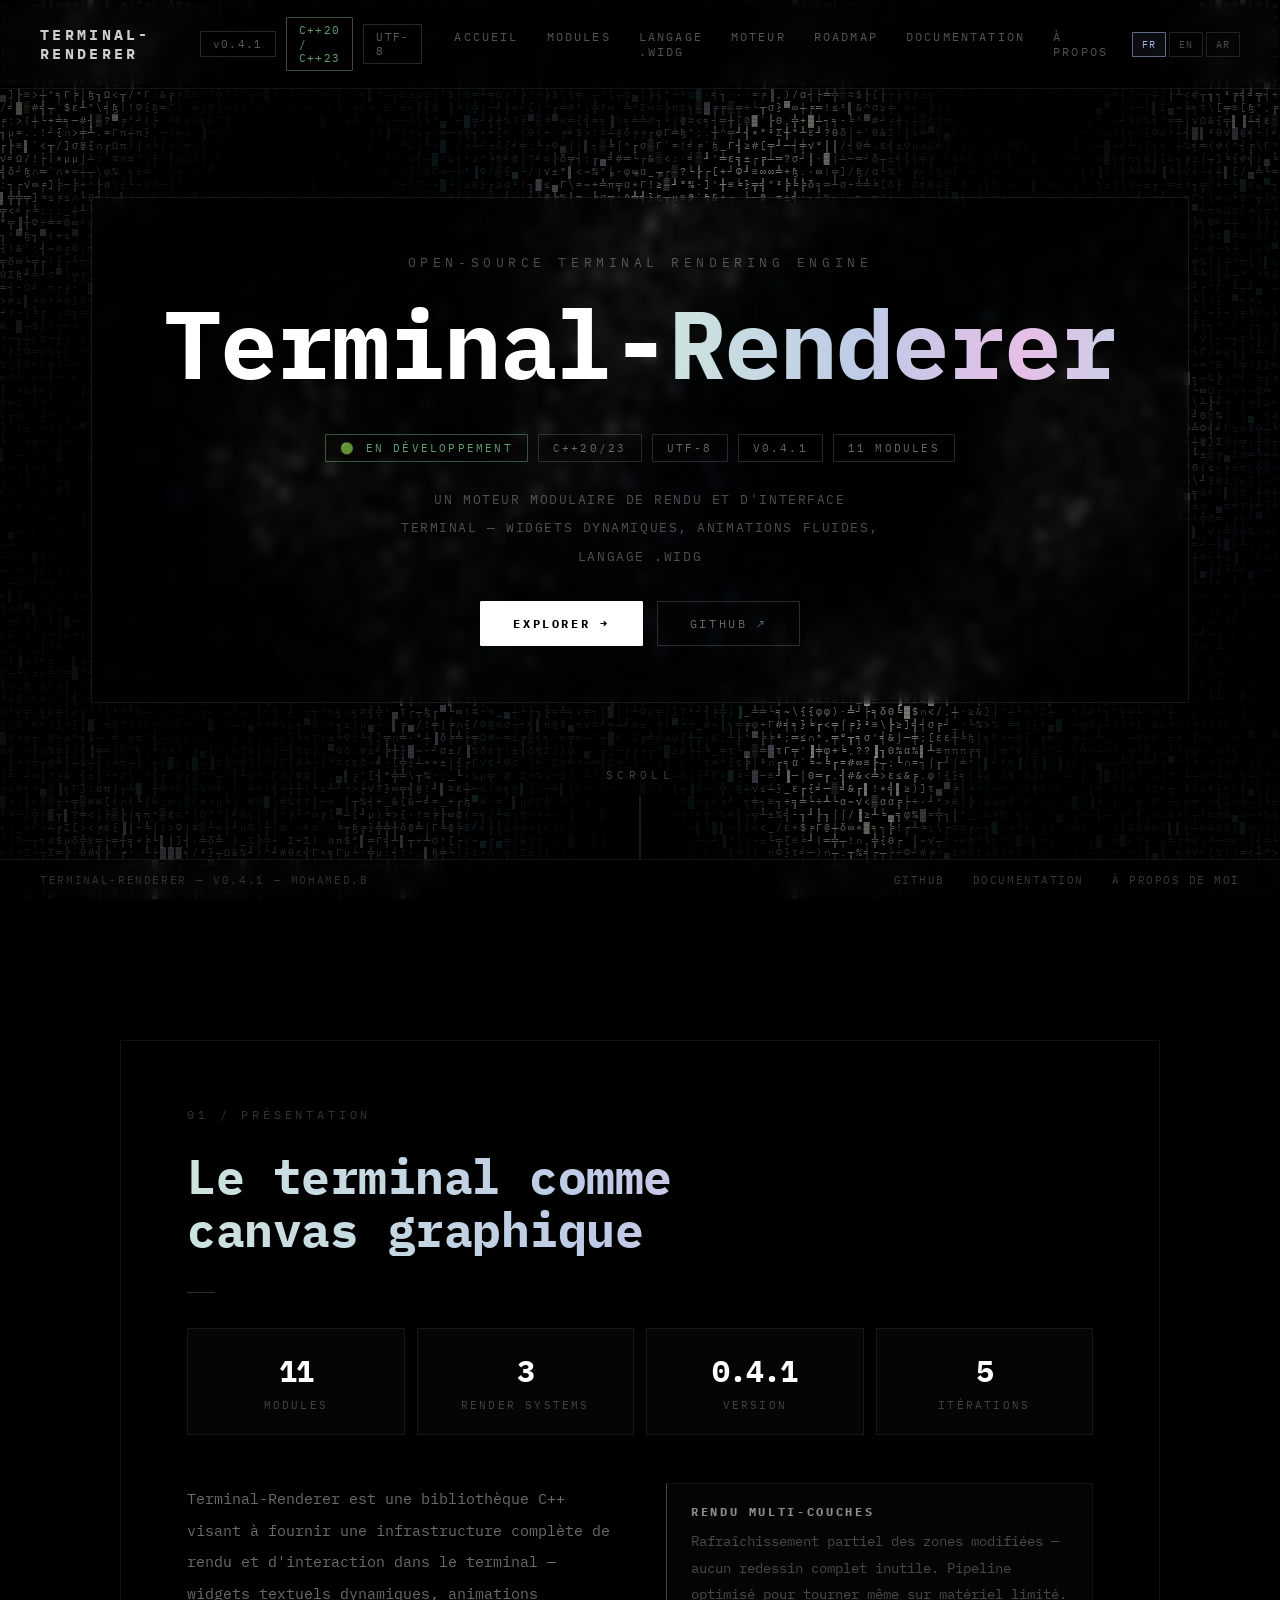
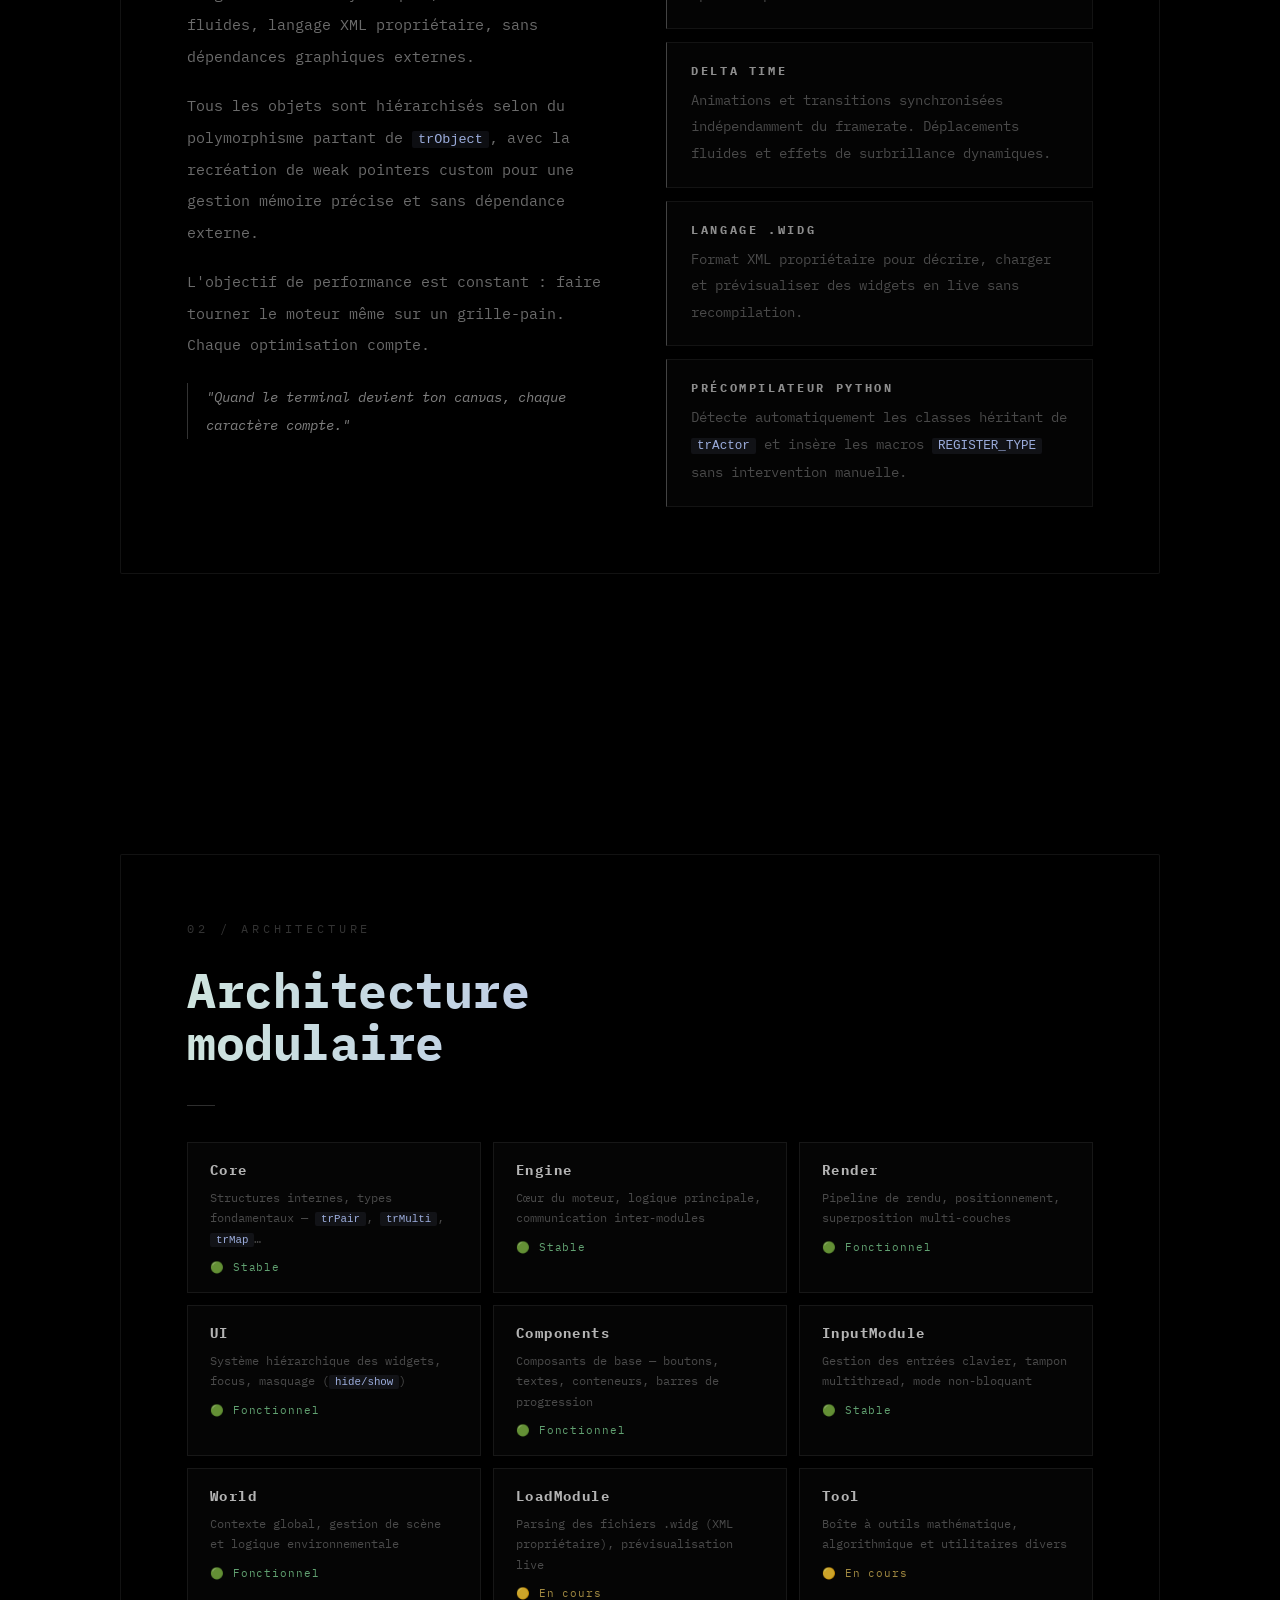
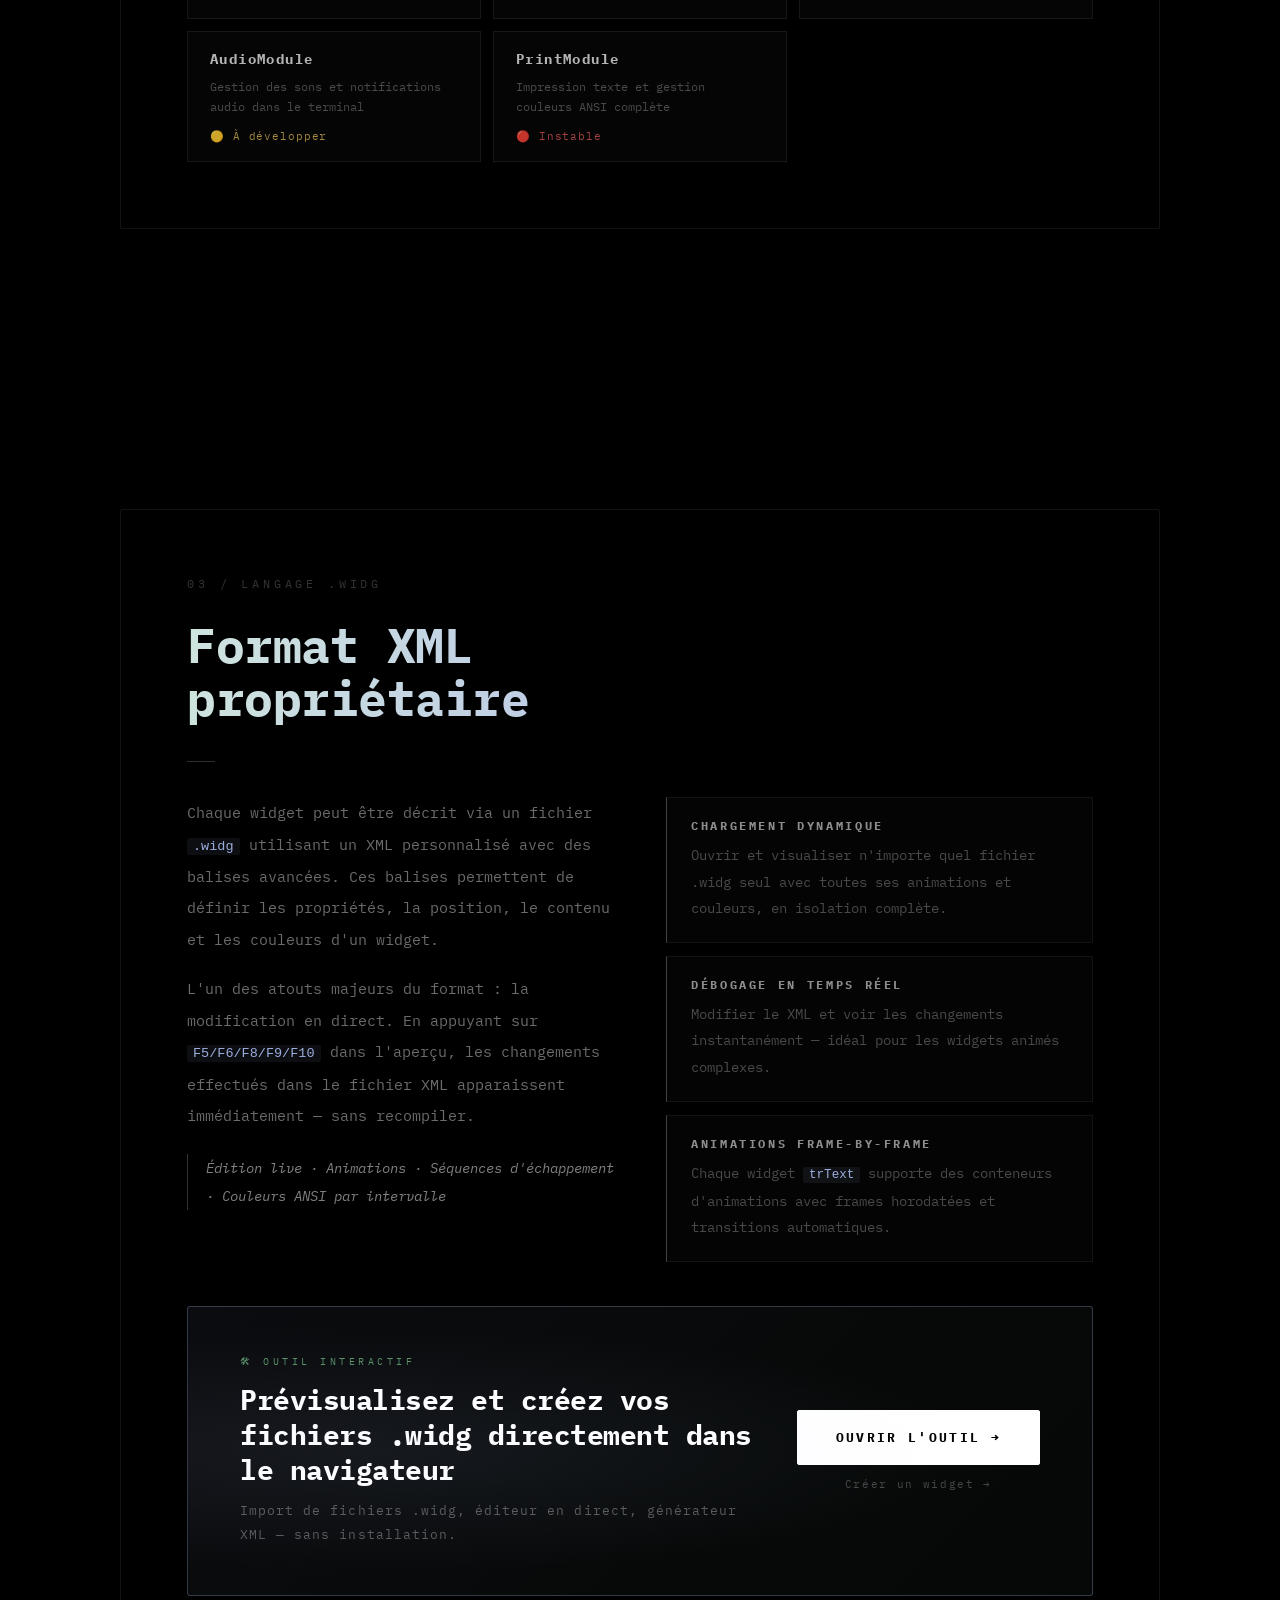
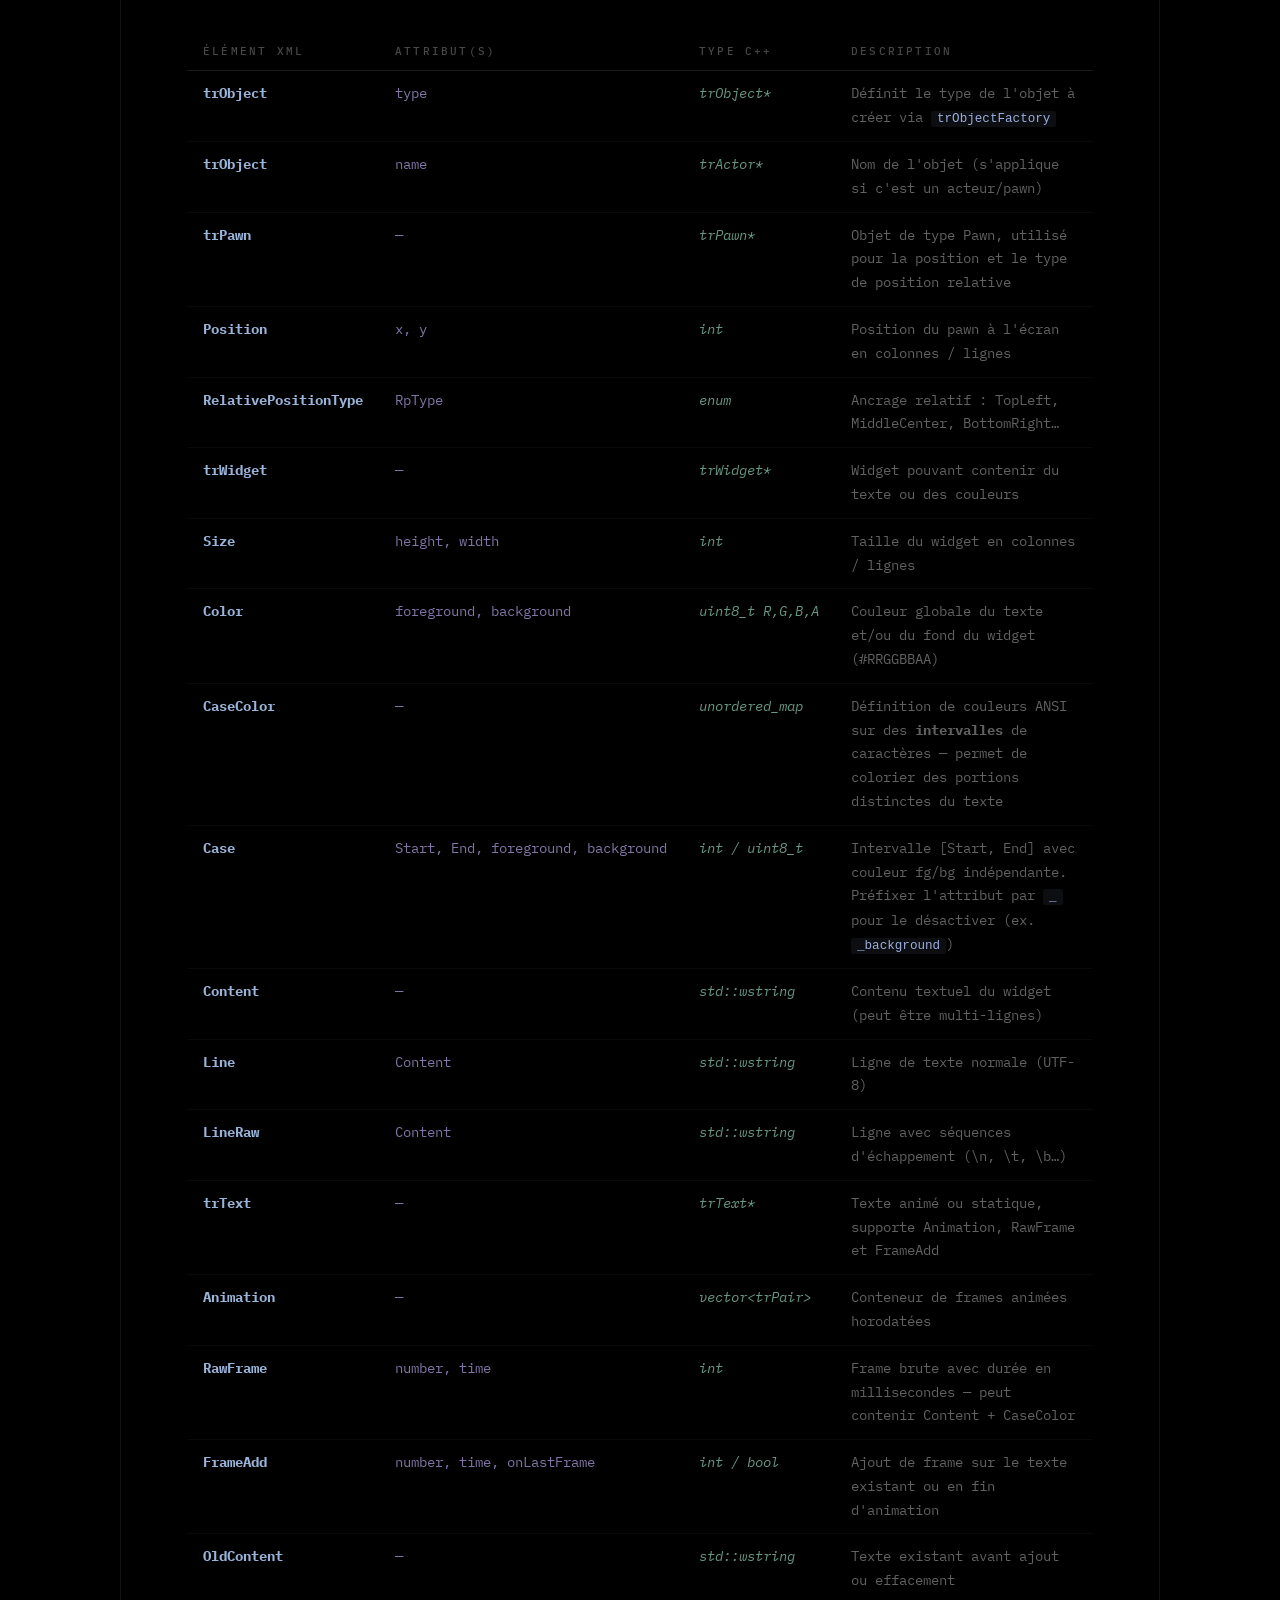
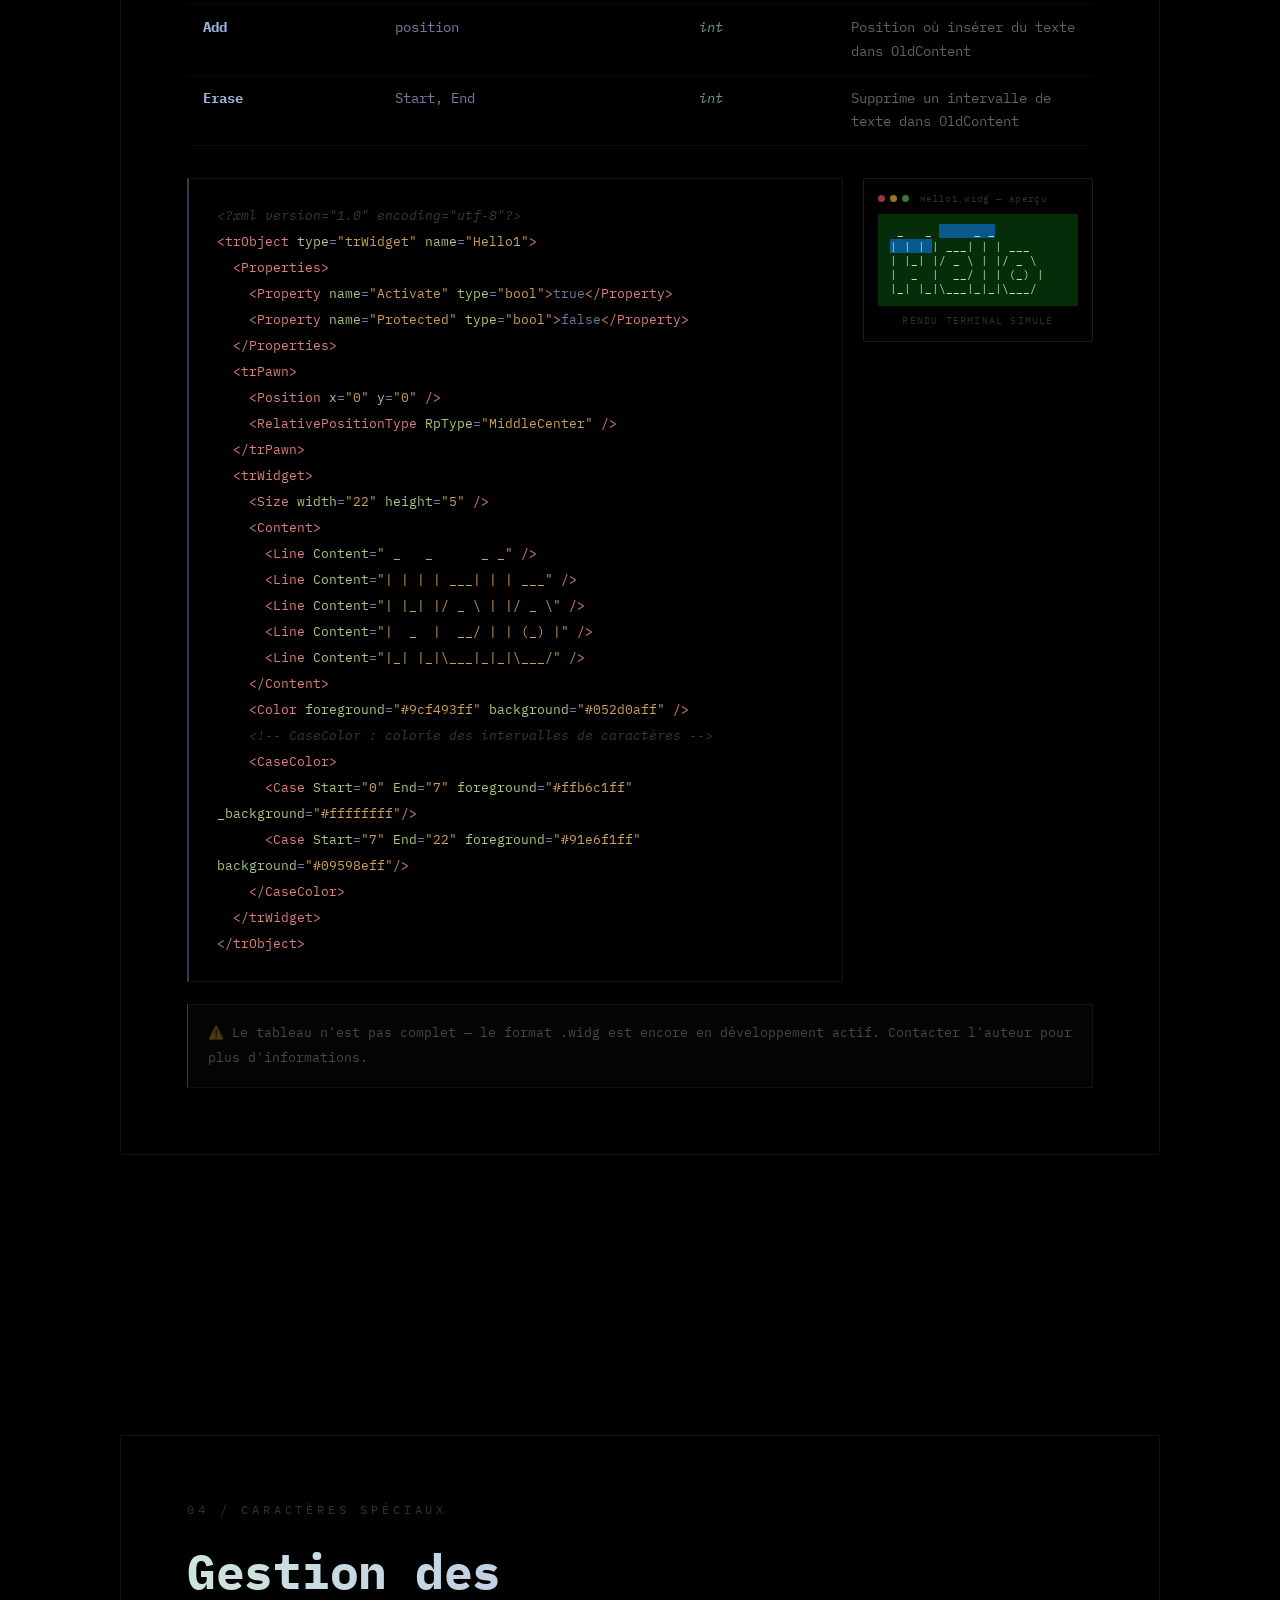
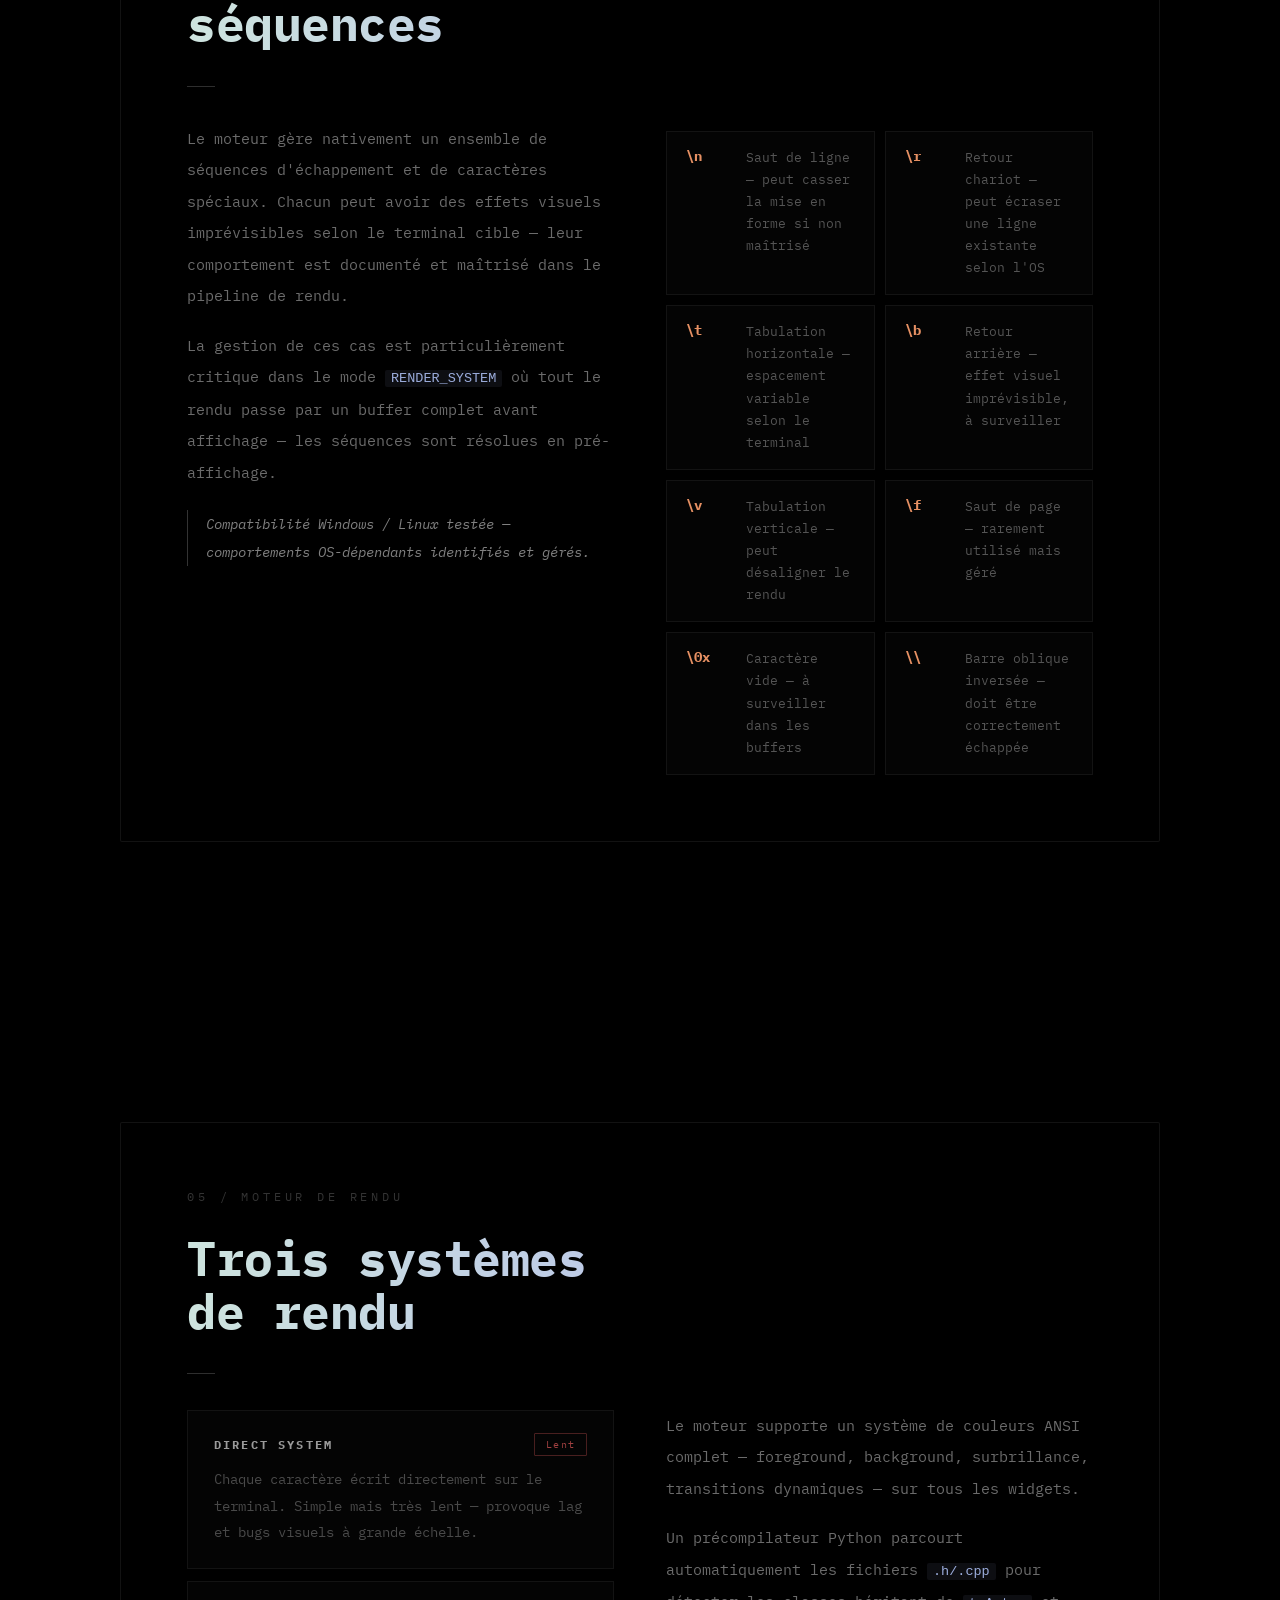
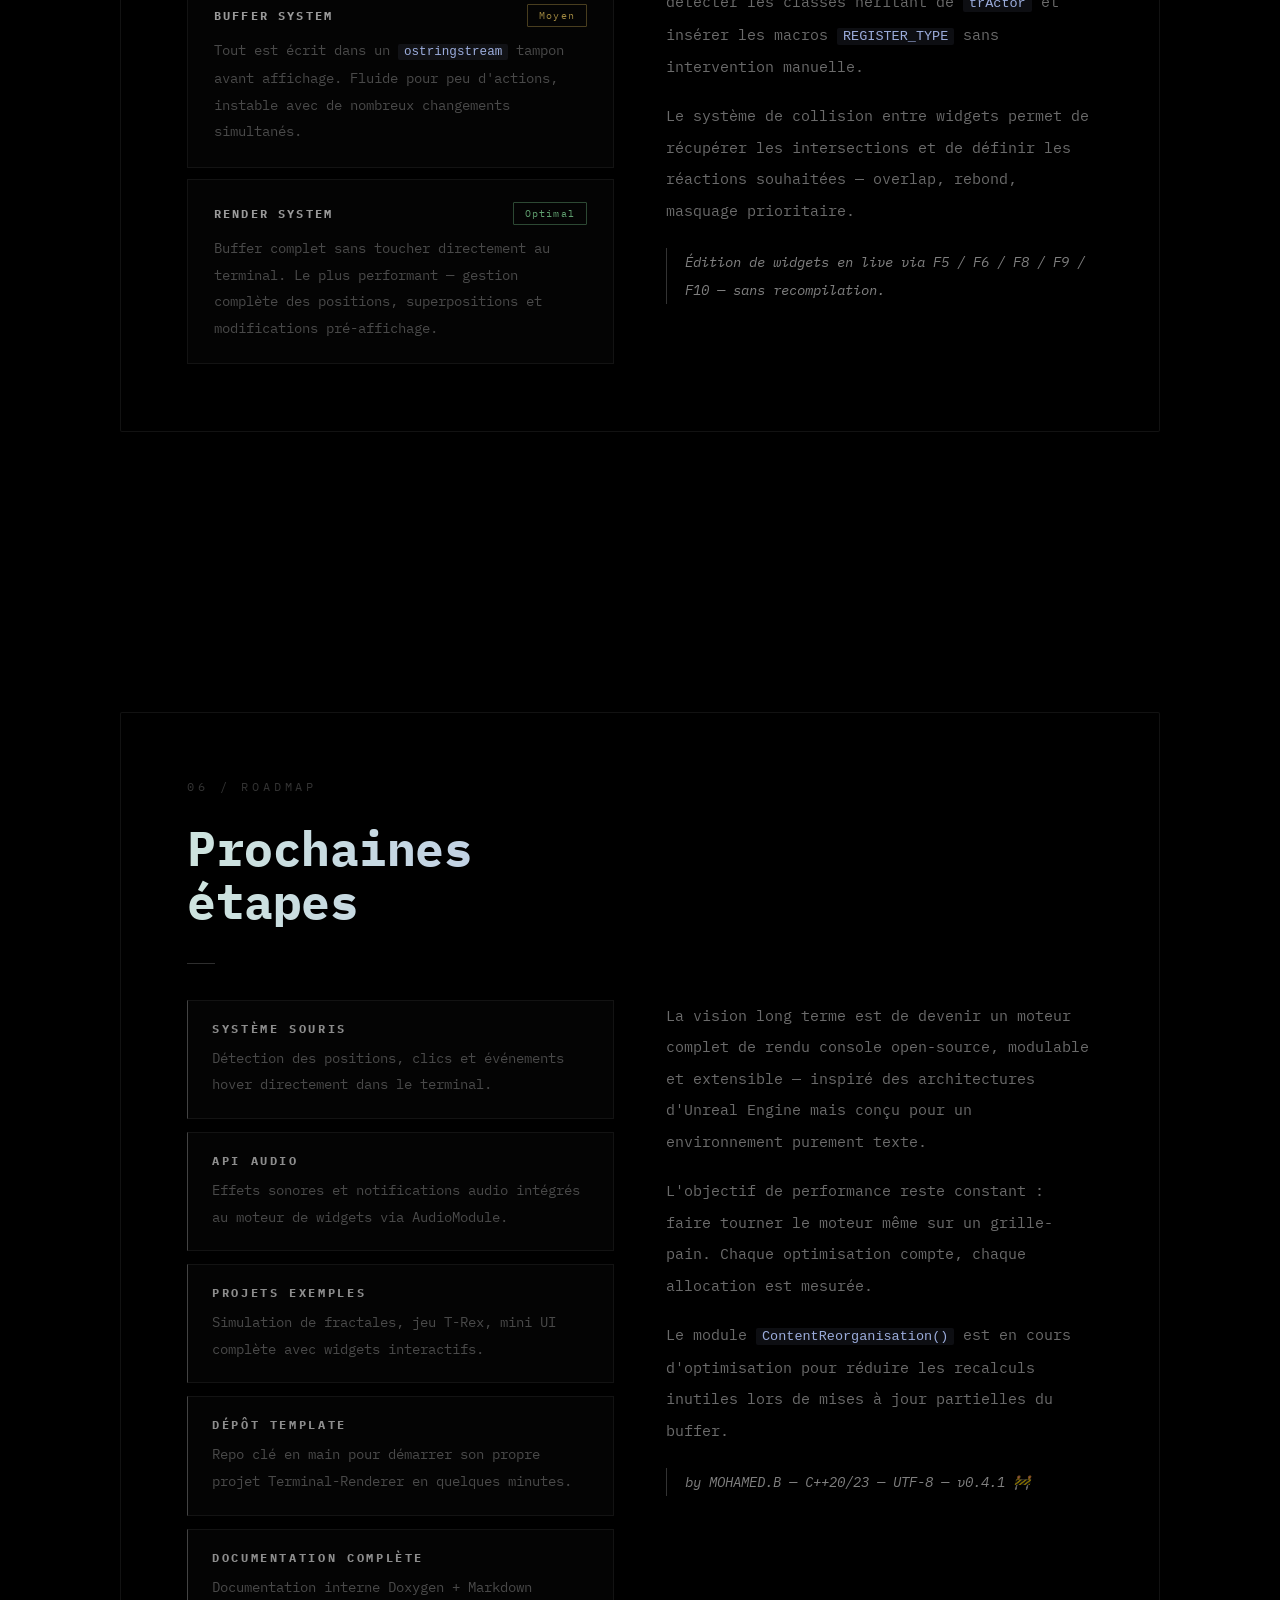
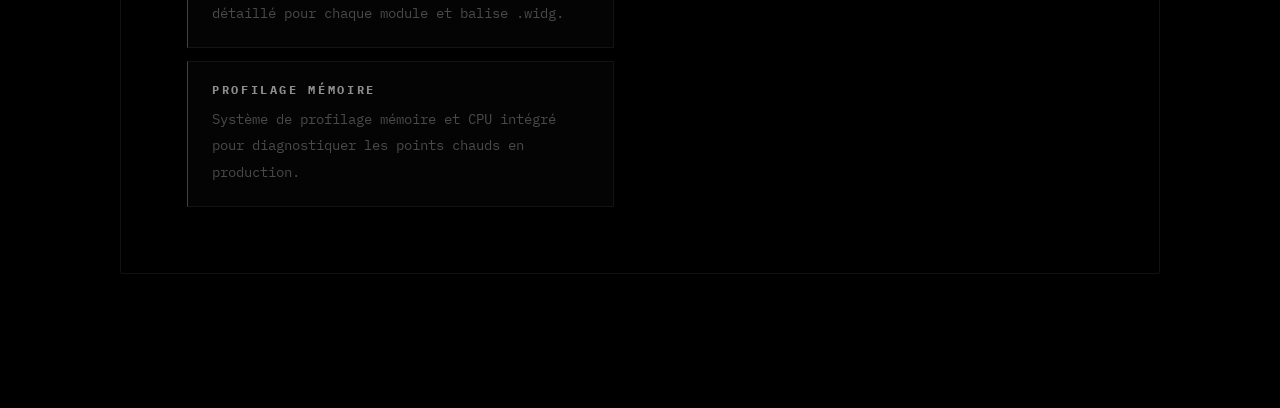
==== commit d959472a: "Add MyWidget; update Hello1 and docs UI Add a new MyWidget.widg sample and update Hello1.widg (adjus" ====
--- a/index.html
+++ b/index.html
@@ -285,10 +285,10 @@
 <br>&nbsp;&nbsp;<span class="xml-tag">&lt;trWidget&gt;</span>
 <br>&nbsp;&nbsp;&nbsp;&nbsp;<span class="xml-tag">&lt;Size</span> <span class="xml-attr">width</span>=<span class="xml-val">"22"</span> <span class="xml-attr">height</span>=<span class="xml-val">"5"</span> <span class="xml-tag">/&gt;</span>
 <br>&nbsp;&nbsp;&nbsp;&nbsp;<span class="xml-tag">&lt;Content&gt;</span>
-<br>&nbsp;&nbsp;&nbsp;&nbsp;&nbsp;&nbsp;<span class="xml-tag">&lt;Line</span> <span class="xml-attr">Content</span>=<span class="xml-val">" _   _      _ _"</span> <span class="xml-tag">/&gt;</span>
+<br>&nbsp;&nbsp;&nbsp;&nbsp;&nbsp;&nbsp;<span class="xml-tag">&lt;Line</span> <span class="xml-attr">Content</span>=<span class="xml-val">" _ &nbsp; _ &nbsp; &nbsp; &nbsp;_ _"</span> <span class="xml-tag">/&gt;</span>
 <br>&nbsp;&nbsp;&nbsp;&nbsp;&nbsp;&nbsp;<span class="xml-tag">&lt;Line</span> <span class="xml-attr">Content</span>=<span class="xml-val">"| | | | ___| | | ___"</span> <span class="xml-tag">/&gt;</span>
 <br>&nbsp;&nbsp;&nbsp;&nbsp;&nbsp;&nbsp;<span class="xml-tag">&lt;Line</span> <span class="xml-attr">Content</span>=<span class="xml-val">"| |_| |/ _ \ | |/ _ \"</span> <span class="xml-tag">/&gt;</span>
-<br>&nbsp;&nbsp;&nbsp;&nbsp;&nbsp;&nbsp;<span class="xml-tag">&lt;Line</span> <span class="xml-attr">Content</span>=<span class="xml-val">"|  _  |  __/ | | (_) |"</span> <span class="xml-tag">/&gt;</span>
+<br>&nbsp;&nbsp;&nbsp;&nbsp;&nbsp;&nbsp;<span class="xml-tag">&lt;Line</span> <span class="xml-attr">Content</span>=<span class="xml-val">"| &nbsp;_ &nbsp;| &nbsp;__/ | | (_) |"</span> <span class="xml-tag">/&gt;</span>
 <br>&nbsp;&nbsp;&nbsp;&nbsp;&nbsp;&nbsp;<span class="xml-tag">&lt;Line</span> <span class="xml-attr">Content</span>=<span class="xml-val">"|_| |_|\___|_|_|\___/"</span> <span class="xml-tag">/&gt;</span>
 <br>&nbsp;&nbsp;&nbsp;&nbsp;<span class="xml-tag">&lt;/Content&gt;</span>
 <br>&nbsp;&nbsp;&nbsp;&nbsp;<span class="xml-tag">&lt;Color</span> <span class="xml-attr">foreground</span>=<span class="xml-val">"#9cf493ff"</span> <span class="xml-attr">background</span>=<span class="xml-val">"#052d0aff"</span> <span class="xml-tag">/&gt;</span>
@@ -309,12 +309,11 @@
                         <div class="widg-mini-dot g"></div>
                         <span class="widg-mini-title">Hello1.widg — aperçu</span>
                     </div>
-                    <div class="widg-mini-content">
- <span style="color:#ffb6c1"> _   _  </span><span style="color:#91e6f1;background:#09598e">    _ _</span>
- <span style="color:#ffb6c1">| | | |</span><span style="color:#91e6f1;background:#09598e"> ___| | | ___</span>
- <span style="color:#ffb6c1">| |_| |</span><span style="color:#91e6f1;background:#09598e">/ _ \ | |/ _ \</span>
- <span style="color:#ffb6c1">|  _  |</span><span style="color:#91e6f1;background:#09598e">  __/ | | (_) |</span>
- <span style="color:#ffb6c1">|_| |_|</span><span style="color:#91e6f1;background:#09598e">\___|_|_|\___/</span></div>
+                    <div class="widg-mini-content"><span style="color:#ffb6c1"> _   _ </span><span style="color:#91e6f1;background:#09598e">     _ _
+| | | </span><span style="color:#9cf493">| ___| | | ___
+| |_| |/ _ \ | |/ _ \
+|  _  |  __/ | | (_) |
+|_| |_|\___|_|_|\___/</span></div>
                     <div class="widg-mini-label">Rendu terminal simulé</div>
                 </div>
             </div>
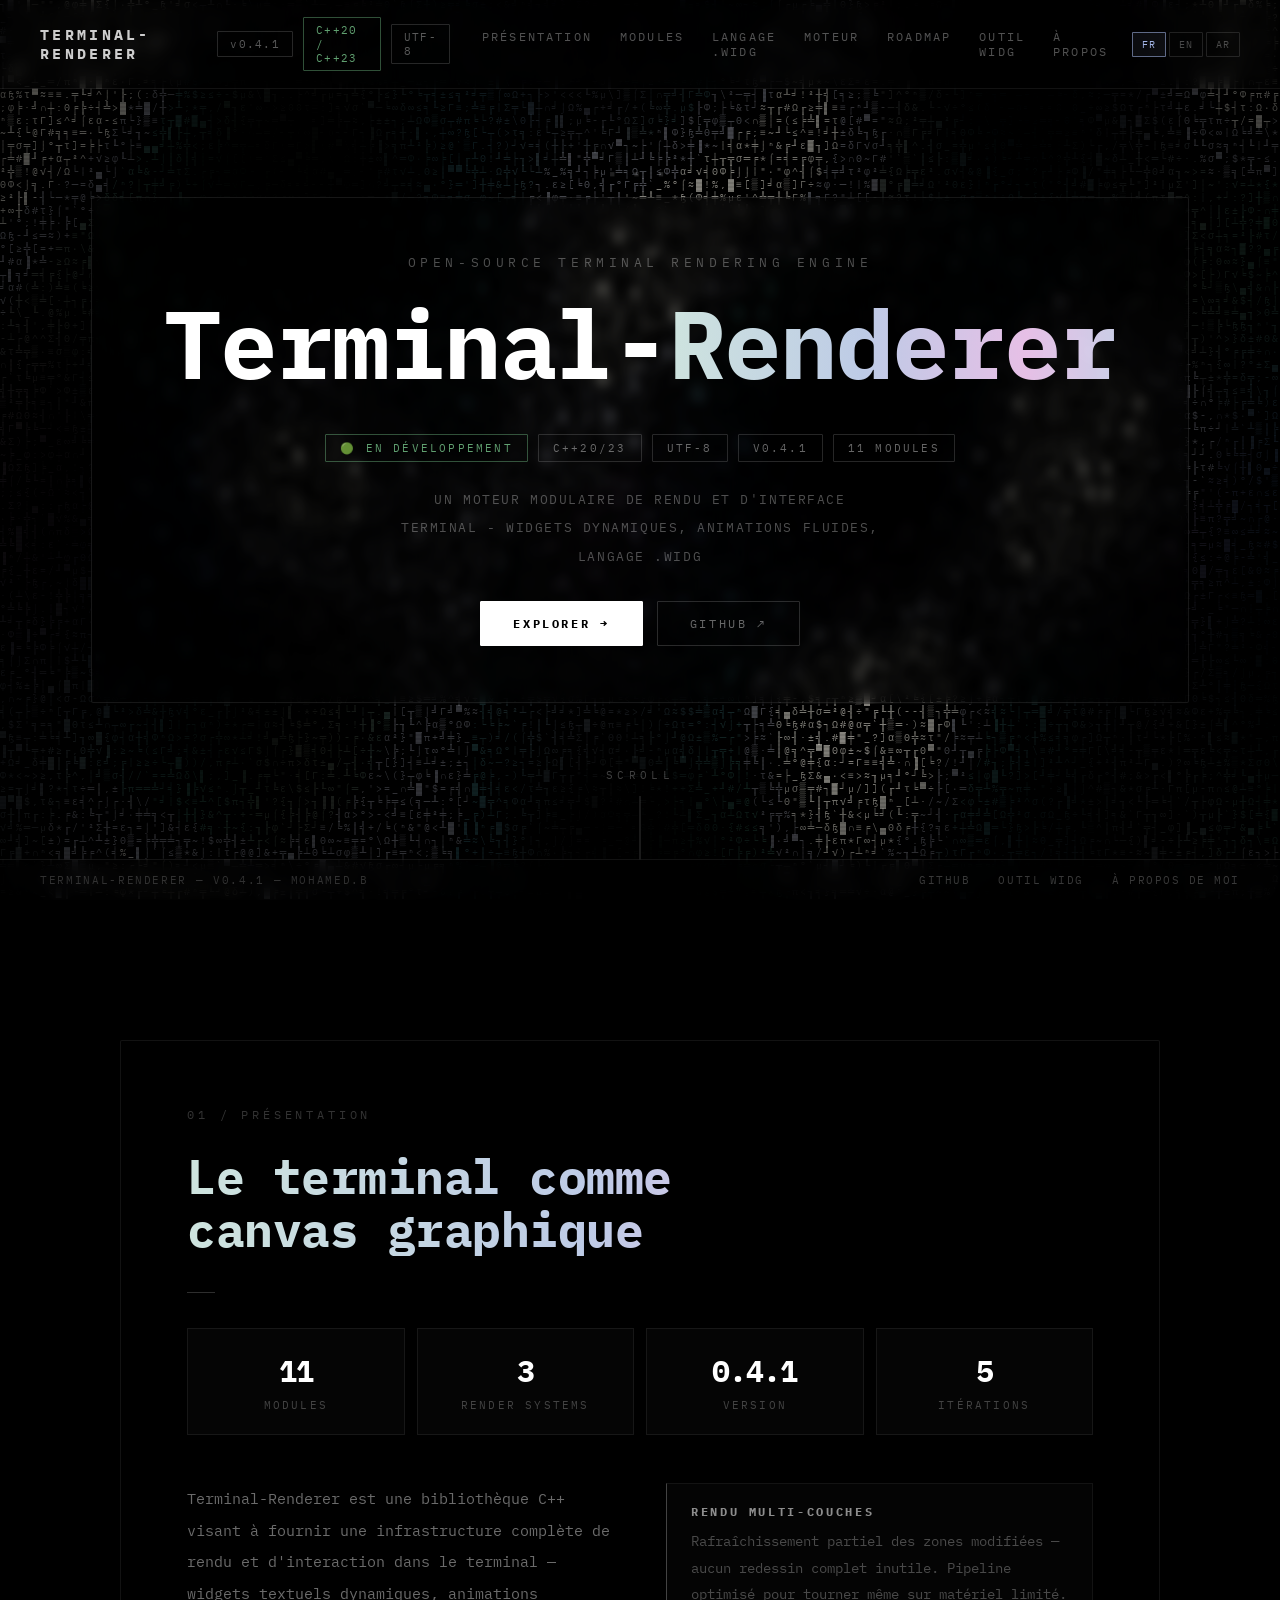
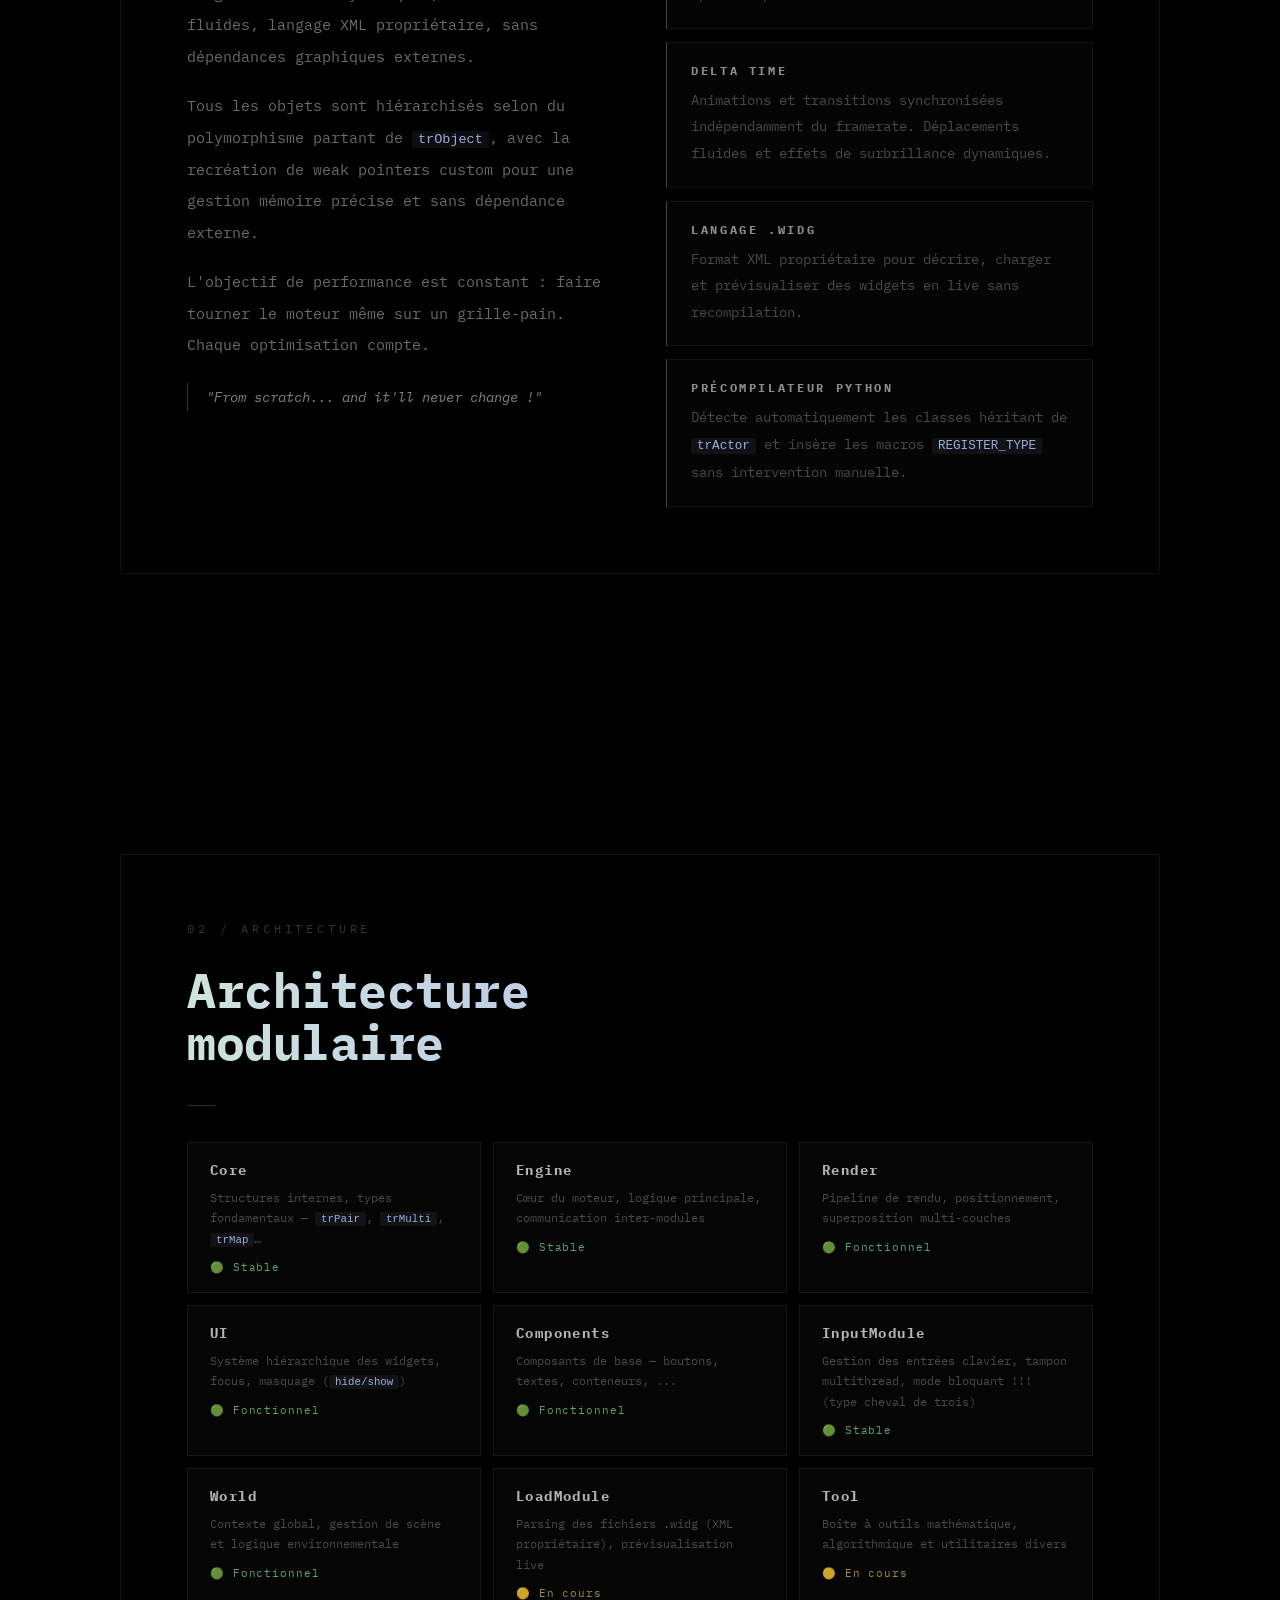
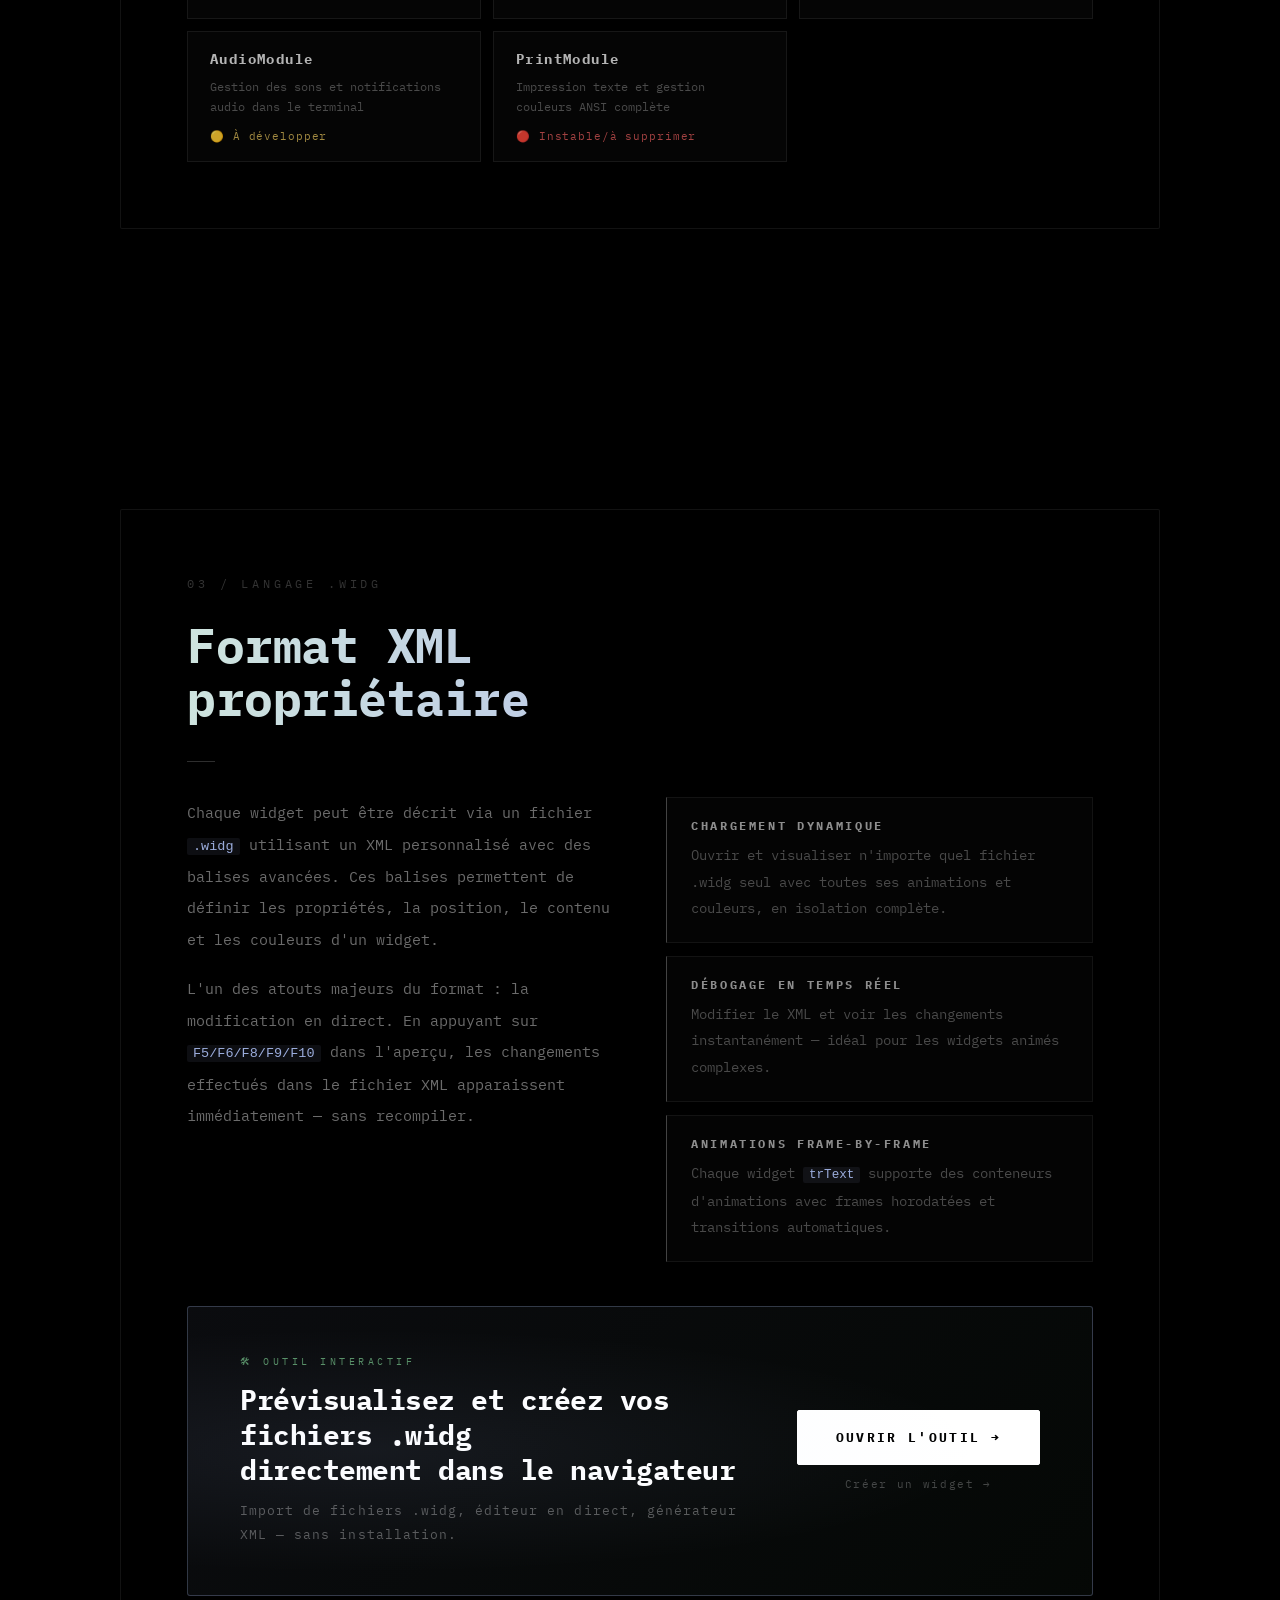
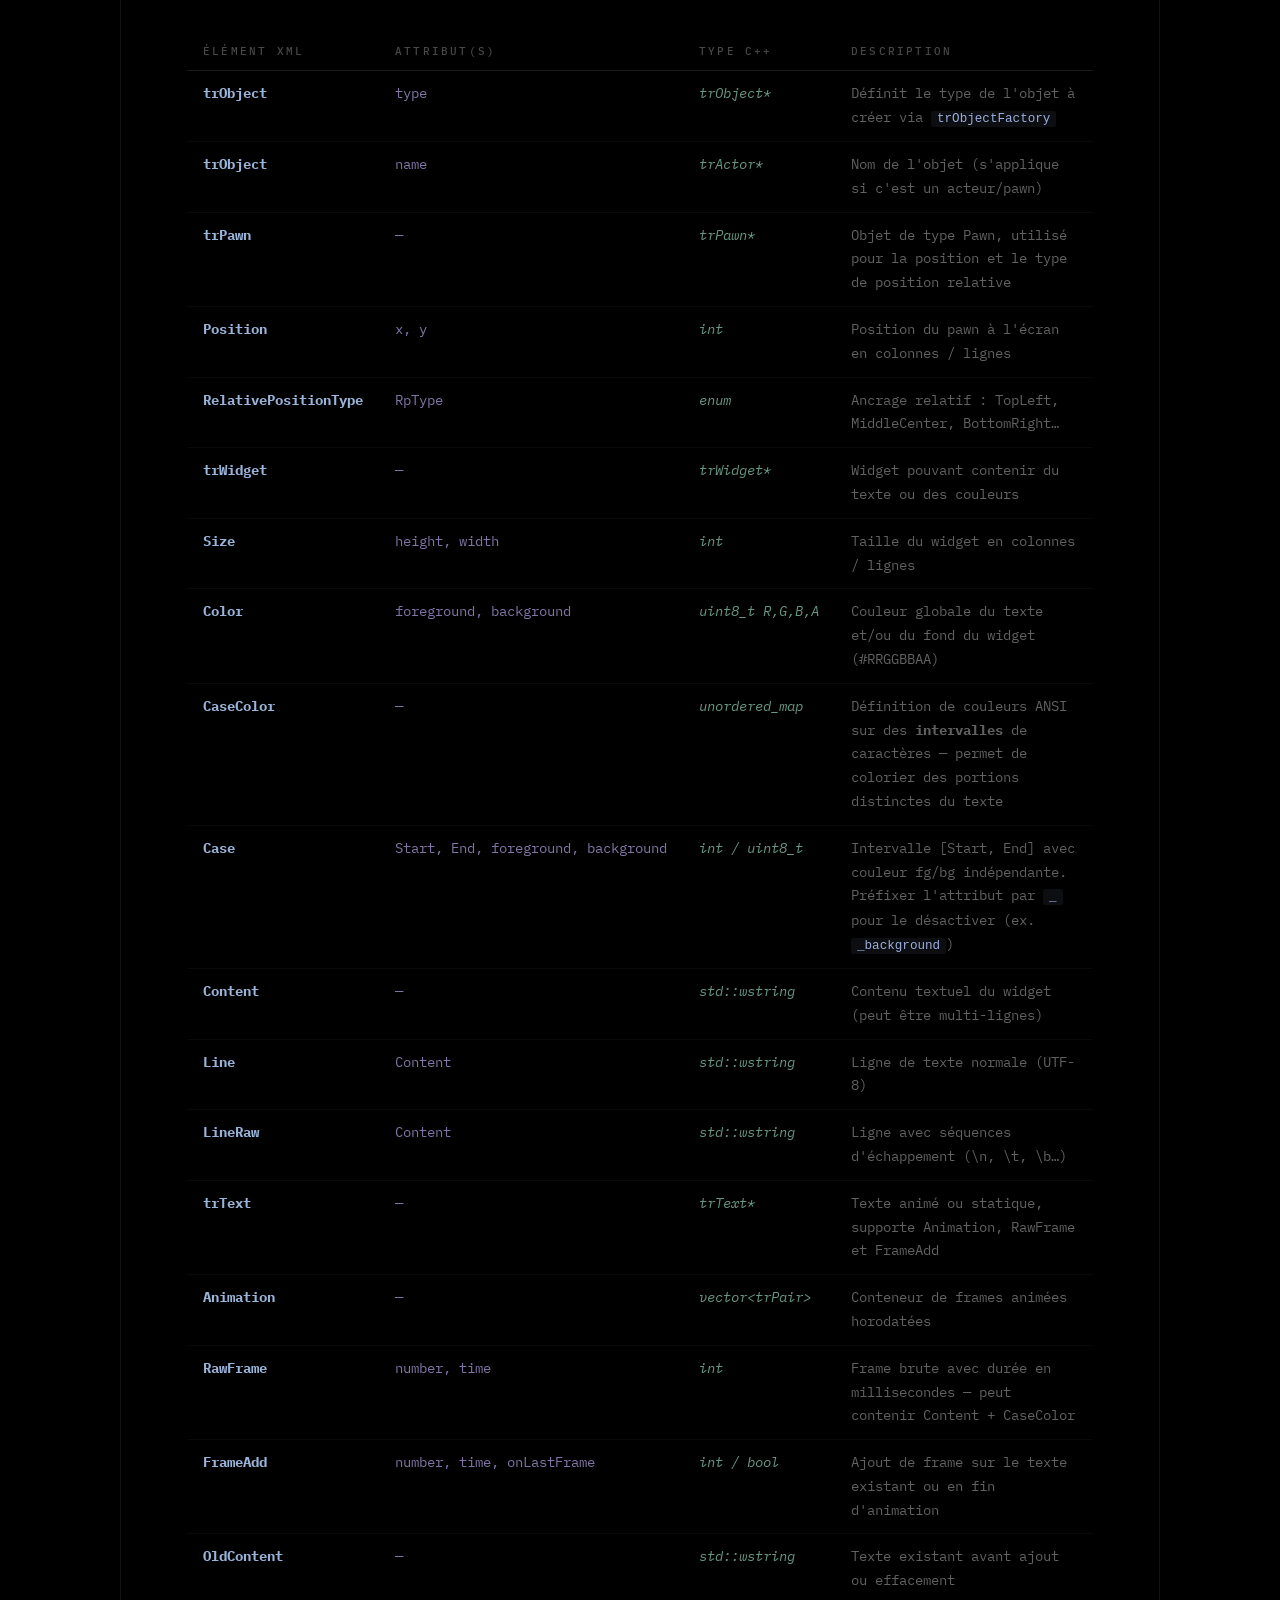
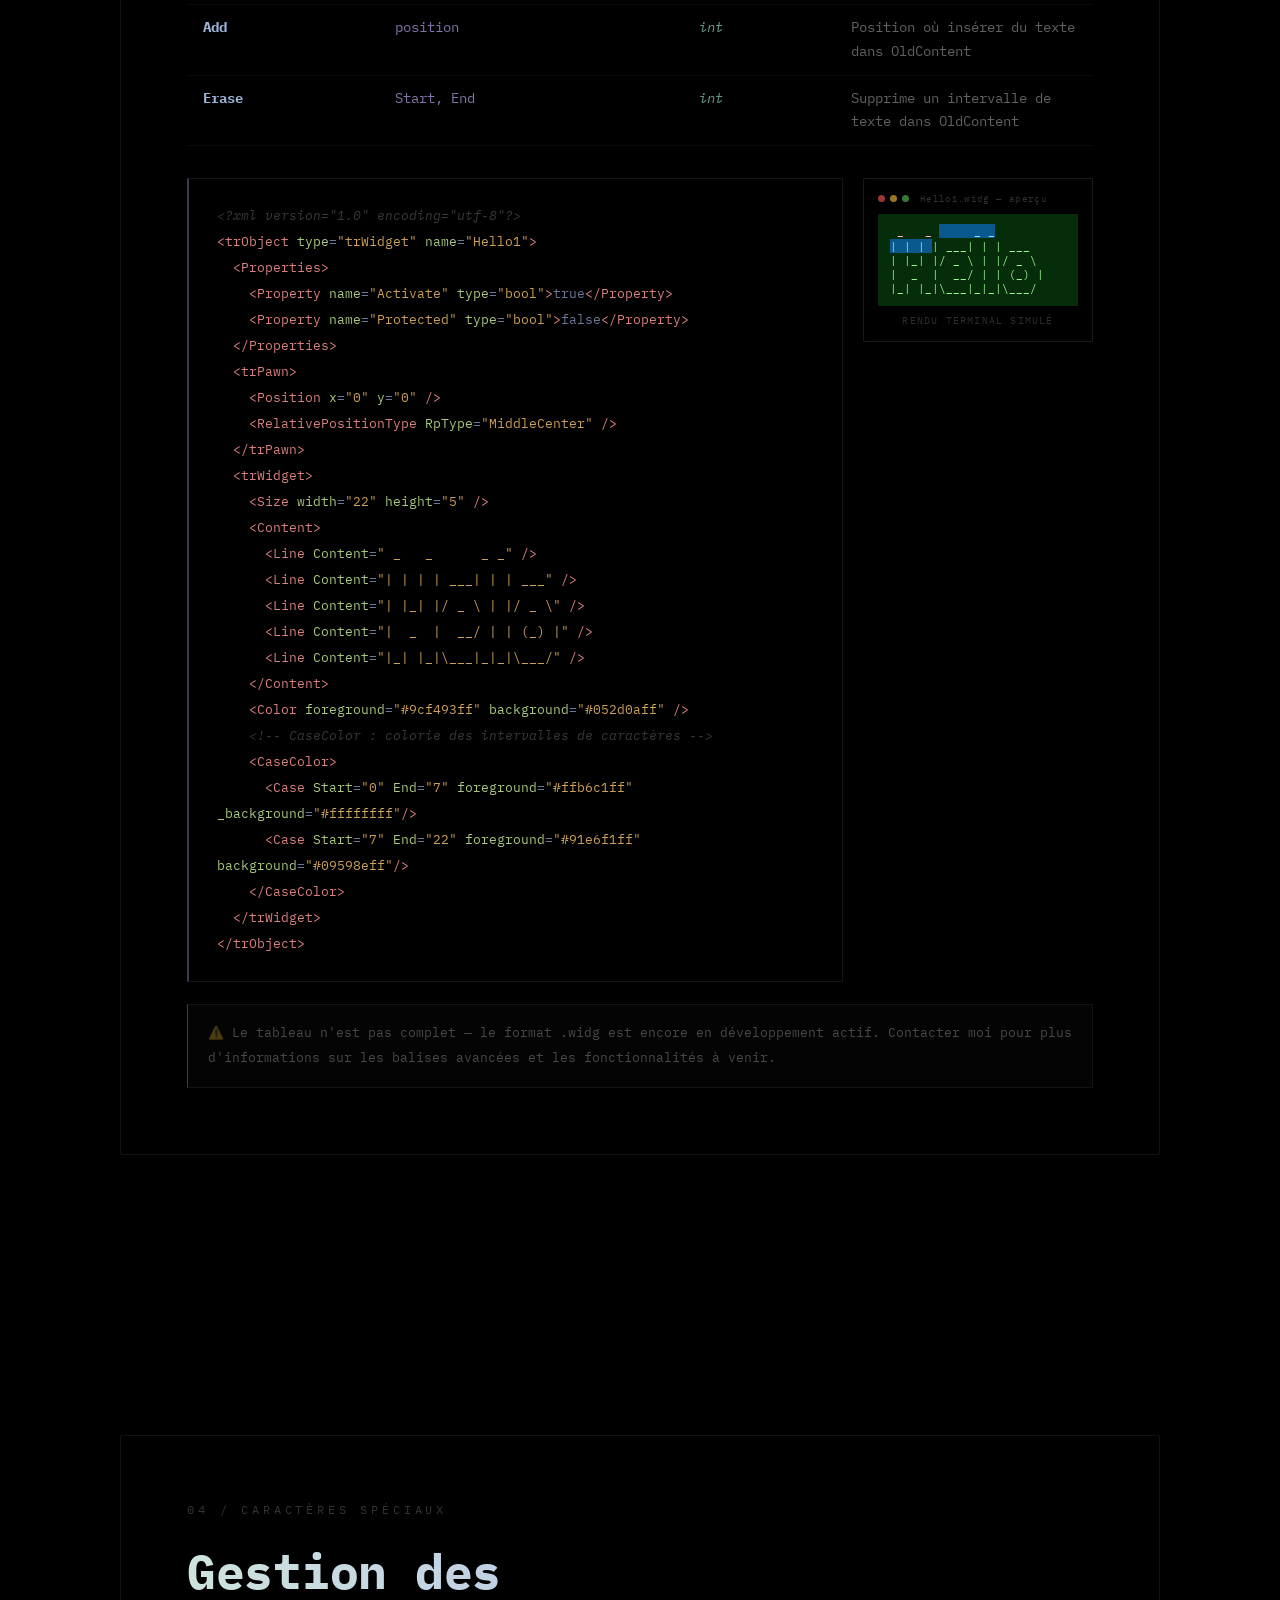
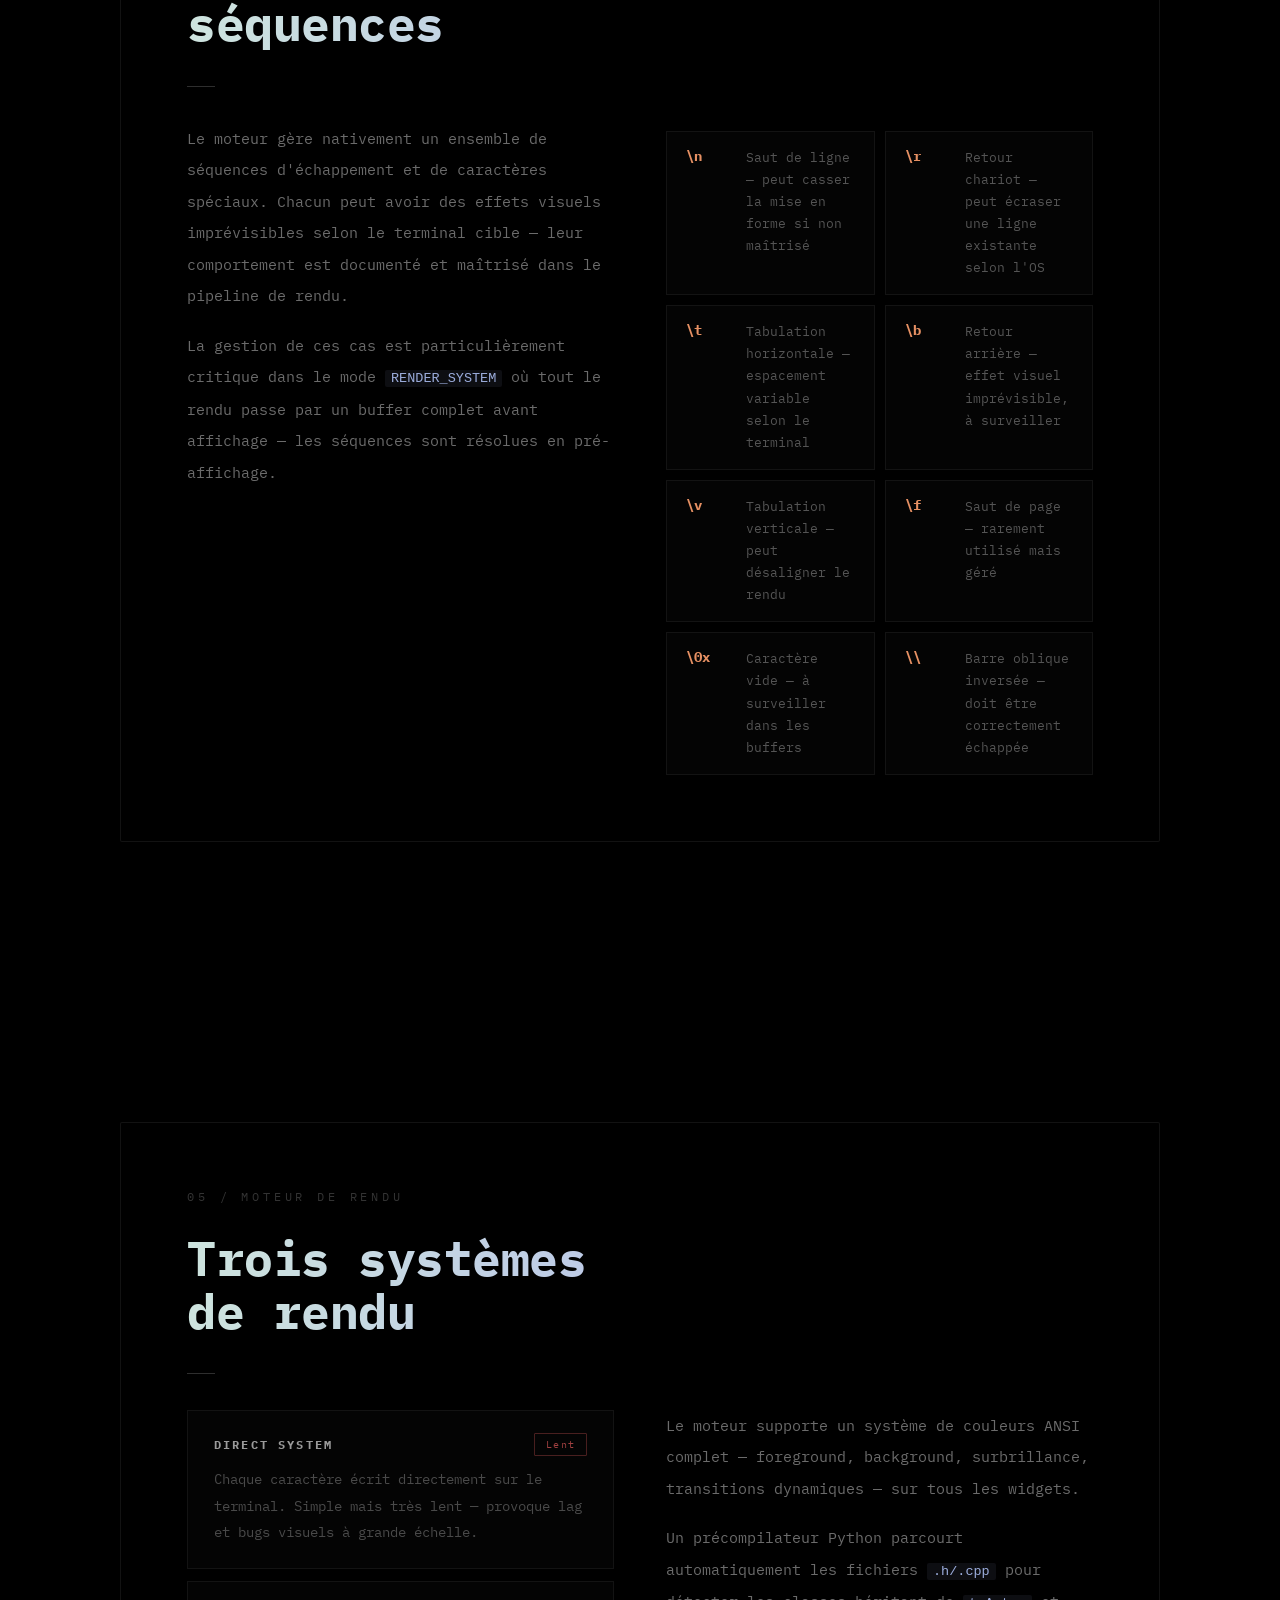
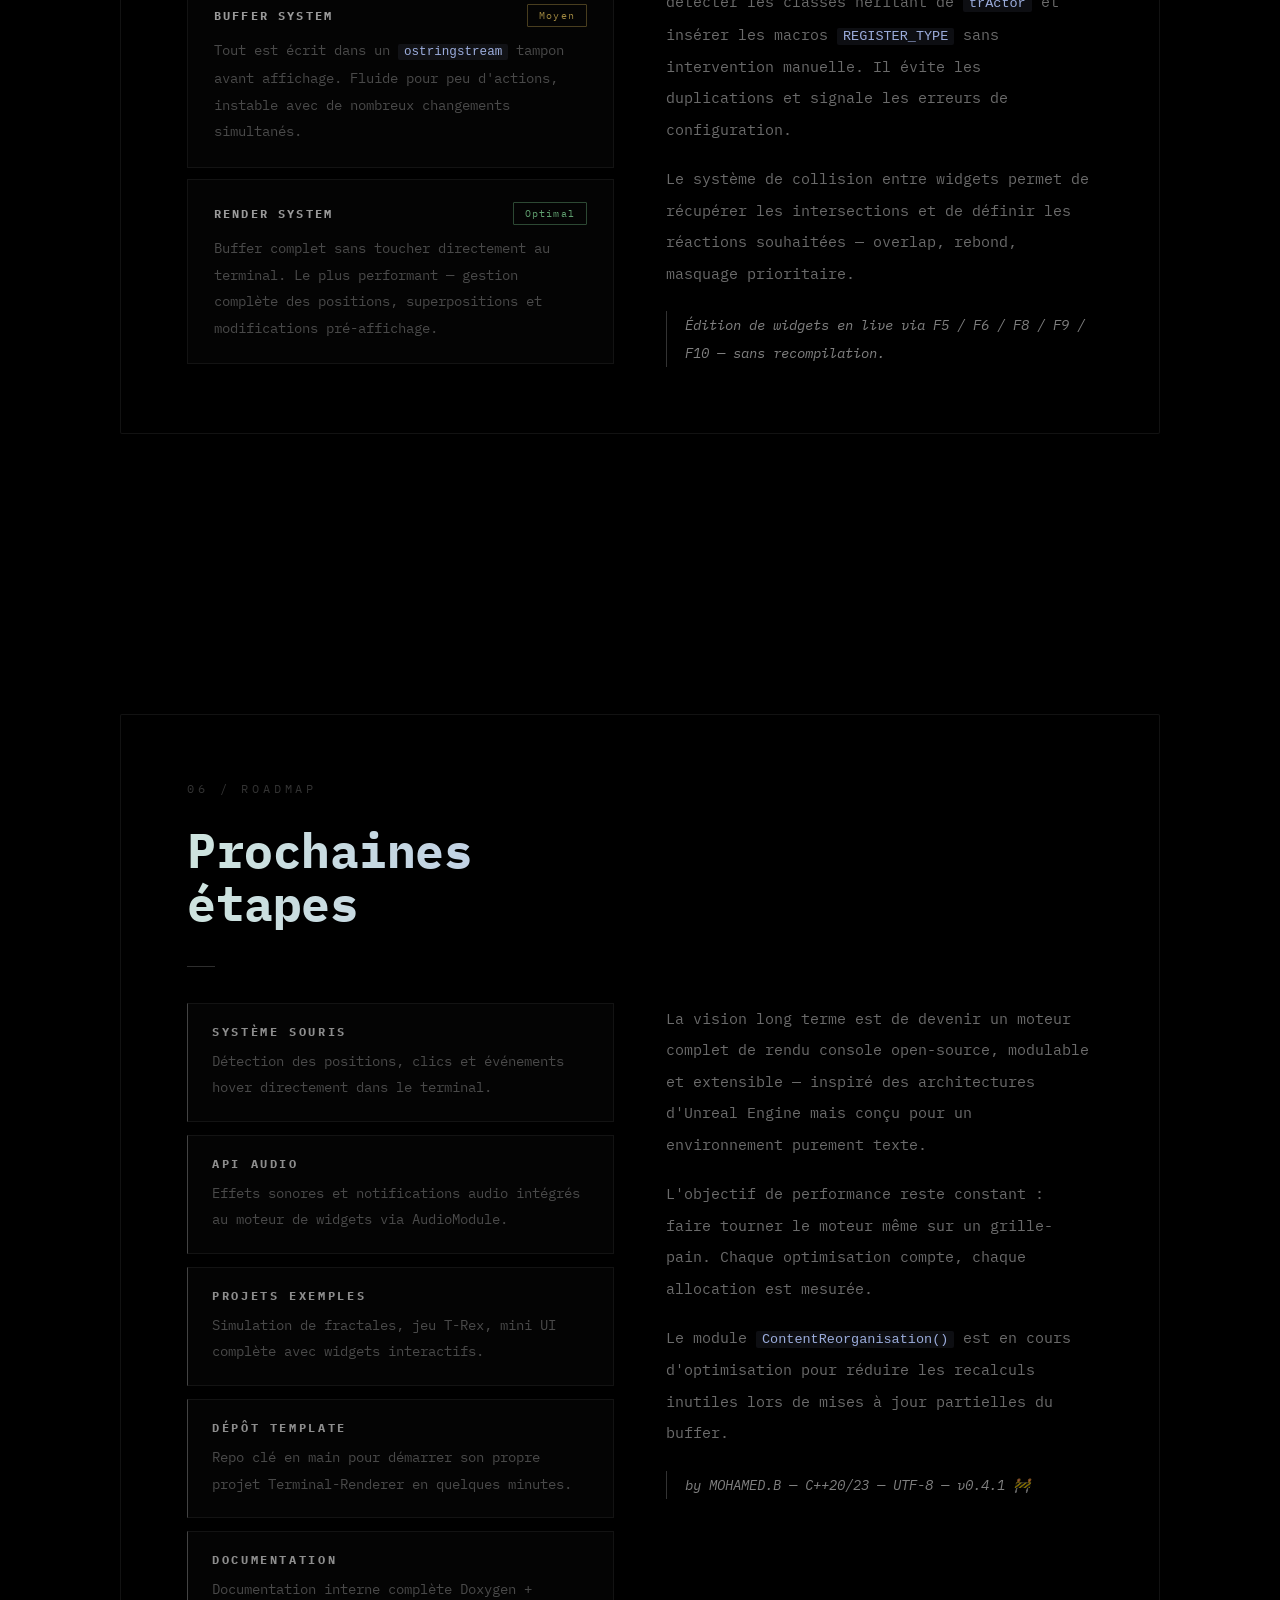
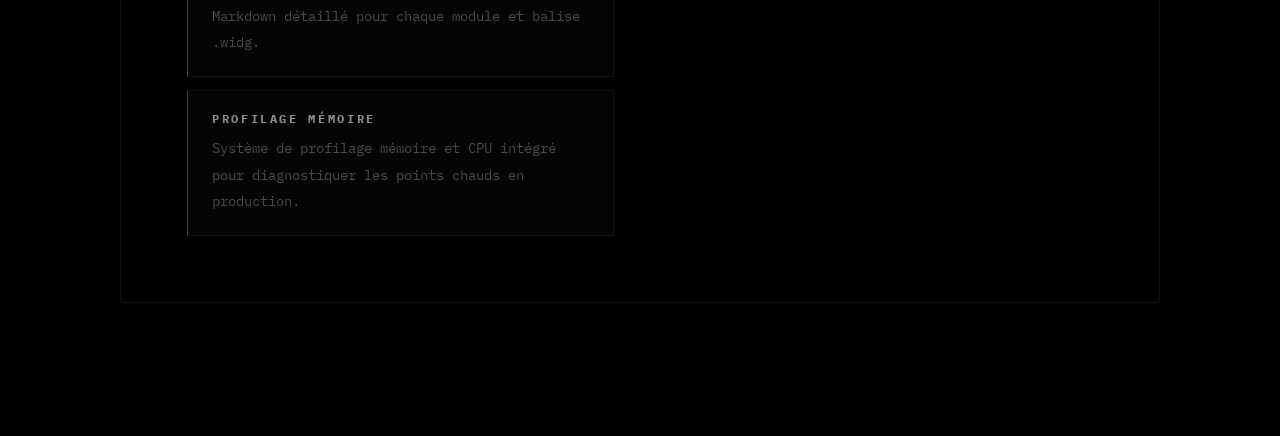
==== commit 4906f04a: "Rename documentation to Outil WIDG; improve i18n Renames documentation.html to "Outil WIDG.html" and" ====
--- a/index.html
+++ b/index.html
@@ -106,7 +106,7 @@
             <a class="nav-link" href="#widg"     data-i18n="nav.widg">Langage .widg</a>
             <a class="nav-link" href="#engine"   data-i18n="nav.engine">Moteur</a>
             <a class="nav-link" href="#roadmap"  data-i18n="nav.roadmap">Roadmap</a>
-            <a class="nav-link" href="documentation.html" data-i18n="nav.doc">Documentation</a>
+            <a class="nav-link" href="Outil WIDG.html" data-i18n="nav.doc">Outil WIDG</a>
             <a class="nav-link" href="about.html"         data-i18n="nav.about">À propos</a>
         </div>
         <div id="lang-switcher">
@@ -131,13 +131,13 @@
             <span class="meta-pill">v0.4.1</span>
             <span class="meta-pill">11 Modules</span>
         </div>
-        <p id="hero-sub" data-i18n="hero.sub">Un moteur modulaire de rendu et d'interface terminal — widgets dynamiques, animations fluides, langage .widg</p>
+        <p id="hero-sub" data-i18n="hero.sub">Un moteur modulaire de rendu et d'interface terminal - widgets dynamiques, animations fluides, langage .widg</p>
         <div id="hero-cta">
             <a href="#modules" class="btn btn-primary" data-i18n="hero.btn.explore">Explorer →</a>
             <a href="https://github.com/RydeProgramation/Terminal-Renderer" class="btn btn-ghost" data-i18n="hero.btn.github">GitHub ↗</a>
         </div>
     </div>
-    <div id="scroll-hint">
+    <div id="scroll-hint"> <!-- Faut serieusement changer et l'agrandir il est trop transparent !! -->
         <span data-i18n="about.scroll">Scroll</span>
         <div class="scroll-bar"></div>
     </div>
@@ -163,7 +163,7 @@
                     <p data-i18n="s01.p1">Terminal-Renderer est une bibliothèque C++ visant à fournir une infrastructure complète de rendu et d'interaction dans le terminal — widgets textuels dynamiques, animations fluides, langage XML propriétaire, sans dépendances graphiques externes.</p>
                     <p data-i18n="s01.p2">Tous les objets sont hiérarchisés selon du polymorphisme partant de <code>trObject</code>, avec la recréation de weak pointers custom pour une gestion mémoire précise et sans dépendance externe.</p>
                     <p data-i18n="s01.p3">L'objectif de performance est constant : faire tourner le moteur même sur un grille-pain. Chaque optimisation compte.</p>
-                    <div class="retro-quote" data-i18n="s01.quote">"Quand le terminal devient ton canvas, chaque caractère compte."</div>
+                    <div class="retro-quote" data-i18n="s01.quote">"From scratch... and it'll never change !"</div>
                 </div>
                 <div class="features">
                     <div class="feature"><h4 data-i18n="s01.f1.title">Rendu multi-couches</h4><p data-i18n="s01.f1.desc">Rafraîchissement partiel des zones modifiées — aucun redessin complet inutile. Pipeline optimisé pour tourner même sur matériel limité.</p></div>
@@ -188,13 +188,13 @@
                 <div class="module-item"><div class="module-name">Engine</div><div class="module-desc" data-i18n="mod.engine.desc">Cœur du moteur, logique principale, communication inter-modules</div><div class="module-status status-ok" data-i18n="status.stable">🟢 Stable</div></div>
                 <div class="module-item"><div class="module-name">Render</div><div class="module-desc" data-i18n="mod.render.desc">Pipeline de rendu, positionnement, superposition multi-couches</div><div class="module-status status-ok" data-i18n="status.func">🟢 Fonctionnel</div></div>
                 <div class="module-item"><div class="module-name">UI</div><div class="module-desc" data-i18n="mod.ui.desc">Système hiérarchique des widgets, focus, masquage (<code>hide/show</code>)</div><div class="module-status status-ok" data-i18n="status.func">🟢 Fonctionnel</div></div>
-                <div class="module-item"><div class="module-name">Components</div><div class="module-desc" data-i18n="mod.comp.desc">Composants de base — boutons, textes, conteneurs, barres de progression</div><div class="module-status status-ok" data-i18n="status.func">🟢 Fonctionnel</div></div>
-                <div class="module-item"><div class="module-name">InputModule</div><div class="module-desc" data-i18n="mod.input.desc">Gestion des entrées clavier, tampon multithread, mode non-bloquant</div><div class="module-status status-ok" data-i18n="status.stable">🟢 Stable</div></div>
+                <div class="module-item"><div class="module-name">Components</div><div class="module-desc" data-i18n="mod.comp.desc">Composants de base — boutons, textes, conteneurs, ...</div><div class="module-status status-ok" data-i18n="status.func">🟢 Fonctionnel</div></div>
+                <div class="module-item"><div class="module-name">InputModule</div><div class="module-desc" data-i18n="mod.input.desc">Gestion des entrées clavier, tampon multithread, mode bloquant !!! (type cheval de trois)</div><div class="module-status status-ok" data-i18n="status.stable">🟢 Stable</div></div>
                 <div class="module-item"><div class="module-name">World</div><div class="module-desc" data-i18n="mod.world.desc">Contexte global, gestion de scène et logique environnementale</div><div class="module-status status-ok" data-i18n="status.func">🟢 Fonctionnel</div></div>
                 <div class="module-item"><div class="module-name">LoadModule</div><div class="module-desc" data-i18n="mod.load.desc">Parsing des fichiers .widg (XML propriétaire), prévisualisation live</div><div class="module-status status-wip" data-i18n="status.wip">🟡 En cours</div></div>
                 <div class="module-item"><div class="module-name">Tool</div><div class="module-desc" data-i18n="mod.tool.desc">Boîte à outils mathématique, algorithmique et utilitaires divers</div><div class="module-status status-wip" data-i18n="status.wip">🟡 En cours</div></div>
                 <div class="module-item"><div class="module-name">AudioModule</div><div class="module-desc" data-i18n="mod.audio.desc">Gestion des sons et notifications audio dans le terminal</div><div class="module-status status-wip" data-i18n="status.todo">🟡 À développer</div></div>
-                <div class="module-item"><div class="module-name">PrintModule</div><div class="module-desc" data-i18n="mod.print.desc">Impression texte et gestion couleurs ANSI complète</div><div class="module-status status-bad" data-i18n="status.unstable">🔴 Instable</div></div>
+                <div class="module-item"><div class="module-name">PrintModule</div><div class="module-desc" data-i18n="mod.print.desc">Impression texte et gestion couleurs ANSI complète</div><div class="module-status status-bad" data-i18n="status.unstable">🔴 Instable/à supprimer</div></div>
             </div>
         </div>
     </div>
@@ -211,7 +211,6 @@
                 <div class="section-text">
                     <p data-i18n="s03.p1">Chaque widget peut être décrit via un fichier <code>.widg</code> utilisant un XML personnalisé avec des balises avancées. Ces balises permettent de définir les propriétés, la position, le contenu et les couleurs d'un widget.</p>
                     <p data-i18n="s03.p2">L'un des atouts majeurs du format : la modification en direct. En appuyant sur <code>F5/F6/F8/F9/F10</code> dans l'aperçu, les changements effectués dans le fichier XML apparaissent immédiatement — sans recompiler.</p>
-                    <div class="retro-quote" data-i18n="s03.quote">Édition live · Animations · Séquences d'échappement · Couleurs ANSI par intervalle</div>
                 </div>
                 <div class="features">
                     <div class="feature"><h4 data-i18n="s03.f1.title">Chargement dynamique</h4><p data-i18n="s03.f1.desc">Ouvrir et visualiser n'importe quel fichier .widg seul avec toutes ses animations et couleurs, en isolation complète.</p></div>
@@ -228,8 +227,8 @@
                     <div class="tool-cta-mega-sub" data-i18n="s03.cta.desc">Import de fichiers .widg, éditeur en direct, générateur XML — sans installation.</div>
                 </div>
                 <div class="tool-cta-mega-right">
-                    <a href="documentation.html" class="btn-mega" data-i18n="s03.cta.btn">Ouvrir l'outil →</a>
-                    <a href="documentation.html#creator" class="btn-mega-ghost">Créer un widget →</a>
+                    <a href="Outil WIDG.html" class="btn-mega" data-i18n="s03.cta.btn">Ouvrir l'outil →</a>
+                    <a href="Outil WIDG.html#creator" class="btn-mega-ghost">Créer un widget →</a>
                 </div>
             </div>
 
@@ -319,7 +318,7 @@
             </div>
 
             <div class="widg-note" data-i18n="s03.note">
-                ⚠️ Le tableau n'est pas complet — le format .widg est encore en développement actif. Contacter l'auteur pour plus d'informations sur les balises avancées et les fonctionnalités à venir.
+                ⚠️ Le tableau n'est pas complet — le format .widg est encore en développement actif. Contacter moi pour plus d'informations sur les balises avancées et les fonctionnalités à venir.
             </div>
         </div>
     </div>
@@ -336,7 +335,6 @@
                 <div class="section-text">
                     <p data-i18n="s04.p1">Le moteur gère nativement un ensemble de séquences d'échappement et de caractères spéciaux. Chacun peut avoir des effets visuels imprévisibles selon le terminal cible — leur comportement est documenté et maîtrisé dans le pipeline de rendu.</p>
                     <p data-i18n="s04.p2">La gestion de ces cas est particulièrement critique dans le mode <code>RENDER_SYSTEM</code> où tout le rendu passe par un buffer complet avant affichage — les séquences sont résolues en pré-affichage.</p>
-                    <div class="retro-quote" data-i18n="s04.quote">Compatibilité Windows / Linux testée — comportements OS-dépendants identifiés et gérés.</div>
                 </div>
                 <div class="seq-grid">
                     <div class="seq-item"><div class="seq-code">\n</div><div class="seq-desc" data-i18n="seq.n.desc">Saut de ligne — peut casser la mise en forme si non maîtrisé</div></div>
@@ -420,7 +418,7 @@
     <span class="bottom-left">Terminal-Renderer — v0.4.1 — MOHAMED.B</span>
     <div class="bottom-links">
         <a class="bottom-link" href="https://github.com/RydeProgramation/Terminal-Renderer">GitHub</a>
-        <a class="bottom-link" href="documentation.html" data-i18n="bottom.doc">Documentation</a>
+        <a class="bottom-link" href="Outil WIDG.html" data-i18n="bottom.doc">Outil WIDG</a>
         <a class="bottom-link" href="about.html" data-i18n="bottom.about">À propos de moi</a>
     </div>
 </div>
